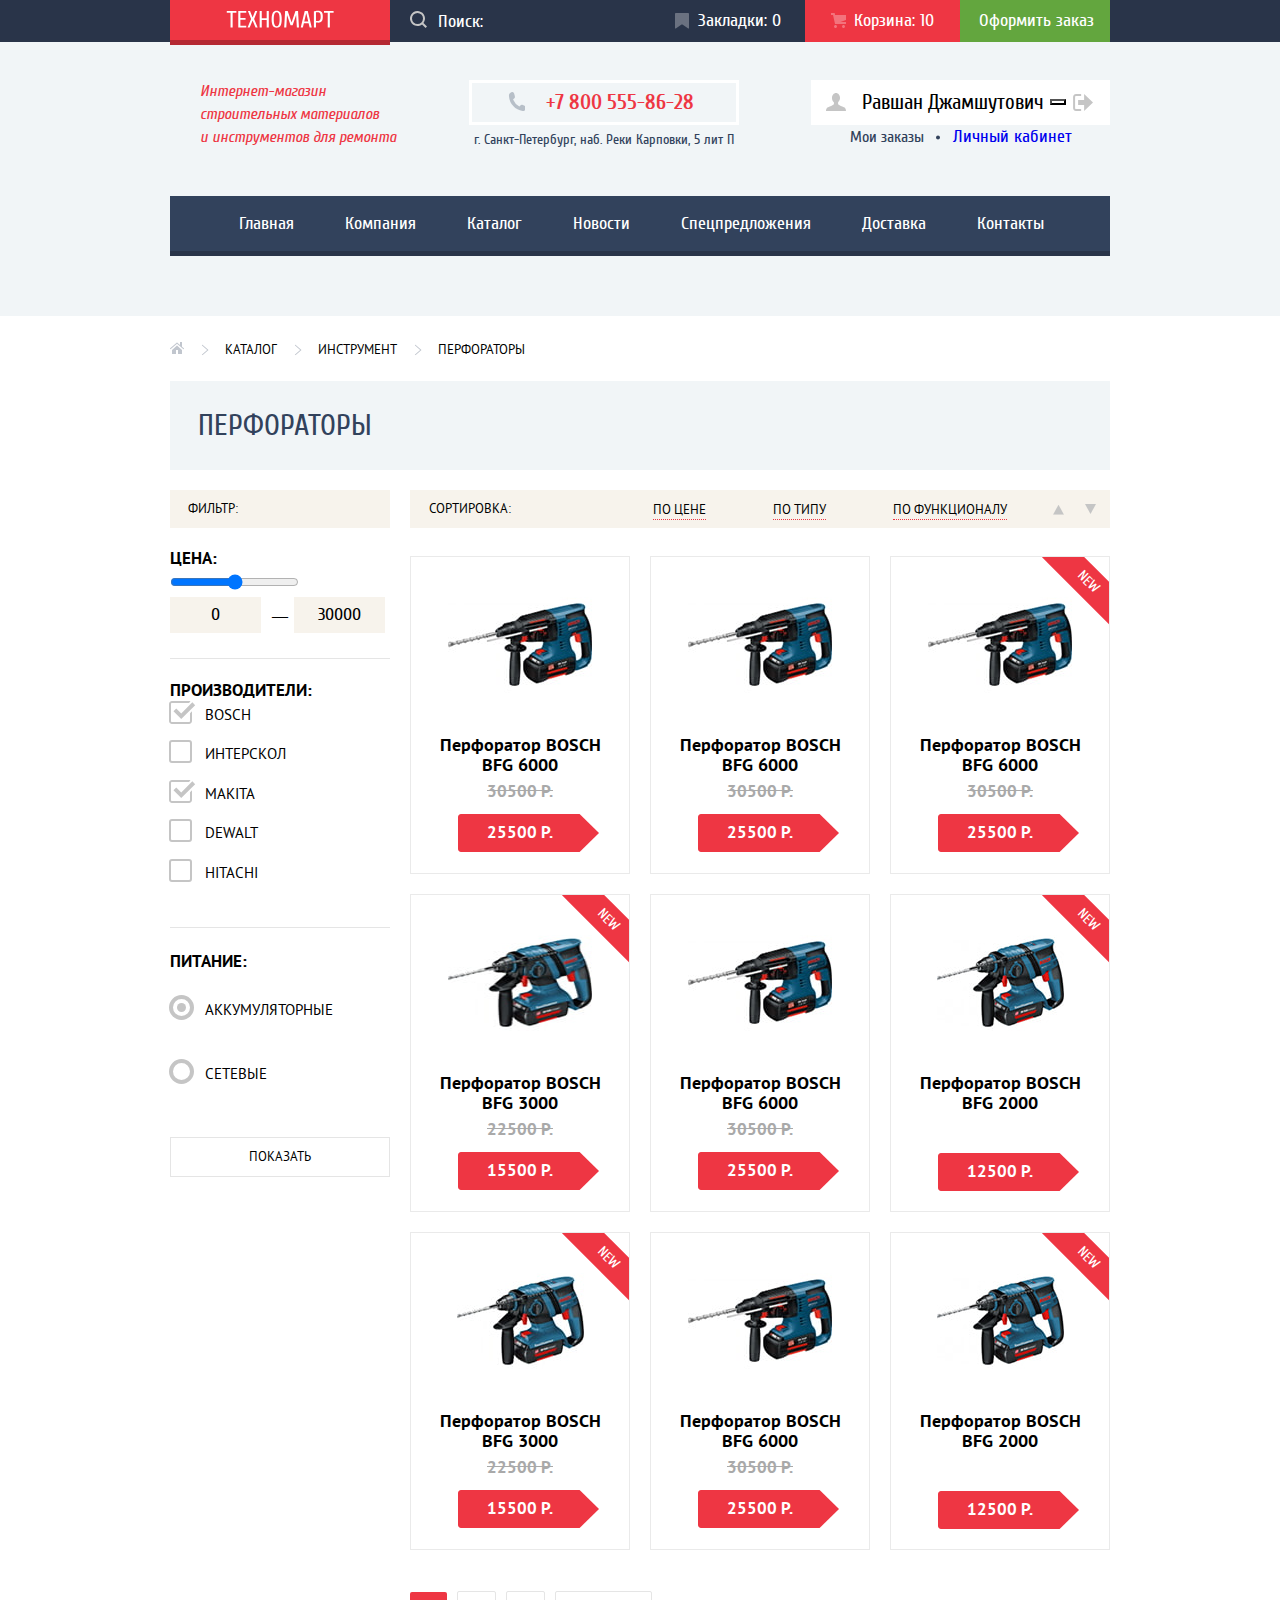
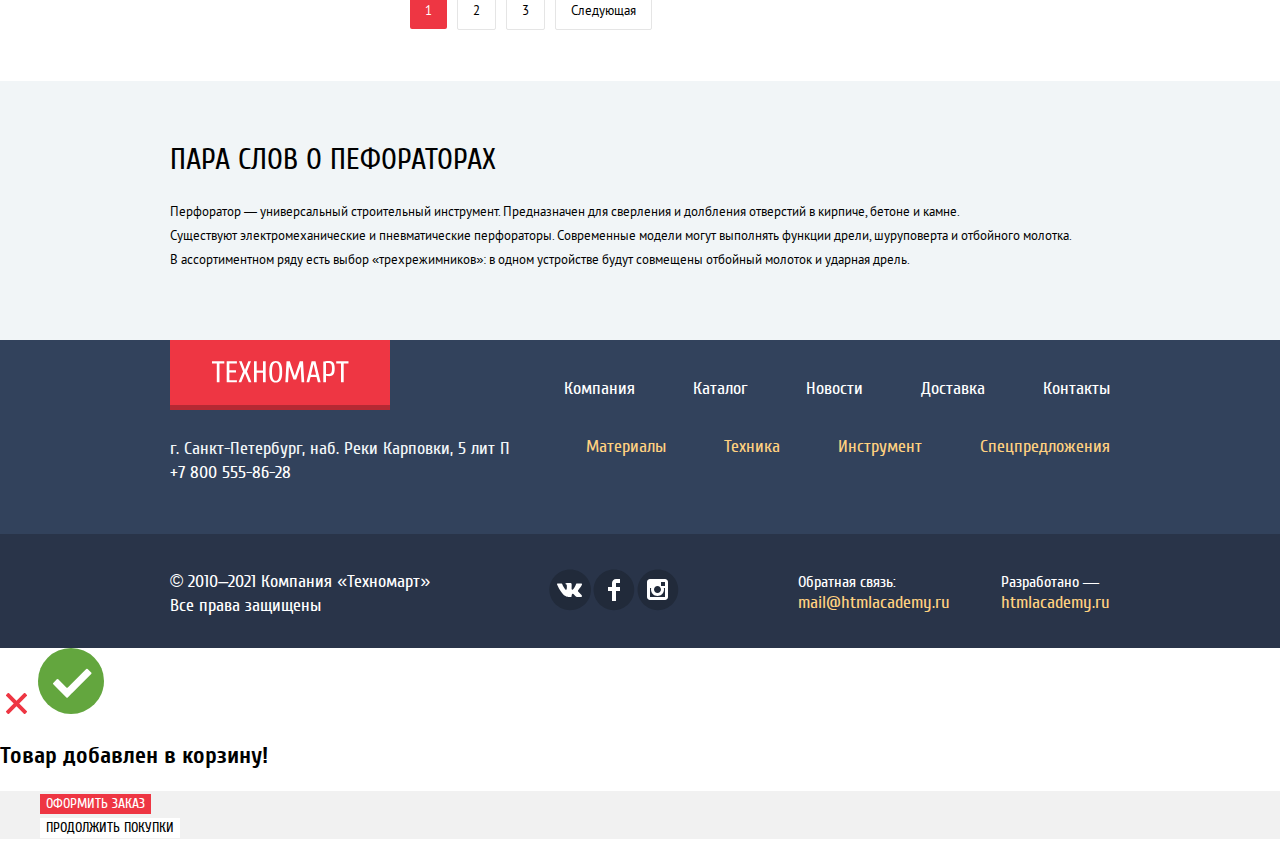
==== catalog.html @ 0d30df11 "Декоративные элементы index" ====
<!DOCTYPE html>
<html lang="ru">

<head>
  <meta charset="UTF-8">
  <meta http-equiv="X-UA-Compatible" content="IE=edge">
  <meta name="viewport" content="width=device-width, initial-scale=1.0">
  <link rel="stylesheet" href="css/style.css">
  <link rel="stylesheet" href="css/normalize.css">
  <link rel="icon" href="favicon.ico">
  <link rel="icon" href="favicon/icon.svg" type="image/svg+xml">
  <link rel="apple-touch-icon" href="favicon/180.png" type="image/svg+xml">
  <link rel="manifest" href="manifest.webmanifest">
  <title>Техномарт. Каталог</title>
</head>

<body class="page-body">
  <header class="page-header page-header-catalog">
    <div class="header-top-bar">
      <div class="header-top-wrapper container">
        <a href="index.html" class="logo">
          <svg xmlns="http://www.w3.org/2000/svg" width="108" height="18" viewBox="0 0 108 18" fill="none">
            <path fill-rule="evenodd" clip-rule="evenodd"
              d="M103.847 2.65852V17.4498H101.734V2.65852H97.9779V1.01504H107.604V2.65852H103.847ZM95.7123 11.3572C95.3444 11.819 94.8827 12.1477 94.3271 12.3433C93.7714 12.539 93.1101 12.6368 92.3431 12.6368C91.9831 12.6368 91.5762 12.6133 91.1223 12.5663C90.6684 12.5194 90.2927 12.4646 89.9953 12.402V17.4498H87.8823V1.24983C88.4771 1.07765 89.0758 0.956348 89.6784 0.885913C90.281 0.815478 90.9344 0.780261 91.6388 0.780261C92.5779 0.780261 93.3762 0.878087 94.0336 1.07374C94.691 1.26939 95.2231 1.59417 95.6301 2.04809C96.0371 2.502 96.3344 3.10461 96.5223 3.85591C96.7101 4.60722 96.804 5.53852 96.804 6.64983C96.804 7.79243 96.714 8.74722 96.534 9.51417C96.354 10.2811 96.0801 10.8955 95.7123 11.3572ZM94.5149 4.53678C94.3975 3.9733 94.2136 3.52722 93.9631 3.19852C93.7127 2.86983 93.3957 2.63896 93.0123 2.50591C92.6288 2.37287 92.171 2.30635 91.6388 2.30635H89.9953V10.9933H91.6388C92.171 10.9933 92.6288 10.9268 93.0123 10.7937C93.3957 10.6607 93.7127 10.4298 93.9631 10.1011C94.2136 9.77244 94.3975 9.32635 94.5149 8.76287C94.6323 8.19939 94.691 7.49504 94.691 6.64983C94.691 5.80461 94.6323 5.10026 94.5149 4.53678ZM82.5997 13.2237H77.904L76.8475 17.4498H74.7344L78.7257 1.01504H81.7779L85.7692 17.4498H83.6562L82.5997 13.2237ZM80.2988 3.36287H80.2049L78.2562 11.5803H82.2475L80.2988 3.36287ZM70.1562 5.24113H70.0388L66.6344 15.3368H64.5214L61.1171 5.24113H60.9997L60.2953 17.4498H58.1823L59.1214 1.01504H61.704L65.531 12.2846H65.6249L69.4518 1.01504H72.0344L72.9736 17.4498H70.8605L70.1562 5.24113ZM54.3788 15.9237C53.9405 16.5655 53.4123 17.0194 52.794 17.2855C52.1757 17.5516 51.4675 17.6846 50.6692 17.6846C49.871 17.6846 49.1627 17.5516 48.5444 17.2855C47.9262 17.0194 47.3979 16.5655 46.9597 15.9237C46.5214 15.282 46.1888 14.4172 45.9618 13.3294C45.7349 12.2416 45.6214 10.8759 45.6214 9.23244C45.6214 7.58896 45.7349 6.2233 45.9618 5.13548C46.1888 4.04765 46.5214 3.18287 46.9597 2.54113C47.3979 1.89939 47.9262 1.44548 48.5444 1.17939C49.1627 0.913305 49.871 0.780261 50.6692 0.780261C51.4675 0.780261 52.1757 0.913305 52.794 1.17939C53.4123 1.44548 53.9405 1.89939 54.3788 2.54113C54.8171 3.18287 55.1497 4.04765 55.3766 5.13548C55.6036 6.2233 55.7171 7.58896 55.7171 9.23244C55.7171 10.8759 55.6036 12.2416 55.3766 13.3294C55.1497 14.4172 54.8171 15.282 54.3788 15.9237ZM53.3575 5.75765C53.1931 4.84983 52.9779 4.12983 52.7118 3.59765C52.4457 3.06548 52.1327 2.69765 51.7727 2.49417C51.4127 2.2907 51.0449 2.18896 50.6692 2.18896C50.2936 2.18896 49.9257 2.2907 49.5657 2.49417C49.2057 2.69765 48.8927 3.06548 48.6266 3.59765C48.3605 4.12983 48.1453 4.84983 47.981 5.75765C47.8166 6.66548 47.7344 7.82374 47.7344 9.23244C47.7344 10.6411 47.8166 11.7994 47.981 12.7072C48.1453 13.615 48.3605 14.335 48.6266 14.8672C48.8927 15.3994 49.2057 15.7672 49.5657 15.9707C49.9257 16.1742 50.2936 16.2759 50.6692 16.2759C51.0449 16.2759 51.4127 16.1742 51.7727 15.9707C52.1327 15.7672 52.4457 15.3994 52.7118 14.8672C52.9779 14.335 53.1931 13.615 53.3575 12.7072C53.5218 11.7994 53.604 10.6411 53.604 9.23244C53.604 7.82374 53.5218 6.66548 53.3575 5.75765ZM40.691 9.93678H35.7605V17.4498H33.6475V1.01504H35.7605V8.2933H40.691V1.01504H42.804V17.4498H40.691V9.93678ZM29.5396 17.4498L26.6048 10.4063L23.67 17.4498H21.557L25.0787 8.99765L21.9091 1.01504H24.0222L26.6048 7.58896L29.1874 1.01504H31.3004L28.1309 8.99765L31.6526 17.4498H29.5396ZM12.283 1.01504H20.2657V2.65852H14.3961V8.05852H19.5613V9.702H14.3961V15.8063H20.2657V17.4498H12.283V1.01504ZM6.64827 17.4498H4.53522V2.65852H0.778702V1.01504H10.4048V2.65852H6.64827V17.4498Z"
              fill="white" />
          </svg>
        </a>
        <form class="search">
          <input type="search" id="search" placeholder="Поиск:" class="input-search">
          <svg width="17" height="17" xmlns="http://www.w3.org/2000/svg" class="icon-search">
            <path fill-rule="evenodd" clip-rule="evenodd"
              d="M13.46 12.04L17 15.6 15.59 17l-3.55-3.54a7.5 7.5 0 111.41-1.41zM7.5 2a5.5 5.5 0 10.01 11.01A5.5 5.5 0 007.5 2z" />
          </svg>
          <label for="search" class="visually-hidden">Форма поиска</label>
        </form>
        <ul class="nav-profile">
          <li class="nav-profile-item">
            <a href="#" class="bookmarks">
              Закладки: 0
            </a>
          </li>
          <li class="nav-profile-item">
            <a href="#" class="cart cart-catalog">
              Корзина: 10
            </a>
          </li>
          <li class="nav-profile-item">
            <a href="#" class="arrange">Оформить заказ</a>
          </li>
        </ul>
      </div>
    </div>
    <div class="container">
      <div class="header-bottom-catalog">
        <h1 class="desc">Интернет-магазин<br>строительных материалов<br>и инструментов для ремонта</h1>
        <div class="contacts-header">
          <div class="phone-header">
            <a href="tel:+78005558628" class="phone">
              +7 800 555-86-28
            </a>
          </div>
          <p class="address">г. Санкт-Петербург, наб. Реки Карповки, 5 лит П</p>
        </div>
        <div class="nav-profile-catalog">
          <div class="block-user">
            <button href="#" class="user-name">
              <svg width="20" height="18" xmlns="http://www.w3.org/2000/svg" class="icon-user">
                <path
                  d="M17.88 14.17c-2.14-.74-4.25-1.67-5.2-2.4-.66-.5-.78-1.61-.52-2.4a5.49 5.49 0 001.86-4.29C14.02 2.28 12.22 0 10 0 7.78 0 5.98 2.28 5.98 5.08c0 1.8.75 3.38 1.86 4.28.26.8.14 1.92-.51 2.42-.95.72-3.07 1.65-5.21 2.39C-.03 14.9 0 18 0 18h20s.02-3.1-2.12-3.83z" />
              </svg>
              Равшан Джамшутович
            </button>
            <button href="#" class="logout">
              <svg width="20" height="17" xmlns="http://www.w3.org/2000/svg" class="icon-logout">
                <path d="M20 8.5L11.12 0v6h-6v5h6v6L20 8.5z" />
                <path
                  d="M2.1 13.95V3.05c.02-.38.18-1.06 1.02-1.06h5.02V0H3.12C.94 0 .12 1.81.09 3.03v10.94C.1 15.2.94 17 3.12 17h5.02v-1.99H3.12c-.84 0-1-.68-1.01-1.06z" />
              </svg>
            </button>
          </div>
          <ul class="menu-profile">
            <li><a href="#" class="btn-profile">Мои заказы</a></li>
            <li><a href="#" class="btn-profile-current">Личный кабинет</a></li>
          </ul>
        </div>
      </div>
      <nav class="nav">
        <ul class="nav-list">
          <li><a href="index.html" class="nav-link">Главная</a></li>
          <li><a href="#" class="nav-link">Компания</a></li>
          <li><a class="nav-link">Каталог</a></li>
          <li><a class="nav-link" href="#">Новости</a></li>
          <li><a class="nav-link" href="#">Спецпредложения</a></li>
          <li><a class="nav-link" href="#">Доставка</a></li>
          <li><a class="nav-link" href="#">Контакты</a></li>
        </ul>
      </nav>
    </div>
  </header>
  <main>
    <section class="nav-catalog container">
      <h2 class="visually-hidden">Навигация по каталогу</h2>
      <ul class="breadcrumbs">
        <li>
          <a href="index.html">
            <svg width="14" height="12" fill="none" xmlns="http://www.w3.org/2000/svg">
              <path d="M2 8v4h4V8h2v4h4V8L7 3.52 2 8z" fill="#C1C6CE" />
              <path
                d="M13.83 6.37L12 4.75V0h-2v2.99L7.33.63 7.27.6a.47.47 0 00-.08-.05.55.55 0 00-.1-.02L7 .5l-.1.02a.46.46 0 00-.09.02L6.73.6l-.06.04-6.5 5.73a.5.5 0 00.66.75L7 1.67l6.17 5.44a.5.5 0 00.66-.75z"
                fill="#C1C6CE" />
            </svg>
          </a>
        </li>
        <li>
          <a href="#" class="breadcrumbs-link">Каталог</a>
        </li>
        <li><a href="#" class="breadcrumbs-link">Инструмент</a></li>
        <li class="breadcrumbs-current"><a class="breadcrumbs-link">Перфораторы</a></li>
      </ul>
      <div class="top-section-catalog">
        <h2 class="title">Перфораторы</h2>
      </div>
    </section>
    <div class="unification-catalog container">
      <section class="filter">
        <h2 class="filter-title">Фильтр:</h2>
        <form method="get" action="https://echo.htmlacademy.ru" class="filter-settings">
          <fieldset class="price-filter">
            <legend>Цена:</legend>
            <input type="range" min="0" max="30000" id="price" name="price" class="price-range">
            <label for="price" class="visually-hidden">Цена</label>
            <div class="filter-price">
              <input type="text" id="min-price" value="0" class="min-price">
              <label for="min-price"></label>
              <span class="dash">—</span>
              <input type="text" id="max-price" value="30000" class="max-price">
              <label for="max-price"></label>
            </div>
          </fieldset>
          <fieldset class="manufacturers-filter">
            <legend>Производители:</legend>
            <ul class="manufacturers-filter-list">
              <li class="filter-option filter-checkbox">
                <input type="checkbox" name="BOSCH" id="filter-bosch" class="visually-hidden filter-input-checkbox filter-input" checked>
                <label for="filter-bosch">BOSCH</label>
              </li>
              <li class="filter-option filter-checkbox">
                <input type="checkbox" name="interskol" id="filter-interskol" class="visually-hidden filter-input-checkbox filter-input">
                <label for="filter-interskol">Интерскол</label>
              </li>
              <li class="filter-option filter-checkbox">
                <input type="checkbox" name="makita" id="filter-makita" class="visually-hidden filter-input-checkbox filter-input" checked>
                <label for="filter-makita">Makita</label>
              </li>
              <li class="filter-option filter-checkbox">
                <input type="checkbox" name="dewalt" id="filter-dewalt" class="visually-hidden filter-input-checkbox filter-input">
                <label for="filter-dewalt">Dewalt</label>
              </li>
              <li class="filter-option filter-checkbox">
                <input type="checkbox" name="hittachi" id="filter-hittachi" class="visually-hidden filter-input-checkbox filter-input">
                <label for="filter-hittachi">Hitachi</label>
              </li>
            </ul>
          </fieldset>
          <fieldset class="charging-filter">
            <legend>Питание:</legend>
            <ul class="charging-filter-list">
              <li class="filter-option">
                <input type="radio" name="power-group" value="shaving" id="filter-battery" class="visually-hidden filter-input-radio" checked>
                <label for="filter-battery">Аккумуляторные</label>
              </li>
              <li class="filter-option">
                <input type="radio" name="power-group" value="hair-care" id="filter-network" class="visually-hidden filter-input-radio">
                <label for="filter-network">Сетевые</label>
              </li>
            </ul>
          </fieldset>
          <button type="submit" class="btn-show">Показать</button>
        </form>
      </section>
      <div>
        <section class="sorting">
          <h2>Сортировка:</h2>
          <div class="unification-sorting">
            <ul class="but-sort">
              <li class="by-price but-sort-active"><button type="button" class="but-sort-active">По цене</button></li>
              <li class="by-type"><button type="button">По типу</button></li>
              <li><button type="button">По функционалу</button></li>
            </ul>
            <ul class="but-up-down">
              <li>
                <button type="button" class="but-up">
                  <svg xmlns="http://www.w3.org/2000/svg" width="11" height="10" viewBox="0 0 11 10">
                    <path d="M5.5 10L0 0H11" />
                  </svg>
                </button>
              </li>
              <li>
                <button type="button" class="but-down">
                  <svg xmlns="http://www.w3.org/2000/svg" width="11" height="10" viewBox="0 0 11 10">
                    <path d="M5.5 10L0 0H11" />
                  </svg>
                </button>
              </li>
            </ul>
          </div>
        </section>
        <section>
          <h2 class="visually-hidden">Каталог</h2>
          <ul class="list-products-catalog">
            <li class="product">
              <ul class="buttons-catalog-item">
                <li>
                  <button type="button" class="button-buy">
                    Купить
                  </button>
                </li>
                <li><button type="button" class="button-bookmarks">В Закладки</button></li>
              </ul>
              <p class="product-image-wrapper">
                <img src="image/bfg6000.jpg" alt="Синий перфоратор Bosch BFG 6000 с коротким сверлом" width="144"
                  height="128">
              </p>
              <h3 class="name-product">Перфоратор BOSCH BFG 6000</h3>
              <span class="price">30500 Р.</span>
              <div class="disc-div">
                <p class="disc">25500 Р.</p>
                <svg width="141" height="38" viewBox="0 0 141 38" fill="none" xmlns="http://www.w3.org/2000/svg">
                  <path d="M121.632 0H3C1.35 0 0 1.35 0 3V35C0 36.65 1.35 38 3 38H121.632L141 19L121.632 0Z"
                    fill="#EE3643" />
                </svg>
              </div>
            </li>
            <li class="product">
              <ul class="buttons-catalog-item">
                <li>
                  <button type="button" class="button-buy">
                    Купить
                  </button>
                </li>
                <li><button type="button" class="button-bookmarks">В Закладки</button></li>
              </ul>
              <p class="product-image-wrapper">
                <img src="image/bfg6000.jpg" alt="Синий перфоратор Bosch BFG 6000 с коротким сверлом" width="144"
                  height="128">
              </p>
              <h3 class="name-product">Перфоратор BOSCH BFG 6000</h3>
              <span class="price">30500 Р.</span>
              <div class="disc-div">
                <p class="disc">25500 Р.</p>
                <svg width="141" height="38" viewBox="0 0 141 38" fill="none" xmlns="http://www.w3.org/2000/svg">
                  <path d="M121.632 0H3C1.35 0 0 1.35 0 3V35C0 36.65 1.35 38 3 38H121.632L141 19L121.632 0Z"
                    fill="#EE3643" />
                </svg>
              </div>
            </li>
            <li class="product">
              <ul class="buttons-catalog-item">
                <li>
                  <button type="button" class="button-buy">
                    Купить
                  </button>
                </li>
                <li><button type="button" class="button-bookmarks">В Закладки</button></li>
              </ul>
              <span class="new">NEW</span>
              <p class="product-image-wrapper">
                <img src="image/bfg6000.jpg" alt="Синий перфоратор Bosch BFG 6000 с коротким сверлом" width="144"
                  height="128">
              </p>
              <h3 class="name-product">Перфоратор BOSCH BFG 6000</h3>
              <span class="price">30500 Р.</span>
              <div class="disc-div">
                <p class="disc">25500 Р.</p>
                <svg width="141" height="38" viewBox="0 0 141 38" fill="none" xmlns="http://www.w3.org/2000/svg">
                  <path d="M121.632 0H3C1.35 0 0 1.35 0 3V35C0 36.65 1.35 38 3 38H121.632L141 19L121.632 0Z"
                    fill="#EE3643" />
                </svg>
              </div>
            </li>
            <li class="product">
              <span class="new">NEW</span>
              <ul class="buttons-catalog-item">
                <li>
                  <button type="button" class="button-buy">
                    Купить
                  </button>
                </li>
                <li><button type="button" class="button-bookmarks">В Закладки</button></li>
              </ul>
              <p class="product-image-wrapper">
                <img src="image/bfg3000.jpg" alt="Синий перфоратор Bosch BFG 3000 с коротким сверлом" width="144"
                  height="112">
              </p>
              <h3 class="name-product">Перфоратор BOSCH BFG 3000</h3>
              <span class="price">22500 Р.</span>
              <div class="disc-div">
                <p class="disc">15500 Р.</p>
                <svg width="141" height="38" viewBox="0 0 141 38" fill="none" xmlns="http://www.w3.org/2000/svg">
                  <path d="M121.632 0H3C1.35 0 0 1.35 0 3V35C0 36.65 1.35 38 3 38H121.632L141 19L121.632 0Z"
                    fill="#EE3643" />
                </svg>
              </div>
            </li>
            <li class="product">
              <ul class="buttons-catalog-item">
                <li>
                  <button type="button" class="button-buy">
                    Купить
                  </button>
                </li>
                <li><button type="button" class="button-bookmarks">В Закладки</button></li>
              </ul>
              <p class="product-image-wrapper">
                <img src="image/bfg6000.jpg" alt="Синий перфоратор Bosch BFG 6000 с коротким сверлом" width="144"
                  height="128">
              </p>
              <h3 class="name-product">Перфоратор BOSCH BFG 6000</h3>
              <span class="price">30500 Р.</span>
              <div class="disc-div">
                <p class="disc">25500 Р.</p>
                <svg width="141" height="38" viewBox="0 0 141 38" fill="none" xmlns="http://www.w3.org/2000/svg">
                  <path d="M121.632 0H3C1.35 0 0 1.35 0 3V35C0 36.65 1.35 38 3 38H121.632L141 19L121.632 0Z"
                    fill="#EE3643" />
                </svg>
              </div>
            </li>
            <li class="product">
              <span class="new">NEW</span>
              <ul class="buttons-catalog-item">
                <li>
                  <button type="button" class="button-buy">
                    Купить
                  </button>
                </li>
                <li><button type="button" class="button-bookmarks">В Закладки</button></li>
              </ul>
              <p class="product-image-wrapper">
                <img src="image/bfg2000.jpg" alt="Синий перфоратор Bosch BFG 3000 с коротким сверлом" width="127"
                  height="112">
              </p>
              <h3 class="name-product name-product-no-disc">Перфоратор BOSCH BFG 2000</h3>
              <div class="disc-div">
                <p class="disc">12500 Р.</p>
                <svg width="141" height="38" viewBox="0 0 141 38" fill="none" xmlns="http://www.w3.org/2000/svg">
                  <path d="M121.632 0H3C1.35 0 0 1.35 0 3V35C0 36.65 1.35 38 3 38H121.632L141 19L121.632 0Z"
                    fill="#EE3643" />
                </svg>
              </div>
            </li>
            <li class="product">
              <span class="new">NEW</span>
              <ul class="buttons-catalog-item">
                <li>
                  <button type="button" class="button-buy">
                    Купить
                  </button>
                </li>
                <li><button type="button" class="button-bookmarks">В Закладки</button></li>
              </ul>
              <p class="product-image-wrapper">
                <img src="image/bfg3000.jpg" alt="Синий перфоратор Bosch BFG 3000 с коротким сверлом" width="127"
                  height="112">
              </p>
              <h3 class="name-product">Перфоратор BOSCH BFG 3000</h3>
              <span class="price">22500 Р.</span>
              <div class="disc-div">
                <p class="disc">15500 Р.</p>
                <svg width="141" height="38" viewBox="0 0 141 38" fill="none" xmlns="http://www.w3.org/2000/svg">
                  <path d="M121.632 0H3C1.35 0 0 1.35 0 3V35C0 36.65 1.35 38 3 38H121.632L141 19L121.632 0Z"
                    fill="#EE3643" />
                </svg>
              </div>
            </li>
            <li class="product">
              <ul class="buttons-catalog-item">
                <li>
                  <button type="button" class="button-buy">

                    Купить
                  </button>
                </li>
                <li><button type="button" class="button-bookmarks">В Закладки</button></li>
              </ul>
              <p class="product-image-wrapper">
                <img src="image/bfg6000.jpg" alt="Синий перфоратор Bosch BFG 6000 с коротким сверлом" width="144"
                  height="128">
              </p>
              <h3 class="name-product">Перфоратор BOSCH BFG 6000</h3>
              <span class="price">30500 Р.</span>
              <div class="disc-div">
                <p class="disc">25500 Р.</p>
                <svg width="141" height="38" viewBox="0 0 141 38" fill="none" xmlns="http://www.w3.org/2000/svg">
                  <path d="M121.632 0H3C1.35 0 0 1.35 0 3V35C0 36.65 1.35 38 3 38H121.632L141 19L121.632 0Z"
                    fill="#EE3643" />
                </svg>
              </div>
            </li>
            <li class="product">
              <span class="new">NEW</span>
              <ul class="buttons-catalog-item">
                <li>
                  <button type="button" class="button-buy">

                    Купить
                  </button>
                </li>
                <li><button type="button" class="button-bookmarks">В Закладки</button></li>
              </ul>
              <p class="product-image-wrapper">
                <img src="image/bfg2000.jpg" alt="Синий перфоратор Bosch BFG 2000 с коротким сверлом" width="127"
                  height="112">
              </p>
              <h3 class="name-product name-product-no-disc">Перфоратор BOSCH BFG 2000</h3>
              <div class="disc-div">
                <p class="disc">12500 Р.</p>
                <svg width="141" height="38" viewBox="0 0 141 38" fill="none" xmlns="http://www.w3.org/2000/svg">
                  <path d="M121.632 0H3C1.35 0 0 1.35 0 3V35C0 36.65 1.35 38 3 38H121.632L141 19L121.632 0Z"
                    fill="#EE3643" />
                </svg>
              </div>
            </li>
          </ul>
          <ul class="page-nav">
            <li><a class="page-nav-link page-nav-active">1</a></li>
            <li><a class="page-nav-link" href="#">2</a></li>
            <li><a class="page-nav-link" href="#">3</a></li>
            <li><a class="page-nav-link" href="#">Следующая</a></li>
          </ul>
        </section>
      </div>
    </div>
    <section class="about-punchers">
      <div class="container">
        <h2 class="title-section-catalog">Пара слов о пефораторах</h2>
        <p class="promo-info">
          Перфоратор — универсальный строительный инструмент. Предназначен для
          сверления и долбления отверстий в кирпиче, бетоне и камне.
        </p>
        <p class="promo-info">Существуют электромеханические и пневматические перфораторы.
          Современные модели могут выполнять функции дрели, шуруповерта и
          отбойного молотка.
        </p>
        <p class="promo-info">В ассортиментном ряду есть выбор «трехрежимников»: в одном устройстве
          будут совмещены отбойный молоток и ударная дрель.
        </p>
      </div>
    </section>
    <footer class="page-footer">
      <div class="footer-top-bar">
        <section class="footer-top container">
          <h2 class="visually-hidden">Адрес и навигация</h2>
          <div class="footer-section-top">
            <a class="logo-footer">
              <svg xmlns="http://www.w3.org/2000/svg" width="138" height="23" viewBox="0 0 138 23" fill="none">
                <path fill-rule="evenodd" clip-rule="evenodd"
                  d="M132.694 3.39708V22.2971H129.994V3.39708H125.194V1.29708H137.494V3.39708H132.694ZM122.299 14.5121C121.829 15.1021 121.239 15.5221 120.529 15.7721C119.819 16.0221 118.974 16.1471 117.994 16.1471C117.534 16.1471 117.014 16.1171 116.434 16.0571C115.854 15.9971 115.374 15.9271 114.994 15.8471V22.2971H112.294V1.59707C113.054 1.37707 113.819 1.22207 114.589 1.13207C115.359 1.04207 116.194 0.99707 117.094 0.99707C118.294 0.99707 119.314 1.12207 120.154 1.37207C120.994 1.62207 121.674 2.03707 122.194 2.61707C122.714 3.19707 123.094 3.96707 123.334 4.92707C123.574 5.88707 123.694 7.07707 123.694 8.49707C123.694 9.95707 123.579 11.1771 123.349 12.1571C123.119 13.1371 122.769 13.9221 122.299 14.5121ZM120.769 5.79706C120.619 5.07706 120.384 4.50706 120.064 4.08706C119.744 3.66706 119.339 3.37206 118.849 3.20206C118.359 3.03206 117.774 2.94706 117.094 2.94706H114.994V14.0471H117.094C117.774 14.0471 118.359 13.9621 118.849 13.7921C119.339 13.6221 119.744 13.3271 120.064 12.9071C120.384 12.4871 120.619 11.9171 120.769 11.1971C120.919 10.4771 120.994 9.57706 120.994 8.49706C120.994 7.41706 120.919 6.51706 120.769 5.79706ZM105.544 16.8971H99.544L98.194 22.2971H95.494L100.594 1.29708H104.494L109.594 22.2971H106.894L105.544 16.8971ZM102.604 4.29706H102.484L99.994 14.7971H105.094L102.604 4.29706ZM89.644 6.69708H89.494L85.144 19.5971H82.444L78.094 6.69708H77.944L77.044 22.2971H74.344L75.544 1.29708H78.844L83.734 15.6971H83.854L88.744 1.29708H92.044L93.244 22.2971H90.544L89.644 6.69708ZM69.484 20.3471C68.924 21.1671 68.249 21.7471 67.459 22.0871C66.669 22.4271 65.764 22.5971 64.744 22.5971C63.724 22.5971 62.819 22.4271 62.029 22.0871C61.239 21.7471 60.564 21.1671 60.004 20.3471C59.444 19.5271 59.019 18.4221 58.729 17.0321C58.439 15.6421 58.294 13.8971 58.294 11.7971C58.294 9.69707 58.439 7.95207 58.729 6.56207C59.019 5.17207 59.444 4.06707 60.004 3.24707C60.564 2.42707 61.239 1.84707 62.029 1.50707C62.819 1.16707 63.724 0.99707 64.744 0.99707C65.764 0.99707 66.669 1.16707 67.459 1.50707C68.249 1.84707 68.924 2.42707 69.484 3.24707C70.044 4.06707 70.469 5.17207 70.759 6.56207C71.049 7.95207 71.194 9.69707 71.194 11.7971C71.194 13.8971 71.049 15.6421 70.759 17.0321C70.469 18.4221 70.044 19.5271 69.484 20.3471ZM68.179 7.35707C67.969 6.19707 67.694 5.27707 67.354 4.59707C67.014 3.91707 66.614 3.44707 66.154 3.18707C65.694 2.92707 65.224 2.79707 64.744 2.79707C64.264 2.79707 63.794 2.92707 63.334 3.18707C62.874 3.44707 62.474 3.91707 62.134 4.59707C61.794 5.27707 61.519 6.19707 61.309 7.35707C61.099 8.51707 60.994 9.99707 60.994 11.7971C60.994 13.5971 61.099 15.0771 61.309 16.2371C61.519 17.3971 61.794 18.3171 62.134 18.9971C62.474 19.6771 62.874 20.1471 63.334 20.4071C63.794 20.6671 64.264 20.7971 64.744 20.7971C65.224 20.7971 65.694 20.6671 66.154 20.4071C66.614 20.1471 67.014 19.6771 67.354 18.9971C67.694 18.3171 67.969 17.3971 68.179 16.2371C68.389 15.0771 68.494 13.5971 68.494 11.7971C68.494 9.99707 68.389 8.51707 68.179 7.35707ZM51.994 12.6971H45.694V22.2971H42.994V1.29708H45.694V10.5971H51.994V1.29708H54.694V22.2971H51.994V12.6971ZM37.745 22.2971L33.995 13.2971L30.245 22.2971H27.545L32.045 11.4971L27.995 1.29708H30.695L33.995 9.69708L37.295 1.29708H39.995L35.945 11.4971L40.445 22.2971H37.745ZM15.695 1.29708H25.895V3.39708H18.395V10.2971H24.995V12.3971H18.395V20.1971H25.895V22.2971H15.695V1.29708ZM8.495 22.2971H5.795V3.39708H0.994995V1.29708H13.295V3.39708H8.495V22.2971Z"
                  fill="white" />
              </svg>
            </a>
            <nav class="nav-footer">
              <ul class="nav-footer-list">
                <li><a href="index.html" class="nav-footer-link">Компания</a></li>
                <li><a class="nav-footer-link">Каталог</a></li>
                <li><a href="#" class="nav-footer-link">Новости</a></li>
                <li><a href="#" class="nav-footer-link">Доставка</a></li>
                <li><a href="#" class="nav-footer-link">Контакты</a></li>
              </ul>
            </nav>
          </div>
          <div class="footer-section-bottom">
            <div class="footer-address">
              <p>г. Санкт-Петербург, наб. Реки Карповки, 5 лит П</p>
              <a href="tel:+78005558628" class="phone-footer">+7 800 555-86-28</a>
            </div>
            <ul class="index-nav">
              <li><a href="#" class="index-nav-link">Материалы</a></li>
              <li><a href="#" class="index-nav-link">Техника</a></li>
              <li><a href="#" class="index-nav-link">Инструмент</a></li>
              <li><a href="#" class="index-nav-link">Спецпредложения</a></li>
            </ul>
          </div>
        </section>
      </div>
      <div class="footer-bottom-bar">
        <section class="footer-bottom container">
          <h2 class="visually-hidden">Контактная информация</h2>
          <div class="about-rights">
            <p>© 2010–2021 Компания «Техномарт»</p>
            <p>Все права защищены</p>
          </div>
          <ul class="footer-social">
            <li>
              <a href="#" class="btn-social">
                <svg width="44" height="44" viewBox="0 0 44 44" xmlns="http://www.w3.org/2000/svg">
                  <path fill-rule="evenodd" clip-rule="evenodd"
                    d="M22.1627 1.4839C33.6533 1.4839 42.9683 10.5873 42.9683 21.8169C42.9683 33.0461 33.6533 42.1494 22.1627 42.1494C10.6721 42.1494 1.35714 33.0461 1.35714 21.8169C1.35714 10.5873 10.6721 1.4839 22.1627 1.4839Z"
                    class="btn-social-circle" />
                  <path
                    d="M24.5403 25.7281C25.4609 25.4384 26.6395 27.6406 27.8943 28.4834C28.836 29.1219 29.5573 28.9841 29.5573 28.9841L32.9017 28.9372C32.9017 28.9372 34.6495 28.8322 33.8232 27.4803C33.7549 27.3678 33.3389 26.4781 31.334 24.6472C29.2376 22.7319 29.5217 23.0422 32.0456 19.7309C33.5835 17.7125 34.1988 16.4797 34.0062 15.9547C33.8213 15.4494 32.6918 15.5806 32.6918 15.5806L28.9237 15.6059C28.5568 15.6069 28.2458 15.7175 28.1042 16.0887C28.1013 16.0925 27.5062 17.6506 26.7127 18.9753C25.0362 21.7775 24.3669 21.9266 24.0896 21.7512C23.4531 21.3453 23.6139 20.1228 23.6139 19.2537C23.6139 16.5378 24.0299 15.4053 22.7992 15.1128C22.388 15.0153 22.0876 14.9516 21.0389 14.9422C19.6985 14.9225 18.5603 14.9422 17.9151 15.2506C17.4866 15.4597 17.1582 15.9181 17.3575 15.9444C17.6079 15.9772 18.1693 16.0944 18.4697 16.4937C18.8559 17.0112 18.8443 18.1709 18.8443 18.1709C18.8443 18.1709 19.0649 21.3687 18.3243 21.7653C17.8159 22.0372 17.1206 21.4822 15.6252 18.9378C14.8615 17.6366 14.2847 16.1984 14.2847 16.1984C14.2847 16.1984 14.173 15.9312 13.9708 15.785C13.73 15.6116 13.393 15.5562 13.393 15.5562L9.81656 15.5787C9.81656 15.5787 9.27923 15.5937 9.08182 15.8244C8.90656 16.0287 9.06738 16.4506 9.06738 16.4506C9.06738 16.4506 11.8686 22.9016 15.0406 26.1509C17.9488 29.1341 21.2537 28.9362 21.2537 28.9362H22.7511C22.7511 28.9362 23.2027 28.8856 23.4338 28.6437C23.6495 28.4187 23.6399 27.9959 23.6399 27.9959C23.6399 27.9959 23.61 26.0187 24.5403 25.7281Z"
                    fill="white" />
                </svg>
              </a>
            </li>
            <li>
              <a href="#" class="btn-social">
                <svg width="44" height="44" viewBox="0 0 44 44" fill="none" xmlns="http://www.w3.org/2000/svg">
                  <path fill-rule="evenodd" clip-rule="evenodd"
                    d="M21.8938 1.4839C33.1232 1.4839 42.2265 10.5873 42.2265 21.8169C42.2265 33.0461 33.1232 42.1494 21.8938 42.1494C10.6643 42.1494 1.56108 33.0461 1.56108 21.8169C1.56108 10.5873 10.6643 1.4839 21.8938 1.4839Z"
                    class="btn-social-circle" />
                  <path d="M28 15V11H24C21.7909 11 20 12.7909 20 15V19H16V23H20V33H24V23H28V19H24V15H28Z"
                    fill="white" />
                </svg>
              </a>
            </li>
            <li>
              <a href="#" class="btn-social">
                <svg width="44" height="44" viewBox="0 0 44 44" fill="none" xmlns="http://www.w3.org/2000/svg">
                  <path fill-rule="evenodd" clip-rule="evenodd"
                    d="M21.8938 1.4839C33.1233 1.4839 42.2265 10.5873 42.2265 21.8169C42.2265 33.0461 33.1233 42.1494 21.8938 42.1494C10.6643 42.1494 1.56112 33.0461 1.56112 21.8169C1.56112 10.5873 10.6643 1.4839 21.8938 1.4839Z"
                    class="btn-social-circle" />
                  <path fill-rule="evenodd" clip-rule="evenodd"
                    d="M14 11H29C30.65 11 32 12.35 32 14V29C32 30.65 30.65 32 29 32H14C12.35 32 11 30.65 11 29V14C11 12.35 12.35 11 14 11ZM25 21.5C25 19.57 23.43 18 21.5 18C19.57 18 18 19.57 18 21.5C18 23.43 19.57 25 21.5 25C23.43 25 25 23.43 25 21.5ZM14 29V20H15.181C15.0626 20.4913 15.0019 20.9947 15 21.5C15 25.0899 17.9101 28 21.5 28C25.0899 28 28 25.0899 28 21.5C27.9986 20.9946 27.9379 20.4912 27.819 20H29V29H14ZM25 18H29V14H25V18Z"
                    fill="white" />
                </svg>
              </a>
            </li>
          </ul>
          <ul class="contact-info">
            <li class="footer-mail">
              <p>Обратная связь:</p>
              <a href="mailto:mail@htmlacademy.ru">mail@htmlacademy.ru</a>
            </li>
            <li class="footer-copyright">
              <p>Разработано —</p>
              <a href="htmlacademy.ru">htmlacademy.ru</a>
            </li>
          </ul>
        </section>
      </div>
    </footer>
  </main>
  <section class="modal modal-cart">
    <button class="btn-close">
      <svg width="21" height="21" fill="none" xmlns="http://www.w3.org/2000/svg">
        <path
          d="M13.27 10.5l7.42-7.42a1 1 0 000-1.42L19.34.3a1 1 0 00-1.42 0L10.5 7.73 3.08.3a1 1 0 00-1.42 0L.3 1.66a1 1 0 000 1.42l7.43 7.42L.3 17.92a1 1 0 000 1.42l1.35 1.35a1 1 0 001.42 0l7.42-7.42 7.42 7.42a1 1 0 001.42 0l1.36-1.35a1 1 0 000-1.42l-7.43-7.42z"
          fill="#EE3643" />
      </svg>
    </button>
    <svg width="66" height="66" fill="none" xmlns="http://www.w3.org/2000/svg">
      <path d="M33 66a33 33 0 100-66 33 33 0 000 66z" fill="#63A63E" />
      <path
        d="M49.64 21.07a1 1 0 00-1.41 0L29.79 39.5a1 1 0 01-1.42 0l-8.14-8.14a1 1 0 00-1.41 0l-3.54 3.54a1 1 0 000 1.41l13.1 13.1a1 1 0 001.4 0l3.54-3.54 1.42-1.42 18.44-18.43a1 1 0 000-1.42l-3.54-3.53z"
        fill="#fff" />
    </svg>
    <h2 class="modal-cart-title">Товар добавлен в корзину!</h2>
    <ul class="modal-cart-list">
      <li><button type="button" class="button">Оформить заказ</button></li>
      <li><button type="button" class="continue-shop">Продолжить покупки</button></li>
    </ul>
  </section>
</body>

</html>
---- css/style.css ----
@font-face {
  font-family: "Cuprum";
  src: local("Cuprum Regular"), local("Cuprum-Regular"), url("../fonts/cuprum.woff") format("woff"), url("../fonts/cuprum.woff2") format("woff2");
  font-weight: normal;
  font-style: normal;
}

@font-face {
  font-family: "Cuprum";
  src: local("Cuprum Bold"), local("Cuprum-Bold"), url("../fonts/cuprumbold.woff") format("woff"), url("../fonts/cuprumbold.woff2") format("woff2");
  font-weight: bold;
  font-style: normal;
}

@font-face {
  font-family: "Cuprum";
  src: local("Cuprum Italic"), local("Cuprum-Italic"), url("../fonts/cuprumitalic.woff") format("woff"), url("../fonts/cuprumitalic.woff2") format("woff2");
  font-weight: normal;
  font-style: italic;
}

@font-face {
  font-family: "Cuprum";
  src: local("Cuprum Bold Italic"), local("Cuprum-BoldItalic"), url("../fonts/cuprumbolditalic.woff") format("woff"), url("../fonts/cuprumbolditalic.woff2") format("woff2");
  font-weight: bold;
  font-style: italic;
}

@font-face {
  font-family: "PTSans";
  src: local("PTSans Regular"), local("PTSans-Regular"), url("../fonts/ptsans.woff") format("woff"), url("../fonts/ptsans.woff2") format("woff2");
  font-weight: normal;
  font-style: normal;
}

@font-face {
  font-family: "PTSans";
  src: local("PTSans Bold"), local("PTSans-Bold"), url("../fonts/ptsansbold.woff") format("woff"), url("../fonts/ptsansbold.woff2") format("woff2");
  font-weight: bold;
  font-style: normal;
}

:root {
  --basic-red: #EE3643;
  --basic-green: #63a63e;
  --basic-icon: #c5c5c5;
  --basic-neutral: #e5e5e5;
  --basic-white: #ffffff;
  --basic-yellow: #ffbf47;
  --basic-blue: #3bbce3;
  --basic-pink: #dc91d8;
  --basic-light-green: #8ed78f;
  --basic-dark-blue: #32425c;
  --basic-background: #f1f5f7;
  --basic-black: #000;
  --basic-very-dark-blue: #293449;
  --basic-light-yellow: #f9f5f0;
  --basic-gray: #a9a9a9;
  --basic-yellow-footer: #ffd180;
  --basic-icon-blue: #3d546f;
  --basic-gray-light: #c5c5c5;
  --basic-gray-button: #f4f4f4;
  --basic-beige: #f7f3ec;

}



* {
  box-sizing: border-box;
}


body {
  min-width: 960px;
  margin: 0;
  padding: 0;
  font-family: "Cuprum", Arial, sans-serif;
  font-size: 18px;
  line-height: 24px;
  font-weight: 400;
  background-color: var(--basic-white);

  display: grid;
  min-height: 100%;
  grid-template-rows: min-content 1fr min-content;
  align-content: start;
}

.page {
  height: 100%;
}

.visually-hidden {
  position: absolute;
  width: 1px;
  height: 1px;
  margin: -1px;
  border: 0;
  padding: 0;
  white-space: nowrap;
  clip-path: inset(100%);
  clip: rect(0 0 0 0);
  overflow: hidden;
}

.page-header {
  background-color: var(--basic-background);
  margin-bottom: 59px;
  padding-bottom: 60px;
}

.header-top-bar {
  background-color: var(--basic-very-dark-blue);
}

.header-top-wrapper {
  display: flex;
  align-items: center;
  height: 42px;
  justify-content: space-between;
}

.header-bottom {
  display: flex;
  justify-content: space-between;
  align-items: flex-start;
  margin-top: 37.5px;
  margin-bottom: 44.5px;
  margin-left: 30px;
}

.header-bottom-catalog {
  display: flex;
  justify-content: space-between;
  align-items: flex-start;
  margin-top: 37.5px;
  margin-bottom: 44.5px;
  margin-left: 30px;
}

.logo {
  background: var(--basic-red);
  box-shadow: inset 0px -5px 0px rgba(0, 0, 0, 0.24);
  padding: 12px 56px;
  padding-bottom: 17px;
  display: flex;
}

.logo:active,
.logo-footer:active {
  background: #BA2732;
}

.search {
  border: 0px;
  height: 100%;
  display: flex;
  flex-direction: row-reverse;
  justify-content: flex-end;
  align-items: center;
  flex-grow: 1;
  position: relative;
}

.input-search {
  width: 100%;
  height: 100%;
  border: none;
  padding: 0;
  margin: 0;
  padding-left: 48px;
  background: var(--basic-very-dark-blue);
  outline: none;
}

.search:hover .icon-search {
  fill: var(--basic-white);
}



.input-search:focus+.icon-search {
  fill: var(--basic-red);
}

.input-search:focus {
  background: var(--basic-white);
}

.unification {
  display: grid;
  grid-template-columns: 460px 300px;
  gap: 180px;
}

.input-search::placeholder {
  color: var(--basic-white);
}

.icon-search {
  fill: var(--basic-icon);
  position: absolute;
  top: 11px;
  left: 20px;
}

.nav-profile {
  margin: 0;
  padding: 0;
  list-style-type: none;
  display: flex;
  height: 100%;
  align-items: center;
}

.nav-profile-item {
  height: 100%;
  display: flex;
  align-items: center;
}

.bookmarks {
  text-decoration: none;
  color: var(--basic-white);
  height: 100%;
  display: flex;
  align-items: center;
  position: relative;
  padding-left: 43px;
  padding-right: 24px;
}

.bookmarks::before {
  content: " ";
  position: absolute;
  width: 14px;
  height: 16px;
  background: url(../image/icon-bookmarks.svg) no-repeat;
  background-position: 0 0;
  top: 13px;
  left: 20px;
  opacity: 0.3;
}

.cart {
  text-decoration: none;
  color: var(--basic-white);
  display: flex;
  align-items: center;
  height: 100%;
  padding-left: 49px;
  padding-right: 26px;
  position: relative;
}

.cart::before {
  content: " ";
  position: absolute;
  width: 15px;
  height: 15px;
  background: url(../image/icon-cart.svg) no-repeat;
  background-position: 0 0;
  top: 13px;
  left: 26px;
  opacity: 0.3;
}


.icon-cart-catalog {
  fill: var(--basic-white);
  position: absolute;
  left: 26px;
  top: 13px;
}

.bookmarks:hover::before {
  opacity: 1;
}

.cart:hover::before {
  opacity: 1;
}

.bookmarks:active {
  background: #161D29;
  color: rgba(255, 255, 255, 0.5);
}

.cart:active {
  background: #161D29;
  color: rgba(255, 255, 255, 0.5);
}


.cart-catalog {
  background: var(--basic-red);
}

.arrange {
  background: var(--basic-green);
  text-decoration: none;
  color: var(--basic-white);
  padding-right: 16px;
  padding-left: 19px;
  display: flex;
  align-items: center;
  height: 100%;
}

.arrange:hover {
  background: #5FBB2D;
}

.arrange:active {
  color: rgba(255, 255, 255, 0.5);

}

.desc {
  font-style: italic;
  font-size: 16px;
  line-height: 23px;
  font-weight: normal;
  color: var(--basic-red);
  margin: 0;
  padding: 0;
  height: 71px;
}

.phone {
  color: var(--basic-red);
  text-decoration: none;
  font-family: Cuprum;
  font-weight: bold;
  font-size: 21px;
  line-height: 30px;
  display: flex;
  align-items: center;
  position: relative;
  flex-grow: 1;
  padding-left: 74px;
}

.phone::before {
  content: " ";
  background: url(../image/icon-phone.svg) no-repeat;
  background-position: 0 0;
  width: 17px;
  height: 19px;
  top: 5px;
  left: 36px;
  position: absolute;
}


.icon-phone {
  fill: var(--basic-icon);
  position: absolute;
  top: ;
  left: -35px;
}

.phone-header {
  width: 270px;
  height: 45px;
  border: 3px solid var(--basic-white);
  display: flex;
  justify-content: center;
  align-items: center;
}

.contacts-header {
  display: flex;
  flex-direction: column;
  align-items: center;
}

.address {
  font-size: 14px;
  color: var(--basic-dark-blue);
  margin: 0;
  padding: 0;
  margin-top: 3px;
}

.btn-user-list {
  display: flex;
  margin: 0;
  padding: 0;
  list-style-type: none;
}



.btn-user-link {
  display: block;
  color: var(--basic-black);
  background-color: var(--basic-white);
  text-decoration: none;
  padding: 12px 24px;
  font-family: Cuprum;
  font-style: normal;
  font-weight: normal;
  font-size: 21px;
  line-height: 21px;
}

.btn-user-link:hover {
  color: var(--basic-red);
}

.icon-enter {
  fill: #c5c5c5;
  position: absolute;
  top: 13px;
  left: 19px;
}

.btn-user-link:hover svg {
  fill: var(--basic-icon-blue);
}

.btn-user-link:active {
  color: var(--basic-icon);
}

.icon-login {
  fill: var(--basic-gray-light);
}

.btn-enter {
  margin-right: 10px;
  position: relative;
}

.btn-enter-link {
  padding: 12px 27px;
  padding-left: 45px;
}



.nav {
  background-color: var(--basic-dark-blue);
  color: var(--basic-white);
  box-shadow: inset 0px -5px 0px var(--basic-very-dark-blue);
}

.nav-list {
  display: flex;
  flex-wrap: wrap;
  padding: 0;
  margin: 0;
  justify-content: center;
  list-style-type: none;
  height: 100%;
}

.nav-link {
  display: block;
  color: var(--basic-white);
  text-decoration: none;
  height: 100%;
  padding: 16px 24px 20px 27px;
}

.nav-link-active {}

.nav-link:hover {
  background: var(--basic-very-dark-blue);
}

.nav-link:active {
  background: #1d2739;
  color: #fff;
  opacity: 50%;
}

.new {
  font-size: 14px;
  line-height: 18px;
  background-color: var(--basic-red);
  color: var(--basic-white);
  transform: rotate(45deg);
  text-transform: uppercase;
  width: 100px;
  height: 30px;
  display: flex;
  justify-content: center;
  align-items: center;
  position: absolute;
  right: -29px;
  top: 10px;
}

.container {
  width: 960px;
  margin: 0 auto;
  padding: 0 10px;
}

.menu {
  margin-bottom: 59px;
}

.menu-list {
  list-style-type: none;
  display: grid;
  grid-template-columns: 300px 300px 300px;
  grid-template-rows: 123px 123px 123px;
  gap: 20px;
  margin: 0;
  padding: 0;
}

.block-menu {
  position: relative;
  overflow: hidden;
  display: flex;
  flex-wrap: wrap;
  align-items: flex-start;
  flex-direction: column;
}

.materials {
  background-color: var(--basic-yellow);
  grid-column-start: 1;
  grid-column-end: 2;
  grid-row-start: 1;
  grid-row-end: 2;
}

.materials::after {
  content: " ";
  background: url(../image/materials.svg) no-repeat;
  background-position: 0 0;
  width: 44px;
  height: 65px;
  position: absolute;
  top: 31px;
  right: 43px;
}

.title-menu {
  font-weight: bold;
  font-size: 24px;
  line-height: 30px;
  color: var(--basic-white);
  margin: 0;
  padding: 0;
  margin-left: 23px;
  margin-top: 20px;
  margin-bottom: 14px;
}

.tools {
  background: var(--basic-blue);
  grid-column-start: 2;
  grid-column-end: 3;
  grid-row-start: 1;
  grid-row-end: 2;
}

.tools::after {
  content: " ";
  background: url(../image/tools.svg) no-repeat;
  background-position: 0 0;
  width: 75px;
  height: 61px;
  position: absolute;
  top: 34px;
  right: 31px;
}

.technic {
  background: var(--basic-pink);
  grid-column-start: 3;
  grid-column-end: 4;
  grid-row-start: 1;
  grid-row-end: 2;
}

.technic::after {
  content: " ";
  background: url(../image/technic.svg) no-repeat;
  background-position: 0 0;
  width: 78px;
  height: 62px;
  position: absolute;
  top: 31px;
  right: 31px;
}

.discounts {
  background: var(--basic-light-green);
  grid-column-start: 3;
  grid-column-end: 4;
  grid-row-start: 2;
  grid-row-end: 3;
}

.discounts::after {
  content: "";
  background: url(../image/discounts.svg) no-repeat;
  background-position: 0 0;
  width: 59px;
  height: 72px;
  position: absolute;
  top: 26px;
  right: 45px;
}

.delivery {
  background: var(--basic-yellow);
  grid-column-start: 3;
  grid-column-end: 4;
  grid-row-start: 3;
  grid-row-end: 4;
}

.delivery::after {
  content: " ";
  background: url(../image/delivery.svg) no-repeat;
  background-position: 0 0;
  width: 78px;
  height: 63px;
  position: absolute;
  top: 32px;
  right: 31px;
}

.slider {
  grid-column-start: 1;
  grid-column-end: 3;
  grid-row-start: 2;
  grid-row-end: 4;
  position: relative;
}

.btn-menu {
  background: rgba(255, 255, 255, 0.3);
  text-transform: uppercase;
  font-size: 14px;
  line-height: 18px;
  text-decoration: none;
  color: var(--basic-white);
  margin-left: 23px;
}

.materials>.btn-menu {
  padding: 10px 24px;
}

.tools>.btn-menu {
  padding: 10px 26px;
}

.technic>.btn-menu {
  padding: 10px 30px;
}

.discounts>.btn-menu {
  padding: 10px 23px;
}

.delivery>.btn-menu {
  padding: 10px 36px;
}

.btn-menu:hover {
  background: rgba(196, 196, 196, 0.3);
}

.btn-menu:active {
  background: rgba(169, 169, 169, 0.3);
}

.icon-menu {
  fill: var(--basic-white);
  position: relative;
  top: 30px;
  right: -84px;
}

.slide {
  height: 100%;
}

.slide-perforator {
  background: url(../image/slider-perforator.jpg) no-repeat center;
}

.btn-slider-left,
.btn-slider-right {
  border: none;
  background: none;
}

.pages-slider {
  list-style-type: none;
  height: 100%;
  margin: 0;
  padding: 0;
}

.slide {
  padding-top: 23px;
  padding-left: 24px;
}

.slider-title {
  text-transform: uppercase;
  color: var(--basic-white);
  margin: 0;
  padding: 0;
  margin-bottom: 5px;
  font-size: 36px;
  line-height: 36px;
}

.slider-desc {
  color: var(--basic-white);
  margin: 0;
  padding: 0;
  font-size: 18px;
  line-height: 24px;
  margin-bottom: 113px;
}

.pop-products {
  margin-bottom: 70px;
}

.button {
  outline: none;
  background: var(--basic-red);
  font-size: 14px;
  line-height: 18px;
  border: 0px;
  color: var(--basic-white);
  text-transform: uppercase;
  text-decoration: none;
}

.button-slider {
  padding: 10px 46px;
}

.button:hover {
  background: #ca2c37;
}

.button:active {
  background: #ba2732;
}

.top-section-button {
  text-decoration: none;
  margin-right: 14px;
  padding: 10px 24px;
}

.top-section-button-manufacturer {
  padding: 10px 38px;
}

.block-services {
  flex-grow: 1;
  list-style-type: none;
  margin: 0;
  padding: 0;
}

.block-service {
  flex-grow: 1;
}

.block-service-button {
  padding: 10px 42px;
  border-radius: 3px;
}

.more-detailed-button {
  padding: 10px 40px;
}

.contacts-button {
  padding: 10px 61px;
}

.list-products {
  list-style-type: none;
  padding: 0;
  margin: 0;
  display: grid;
  grid-template-columns: 220px 220px 220px 220px;
  grid-template-rows: 318px;
  gap: 20px;
}

.list-products-catalog {
  list-style-type: none;
  margin: 0;
  padding: 0;
  display: grid;
  grid-template-columns: 220px 220px 220px;
  grid-template-rows: 318px 318px 318px;
  gap: 20px;
}


.top-section {
  background: var(--basic-light-yellow);
  text-transform: uppercase;
  margin-bottom: 20px;
  display: flex;
  justify-content: space-between;
  align-items: center;
  height: 89px;


}

.title {
  font-family: Cuprum;
  font-style: normal;
  font-weight: normal;
  font-size: 30px;
  line-height: 30px;
  color: var(--basic-dark-blue);
  margin: 0;
  margin-left: 28px;

}

.service-title {
  font-weight: normal;
  font-size: 30px;
  line-height: 30px;
  color: var(--basic-dark-blue);
  text-transform: uppercase;
  margin: 0;
  padding: 0;
  margin-bottom: 30px;
}

.product {
  border: 1px solid #EAEAEA;
  display: flex;
  flex-direction: column;
  align-items: center;
  text-align: center;
  position: relative;
  overflow: hidden;
}

.product:hover .buttons-catalog-item {
  display: block;
}

.product:hover .product-image-wrapper {
  display: none;
}

.product:hover {
  box-shadow: 0px 4px 20px rgba(0, 0, 0, 0.15);
}

.product-image-wrapper {
  width: 184px;
  height: 164px;
  display: flex;
  justify-content: center;
  align-items: center;
  margin: 0;
  padding: 0;
  margin-top: 6px;
  margin-bottom: 8px;
}



.name-product {
  font-family: PTSans, Arial, sans-serif;
  font-weight: bold;
  font-size: 18px;
  line-height: 20px;
  color: var(--basic-black);
  width: 190px;
  margin: 0;
  padding: 0;
  margin-bottom: 7px;
}

.name-product-no-disc {
  margin-bottom: 49px;
}

.catalog-item-image {}

.price {
  font-family: PTSans, Arial, sans-serif;
  font-weight: bold;
  font-size: 17px;
  line-height: 18px;
  text-decoration: line-through;
  color: var(--basic-gray);
  margin-bottom: 23px;
}

.disc-div {
  position: relative;
  z-index: 0;
}

.disc-div svg {
  z-index: -1;
  position: absolute;
  right: -46px;
  top: -9px;
}

.disc {
  font-family: PTSans, Arial, sans-serif;
  font-weight: bold;
  font-size: 17px;
  line-height: 18px;
  color: var(--basic-white);
  margin: 0;
  padding: 0;
}



.buttons-catalog-item {
  display: none;
  list-style-type: none;
  margin: 0;
  padding: 0;
  margin-top: 38px;
  margin-bottom: 54px;
}

.button-buy {
  margin: 0;
  padding: 0;
  border: 0px;
  background: var(--basic-green);
  outline: none;
  box-shadow: inset 0px -3px 0px #367315;
  border-radius: 2px;
  color: var(--basic-white);
  text-transform: uppercase;
  font-size: 14px;
  line-height: 18px;
  padding: 10px 40px 10px 53px;
  margin-bottom: 10px;
  position: relative;
}

.button-buy::before {
  content: " ";
  background: url(../image/icon-cart.svg) no-repeat;
  background-position: 0 0;
  width: 15px;
  height: 15px;
  position: absolute;
  top: 10px;
  left: 30px;
  opacity: 0.3;
}

.button-buy:hover {
  background: #5fbb2d;
}

.button-buy:active {
  background: #518534;
}

.button-bookmarks {
  margin: 0;
  padding: 0;
  border: 3px solid var(--basic-green);
  border-radius: 2px;
  font-family: Cuprum;
  font-style: normal;
  font-weight: normal;
  font-size: 14px;
  line-height: 18px;
  text-transform: uppercase;
  color: var(--basic-dark-blue);
  background: none;
  padding: 8px 31px 6px 30px;
}

.button-bookmarks:hover {
  border: 3px solid var(--basic-dark-blue);
}

.button-bookmarks:active {
  border: 3px solid var(--basic-dark-blue);
  opacity: 0.5;
}

.pop-manufacturer {
  margin-bottom: 70px;
}



.manufacturer-list {
  list-style-type: none;
  display: grid;
  grid-template-columns: 220px 220px 220px 220px;
  grid-template-rows: 145px 145px;
  gap: 20px;
  margin: 0;
  padding: 0;
}

.manufacturer {
  border: 1px solid #EAEAEA;
  display: flex;
  justify-content: center;
  align-items: center;

}

.manufacturer:hover {
  box-shadow: 0px 4px 20px rgba(0, 0, 0, 0.15);
}

.manufacturer:active {
  opacity: 0.5;
  box-shadow: 0px 4px 20px rgba(0, 0, 0, 0.15);
}

.service {
  background: var(--basic-background);
  padding-bottom: 99px;
  padding-top: 64px;
}

.unification-service {
  display: flex;
  margin-top: 70px;
}

.title-section {
  font-family: Cuprum;
  font-weight: normal;
  font-size: 30px;
  line-height: 30px;
  text-transform: uppercase;
  color: var(--basic-black);
  margin: 0;
  padding: 0;
  margin-bottom: 24px;
}

.title-section-catalog {
  font-family: Cuprum;
  font-style: normal;
  font-weight: normal;
  font-size: 30px;
  line-height: 30px;
  text-transform: uppercase;
  color: var(--basic-black);
  margin: 0;
  padding: 0;
  padding-top: 64px;
  margin-bottom: 25px;
}

.service-desc {
  font-family: PTSans, Arial, sans-serif;
  font-size: 13px;
  line-height: 24px;
  color: var(--basic-black);
  margin: 0;
  padding: 0;
}

.button-service button {
  width: 240px;
  height: 61px;
  background: #32425C;
  color: var(--basic-white);
  border: 0px;
  font-family: Cuprum;
  font-style: normal;
  font-weight: bold;
  font-size: 21px;
  line-height: 30px;
  padding: 0;
  margin: 0;
  box-shadow: inset 0px 1px 0px #405069;
  box-shadow: inset 0px -1px 0px #293449;

}

.button-service button:focus {
  background: var(--basic-white);
  box-shadow: 0px 1px 0px var(--basic-white);
  font-weight: bold;
  font-size: 21px;
  line-height: 30px;
  color: var(--basic-dark-blue)
}

.buttons-services {
  list-style-type: none;
  margin: 0;
  padding: 0;
  margin-right: 80px;
  position: relative;
}

.buttons-services::after {
  content: " ";
  background: url(../image/shadow.png) no-repeat;
  background-position: 0 0;
  width: 10px;
  height: 279px;
  position: absolute;
  top: -47px;
  right: 0;
}

.button-service button:hover {
  background: #293449;
}

.button-service-active button {
  background: var(--basic-white);
  color: var(--basic-dark-blue);
}

.block-service-delivery {
  position: relative;
}

.block-service-delivery::after {
  content: " ";
  background: url(../image/btn-delivery.png) no-repeat;
  width: 468px;
  height: 261px;
  position: absolute;
  top: 21px;
  right: 0;
}

.block-service-gurantee {
  background: url(../image/btn-gurantee.png) no-repeat;
  background-position: 0 0;
}

.block-service-credit {
  background: url(../image/btn-credit.png) no-repeat;
  background-position: 0 0;

}

.services-desc {
  width: 283px;
}

.promo-info {
  font-family: PTSans, Arial, sans-serif;
  font-size: 13px;
  line-height: 24px;
  color: var(--basic-black);
  margin: 0;
}

.promo-info-1 {
  margin-bottom: 26px;
}

.transport-companies {
  font-family: Cuprum;
  font-style: normal;
  font-weight: normal;
  font-size: 18px;
  line-height: 24px;
  color: var(--basic-black);
  padding: 0;
  margin: 0;
  margin-bottom: 20px;
  list-style-type: none;
  padding-left: 0;
  margin-left: 37px;

}

.transport-companies li {
  position: relative;
}

.transport-companies li::before {
  position: absolute;
  margin-right: 12px;
  /* margin-bottom: 10px; */
  content: ' ';
  width: 25px;
  height: 2px;
  background: var(--basic-red);
  top: 10px;
  left: -35px;
}

.map {
  margin-bottom: 25px;
}

.section-contacts {
  margin-top: 70px;
}

.section-delivery {
  margin-top: 70px;
}

.office-map {
  font-family: PTSans, Arial, sans-serif;
  font-size: 13px;
  line-height: 24px;
  color: var(--basic-black);
}

.footer-top {
  padding-bottom: 54px;
}

.footer-top-bar {
  background: var(--basic-dark-blue);
}

.logo-footer {
  background: var(--basic-red);
  box-shadow: inset 0px -5px 0px rgba(0, 0, 0, 0.24);
  display: flex;
  padding: 20px 41px;
  padding-bottom: 25px;
}

.footer-section-top {
  display: flex;
  justify-content: space-between;
  height: 70px;
}

.footer-section-bottom {
  display: flex;
  justify-content: space-between;
  height: 70px;

}


.footer-address {
  color: #f3f7f9;
  font-family: Cuprum;
  font-style: normal;
  font-weight: normal;
  font-size: 18px;
  line-height: 24px;
  padding-top: 27px;
}

.footer-address p {
  margin: 0;
  padding: 0;
}

.phone-footer {
  text-decoration: none;
  color: var(--basic-white);
}

.nav-footer-link {
  text-decoration: none;
  color: var(--basic-white);
}

.nav-footer {
  margin-top: 37px;
  width: 546px;
  height: 24px;
}



.nav-footer-list {
  list-style-type: none;
  display: flex;
  justify-content: space-between;
  margin: 0;
  padding: 0;
}

.nav-footer-link:hover {
  text-decoration: underline;
}

.nav-footer-link:active {
  text-decoration: underline;
  opacity: 0.5;
}

.index-nav {
  list-style-type: none;
  display: flex;
  justify-content: space-between;
  margin: 0;
  padding: 0;
  width: 524px;
  height: 24px;
  margin-top: 25px;
}

.index-nav-link {
  text-decoration: none;
  color: var(--basic-yellow-footer);
}

.index-nav-link:hover {
  text-decoration: underline;
}

.index-nav-link:active {
  opacity: 0.5;
}

.footer-bottom {
  display: flex;
  justify-content: space-between;
  align-items: center;
  padding-top: 34px;
  padding-bottom: 29px;
}

.footer-bottom-bar {
  background: var(--basic-very-dark-blue);
}

.about-rights {
  color: var(--basic-white);
}

.about-rights p {
  margin: 0;
  padding: 0;
}

.footer-social {
  list-style-type: none;
  display: flex;
  padding: 0;
  margin: 0;
}

.footer-social a {
  margin: 0;
  padding: 0;
}


.contact-info {
  list-style-type: none;
  display: flex;
  margin: 0;
  padding: 0;
  justify-content: space-between;
}

.contact-info li:first-child {
  margin-right: 51px;
}

.contact-info p {
  font-family: Cuprum;
  font-style: normal;
  font-weight: normal;
  font-size: 16px;
  line-height: 18px;
  color: var(--basic-white);
  margin: 0;
  padding: 0;
}

.contact-info a {
  color: var(--basic-yellow-footer);
  text-decoration: none;
}

.contact-info a:hover {
  text-decoration: underline;
}

.contact-info a:active {
  text-decoration: none;
  color: var(--basic-red);
}

.footer-copyright {}

.btn-close {
  outline: none;
  border: 0;
  background: transparent;
}

.modal-feedback input {
  font-family: PTSans, Arial, sans-serif;
  font-style: normal;
  font-weight: normal;
  font-size: 13px;
  line-height: 24px;
  border: 2px solid var(--basic-gray-light);
  box-sizing: border-box;
  border-radius: 2px;
  background: var(--basic-white);
}

.form-modal {
  width: 620px;
  display: flex;
  flex-wrap: wrap;

}

.submit {
  font-family: Cuprum;
  font-style: normal;
  font-weight: normal;
  font-size: 14px;
  line-height: 18px;
  background: var(--basic-red);
  border: 0px;
  outline: none;
  color: var(--basic-white);
  width: 460px;
  height: 38px;
}

.modal-button {
  display: flex;
  justify-content: center;
  align-items: center;
  width: 620px;
  height: 112px;
  background: var(--basic-gray-button);
}

input[id='name'] {
  width: 220px;
  height: 38px;
}

input[id='email'] {
  width: 220px;
  height: 38px;
}

input[id="letter"] {
  width: 460px;
  height: 114px;
}

.block-user {
  background: var(--basic-white);
  width: 299px;
  height: 45px;
  display: flex;
  align-items: center;
  justify-content: center;
  position: relative;
}

.nav-profile-catalog {
  display: flex;
  flex-direction: column;
}

.nav-profile-catalog a {
  text-decoration: none;
}

.user-name:hover svg {
  fill: var(--basic-icon-blue);
}

.logout {
  background: none;
}

.logout:hover svg {
  fill: var(--basic-icon-blue);
}

.user-name:active {
  color: var(--basic-gray-light);
}

.icon-user {
  fill: var(--basic-icon);
  position: absolute;
  top: 13px;
  left: 15px;
}

.icon-logout {
  fill: var(--basic-icon);
  position: absolute;
  top: 14px;
  right: 17px;
}

.user-name {
  color: var(--basic-black);
  font-size: 21px;
  line-height: 21px;
  border: none;
  outline: none;
  background: none;
}

.menu-profile {
  list-style-type: none;
  display: flex;
  justify-content: center;
  margin: 0;
  padding: 0;
}

.btn-profile {
  color: var(--basic-dark-blue);
  font-size: 16px;
  line-height: 18px;
  margin-right: 29px;
  position: relative;
}

.btn-profile::after {
  content: " ";
  background: url(../image/circle.svg) no-repeat;
  background-position: 0 0;
  width: 6px;
  height: 7px;
  position: absolute;
  top: 7px;
  right: -18px;
}

.btn-profile-current {
  margin-right: 0;
}

.btn-profile-current::after {
  display: none;
}

.btn-profile:hover {
  color: var(--basic-red);
}

.btn-profile:active {
  color: var(--basic-gray-light);
}

.breadcrumbs {
  list-style-type: none;
  margin: 0;
  padding: 0;
  display: flex;
  margin-bottom: 20px;
}

.breadcrumbs li {
  position: relative;
  margin-right: 41px;
}

.breadcrumbs li::after {
  content: " ";
  width: 8px;
  height: 12px;
  background: url(../image/arrow.svg) no-repeat;
  position: absolute;
  top: 7px;
  right: -25px;
}

.breadcrumbs-current::after {
  display: none;
}

.breadcrumbs-link {
  font-family: PTSans, Arial, sans-serif;
  font-style: normal;
  font-weight: normal;
  font-size: 13px;
  line-height: 18px;
  color: var(--basic-black);
  text-decoration: none;
  text-transform: uppercase;
}

.page-nav {
  list-style-type: none;
  margin: 0;
  padding: 0;
  display: flex;
  margin-top: 48px;
  margin-bottom: 59px;
}

.page-main {
  margin-bottom: 70px;
}

.page-nav-link {
  background: var(--basic-white);
  border: 1px solid var(--basic-neutral);
  box-sizing: border-box;
  border-radius: 2px;
  font-family: PTSans, Arial, sans-serif;
  font-style: normal;
  font-weight: normal;
  font-size: 13px;
  line-height: 18px;
  color: var(--basic-black);
  text-decoration: none;
  padding: 10px 15px;

}

.page-nav-active {
  background: var(--basic-red);
  color: var(--basic-white);
  border: none;
}

.page-nav li {
  margin-right: 10px;
}

.page-nav li:last-child {
  margin-right: 0;
}

.page-nav-link:hover {
  border: 1px solid var(--basic-icon);
}

.page-nav-link:active {
  border: 1px solid var(--basic-red);
}


.about-punchers {
  background: var(--basic-background);
  padding-bottom: 68px;
}

.btn-show {
  background: var(--basic-white);
  border: 1px solid var(--basic-neutral);
  box-sizing: border-box;
  font-family: PTSans, Arial, sans-serif;
  font-style: normal;
  font-weight: normal;
  font-size: 13px;
  line-height: 18px;
  text-transform: uppercase;
  width: 100%;
  padding: 10px 0;
}

.modal-cart-title {
  font-weight: bold;
  font-size: 24px;
  line-height: 30px;
}

.modal-cart-list {
  list-style-type: none;
  background: #f1f1f1;
}

.continue-shop {
  border: 0;
  background: var(--basic-white);
  font-size: 14px;
  line-height: 18px;
  color: var(--basic-black);
  text-transform: uppercase;
}

.manufacturers-catalog {
  font-family: PTSans, Arial, sans-serif;
  font-style: normal;
  font-weight: normal;
  font-size: 15px;
  line-height: 19px;
  text-transform: uppercase;
  color: var(--basic-black);
}

.sorting {
  display: flex;
  background: var(--basic-beige);
  justify-content: space-between;
  align-items: center;
  padding: 10px 19px;
  padding-right: 14px;
  margin-bottom: 28px;
  height: 38px;
}

.sorting h2 {
  font-family: PTSans, Arial, sans-serif;
  font-style: normal;
  font-weight: normal;
  font-size: 13px;
  line-height: 18px;
  text-transform: uppercase;
  margin: 0;
  padding: 0;
}

.but-up-down {
  list-style-type: none;
  margin: 0;
  padding: 0;
  display: flex;
  width: 43px;
  justify-content: space-between;
}

.unification-sorting {
  display: flex;
  align-items: center;
}

.but-up-down button {
  border: 0px;
  background: none;
  fill: var(--basic-icon);
  padding: 0;
  margin: 0;
}

.but-up-down button:hover {
  fill: var(--basic-black);
}

.but-up-down button:focus {
  fill: var(--basic-red);
}

.but-sort {
  list-style-type: none;
  margin: 0;
  padding: 0;
  display: flex;
  width: 354px;
  justify-content: space-between;
  margin-right: 46px;
}

.but-sort button {
  font-family: PTSans, Arial, sans-serif;
  font-style: normal;
  font-weight: normal;
  font-size: 13px;
  line-height: 18px;
  text-transform: uppercase;
  margin: 0;
  padding: 0;
  box-sizing: border-box;
}

.but-sort button {
  border: 0px;
  border-bottom: 1px dotted var(--basic-red);
  background: none;

}


.but-sort button:hover {
  color: var(--basic-black);
  border-bottom: 1px solid var(--basic-red);
}

.but-sort button:focus {
  border: 0px;
  color: var(--basic-red);
}

.but-up {
  transform: rotate(-180deg);
}

.btn-social-circle {
  fill: #212A3A;
}

.btn-social:hover .btn-social-circle {
  fill: var(--basic-red);
}

.top-section-catalog {
  background: var(--basic-background);
  text-transform: uppercase;
  margin-bottom: 20px;
  display: flex;

  align-items: center;
  height: 89px;
}

.unification-catalog {
  display: grid;
  grid-template-columns: 220px 700px;
  gap: 20px;
}

.filter-title {
  font-family: PTSans, Arial, sans-serif;
  font-style: normal;
  font-weight: normal;
  font-size: 13px;
  line-height: 18px;
  text-transform: uppercase;
  margin: 0;
  padding: 10px 18px;
  padding-right: 0;
  background: var(--basic-beige);
  margin-bottom: 14.5px;
}

.price-filter {
  border: none;
  margin: 0;
  padding: 0;
  padding-bottom: 25px;
  margin-bottom: 16px;
  border-bottom: 1px solid rgba(0, 0, 0, 0.1);
}

.manufacturers-filter {
  border: none;
  margin: 0;
  padding: 0;
  padding-bottom: 25px;
  margin-bottom: 18px;
  border-bottom: 1px solid rgba(0, 0, 0, 0.1);
}


.charging-filter {
  border: none;
  margin: 0;
  padding: 0;
  margin-bottom: 34.15px;
}

.manufacturers-filter-list {
  list-style-type: none;
  margin: 0;
  padding: 0;
}

.charging-filter-list {
  list-style-type: none;
  margin: 0;
  padding: 0;
}

.dash {
  font-family: PTSans;
  font-style: normal;
  font-weight: normal;
  font-size: 16px;
  line-height: 18px;
  margin: 0;
}

.min-price {
  width: 91px;
  height: 36px;
  border: none;
  background: var(--basic-beige);
  text-align: center;
  outline: none;
}

.max-price {
  width: 91px;
  height: 36px;
  border: none;
  background: var(--basic-beige);
  text-align: center;
  outline: none;
}

.filter-settings legend {
  font-family: PTSans;
  font-style: normal;
  font-weight: bold;
  font-size: 17px;
  line-height: 30px;
  text-transform: uppercase;
}

.filter-option {
  margin-left: 35px;
  margin-bottom: 20.5px;
}

.filter-option label {
  position: relative;
  display: block;
  cursor: pointer;
  user-select: none;
  font-family: PTSans;
  font-style: normal;
  font-weight: normal;
  font-size: 15px;
  line-height: 19px;
  text-transform: uppercase;
}

.filter-input-checkbox+label::before {
  content: "";
  position: absolute;
  top: -4px;
  left: -36px;
  width: 19px;
  height: 19px;
  border: 2px solid var(--basic-icon);
  border-radius: 3px;
}

.filter-input-checkbox:checked+label::after {
  content: "";
  background: url(../image/checkbox-on.svg) no-repeat;
  width: 27px;
  height: 23px;
  position: absolute;
  top: -4px;
  left: -36px;
}

.filter-input-checkbox:checked+label::before {
  display: none;
}

.page-header-catalog {
  margin-bottom: 21px;
}

.filter-price {
  display: flex;
  justify-content: space-between;
  align-items: center;
}

.filter-input-radio {
  position: relative;
}

.filter-input-radio+label::before {
  content: "";
  position: absolute;
  left: 0;
  top: 0;
  width: 17px;
  height: 17px;
  border: 4px solid var(--basic-icon);
  border-radius: 50%;
  top: -5px;
  left: -36px;
}

.filter-input-radio:checked+label::after {
  content: "";
  position: absolute;
  left: 0;
  top: 0;
  width: 9px;
  height: 9px;
  border-radius: 50%;
  background: var(--basic-icon);
  top: 3px;
  left: -28px;
}
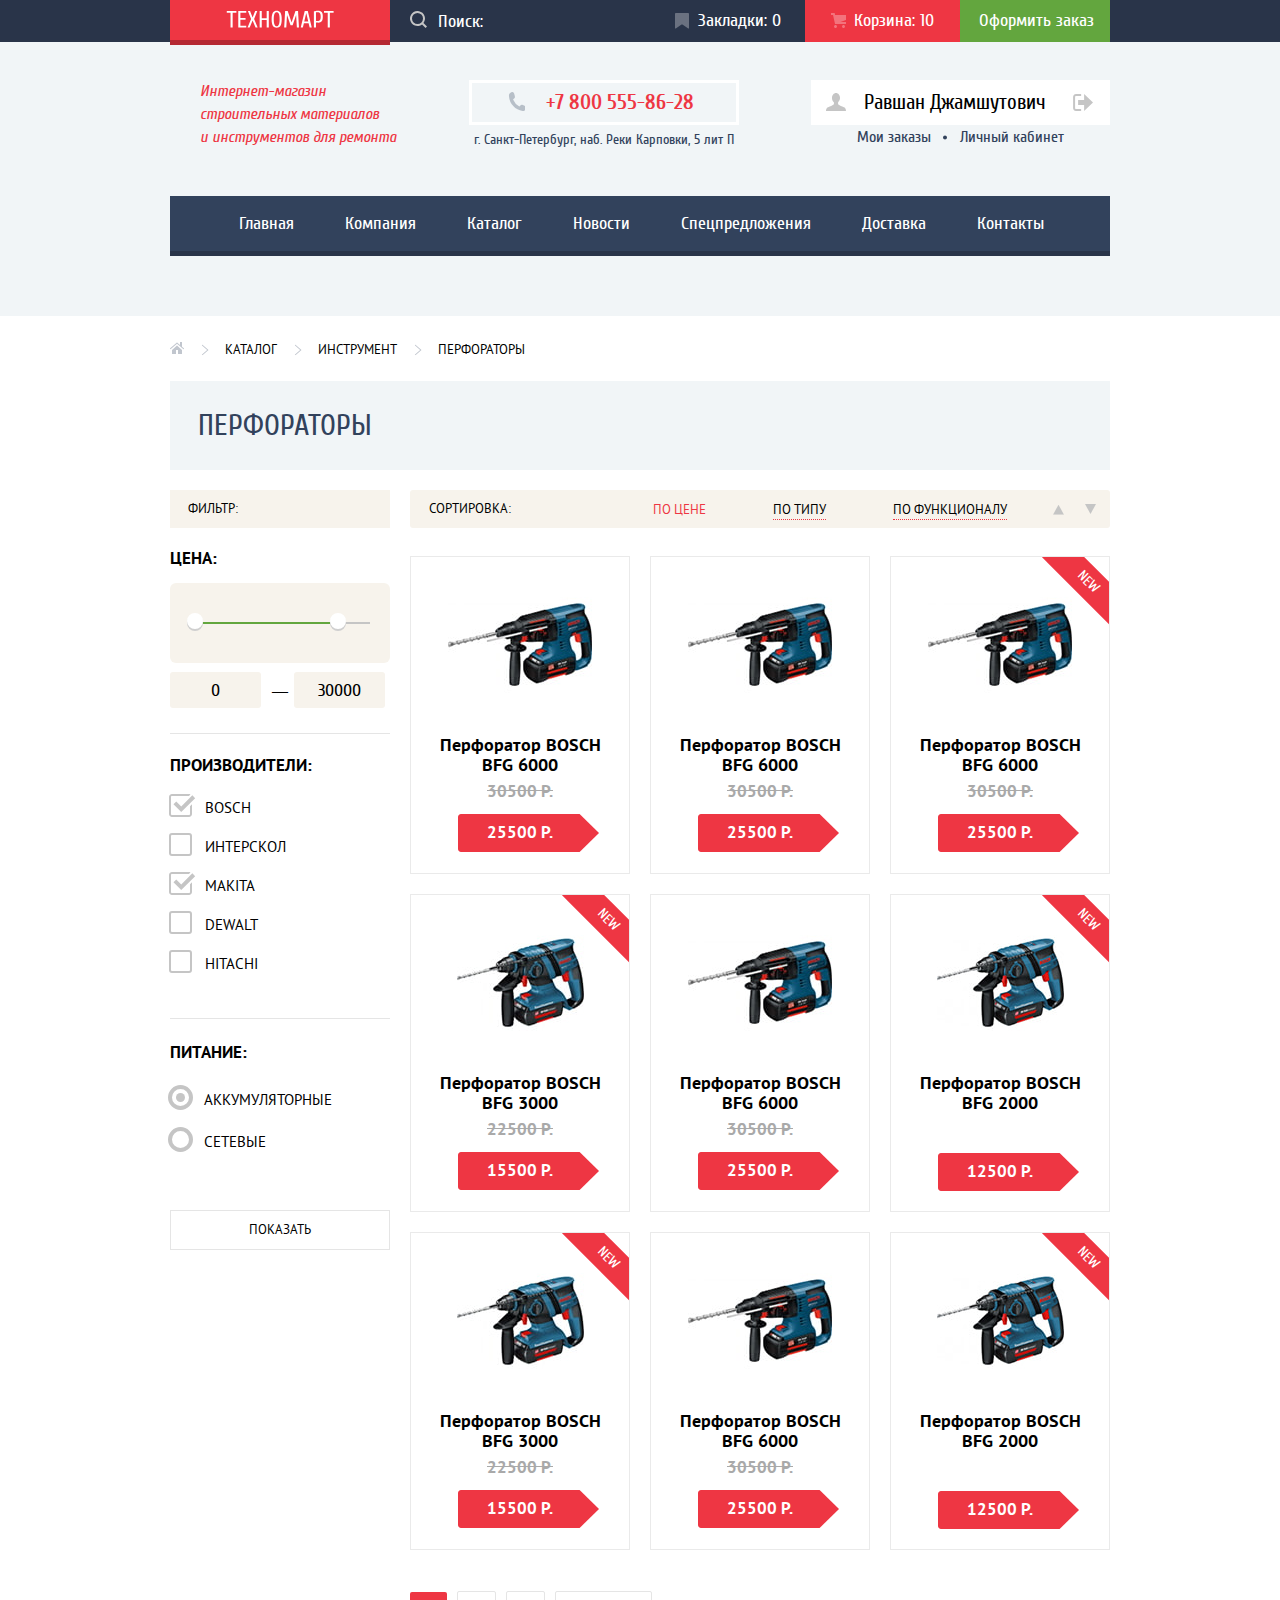
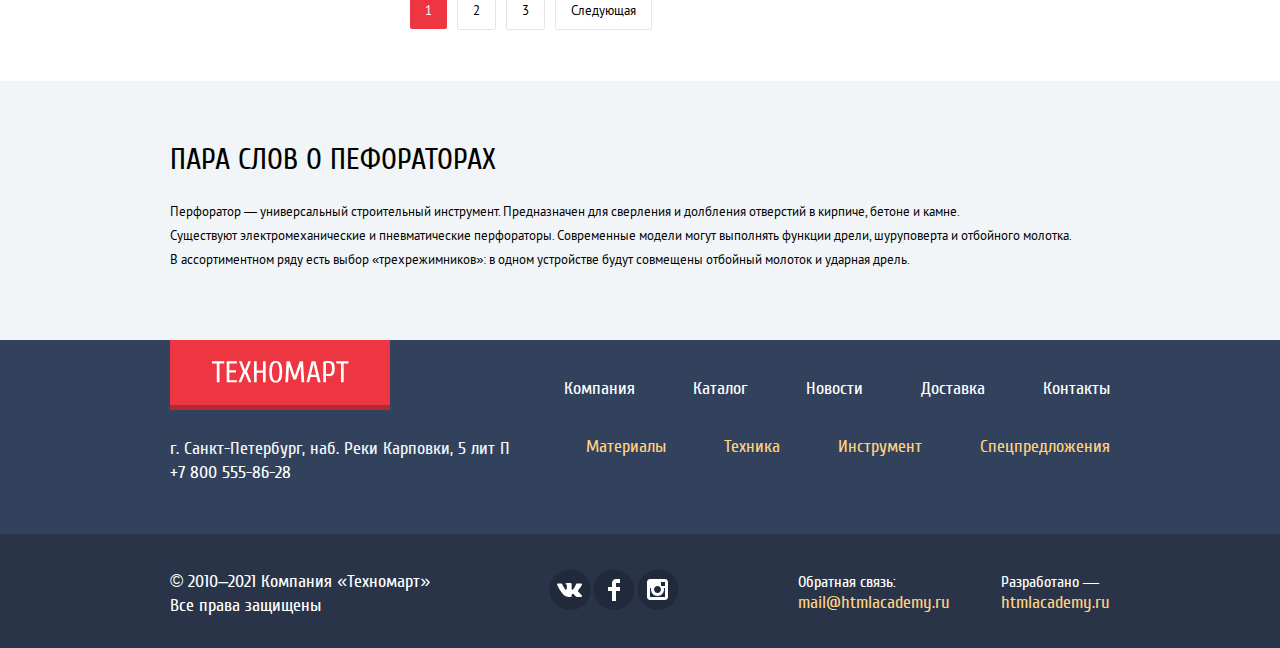
==== commit d6c37f9c: "Модальные окна + Доступность" ====
--- a/catalog.html
+++ b/catalog.html
@@ -19,7 +19,7 @@
     <div class="header-top-bar">
       <div class="header-top-wrapper container">
         <a href="index.html" class="logo">
-          <svg xmlns="http://www.w3.org/2000/svg" width="108" height="18" viewBox="0 0 108 18" fill="none">
+          <svg xmlns="http://www.w3.org/2000/svg" width="108" height="18" viewBox="0 0 108 18" fill="none" aria-hidden="true" focusable="false">
             <path fill-rule="evenodd" clip-rule="evenodd"
               d="M103.847 2.65852V17.4498H101.734V2.65852H97.9779V1.01504H107.604V2.65852H103.847ZM95.7123 11.3572C95.3444 11.819 94.8827 12.1477 94.3271 12.3433C93.7714 12.539 93.1101 12.6368 92.3431 12.6368C91.9831 12.6368 91.5762 12.6133 91.1223 12.5663C90.6684 12.5194 90.2927 12.4646 89.9953 12.402V17.4498H87.8823V1.24983C88.4771 1.07765 89.0758 0.956348 89.6784 0.885913C90.281 0.815478 90.9344 0.780261 91.6388 0.780261C92.5779 0.780261 93.3762 0.878087 94.0336 1.07374C94.691 1.26939 95.2231 1.59417 95.6301 2.04809C96.0371 2.502 96.3344 3.10461 96.5223 3.85591C96.7101 4.60722 96.804 5.53852 96.804 6.64983C96.804 7.79243 96.714 8.74722 96.534 9.51417C96.354 10.2811 96.0801 10.8955 95.7123 11.3572ZM94.5149 4.53678C94.3975 3.9733 94.2136 3.52722 93.9631 3.19852C93.7127 2.86983 93.3957 2.63896 93.0123 2.50591C92.6288 2.37287 92.171 2.30635 91.6388 2.30635H89.9953V10.9933H91.6388C92.171 10.9933 92.6288 10.9268 93.0123 10.7937C93.3957 10.6607 93.7127 10.4298 93.9631 10.1011C94.2136 9.77244 94.3975 9.32635 94.5149 8.76287C94.6323 8.19939 94.691 7.49504 94.691 6.64983C94.691 5.80461 94.6323 5.10026 94.5149 4.53678ZM82.5997 13.2237H77.904L76.8475 17.4498H74.7344L78.7257 1.01504H81.7779L85.7692 17.4498H83.6562L82.5997 13.2237ZM80.2988 3.36287H80.2049L78.2562 11.5803H82.2475L80.2988 3.36287ZM70.1562 5.24113H70.0388L66.6344 15.3368H64.5214L61.1171 5.24113H60.9997L60.2953 17.4498H58.1823L59.1214 1.01504H61.704L65.531 12.2846H65.6249L69.4518 1.01504H72.0344L72.9736 17.4498H70.8605L70.1562 5.24113ZM54.3788 15.9237C53.9405 16.5655 53.4123 17.0194 52.794 17.2855C52.1757 17.5516 51.4675 17.6846 50.6692 17.6846C49.871 17.6846 49.1627 17.5516 48.5444 17.2855C47.9262 17.0194 47.3979 16.5655 46.9597 15.9237C46.5214 15.282 46.1888 14.4172 45.9618 13.3294C45.7349 12.2416 45.6214 10.8759 45.6214 9.23244C45.6214 7.58896 45.7349 6.2233 45.9618 5.13548C46.1888 4.04765 46.5214 3.18287 46.9597 2.54113C47.3979 1.89939 47.9262 1.44548 48.5444 1.17939C49.1627 0.913305 49.871 0.780261 50.6692 0.780261C51.4675 0.780261 52.1757 0.913305 52.794 1.17939C53.4123 1.44548 53.9405 1.89939 54.3788 2.54113C54.8171 3.18287 55.1497 4.04765 55.3766 5.13548C55.6036 6.2233 55.7171 7.58896 55.7171 9.23244C55.7171 10.8759 55.6036 12.2416 55.3766 13.3294C55.1497 14.4172 54.8171 15.282 54.3788 15.9237ZM53.3575 5.75765C53.1931 4.84983 52.9779 4.12983 52.7118 3.59765C52.4457 3.06548 52.1327 2.69765 51.7727 2.49417C51.4127 2.2907 51.0449 2.18896 50.6692 2.18896C50.2936 2.18896 49.9257 2.2907 49.5657 2.49417C49.2057 2.69765 48.8927 3.06548 48.6266 3.59765C48.3605 4.12983 48.1453 4.84983 47.981 5.75765C47.8166 6.66548 47.7344 7.82374 47.7344 9.23244C47.7344 10.6411 47.8166 11.7994 47.981 12.7072C48.1453 13.615 48.3605 14.335 48.6266 14.8672C48.8927 15.3994 49.2057 15.7672 49.5657 15.9707C49.9257 16.1742 50.2936 16.2759 50.6692 16.2759C51.0449 16.2759 51.4127 16.1742 51.7727 15.9707C52.1327 15.7672 52.4457 15.3994 52.7118 14.8672C52.9779 14.335 53.1931 13.615 53.3575 12.7072C53.5218 11.7994 53.604 10.6411 53.604 9.23244C53.604 7.82374 53.5218 6.66548 53.3575 5.75765ZM40.691 9.93678H35.7605V17.4498H33.6475V1.01504H35.7605V8.2933H40.691V1.01504H42.804V17.4498H40.691V9.93678ZM29.5396 17.4498L26.6048 10.4063L23.67 17.4498H21.557L25.0787 8.99765L21.9091 1.01504H24.0222L26.6048 7.58896L29.1874 1.01504H31.3004L28.1309 8.99765L31.6526 17.4498H29.5396ZM12.283 1.01504H20.2657V2.65852H14.3961V8.05852H19.5613V9.702H14.3961V15.8063H20.2657V17.4498H12.283V1.01504ZM6.64827 17.4498H4.53522V2.65852H0.778702V1.01504H10.4048V2.65852H6.64827V17.4498Z"
               fill="white" />
@@ -27,7 +27,7 @@
         </a>
         <form class="search">
           <input type="search" id="search" placeholder="Поиск:" class="input-search">
-          <svg width="17" height="17" xmlns="http://www.w3.org/2000/svg" class="icon-search">
+          <svg width="17" height="17" xmlns="http://www.w3.org/2000/svg" class="icon-search" aria-hidden="true" focusable="false">
             <path fill-rule="evenodd" clip-rule="evenodd"
               d="M13.46 12.04L17 15.6 15.59 17l-3.55-3.54a7.5 7.5 0 111.41-1.41zM7.5 2a5.5 5.5 0 10.01 11.01A5.5 5.5 0 007.5 2z" />
           </svg>
@@ -64,14 +64,14 @@
         <div class="nav-profile-catalog">
           <div class="block-user">
             <button href="#" class="user-name">
-              <svg width="20" height="18" xmlns="http://www.w3.org/2000/svg" class="icon-user">
+              <svg width="20" height="18" xmlns="http://www.w3.org/2000/svg" class="icon-user" aria-hidden="true" focusable="false">
                 <path
                   d="M17.88 14.17c-2.14-.74-4.25-1.67-5.2-2.4-.66-.5-.78-1.61-.52-2.4a5.49 5.49 0 001.86-4.29C14.02 2.28 12.22 0 10 0 7.78 0 5.98 2.28 5.98 5.08c0 1.8.75 3.38 1.86 4.28.26.8.14 1.92-.51 2.42-.95.72-3.07 1.65-5.21 2.39C-.03 14.9 0 18 0 18h20s.02-3.1-2.12-3.83z" />
               </svg>
               Равшан Джамшутович
             </button>
-            <button href="#" class="logout">
-              <svg width="20" height="17" xmlns="http://www.w3.org/2000/svg" class="icon-logout">
+            <button href="#" class="logout" aria-label="Выйти из личного кабинета">
+              <svg width="20" height="17" xmlns="http://www.w3.org/2000/svg" class="icon-logout" aria-hidden="true" focusable="false">
                 <path d="M20 8.5L11.12 0v6h-6v5h6v6L20 8.5z" />
                 <path
                   d="M2.1 13.95V3.05c.02-.38.18-1.06 1.02-1.06h5.02V0H3.12C.94 0 .12 1.81.09 3.03v10.94C.1 15.2.94 17 3.12 17h5.02v-1.99H3.12c-.84 0-1-.68-1.01-1.06z" />
@@ -79,8 +79,8 @@
             </button>
           </div>
           <ul class="menu-profile">
-            <li><a href="#" class="btn-profile">Мои заказы</a></li>
-            <li><a href="#" class="btn-profile-current">Личный кабинет</a></li>
+            <li><a href="#" class="btn-profile" aria-label="Перейти к моим заказам">Мои заказы</a></li>
+            <li><a href="#" class="btn-profile btn-profile-last" aria-label="Перейти в личный кабинет">Личный кабинет</a></li>
           </ul>
         </div>
       </div>
@@ -102,8 +102,8 @@
       <h2 class="visually-hidden">Навигация по каталогу</h2>
       <ul class="breadcrumbs">
         <li>
-          <a href="index.html">
-            <svg width="14" height="12" fill="none" xmlns="http://www.w3.org/2000/svg">
+          <a href="index.html" aria-label="Вернуться на главную">
+            <svg width="14" height="12" fill="none" xmlns="http://www.w3.org/2000/svg" aria-hidden="true" focusable="false">
               <path d="M2 8v4h4V8h2v4h4V8L7 3.52 2 8z" fill="#C1C6CE" />
               <path
                 d="M13.83 6.37L12 4.75V0h-2v2.99L7.33.63 7.27.6a.47.47 0 00-.08-.05.55.55 0 00-.1-.02L7 .5l-.1.02a.46.46 0 00-.09.02L6.73.6l-.06.04-6.5 5.73a.5.5 0 00.66.75L7 1.67l6.17 5.44a.5.5 0 00.66-.75z"
@@ -112,9 +112,9 @@
           </a>
         </li>
         <li>
-          <a href="#" class="breadcrumbs-link">Каталог</a>
+          <a href="#" class="breadcrumbs-link" aria-label="Вернуться в каталог">Каталог</a>
         </li>
-        <li><a href="#" class="breadcrumbs-link">Инструмент</a></li>
+        <li><a href="#" class="breadcrumbs-link" aria-label="Вернуться к инструментам">Инструмент</a></li>
         <li class="breadcrumbs-current"><a class="breadcrumbs-link">Перфораторы</a></li>
       </ul>
       <div class="top-section-catalog">
@@ -126,9 +126,14 @@
         <h2 class="filter-title">Фильтр:</h2>
         <form method="get" action="https://echo.htmlacademy.ru" class="filter-settings">
           <fieldset class="price-filter">
-            <legend>Цена:</legend>
-            <input type="range" min="0" max="30000" id="price" name="price" class="price-range">
-            <label for="price" class="visually-hidden">Цена</label>
+            <legend class="legend-price">Цена:</legend>
+            <div class="range-controls">
+              <div class="scale">
+                <div class="bar"></div>
+                <div class="toggle toggle-min"></div>
+                <div class="toggle toggle-max"></div>
+              </div>
+            </div>
             <div class="filter-price">
               <input type="text" id="min-price" value="0" class="min-price">
               <label for="min-price"></label>
@@ -138,7 +143,7 @@
             </div>
           </fieldset>
           <fieldset class="manufacturers-filter">
-            <legend>Производители:</legend>
+            <legend class="legend-manufacturers">Производители:</legend>
             <ul class="manufacturers-filter-list">
               <li class="filter-option filter-checkbox">
                 <input type="checkbox" name="BOSCH" id="filter-bosch" class="visually-hidden filter-input-checkbox filter-input" checked>
@@ -163,14 +168,14 @@
             </ul>
           </fieldset>
           <fieldset class="charging-filter">
-            <legend>Питание:</legend>
+            <legend class="legend-charging">Питание:</legend>
             <ul class="charging-filter-list">
-              <li class="filter-option">
-                <input type="radio" name="power-group" value="shaving" id="filter-battery" class="visually-hidden filter-input-radio" checked>
+              <li class="filter-option filter-option-radio">
+                <input type="radio" name="power-group" value="battery" id="filter-battery" class="visually-hidden filter-input-radio" checked>
                 <label for="filter-battery">Аккумуляторные</label>
               </li>
-              <li class="filter-option">
-                <input type="radio" name="power-group" value="hair-care" id="filter-network" class="visually-hidden filter-input-radio">
+              <li class="filter-option filter-option-radio">
+                <input type="radio" name="power-group" value="network" id="filter-network" class="visually-hidden filter-input-radio">
                 <label for="filter-network">Сетевые</label>
               </li>
             </ul>
@@ -182,22 +187,22 @@
         <section class="sorting">
           <h2>Сортировка:</h2>
           <div class="unification-sorting">
-            <ul class="but-sort">
-              <li class="by-price but-sort-active"><button type="button" class="but-sort-active">По цене</button></li>
-              <li class="by-type"><button type="button">По типу</button></li>
-              <li><button type="button">По функционалу</button></li>
+            <ul class="but-sort-list">
+              <li class="by-price"><button type="button" class="but-sort-active but-sort" aria-label="Сортировать по цене">По цене</button></li>
+              <li class="by-type"><button type="button" class="but-sort" aria-label="Сортировать по типу">По типу</button></li>
+              <li class="by-function"><button type="button" class="but-sort" aria-label="Сортировать по функционалу">По функционалу</button></li>
             </ul>
             <ul class="but-up-down">
               <li>
-                <button type="button" class="but-up">
-                  <svg xmlns="http://www.w3.org/2000/svg" width="11" height="10" viewBox="0 0 11 10">
+                <button type="button" class="but-up but-up-down-active">
+                  <svg xmlns="http://www.w3.org/2000/svg" width="11" height="10" viewBox="0 0 11 10" aria-hidden="true" focusable="false">
                     <path d="M5.5 10L0 0H11" />
                   </svg>
                 </button>
               </li>
               <li>
                 <button type="button" class="but-down">
-                  <svg xmlns="http://www.w3.org/2000/svg" width="11" height="10" viewBox="0 0 11 10">
+                  <svg xmlns="http://www.w3.org/2000/svg" width="11" height="10" viewBox="0 0 11 10" aria-hidden="true" focusable="false">
                     <path d="M5.5 10L0 0H11" />
                   </svg>
                 </button>
@@ -211,11 +216,11 @@
             <li class="product">
               <ul class="buttons-catalog-item">
                 <li>
-                  <button type="button" class="button-buy">
-                    Купить
-                  </button>
-                </li>
-                <li><button type="button" class="button-bookmarks">В Закладки</button></li>
+                  <button type="button" class="button-buy" aria-label="Добавить товар в коризну">
+                    Купить
+                  </button>
+                </li>
+                <li><button type="button" class="button-bookmarks" aria-label="Добавить товар в закладки">В Закладки</button></li>
               </ul>
               <p class="product-image-wrapper">
                 <img src="image/bfg6000.jpg" alt="Синий перфоратор Bosch BFG 6000 с коротким сверлом" width="144"
@@ -225,20 +230,20 @@
               <span class="price">30500 Р.</span>
               <div class="disc-div">
                 <p class="disc">25500 Р.</p>
-                <svg width="141" height="38" viewBox="0 0 141 38" fill="none" xmlns="http://www.w3.org/2000/svg">
-                  <path d="M121.632 0H3C1.35 0 0 1.35 0 3V35C0 36.65 1.35 38 3 38H121.632L141 19L121.632 0Z"
-                    fill="#EE3643" />
-                </svg>
-              </div>
-            </li>
-            <li class="product">
-              <ul class="buttons-catalog-item">
-                <li>
-                  <button type="button" class="button-buy">
-                    Купить
-                  </button>
-                </li>
-                <li><button type="button" class="button-bookmarks">В Закладки</button></li>
+                <svg width="141" height="38" viewBox="0 0 141 38" fill="none" xmlns="http://www.w3.org/2000/svg" aria-hidden="true" focusable="false">
+                  <path d="M121.632 0H3C1.35 0 0 1.35 0 3V35C0 36.65 1.35 38 3 38H121.632L141 19L121.632 0Z"
+                    fill="#EE3643" />
+                </svg>
+              </div>
+            </li>
+            <li class="product">
+              <ul class="buttons-catalog-item">
+                <li>
+                  <button type="button" class="button-buy" aria-label="Добавить товар в коризну">
+                    Купить
+                  </button>
+                </li>
+                <li><button type="button" class="button-bookmarks" aria-label="Добавить товар в закладки">В Закладки</button></li>
               </ul>
               <p class="product-image-wrapper">
                 <img src="image/bfg6000.jpg" alt="Синий перфоратор Bosch BFG 6000 с коротким сверлом" width="144"
@@ -248,20 +253,20 @@
               <span class="price">30500 Р.</span>
               <div class="disc-div">
                 <p class="disc">25500 Р.</p>
-                <svg width="141" height="38" viewBox="0 0 141 38" fill="none" xmlns="http://www.w3.org/2000/svg">
-                  <path d="M121.632 0H3C1.35 0 0 1.35 0 3V35C0 36.65 1.35 38 3 38H121.632L141 19L121.632 0Z"
-                    fill="#EE3643" />
-                </svg>
-              </div>
-            </li>
-            <li class="product">
-              <ul class="buttons-catalog-item">
-                <li>
-                  <button type="button" class="button-buy">
-                    Купить
-                  </button>
-                </li>
-                <li><button type="button" class="button-bookmarks">В Закладки</button></li>
+                <svg width="141" height="38" viewBox="0 0 141 38" fill="none" xmlns="http://www.w3.org/2000/svg" aria-hidden="true" focusable="false">
+                  <path d="M121.632 0H3C1.35 0 0 1.35 0 3V35C0 36.65 1.35 38 3 38H121.632L141 19L121.632 0Z"
+                    fill="#EE3643" />
+                </svg>
+              </div>
+            </li>
+            <li class="product">
+              <ul class="buttons-catalog-item">
+                <li>
+                  <button type="button" class="button-buy" aria-label="Добавить товар в коризну">
+                    Купить
+                  </button>
+                </li>
+                <li><button type="button" class="button-bookmarks" aria-label="Добавить товар в закладки">В Закладки</button></li>
               </ul>
               <span class="new">NEW</span>
               <p class="product-image-wrapper">
@@ -272,7 +277,7 @@
               <span class="price">30500 Р.</span>
               <div class="disc-div">
                 <p class="disc">25500 Р.</p>
-                <svg width="141" height="38" viewBox="0 0 141 38" fill="none" xmlns="http://www.w3.org/2000/svg">
+                <svg width="141" height="38" viewBox="0 0 141 38" fill="none" xmlns="http://www.w3.org/2000/svg" aria-hidden="true" focusable="false">
                   <path d="M121.632 0H3C1.35 0 0 1.35 0 3V35C0 36.65 1.35 38 3 38H121.632L141 19L121.632 0Z"
                     fill="#EE3643" />
                 </svg>
@@ -282,11 +287,11 @@
               <span class="new">NEW</span>
               <ul class="buttons-catalog-item">
                 <li>
-                  <button type="button" class="button-buy">
-                    Купить
-                  </button>
-                </li>
-                <li><button type="button" class="button-bookmarks">В Закладки</button></li>
+                  <button type="button" class="button-buy" aria-label="Добавить товар в коризну">
+                    Купить
+                  </button>
+                </li>
+                <li><button type="button" class="button-bookmarks" aria-label="Добавить товар в закладки">В Закладки</button></li>
               </ul>
               <p class="product-image-wrapper">
                 <img src="image/bfg3000.jpg" alt="Синий перфоратор Bosch BFG 3000 с коротким сверлом" width="144"
@@ -296,20 +301,20 @@
               <span class="price">22500 Р.</span>
               <div class="disc-div">
                 <p class="disc">15500 Р.</p>
-                <svg width="141" height="38" viewBox="0 0 141 38" fill="none" xmlns="http://www.w3.org/2000/svg">
-                  <path d="M121.632 0H3C1.35 0 0 1.35 0 3V35C0 36.65 1.35 38 3 38H121.632L141 19L121.632 0Z"
-                    fill="#EE3643" />
-                </svg>
-              </div>
-            </li>
-            <li class="product">
-              <ul class="buttons-catalog-item">
-                <li>
-                  <button type="button" class="button-buy">
-                    Купить
-                  </button>
-                </li>
-                <li><button type="button" class="button-bookmarks">В Закладки</button></li>
+                <svg width="141" height="38" viewBox="0 0 141 38" fill="none" xmlns="http://www.w3.org/2000/svg" aria-hidden="true" focusable="false">
+                  <path d="M121.632 0H3C1.35 0 0 1.35 0 3V35C0 36.65 1.35 38 3 38H121.632L141 19L121.632 0Z"
+                    fill="#EE3643" />
+                </svg>
+              </div>
+            </li>
+            <li class="product">
+              <ul class="buttons-catalog-item">
+                <li>
+                  <button type="button" class="button-buy" aria-label="Добавить товар в коризну">
+                    Купить
+                  </button>
+                </li>
+                <li><button type="button" class="button-bookmarks" aria-label="Добавить товар в закладки">В Закладки</button></li>
               </ul>
               <p class="product-image-wrapper">
                 <img src="image/bfg6000.jpg" alt="Синий перфоратор Bosch BFG 6000 с коротким сверлом" width="144"
@@ -319,7 +324,7 @@
               <span class="price">30500 Р.</span>
               <div class="disc-div">
                 <p class="disc">25500 Р.</p>
-                <svg width="141" height="38" viewBox="0 0 141 38" fill="none" xmlns="http://www.w3.org/2000/svg">
+                <svg width="141" height="38" viewBox="0 0 141 38" fill="none" xmlns="http://www.w3.org/2000/svg" aria-hidden="true" focusable="false">
                   <path d="M121.632 0H3C1.35 0 0 1.35 0 3V35C0 36.65 1.35 38 3 38H121.632L141 19L121.632 0Z"
                     fill="#EE3643" />
                 </svg>
@@ -329,11 +334,11 @@
               <span class="new">NEW</span>
               <ul class="buttons-catalog-item">
                 <li>
-                  <button type="button" class="button-buy">
-                    Купить
-                  </button>
-                </li>
-                <li><button type="button" class="button-bookmarks">В Закладки</button></li>
+                  <button type="button" class="button-buy" aria-label="Добавить товар в коризну">
+                    Купить
+                  </button>
+                </li>
+                <li><button type="button" class="button-bookmarks" aria-label="Добавить товар в закладки">В Закладки</button></li>
               </ul>
               <p class="product-image-wrapper">
                 <img src="image/bfg2000.jpg" alt="Синий перфоратор Bosch BFG 3000 с коротким сверлом" width="127"
@@ -342,7 +347,7 @@
               <h3 class="name-product name-product-no-disc">Перфоратор BOSCH BFG 2000</h3>
               <div class="disc-div">
                 <p class="disc">12500 Р.</p>
-                <svg width="141" height="38" viewBox="0 0 141 38" fill="none" xmlns="http://www.w3.org/2000/svg">
+                <svg width="141" height="38" viewBox="0 0 141 38" fill="none" xmlns="http://www.w3.org/2000/svg" aria-hidden="true" focusable="false">
                   <path d="M121.632 0H3C1.35 0 0 1.35 0 3V35C0 36.65 1.35 38 3 38H121.632L141 19L121.632 0Z"
                     fill="#EE3643" />
                 </svg>
@@ -352,11 +357,11 @@
               <span class="new">NEW</span>
               <ul class="buttons-catalog-item">
                 <li>
-                  <button type="button" class="button-buy">
-                    Купить
-                  </button>
-                </li>
-                <li><button type="button" class="button-bookmarks">В Закладки</button></li>
+                  <button type="button" class="button-buy" aria-label="Добавить товар в коризну">
+                    Купить
+                  </button>
+                </li>
+                <li><button type="button" class="button-bookmarks" aria-label="Добавить товар в закладки">В Закладки</button></li>
               </ul>
               <p class="product-image-wrapper">
                 <img src="image/bfg3000.jpg" alt="Синий перфоратор Bosch BFG 3000 с коротким сверлом" width="127"
@@ -366,21 +371,21 @@
               <span class="price">22500 Р.</span>
               <div class="disc-div">
                 <p class="disc">15500 Р.</p>
-                <svg width="141" height="38" viewBox="0 0 141 38" fill="none" xmlns="http://www.w3.org/2000/svg">
-                  <path d="M121.632 0H3C1.35 0 0 1.35 0 3V35C0 36.65 1.35 38 3 38H121.632L141 19L121.632 0Z"
-                    fill="#EE3643" />
-                </svg>
-              </div>
-            </li>
-            <li class="product">
-              <ul class="buttons-catalog-item">
-                <li>
-                  <button type="button" class="button-buy">
+                <svg width="141" height="38" viewBox="0 0 141 38" fill="none" xmlns="http://www.w3.org/2000/svg" aria-hidden="true" focusable="false">
+                  <path d="M121.632 0H3C1.35 0 0 1.35 0 3V35C0 36.65 1.35 38 3 38H121.632L141 19L121.632 0Z"
+                    fill="#EE3643" />
+                </svg>
+              </div>
+            </li>
+            <li class="product">
+              <ul class="buttons-catalog-item">
+                <li>
+                  <button type="button" class="button-buy" aria-label="Добавить товар в коризну">
 
                     Купить
                   </button>
                 </li>
-                <li><button type="button" class="button-bookmarks">В Закладки</button></li>
+                <li><button type="button" class="button-bookmarks" aria-label="Добавить товар в закладки">В Закладки</button></li>
               </ul>
               <p class="product-image-wrapper">
                 <img src="image/bfg6000.jpg" alt="Синий перфоратор Bosch BFG 6000 с коротким сверлом" width="144"
@@ -390,7 +395,7 @@
               <span class="price">30500 Р.</span>
               <div class="disc-div">
                 <p class="disc">25500 Р.</p>
-                <svg width="141" height="38" viewBox="0 0 141 38" fill="none" xmlns="http://www.w3.org/2000/svg">
+                <svg width="141" height="38" viewBox="0 0 141 38" fill="none" xmlns="http://www.w3.org/2000/svg" aria-hidden="true" focusable="false">
                   <path d="M121.632 0H3C1.35 0 0 1.35 0 3V35C0 36.65 1.35 38 3 38H121.632L141 19L121.632 0Z"
                     fill="#EE3643" />
                 </svg>
@@ -400,12 +405,11 @@
               <span class="new">NEW</span>
               <ul class="buttons-catalog-item">
                 <li>
-                  <button type="button" class="button-buy">
-
-                    Купить
-                  </button>
-                </li>
-                <li><button type="button" class="button-bookmarks">В Закладки</button></li>
+                  <button type="button" class="button-buy" aria-label="Добавить товар в коризну">
+                    Купить
+                  </button>
+                </li>
+                <li><button type="button" class="button-bookmarks" aria-label="Добавить товар в закладки">В Закладки</button></li>
               </ul>
               <p class="product-image-wrapper">
                 <img src="image/bfg2000.jpg" alt="Синий перфоратор Bosch BFG 2000 с коротким сверлом" width="127"
@@ -414,7 +418,7 @@
               <h3 class="name-product name-product-no-disc">Перфоратор BOSCH BFG 2000</h3>
               <div class="disc-div">
                 <p class="disc">12500 Р.</p>
-                <svg width="141" height="38" viewBox="0 0 141 38" fill="none" xmlns="http://www.w3.org/2000/svg">
+                <svg width="141" height="38" viewBox="0 0 141 38" fill="none" xmlns="http://www.w3.org/2000/svg" aria-hidden="true" focusable="false">
                   <path d="M121.632 0H3C1.35 0 0 1.35 0 3V35C0 36.65 1.35 38 3 38H121.632L141 19L121.632 0Z"
                     fill="#EE3643" />
                 </svg>
@@ -423,9 +427,9 @@
           </ul>
           <ul class="page-nav">
             <li><a class="page-nav-link page-nav-active">1</a></li>
-            <li><a class="page-nav-link" href="#">2</a></li>
-            <li><a class="page-nav-link" href="#">3</a></li>
-            <li><a class="page-nav-link" href="#">Следующая</a></li>
+            <li><a class="page-nav-link" href="#" aria-label="Перейти на вторую страницу каталога">2</a></li>
+            <li><a class="page-nav-link" href="#" aria-label="Перейти на третью страницу каталога">3</a></li>
+            <li><a class="page-nav-link" href="#" aria-label="Перейти на следующую страницу каталога">Следующая</a></li>
           </ul>
         </section>
       </div>
@@ -452,7 +456,7 @@
           <h2 class="visually-hidden">Адрес и навигация</h2>
           <div class="footer-section-top">
             <a class="logo-footer">
-              <svg xmlns="http://www.w3.org/2000/svg" width="138" height="23" viewBox="0 0 138 23" fill="none">
+              <svg xmlns="http://www.w3.org/2000/svg" width="138" height="23" viewBox="0 0 138 23" fill="none" aria-hidden="true" focusable="false">
                 <path fill-rule="evenodd" clip-rule="evenodd"
                   d="M132.694 3.39708V22.2971H129.994V3.39708H125.194V1.29708H137.494V3.39708H132.694ZM122.299 14.5121C121.829 15.1021 121.239 15.5221 120.529 15.7721C119.819 16.0221 118.974 16.1471 117.994 16.1471C117.534 16.1471 117.014 16.1171 116.434 16.0571C115.854 15.9971 115.374 15.9271 114.994 15.8471V22.2971H112.294V1.59707C113.054 1.37707 113.819 1.22207 114.589 1.13207C115.359 1.04207 116.194 0.99707 117.094 0.99707C118.294 0.99707 119.314 1.12207 120.154 1.37207C120.994 1.62207 121.674 2.03707 122.194 2.61707C122.714 3.19707 123.094 3.96707 123.334 4.92707C123.574 5.88707 123.694 7.07707 123.694 8.49707C123.694 9.95707 123.579 11.1771 123.349 12.1571C123.119 13.1371 122.769 13.9221 122.299 14.5121ZM120.769 5.79706C120.619 5.07706 120.384 4.50706 120.064 4.08706C119.744 3.66706 119.339 3.37206 118.849 3.20206C118.359 3.03206 117.774 2.94706 117.094 2.94706H114.994V14.0471H117.094C117.774 14.0471 118.359 13.9621 118.849 13.7921C119.339 13.6221 119.744 13.3271 120.064 12.9071C120.384 12.4871 120.619 11.9171 120.769 11.1971C120.919 10.4771 120.994 9.57706 120.994 8.49706C120.994 7.41706 120.919 6.51706 120.769 5.79706ZM105.544 16.8971H99.544L98.194 22.2971H95.494L100.594 1.29708H104.494L109.594 22.2971H106.894L105.544 16.8971ZM102.604 4.29706H102.484L99.994 14.7971H105.094L102.604 4.29706ZM89.644 6.69708H89.494L85.144 19.5971H82.444L78.094 6.69708H77.944L77.044 22.2971H74.344L75.544 1.29708H78.844L83.734 15.6971H83.854L88.744 1.29708H92.044L93.244 22.2971H90.544L89.644 6.69708ZM69.484 20.3471C68.924 21.1671 68.249 21.7471 67.459 22.0871C66.669 22.4271 65.764 22.5971 64.744 22.5971C63.724 22.5971 62.819 22.4271 62.029 22.0871C61.239 21.7471 60.564 21.1671 60.004 20.3471C59.444 19.5271 59.019 18.4221 58.729 17.0321C58.439 15.6421 58.294 13.8971 58.294 11.7971C58.294 9.69707 58.439 7.95207 58.729 6.56207C59.019 5.17207 59.444 4.06707 60.004 3.24707C60.564 2.42707 61.239 1.84707 62.029 1.50707C62.819 1.16707 63.724 0.99707 64.744 0.99707C65.764 0.99707 66.669 1.16707 67.459 1.50707C68.249 1.84707 68.924 2.42707 69.484 3.24707C70.044 4.06707 70.469 5.17207 70.759 6.56207C71.049 7.95207 71.194 9.69707 71.194 11.7971C71.194 13.8971 71.049 15.6421 70.759 17.0321C70.469 18.4221 70.044 19.5271 69.484 20.3471ZM68.179 7.35707C67.969 6.19707 67.694 5.27707 67.354 4.59707C67.014 3.91707 66.614 3.44707 66.154 3.18707C65.694 2.92707 65.224 2.79707 64.744 2.79707C64.264 2.79707 63.794 2.92707 63.334 3.18707C62.874 3.44707 62.474 3.91707 62.134 4.59707C61.794 5.27707 61.519 6.19707 61.309 7.35707C61.099 8.51707 60.994 9.99707 60.994 11.7971C60.994 13.5971 61.099 15.0771 61.309 16.2371C61.519 17.3971 61.794 18.3171 62.134 18.9971C62.474 19.6771 62.874 20.1471 63.334 20.4071C63.794 20.6671 64.264 20.7971 64.744 20.7971C65.224 20.7971 65.694 20.6671 66.154 20.4071C66.614 20.1471 67.014 19.6771 67.354 18.9971C67.694 18.3171 67.969 17.3971 68.179 16.2371C68.389 15.0771 68.494 13.5971 68.494 11.7971C68.494 9.99707 68.389 8.51707 68.179 7.35707ZM51.994 12.6971H45.694V22.2971H42.994V1.29708H45.694V10.5971H51.994V1.29708H54.694V22.2971H51.994V12.6971ZM37.745 22.2971L33.995 13.2971L30.245 22.2971H27.545L32.045 11.4971L27.995 1.29708H30.695L33.995 9.69708L37.295 1.29708H39.995L35.945 11.4971L40.445 22.2971H37.745ZM15.695 1.29708H25.895V3.39708H18.395V10.2971H24.995V12.3971H18.395V20.1971H25.895V22.2971H15.695V1.29708ZM8.495 22.2971H5.795V3.39708H0.994995V1.29708H13.295V3.39708H8.495V22.2971Z"
                   fill="white" />
@@ -474,10 +478,10 @@
               <a href="tel:+78005558628" class="phone-footer">+7 800 555-86-28</a>
             </div>
             <ul class="index-nav">
-              <li><a href="#" class="index-nav-link">Материалы</a></li>
-              <li><a href="#" class="index-nav-link">Техника</a></li>
-              <li><a href="#" class="index-nav-link">Инструмент</a></li>
-              <li><a href="#" class="index-nav-link">Спецпредложения</a></li>
+              <li><a href="#" class="index-nav-link" aria-label="Перейти на страницу каталога материалов">Материалы</a></li>
+              <li><a href="#" class="index-nav-link" aria-label="Перейти на страницу каталога техники">Техника</a></li>
+              <li><a href="#" class="index-nav-link" aria-label="Перейти на страницу каталога инструментов">Инструмент</a></li>
+              <li><a href="#" class="index-nav-link" aria-label="Перейти на страницу спецпредложений">Спецпредложения</a></li>
             </ul>
           </div>
         </section>
@@ -492,7 +496,9 @@
           <ul class="footer-social">
             <li>
               <a href="#" class="btn-social">
-                <svg width="44" height="44" viewBox="0 0 44 44" xmlns="http://www.w3.org/2000/svg">
+                <span class="visually-hidden">ВКонтакте</span>
+                <svg width="44" height="44" viewBox="0 0 44 44" xmlns="http://www.w3.org/2000/svg" aria-hidden="true"
+                  focusable="false">
                   <path fill-rule="evenodd" clip-rule="evenodd"
                     d="M22.1627 1.4839C33.6533 1.4839 42.9683 10.5873 42.9683 21.8169C42.9683 33.0461 33.6533 42.1494 22.1627 42.1494C10.6721 42.1494 1.35714 33.0461 1.35714 21.8169C1.35714 10.5873 10.6721 1.4839 22.1627 1.4839Z"
                     class="btn-social-circle" />
@@ -504,18 +510,21 @@
             </li>
             <li>
               <a href="#" class="btn-social">
-                <svg width="44" height="44" viewBox="0 0 44 44" fill="none" xmlns="http://www.w3.org/2000/svg">
+                <span class="visually-hidden">Фейсбук</span>
+                <svg width="44" height="44" viewBox="0 0 44 44" fill="none" xmlns="http://www.w3.org/2000/svg"
+                  aria-hidden="true" focusable="false">
                   <path fill-rule="evenodd" clip-rule="evenodd"
                     d="M21.8938 1.4839C33.1232 1.4839 42.2265 10.5873 42.2265 21.8169C42.2265 33.0461 33.1232 42.1494 21.8938 42.1494C10.6643 42.1494 1.56108 33.0461 1.56108 21.8169C1.56108 10.5873 10.6643 1.4839 21.8938 1.4839Z"
                     class="btn-social-circle" />
-                  <path d="M28 15V11H24C21.7909 11 20 12.7909 20 15V19H16V23H20V33H24V23H28V19H24V15H28Z"
-                    fill="white" />
+                  <path d="M28 15V11H24C21.7909 11 20 12.7909 20 15V19H16V23H20V33H24V23H28V19H24V15H28Z" fill="white" />
                 </svg>
               </a>
             </li>
             <li>
               <a href="#" class="btn-social">
-                <svg width="44" height="44" viewBox="0 0 44 44" fill="none" xmlns="http://www.w3.org/2000/svg">
+                <span class="visually-hidden">Инстаграм</span>
+                <svg width="44" height="44" viewBox="0 0 44 44" fill="none" xmlns="http://www.w3.org/2000/svg"
+                  aria-hidden="true" focusable="false">
                   <path fill-rule="evenodd" clip-rule="evenodd"
                     d="M21.8938 1.4839C33.1233 1.4839 42.2265 10.5873 42.2265 21.8169C42.2265 33.0461 33.1233 42.1494 21.8938 42.1494C10.6643 42.1494 1.56112 33.0461 1.56112 21.8169C1.56112 10.5873 10.6643 1.4839 21.8938 1.4839Z"
                     class="btn-social-circle" />
@@ -541,23 +550,17 @@
     </footer>
   </main>
   <section class="modal modal-cart">
-    <button class="btn-close">
-      <svg width="21" height="21" fill="none" xmlns="http://www.w3.org/2000/svg">
+    <button class="btn-close" aria-label="Закрыть">
+      <svg width="21" height="21" fill="none" xmlns="http://www.w3.org/2000/svg" aria-hidden="true" focusable="false">
         <path
           d="M13.27 10.5l7.42-7.42a1 1 0 000-1.42L19.34.3a1 1 0 00-1.42 0L10.5 7.73 3.08.3a1 1 0 00-1.42 0L.3 1.66a1 1 0 000 1.42l7.43 7.42L.3 17.92a1 1 0 000 1.42l1.35 1.35a1 1 0 001.42 0l7.42-7.42 7.42 7.42a1 1 0 001.42 0l1.36-1.35a1 1 0 000-1.42l-7.43-7.42z"
           fill="#EE3643" />
       </svg>
     </button>
-    <svg width="66" height="66" fill="none" xmlns="http://www.w3.org/2000/svg">
-      <path d="M33 66a33 33 0 100-66 33 33 0 000 66z" fill="#63A63E" />
-      <path
-        d="M49.64 21.07a1 1 0 00-1.41 0L29.79 39.5a1 1 0 01-1.42 0l-8.14-8.14a1 1 0 00-1.41 0l-3.54 3.54a1 1 0 000 1.41l13.1 13.1a1 1 0 001.4 0l3.54-3.54 1.42-1.42 18.44-18.43a1 1 0 000-1.42l-3.54-3.53z"
-        fill="#fff" />
-    </svg>
     <h2 class="modal-cart-title">Товар добавлен в корзину!</h2>
     <ul class="modal-cart-list">
-      <li><button type="button" class="button">Оформить заказ</button></li>
-      <li><button type="button" class="continue-shop">Продолжить покупки</button></li>
+      <li><button type="button" class="button modal-button-arrange" aria-label="Перейти к оформлению заказа">Оформить заказ</button></li>
+      <li><button type="button" class="button-continue-shop">Продолжить покупки</button></li>
     </ul>
   </section>
 </body>
--- a/css/style.css
+++ b/css/style.css
@@ -357,7 +357,6 @@
 .icon-phone {
   fill: var(--basic-icon);
   position: absolute;
-  top: ;
   left: -35px;
 }
 
@@ -685,16 +684,37 @@
 
 .slide {
   height: 100%;
+  display: none;
+}
+
+.slide-current {
+  display: block;
 }
 
 .slide-perforator {
   background: url(../image/slider-perforator.jpg) no-repeat center;
+}
+
+.slide-drill {
+  background: url(../image/slider-drill.jpg) no-repeat center;
 }
 
 .btn-slider-left,
 .btn-slider-right {
   border: none;
   background: none;
+  position: absolute;
+  cursor: pointer;
+}
+
+.btn-slider-left {
+  top: 122px;
+  left: 24px;
+}
+
+.btn-slider-right {
+  top: 122px;
+  right: 21px;
 }
 
 .pages-slider {
@@ -728,12 +748,40 @@
   margin-bottom: 113px;
 }
 
+.slider-controls {
+  position: absolute;
+  bottom: 36px;
+  left: 295px;
+  z-index: 20;
+  display: flex;
+  width: 30px;
+  justify-content: space-between;
+}
+
+.button-slider-controls {
+  outline: none;
+  padding: 0;
+  width: 10px;
+  height: 10px;
+  background: var(--basic-white);
+  border-radius: 50%;
+  border: none;
+  cursor: pointer;
+}
+
+.slider-controls-current {
+  width: 10px;
+  height: 10px;
+  background: var(--basic-red);
+  border-radius: 50%;
+  border: 3px solid var(--basic-white);
+}
+
 .pop-products {
   margin-bottom: 70px;
 }
 
 .button {
-  outline: none;
   background: var(--basic-red);
   font-size: 14px;
   line-height: 18px;
@@ -877,6 +925,10 @@
   padding: 0;
   margin-top: 6px;
   margin-bottom: 8px;
+}
+
+.product-image-wrapper img {
+  object-fit: contain;
 }
 
 
@@ -929,6 +981,7 @@
   color: var(--basic-white);
   margin: 0;
   padding: 0;
+  margin-bottom: 31px;
 }
 
 
@@ -957,6 +1010,7 @@
   padding: 10px 40px 10px 53px;
   margin-bottom: 10px;
   position: relative;
+  cursor: pointer;
 }
 
 .button-buy::before {
@@ -993,6 +1047,7 @@
   color: var(--basic-dark-blue);
   background: none;
   padding: 8px 31px 6px 30px;
+  cursor: pointer;
 }
 
 .button-bookmarks:hover {
@@ -1014,7 +1069,7 @@
   list-style-type: none;
   display: grid;
   grid-template-columns: 220px 220px 220px 220px;
-  grid-template-rows: 145px 145px;
+  grid-template-rows: 145px;
   gap: 20px;
   margin: 0;
   padding: 0;
@@ -1025,7 +1080,14 @@
   display: flex;
   justify-content: center;
   align-items: center;
-
+  width: 220px;
+  height: 145px;
+}
+
+.manufacturer img {
+  max-width: 220px;
+  max-height: 145px;
+  object-fit: contain;
 }
 
 .manufacturer:hover {
@@ -1098,6 +1160,7 @@
   margin: 0;
   box-shadow: inset 0px 1px 0px #405069;
   box-shadow: inset 0px -1px 0px #293449;
+  cursor: pointer;
 
 }
 
@@ -1145,6 +1208,7 @@
 .block-service-delivery::after {
   content: " ";
   background: url(../image/btn-delivery.png) no-repeat;
+  z-index: 0;
   width: 468px;
   height: 261px;
   position: absolute;
@@ -1165,6 +1229,7 @@
 
 .services-desc {
   width: 283px;
+  z-index: 1;
 }
 
 .promo-info {
@@ -1287,19 +1352,20 @@
 
 .nav-footer {
   margin-top: 37px;
+}
+
+
+
+.nav-footer-list {
+  list-style-type: none;
+  display: flex;
+  margin: 0;
+  padding: 0;
   width: 546px;
-  height: 24px;
-}
-
-
-
-.nav-footer-list {
-  list-style-type: none;
-  display: flex;
   justify-content: space-between;
-  margin: 0;
-  padding: 0;
-}
+  flex-wrap: wrap;
+}
+
 
 .nav-footer-link:hover {
   text-decoration: underline;
@@ -1408,9 +1474,120 @@
 .footer-copyright {}
 
 .btn-close {
-  outline: none;
-  border: 0;
-  background: transparent;
+  position: absolute;
+  border: none;
+  background: none;
+  cursor: pointer;
+}
+
+.modal-cart>.btn-close {
+  top: 11px;
+  right: 11px;
+}
+
+.modal-feedback>.btn-close {
+  top: 14px;
+  right: 11px;
+}
+
+.modal-map>.btn-close {
+  top: 10px;
+  right: 6px;
+}
+
+.modal {
+  position: fixed;
+  top: 0;
+  right: 0;
+  bottom: 0;
+  left: 0;
+  margin: auto;
+  box-shadow: 0px 4px 20px rgba(0, 0, 0, 0.15);
+  z-index: 100;
+  border-top: 7px solid var(--basic-red);
+}
+
+.modal-cart {
+  background: var(--basic-white);
+  width: 620px;
+  top: 655px;
+  bottom: auto;
+  display: none;
+}
+
+.modal-cart-title {
+  font-weight: bold;
+  font-size: 24px;
+  line-height: 30px;
+  display: flex;
+  justify-content: center;
+  margin-top: 66px;
+  margin-bottom: 67px;
+}
+
+.modal-cart-title::before {
+  content: "";
+  background: url(../image/icon-mark.svg) no-repeat;
+  background-position: 0 0;
+  width: 66px;
+  height: 66px;
+  position: absolute;
+  top: 48px;
+  left: 81px;
+
+}
+
+.modal-cart-list {
+  margin: 0;
+  padding: 0;
+  display: flex;
+  justify-content: center;
+  list-style-type: none;
+  background: #f1f1f1;
+  padding-bottom: 37px;
+  padding-top: 37px;
+}
+
+.modal-button-arrange {
+  padding: 10px 46px;
+  margin-right: 10px;
+  cursor: pointer;
+}
+
+.modal-group {
+  width: 220px;
+  margin-top: 39px;
+}
+
+.modal-group-left {
+  margin-right: 20px;
+  margin-bottom: 13px;
+}
+
+.modal-letter {
+  width: 460px;
+  margin-bottom: 37px;
+}
+
+
+.modal-feedback {
+  top: auto;
+  width: 620px;
+  bottom: 352px;
+  padding-top: 39px;
+  display: flex;
+  flex-direction: column;
+  align-items: center;
+  padding: 0 80px;
+  background: var(--basic-white);
+
+}
+
+.modal-map {
+  top: auto;
+  bottom: 110px;
+  width: 943px;
+  display: none;
 }
 
 .modal-feedback input {
@@ -1420,16 +1597,43 @@
   font-size: 13px;
   line-height: 24px;
   border: 2px solid var(--basic-gray-light);
-  box-sizing: border-box;
   border-radius: 2px;
   background: var(--basic-white);
 }
 
+.modal-feedback input::placeholder {
+  font-family: PTSans;
+  font-style: normal;
+  font-weight: normal;
+  font-size: 13px;
+  line-height: 24px;
+}
+
+.input-name {
+  width: 220px;
+  height: 38px;
+  padding-top: 5px;
+  padding-left: 12px;
+}
+
+.input-email {
+  width: 220px;
+  height: 38px;
+  padding-top: 5px;
+  padding-left: 12px;
+}
+
+.input-letter {
+  width: 460px;
+  height: 114px;
+  padding-bottom: 83px;
+  padding-left: 12px;
+}
+
 .form-modal {
-  width: 620px;
+  width: 460px;
   display: flex;
   flex-wrap: wrap;
-
 }
 
 .submit {
@@ -1442,8 +1646,8 @@
   border: 0px;
   outline: none;
   color: var(--basic-white);
-  width: 460px;
-  height: 38px;
+  padding: 10px 199px;
+  cursor: pointer;
 }
 
 .modal-button {
@@ -1455,20 +1659,7 @@
   background: var(--basic-gray-button);
 }
 
-input[id='name'] {
-  width: 220px;
-  height: 38px;
-}
-
-input[id='email'] {
-  width: 220px;
-  height: 38px;
-}
-
-input[id="letter"] {
-  width: 460px;
-  height: 114px;
-}
+
 
 .block-user {
   background: var(--basic-white);
@@ -1495,6 +1686,7 @@
 
 .logout {
   background: none;
+  border: none;
 }
 
 .logout:hover svg {
@@ -1555,11 +1747,11 @@
   right: -18px;
 }
 
-.btn-profile-current {
+.btn-profile-last {
   margin-right: 0;
 }
 
-.btn-profile-current::after {
+.btn-profile-last::after {
   display: none;
 }
 
@@ -1680,24 +1872,15 @@
   padding: 10px 0;
 }
 
-.modal-cart-title {
-  font-weight: bold;
-  font-size: 24px;
-  line-height: 30px;
-}
-
-.modal-cart-list {
-  list-style-type: none;
-  background: #f1f1f1;
-}
-
-.continue-shop {
+.button-continue-shop {
   border: 0;
   background: var(--basic-white);
   font-size: 14px;
   line-height: 18px;
   color: var(--basic-black);
   text-transform: uppercase;
+  padding: 10px 31px;
+  cursor: pointer;
 }
 
 .manufacturers-catalog {
@@ -1719,6 +1902,7 @@
   padding-right: 14px;
   margin-bottom: 28px;
   height: 38px;
+  border-radius: 3px;
 }
 
 .sorting h2 {
@@ -1741,12 +1925,17 @@
   justify-content: space-between;
 }
 
+.but-up-down-active {
+  fill: var(--basic-red);
+}
+
 .unification-sorting {
   display: flex;
   align-items: center;
 }
 
-.but-up-down button {
+.but-up,
+.but-down {
   border: 0px;
   background: none;
   fill: var(--basic-icon);
@@ -1754,15 +1943,17 @@
   margin: 0;
 }
 
-.but-up-down button:hover {
+.but-up:hover,
+.but-down:hover {
   fill: var(--basic-black);
 }
 
-.but-up-down button:focus {
+.but-up:focus,
+.but-down:focus {
   fill: var(--basic-red);
 }
 
-.but-sort {
+.but-sort-list {
   list-style-type: none;
   margin: 0;
   padding: 0;
@@ -1772,7 +1963,7 @@
   margin-right: 46px;
 }
 
-.but-sort button {
+.but-sort {
   font-family: PTSans, Arial, sans-serif;
   font-style: normal;
   font-weight: normal;
@@ -1781,14 +1972,17 @@
   text-transform: uppercase;
   margin: 0;
   padding: 0;
-  box-sizing: border-box;
-}
-
-.but-sort button {
+}
+
+.but-sort {
   border: 0px;
   border-bottom: 1px dotted var(--basic-red);
   background: none;
-
+}
+
+.but-sort-active {
+  border: 0px;
+  color: var(--basic-red);
 }
 
 
@@ -1842,6 +2036,7 @@
   padding-right: 0;
   background: var(--basic-beige);
   margin-bottom: 14.5px;
+
 }
 
 .price-filter {
@@ -1853,6 +2048,48 @@
   border-bottom: 1px solid rgba(0, 0, 0, 0.1);
 }
 
+.range-controls {
+  height: 80px;
+  background: var(--basic-beige);
+  margin-bottom: 9px;
+  border-radius: 6px;
+  padding: 39px 20px;
+  position: relative;
+}
+
+.range-controls .scale {
+  height: 2px;
+  background: var(--basic-gray-light);
+}
+
+.range-controls .bar {
+  width: 84%;
+  height: 2px;
+  background: var(--basic-green);
+}
+
+.toggle {
+  cursor: pointer;
+  position: absolute;
+  top: 30px;
+  left: 0;
+  width: 4px;
+  height: 4px;
+  padding: 0;
+  background: #ababab;
+  border: 8px solid var(--basic-white);
+  border-radius: 50%;
+  box-shadow: 0 2px 0px 0 #cfcfcf;
+}
+
+.toggle-min {
+  left: 17px;
+}
+
+.toggle-max {
+  left: 160px;
+}
+
 .manufacturers-filter {
   border: none;
   margin: 0;
@@ -1867,7 +2104,7 @@
   border: none;
   margin: 0;
   padding: 0;
-  margin-bottom: 34.15px;
+  margin-bottom: 37.15px;
 }
 
 .manufacturers-filter-list {
@@ -1898,6 +2135,7 @@
   background: var(--basic-beige);
   text-align: center;
   outline: none;
+  border-radius: 3px;
 }
 
 .max-price {
@@ -1907,6 +2145,7 @@
   background: var(--basic-beige);
   text-align: center;
   outline: none;
+  border-radius: 3px;
 }
 
 .filter-settings legend {
@@ -1918,9 +2157,26 @@
   text-transform: uppercase;
 }
 
+.legend-price {
+  margin-bottom: 10.85px;
+}
+
+.legend-manufacturers {
+  margin-bottom: 17.5px;
+}
+
+.legend-charging {
+  margin-bottom: 23.35px;
+}
+
 .filter-option {
   margin-left: 35px;
-  margin-bottom: 20.5px;
+  margin-bottom: 20px;
+}
+
+.filter-option-radio {
+  margin-bottom: 22.5px;
+  display: flex;
 }
 
 .filter-option label {
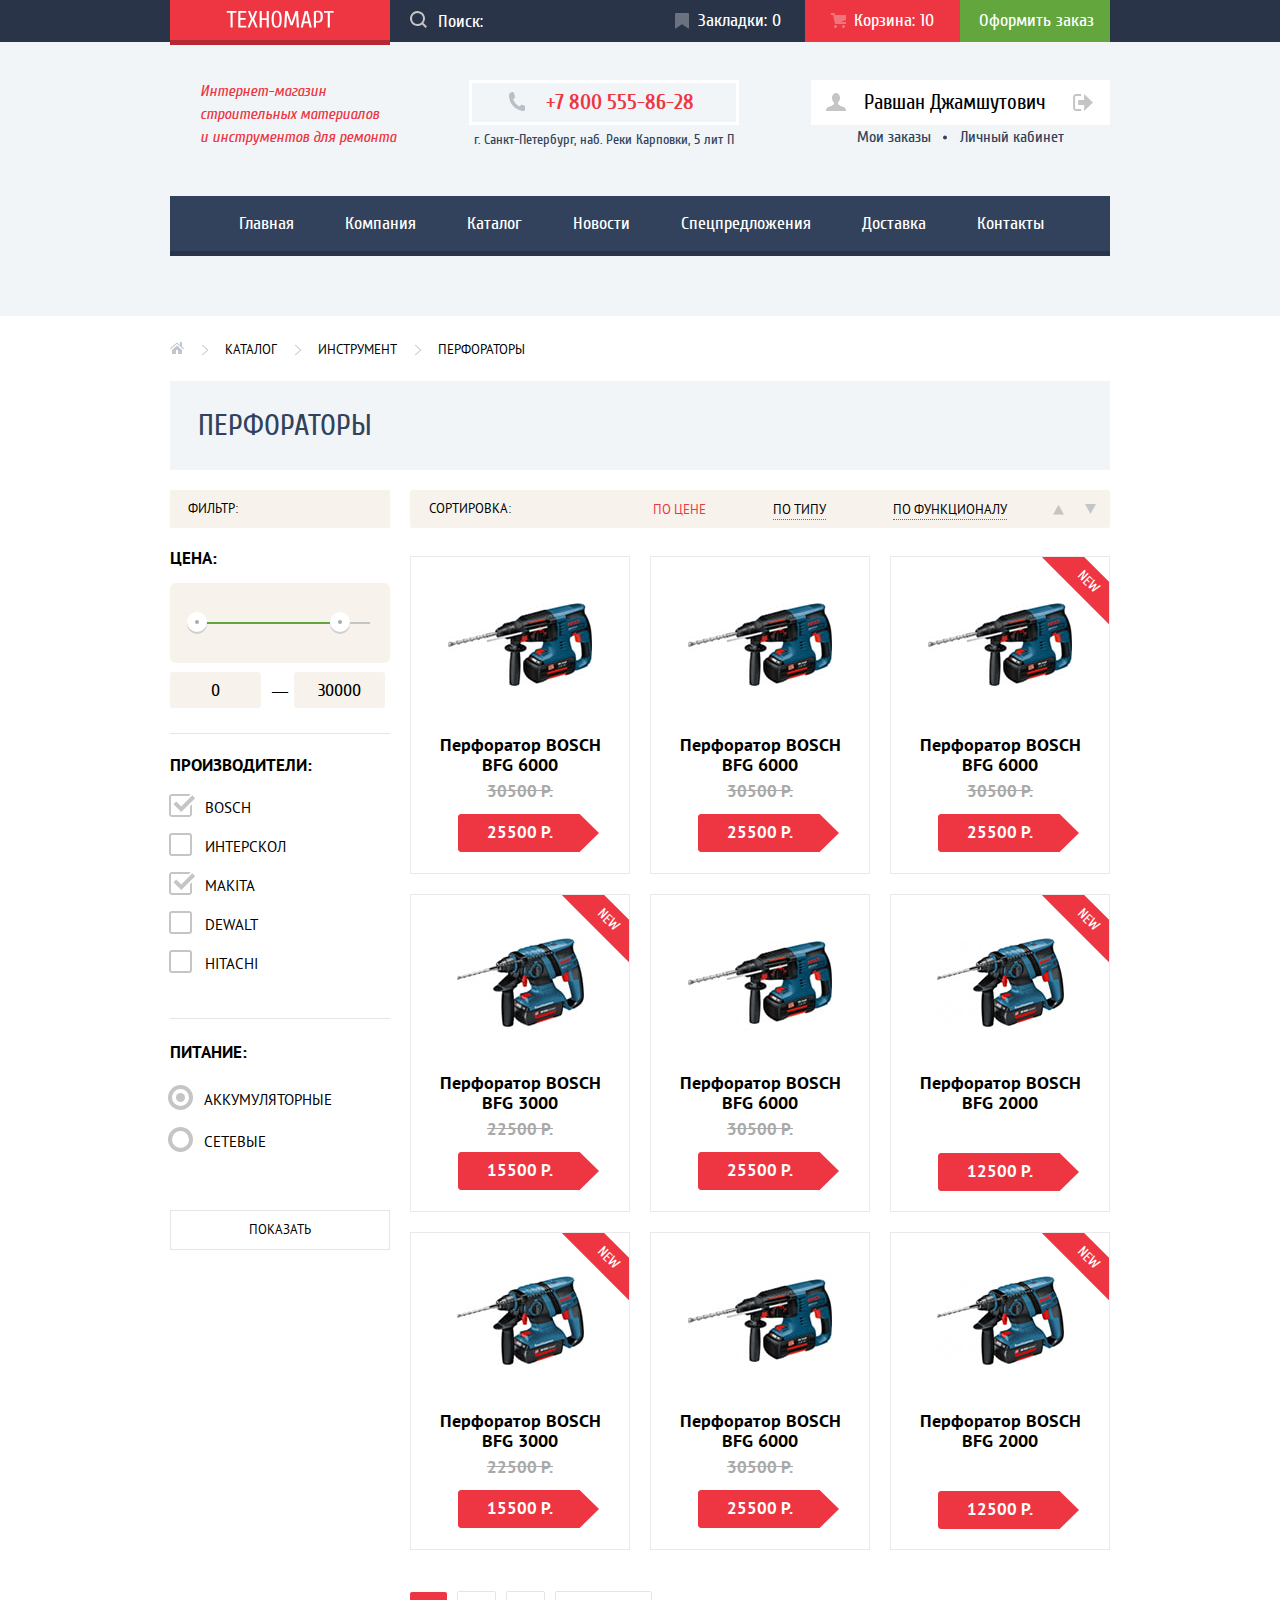
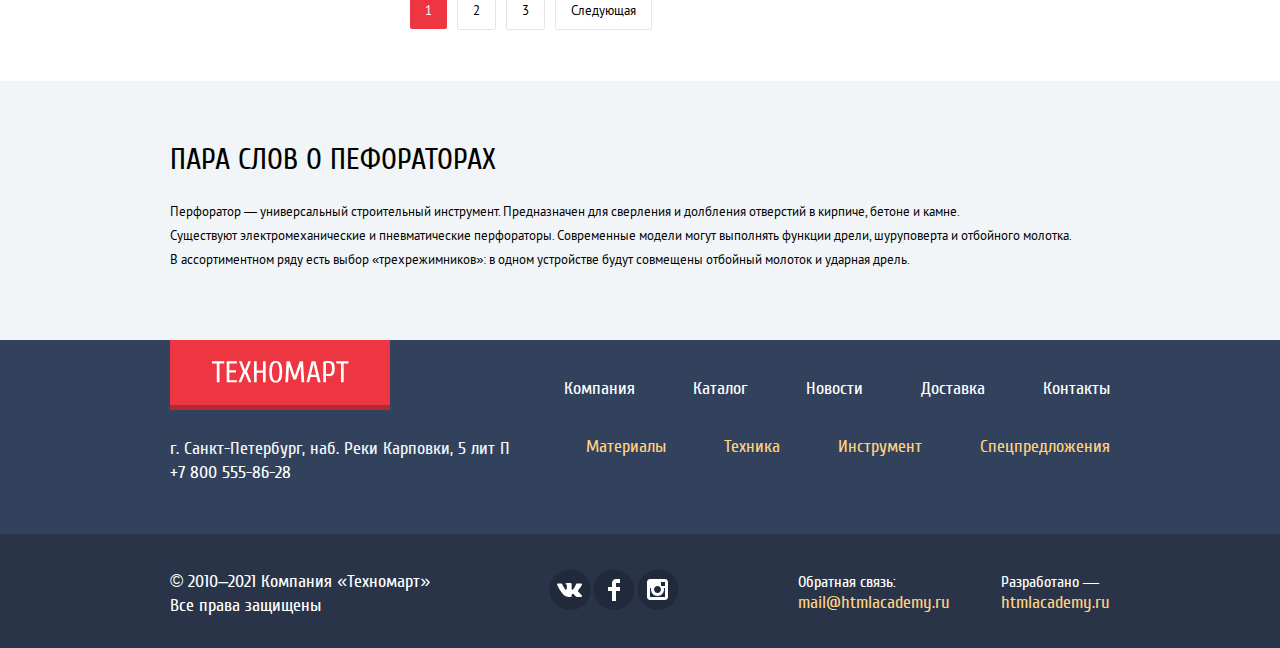
==== commit 291db5f5: "js + Доработки в каталоге" ====
--- a/catalog.html
+++ b/catalog.html
@@ -19,7 +19,8 @@
     <div class="header-top-bar">
       <div class="header-top-wrapper container">
         <a href="index.html" class="logo">
-          <svg xmlns="http://www.w3.org/2000/svg" width="108" height="18" viewBox="0 0 108 18" fill="none" aria-hidden="true" focusable="false">
+          <svg xmlns="http://www.w3.org/2000/svg" width="108" height="18" viewBox="0 0 108 18" fill="none"
+            aria-hidden="true" focusable="false">
             <path fill-rule="evenodd" clip-rule="evenodd"
               d="M103.847 2.65852V17.4498H101.734V2.65852H97.9779V1.01504H107.604V2.65852H103.847ZM95.7123 11.3572C95.3444 11.819 94.8827 12.1477 94.3271 12.3433C93.7714 12.539 93.1101 12.6368 92.3431 12.6368C91.9831 12.6368 91.5762 12.6133 91.1223 12.5663C90.6684 12.5194 90.2927 12.4646 89.9953 12.402V17.4498H87.8823V1.24983C88.4771 1.07765 89.0758 0.956348 89.6784 0.885913C90.281 0.815478 90.9344 0.780261 91.6388 0.780261C92.5779 0.780261 93.3762 0.878087 94.0336 1.07374C94.691 1.26939 95.2231 1.59417 95.6301 2.04809C96.0371 2.502 96.3344 3.10461 96.5223 3.85591C96.7101 4.60722 96.804 5.53852 96.804 6.64983C96.804 7.79243 96.714 8.74722 96.534 9.51417C96.354 10.2811 96.0801 10.8955 95.7123 11.3572ZM94.5149 4.53678C94.3975 3.9733 94.2136 3.52722 93.9631 3.19852C93.7127 2.86983 93.3957 2.63896 93.0123 2.50591C92.6288 2.37287 92.171 2.30635 91.6388 2.30635H89.9953V10.9933H91.6388C92.171 10.9933 92.6288 10.9268 93.0123 10.7937C93.3957 10.6607 93.7127 10.4298 93.9631 10.1011C94.2136 9.77244 94.3975 9.32635 94.5149 8.76287C94.6323 8.19939 94.691 7.49504 94.691 6.64983C94.691 5.80461 94.6323 5.10026 94.5149 4.53678ZM82.5997 13.2237H77.904L76.8475 17.4498H74.7344L78.7257 1.01504H81.7779L85.7692 17.4498H83.6562L82.5997 13.2237ZM80.2988 3.36287H80.2049L78.2562 11.5803H82.2475L80.2988 3.36287ZM70.1562 5.24113H70.0388L66.6344 15.3368H64.5214L61.1171 5.24113H60.9997L60.2953 17.4498H58.1823L59.1214 1.01504H61.704L65.531 12.2846H65.6249L69.4518 1.01504H72.0344L72.9736 17.4498H70.8605L70.1562 5.24113ZM54.3788 15.9237C53.9405 16.5655 53.4123 17.0194 52.794 17.2855C52.1757 17.5516 51.4675 17.6846 50.6692 17.6846C49.871 17.6846 49.1627 17.5516 48.5444 17.2855C47.9262 17.0194 47.3979 16.5655 46.9597 15.9237C46.5214 15.282 46.1888 14.4172 45.9618 13.3294C45.7349 12.2416 45.6214 10.8759 45.6214 9.23244C45.6214 7.58896 45.7349 6.2233 45.9618 5.13548C46.1888 4.04765 46.5214 3.18287 46.9597 2.54113C47.3979 1.89939 47.9262 1.44548 48.5444 1.17939C49.1627 0.913305 49.871 0.780261 50.6692 0.780261C51.4675 0.780261 52.1757 0.913305 52.794 1.17939C53.4123 1.44548 53.9405 1.89939 54.3788 2.54113C54.8171 3.18287 55.1497 4.04765 55.3766 5.13548C55.6036 6.2233 55.7171 7.58896 55.7171 9.23244C55.7171 10.8759 55.6036 12.2416 55.3766 13.3294C55.1497 14.4172 54.8171 15.282 54.3788 15.9237ZM53.3575 5.75765C53.1931 4.84983 52.9779 4.12983 52.7118 3.59765C52.4457 3.06548 52.1327 2.69765 51.7727 2.49417C51.4127 2.2907 51.0449 2.18896 50.6692 2.18896C50.2936 2.18896 49.9257 2.2907 49.5657 2.49417C49.2057 2.69765 48.8927 3.06548 48.6266 3.59765C48.3605 4.12983 48.1453 4.84983 47.981 5.75765C47.8166 6.66548 47.7344 7.82374 47.7344 9.23244C47.7344 10.6411 47.8166 11.7994 47.981 12.7072C48.1453 13.615 48.3605 14.335 48.6266 14.8672C48.8927 15.3994 49.2057 15.7672 49.5657 15.9707C49.9257 16.1742 50.2936 16.2759 50.6692 16.2759C51.0449 16.2759 51.4127 16.1742 51.7727 15.9707C52.1327 15.7672 52.4457 15.3994 52.7118 14.8672C52.9779 14.335 53.1931 13.615 53.3575 12.7072C53.5218 11.7994 53.604 10.6411 53.604 9.23244C53.604 7.82374 53.5218 6.66548 53.3575 5.75765ZM40.691 9.93678H35.7605V17.4498H33.6475V1.01504H35.7605V8.2933H40.691V1.01504H42.804V17.4498H40.691V9.93678ZM29.5396 17.4498L26.6048 10.4063L23.67 17.4498H21.557L25.0787 8.99765L21.9091 1.01504H24.0222L26.6048 7.58896L29.1874 1.01504H31.3004L28.1309 8.99765L31.6526 17.4498H29.5396ZM12.283 1.01504H20.2657V2.65852H14.3961V8.05852H19.5613V9.702H14.3961V15.8063H20.2657V17.4498H12.283V1.01504ZM6.64827 17.4498H4.53522V2.65852H0.778702V1.01504H10.4048V2.65852H6.64827V17.4498Z"
               fill="white" />
@@ -27,7 +28,8 @@
         </a>
         <form class="search">
           <input type="search" id="search" placeholder="Поиск:" class="input-search">
-          <svg width="17" height="17" xmlns="http://www.w3.org/2000/svg" class="icon-search" aria-hidden="true" focusable="false">
+          <svg width="17" height="17" xmlns="http://www.w3.org/2000/svg" class="icon-search" aria-hidden="true"
+            focusable="false">
             <path fill-rule="evenodd" clip-rule="evenodd"
               d="M13.46 12.04L17 15.6 15.59 17l-3.55-3.54a7.5 7.5 0 111.41-1.41zM7.5 2a5.5 5.5 0 10.01 11.01A5.5 5.5 0 007.5 2z" />
           </svg>
@@ -64,14 +66,16 @@
         <div class="nav-profile-catalog">
           <div class="block-user">
             <button href="#" class="user-name">
-              <svg width="20" height="18" xmlns="http://www.w3.org/2000/svg" class="icon-user" aria-hidden="true" focusable="false">
+              <svg width="20" height="18" xmlns="http://www.w3.org/2000/svg" class="icon-user" aria-hidden="true"
+                focusable="false">
                 <path
                   d="M17.88 14.17c-2.14-.74-4.25-1.67-5.2-2.4-.66-.5-.78-1.61-.52-2.4a5.49 5.49 0 001.86-4.29C14.02 2.28 12.22 0 10 0 7.78 0 5.98 2.28 5.98 5.08c0 1.8.75 3.38 1.86 4.28.26.8.14 1.92-.51 2.42-.95.72-3.07 1.65-5.21 2.39C-.03 14.9 0 18 0 18h20s.02-3.1-2.12-3.83z" />
               </svg>
               Равшан Джамшутович
             </button>
             <button href="#" class="logout" aria-label="Выйти из личного кабинета">
-              <svg width="20" height="17" xmlns="http://www.w3.org/2000/svg" class="icon-logout" aria-hidden="true" focusable="false">
+              <svg width="20" height="17" xmlns="http://www.w3.org/2000/svg" class="icon-logout" aria-hidden="true"
+                focusable="false">
                 <path d="M20 8.5L11.12 0v6h-6v5h6v6L20 8.5z" />
                 <path
                   d="M2.1 13.95V3.05c.02-.38.18-1.06 1.02-1.06h5.02V0H3.12C.94 0 .12 1.81.09 3.03v10.94C.1 15.2.94 17 3.12 17h5.02v-1.99H3.12c-.84 0-1-.68-1.01-1.06z" />
@@ -80,7 +84,8 @@
           </div>
           <ul class="menu-profile">
             <li><a href="#" class="btn-profile" aria-label="Перейти к моим заказам">Мои заказы</a></li>
-            <li><a href="#" class="btn-profile btn-profile-last" aria-label="Перейти в личный кабинет">Личный кабинет</a></li>
+            <li><a href="#" class="btn-profile btn-profile-last" aria-label="Перейти в личный кабинет">Личный
+                кабинет</a></li>
           </ul>
         </div>
       </div>
@@ -103,7 +108,8 @@
       <ul class="breadcrumbs">
         <li>
           <a href="index.html" aria-label="Вернуться на главную">
-            <svg width="14" height="12" fill="none" xmlns="http://www.w3.org/2000/svg" aria-hidden="true" focusable="false">
+            <svg width="14" height="12" fill="none" xmlns="http://www.w3.org/2000/svg" aria-hidden="true"
+              focusable="false">
               <path d="M2 8v4h4V8h2v4h4V8L7 3.52 2 8z" fill="#C1C6CE" />
               <path
                 d="M13.83 6.37L12 4.75V0h-2v2.99L7.33.63 7.27.6a.47.47 0 00-.08-.05.55.55 0 00-.1-.02L7 .5l-.1.02a.46.46 0 00-.09.02L6.73.6l-.06.04-6.5 5.73a.5.5 0 00.66.75L7 1.67l6.17 5.44a.5.5 0 00.66-.75z"
@@ -146,23 +152,28 @@
             <legend class="legend-manufacturers">Производители:</legend>
             <ul class="manufacturers-filter-list">
               <li class="filter-option filter-checkbox">
-                <input type="checkbox" name="BOSCH" id="filter-bosch" class="visually-hidden filter-input-checkbox filter-input" checked>
+                <input type="checkbox" name="BOSCH" id="filter-bosch"
+                  class="visually-hidden filter-input-checkbox filter-input" checked>
                 <label for="filter-bosch">BOSCH</label>
               </li>
               <li class="filter-option filter-checkbox">
-                <input type="checkbox" name="interskol" id="filter-interskol" class="visually-hidden filter-input-checkbox filter-input">
+                <input type="checkbox" name="interskol" id="filter-interskol"
+                  class="visually-hidden filter-input-checkbox filter-input">
                 <label for="filter-interskol">Интерскол</label>
               </li>
               <li class="filter-option filter-checkbox">
-                <input type="checkbox" name="makita" id="filter-makita" class="visually-hidden filter-input-checkbox filter-input" checked>
+                <input type="checkbox" name="makita" id="filter-makita"
+                  class="visually-hidden filter-input-checkbox filter-input" checked>
                 <label for="filter-makita">Makita</label>
               </li>
               <li class="filter-option filter-checkbox">
-                <input type="checkbox" name="dewalt" id="filter-dewalt" class="visually-hidden filter-input-checkbox filter-input">
+                <input type="checkbox" name="dewalt" id="filter-dewalt"
+                  class="visually-hidden filter-input-checkbox filter-input">
                 <label for="filter-dewalt">Dewalt</label>
               </li>
               <li class="filter-option filter-checkbox">
-                <input type="checkbox" name="hittachi" id="filter-hittachi" class="visually-hidden filter-input-checkbox filter-input">
+                <input type="checkbox" name="hittachi" id="filter-hittachi"
+                  class="visually-hidden filter-input-checkbox filter-input">
                 <label for="filter-hittachi">Hitachi</label>
               </li>
             </ul>
@@ -171,11 +182,13 @@
             <legend class="legend-charging">Питание:</legend>
             <ul class="charging-filter-list">
               <li class="filter-option filter-option-radio">
-                <input type="radio" name="power-group" value="battery" id="filter-battery" class="visually-hidden filter-input-radio" checked>
+                <input type="radio" name="power-group" value="battery" id="filter-battery"
+                  class="visually-hidden filter-input-radio" checked>
                 <label for="filter-battery">Аккумуляторные</label>
               </li>
               <li class="filter-option filter-option-radio">
-                <input type="radio" name="power-group" value="network" id="filter-network" class="visually-hidden filter-input-radio">
+                <input type="radio" name="power-group" value="network" id="filter-network"
+                  class="visually-hidden filter-input-radio">
                 <label for="filter-network">Сетевые</label>
               </li>
             </ul>
@@ -188,21 +201,26 @@
           <h2>Сортировка:</h2>
           <div class="unification-sorting">
             <ul class="but-sort-list">
-              <li class="by-price"><button type="button" class="but-sort-active but-sort" aria-label="Сортировать по цене">По цене</button></li>
-              <li class="by-type"><button type="button" class="but-sort" aria-label="Сортировать по типу">По типу</button></li>
-              <li class="by-function"><button type="button" class="but-sort" aria-label="Сортировать по функционалу">По функционалу</button></li>
+              <li class="by-price"><button type="button" class="but-sort-active but-sort"
+                  aria-label="Сортировать по цене">По цене</button></li>
+              <li class="by-type"><button type="button" class="but-sort" aria-label="Сортировать по типу">По
+                  типу</button></li>
+              <li class="by-function"><button type="button" class="but-sort" aria-label="Сортировать по функционалу">По
+                  функционалу</button></li>
             </ul>
             <ul class="but-up-down">
               <li>
                 <button type="button" class="but-up but-up-down-active">
-                  <svg xmlns="http://www.w3.org/2000/svg" width="11" height="10" viewBox="0 0 11 10" aria-hidden="true" focusable="false">
+                  <svg xmlns="http://www.w3.org/2000/svg" width="11" height="10" viewBox="0 0 11 10" aria-hidden="true"
+                    focusable="false">
                     <path d="M5.5 10L0 0H11" />
                   </svg>
                 </button>
               </li>
               <li>
                 <button type="button" class="but-down">
-                  <svg xmlns="http://www.w3.org/2000/svg" width="11" height="10" viewBox="0 0 11 10" aria-hidden="true" focusable="false">
+                  <svg xmlns="http://www.w3.org/2000/svg" width="11" height="10" viewBox="0 0 11 10" aria-hidden="true"
+                    focusable="false">
                     <path d="M5.5 10L0 0H11" />
                   </svg>
                 </button>
@@ -220,7 +238,8 @@
                     Купить
                   </button>
                 </li>
-                <li><button type="button" class="button-bookmarks" aria-label="Добавить товар в закладки">В Закладки</button></li>
+                <li><button type="button" class="button-bookmarks" aria-label="Добавить товар в закладки">В
+                    Закладки</button></li>
               </ul>
               <p class="product-image-wrapper">
                 <img src="image/bfg6000.jpg" alt="Синий перфоратор Bosch BFG 6000 с коротким сверлом" width="144"
@@ -230,20 +249,22 @@
               <span class="price">30500 Р.</span>
               <div class="disc-div">
                 <p class="disc">25500 Р.</p>
-                <svg width="141" height="38" viewBox="0 0 141 38" fill="none" xmlns="http://www.w3.org/2000/svg" aria-hidden="true" focusable="false">
-                  <path d="M121.632 0H3C1.35 0 0 1.35 0 3V35C0 36.65 1.35 38 3 38H121.632L141 19L121.632 0Z"
-                    fill="#EE3643" />
-                </svg>
-              </div>
-            </li>
-            <li class="product">
-              <ul class="buttons-catalog-item">
-                <li>
-                  <button type="button" class="button-buy" aria-label="Добавить товар в коризну">
-                    Купить
-                  </button>
-                </li>
-                <li><button type="button" class="button-bookmarks" aria-label="Добавить товар в закладки">В Закладки</button></li>
+                <svg width="141" height="38" viewBox="0 0 141 38" fill="none" xmlns="http://www.w3.org/2000/svg"
+                  aria-hidden="true" focusable="false">
+                  <path d="M121.632 0H3C1.35 0 0 1.35 0 3V35C0 36.65 1.35 38 3 38H121.632L141 19L121.632 0Z"
+                    fill="#EE3643" />
+                </svg>
+              </div>
+            </li>
+            <li class="product">
+              <ul class="buttons-catalog-item">
+                <li>
+                  <button type="button" class="button-buy" aria-label="Добавить товар в коризну">
+                    Купить
+                  </button>
+                </li>
+                <li><button type="button" class="button-bookmarks" aria-label="Добавить товар в закладки">В
+                    Закладки</button></li>
               </ul>
               <p class="product-image-wrapper">
                 <img src="image/bfg6000.jpg" alt="Синий перфоратор Bosch BFG 6000 с коротким сверлом" width="144"
@@ -253,20 +274,22 @@
               <span class="price">30500 Р.</span>
               <div class="disc-div">
                 <p class="disc">25500 Р.</p>
-                <svg width="141" height="38" viewBox="0 0 141 38" fill="none" xmlns="http://www.w3.org/2000/svg" aria-hidden="true" focusable="false">
-                  <path d="M121.632 0H3C1.35 0 0 1.35 0 3V35C0 36.65 1.35 38 3 38H121.632L141 19L121.632 0Z"
-                    fill="#EE3643" />
-                </svg>
-              </div>
-            </li>
-            <li class="product">
-              <ul class="buttons-catalog-item">
-                <li>
-                  <button type="button" class="button-buy" aria-label="Добавить товар в коризну">
-                    Купить
-                  </button>
-                </li>
-                <li><button type="button" class="button-bookmarks" aria-label="Добавить товар в закладки">В Закладки</button></li>
+                <svg width="141" height="38" viewBox="0 0 141 38" fill="none" xmlns="http://www.w3.org/2000/svg"
+                  aria-hidden="true" focusable="false">
+                  <path d="M121.632 0H3C1.35 0 0 1.35 0 3V35C0 36.65 1.35 38 3 38H121.632L141 19L121.632 0Z"
+                    fill="#EE3643" />
+                </svg>
+              </div>
+            </li>
+            <li class="product">
+              <ul class="buttons-catalog-item">
+                <li>
+                  <button type="button" class="button-buy" aria-label="Добавить товар в коризну">
+                    Купить
+                  </button>
+                </li>
+                <li><button type="button" class="button-bookmarks" aria-label="Добавить товар в закладки">В
+                    Закладки</button></li>
               </ul>
               <span class="new">NEW</span>
               <p class="product-image-wrapper">
@@ -277,7 +300,8 @@
               <span class="price">30500 Р.</span>
               <div class="disc-div">
                 <p class="disc">25500 Р.</p>
-                <svg width="141" height="38" viewBox="0 0 141 38" fill="none" xmlns="http://www.w3.org/2000/svg" aria-hidden="true" focusable="false">
+                <svg width="141" height="38" viewBox="0 0 141 38" fill="none" xmlns="http://www.w3.org/2000/svg"
+                  aria-hidden="true" focusable="false">
                   <path d="M121.632 0H3C1.35 0 0 1.35 0 3V35C0 36.65 1.35 38 3 38H121.632L141 19L121.632 0Z"
                     fill="#EE3643" />
                 </svg>
@@ -291,7 +315,8 @@
                     Купить
                   </button>
                 </li>
-                <li><button type="button" class="button-bookmarks" aria-label="Добавить товар в закладки">В Закладки</button></li>
+                <li><button type="button" class="button-bookmarks" aria-label="Добавить товар в закладки">В
+                    Закладки</button></li>
               </ul>
               <p class="product-image-wrapper">
                 <img src="image/bfg3000.jpg" alt="Синий перфоратор Bosch BFG 3000 с коротким сверлом" width="144"
@@ -301,20 +326,22 @@
               <span class="price">22500 Р.</span>
               <div class="disc-div">
                 <p class="disc">15500 Р.</p>
-                <svg width="141" height="38" viewBox="0 0 141 38" fill="none" xmlns="http://www.w3.org/2000/svg" aria-hidden="true" focusable="false">
-                  <path d="M121.632 0H3C1.35 0 0 1.35 0 3V35C0 36.65 1.35 38 3 38H121.632L141 19L121.632 0Z"
-                    fill="#EE3643" />
-                </svg>
-              </div>
-            </li>
-            <li class="product">
-              <ul class="buttons-catalog-item">
-                <li>
-                  <button type="button" class="button-buy" aria-label="Добавить товар в коризну">
-                    Купить
-                  </button>
-                </li>
-                <li><button type="button" class="button-bookmarks" aria-label="Добавить товар в закладки">В Закладки</button></li>
+                <svg width="141" height="38" viewBox="0 0 141 38" fill="none" xmlns="http://www.w3.org/2000/svg"
+                  aria-hidden="true" focusable="false">
+                  <path d="M121.632 0H3C1.35 0 0 1.35 0 3V35C0 36.65 1.35 38 3 38H121.632L141 19L121.632 0Z"
+                    fill="#EE3643" />
+                </svg>
+              </div>
+            </li>
+            <li class="product">
+              <ul class="buttons-catalog-item">
+                <li>
+                  <button type="button" class="button-buy" aria-label="Добавить товар в коризну">
+                    Купить
+                  </button>
+                </li>
+                <li><button type="button" class="button-bookmarks" aria-label="Добавить товар в закладки">В
+                    Закладки</button></li>
               </ul>
               <p class="product-image-wrapper">
                 <img src="image/bfg6000.jpg" alt="Синий перфоратор Bosch BFG 6000 с коротким сверлом" width="144"
@@ -324,7 +351,8 @@
               <span class="price">30500 Р.</span>
               <div class="disc-div">
                 <p class="disc">25500 Р.</p>
-                <svg width="141" height="38" viewBox="0 0 141 38" fill="none" xmlns="http://www.w3.org/2000/svg" aria-hidden="true" focusable="false">
+                <svg width="141" height="38" viewBox="0 0 141 38" fill="none" xmlns="http://www.w3.org/2000/svg"
+                  aria-hidden="true" focusable="false">
                   <path d="M121.632 0H3C1.35 0 0 1.35 0 3V35C0 36.65 1.35 38 3 38H121.632L141 19L121.632 0Z"
                     fill="#EE3643" />
                 </svg>
@@ -338,7 +366,8 @@
                     Купить
                   </button>
                 </li>
-                <li><button type="button" class="button-bookmarks" aria-label="Добавить товар в закладки">В Закладки</button></li>
+                <li><button type="button" class="button-bookmarks" aria-label="Добавить товар в закладки">В
+                    Закладки</button></li>
               </ul>
               <p class="product-image-wrapper">
                 <img src="image/bfg2000.jpg" alt="Синий перфоратор Bosch BFG 3000 с коротким сверлом" width="127"
@@ -347,7 +376,8 @@
               <h3 class="name-product name-product-no-disc">Перфоратор BOSCH BFG 2000</h3>
               <div class="disc-div">
                 <p class="disc">12500 Р.</p>
-                <svg width="141" height="38" viewBox="0 0 141 38" fill="none" xmlns="http://www.w3.org/2000/svg" aria-hidden="true" focusable="false">
+                <svg width="141" height="38" viewBox="0 0 141 38" fill="none" xmlns="http://www.w3.org/2000/svg"
+                  aria-hidden="true" focusable="false">
                   <path d="M121.632 0H3C1.35 0 0 1.35 0 3V35C0 36.65 1.35 38 3 38H121.632L141 19L121.632 0Z"
                     fill="#EE3643" />
                 </svg>
@@ -361,7 +391,8 @@
                     Купить
                   </button>
                 </li>
-                <li><button type="button" class="button-bookmarks" aria-label="Добавить товар в закладки">В Закладки</button></li>
+                <li><button type="button" class="button-bookmarks" aria-label="Добавить товар в закладки">В
+                    Закладки</button></li>
               </ul>
               <p class="product-image-wrapper">
                 <img src="image/bfg3000.jpg" alt="Синий перфоратор Bosch BFG 3000 с коротким сверлом" width="127"
@@ -371,7 +402,8 @@
               <span class="price">22500 Р.</span>
               <div class="disc-div">
                 <p class="disc">15500 Р.</p>
-                <svg width="141" height="38" viewBox="0 0 141 38" fill="none" xmlns="http://www.w3.org/2000/svg" aria-hidden="true" focusable="false">
+                <svg width="141" height="38" viewBox="0 0 141 38" fill="none" xmlns="http://www.w3.org/2000/svg"
+                  aria-hidden="true" focusable="false">
                   <path d="M121.632 0H3C1.35 0 0 1.35 0 3V35C0 36.65 1.35 38 3 38H121.632L141 19L121.632 0Z"
                     fill="#EE3643" />
                 </svg>
@@ -385,7 +417,8 @@
                     Купить
                   </button>
                 </li>
-                <li><button type="button" class="button-bookmarks" aria-label="Добавить товар в закладки">В Закладки</button></li>
+                <li><button type="button" class="button-bookmarks" aria-label="Добавить товар в закладки">В
+                    Закладки</button></li>
               </ul>
               <p class="product-image-wrapper">
                 <img src="image/bfg6000.jpg" alt="Синий перфоратор Bosch BFG 6000 с коротким сверлом" width="144"
@@ -395,7 +428,8 @@
               <span class="price">30500 Р.</span>
               <div class="disc-div">
                 <p class="disc">25500 Р.</p>
-                <svg width="141" height="38" viewBox="0 0 141 38" fill="none" xmlns="http://www.w3.org/2000/svg" aria-hidden="true" focusable="false">
+                <svg width="141" height="38" viewBox="0 0 141 38" fill="none" xmlns="http://www.w3.org/2000/svg"
+                  aria-hidden="true" focusable="false">
                   <path d="M121.632 0H3C1.35 0 0 1.35 0 3V35C0 36.65 1.35 38 3 38H121.632L141 19L121.632 0Z"
                     fill="#EE3643" />
                 </svg>
@@ -409,7 +443,8 @@
                     Купить
                   </button>
                 </li>
-                <li><button type="button" class="button-bookmarks" aria-label="Добавить товар в закладки">В Закладки</button></li>
+                <li><button type="button" class="button-bookmarks" aria-label="Добавить товар в закладки">В
+                    Закладки</button></li>
               </ul>
               <p class="product-image-wrapper">
                 <img src="image/bfg2000.jpg" alt="Синий перфоратор Bosch BFG 2000 с коротким сверлом" width="127"
@@ -418,7 +453,8 @@
               <h3 class="name-product name-product-no-disc">Перфоратор BOSCH BFG 2000</h3>
               <div class="disc-div">
                 <p class="disc">12500 Р.</p>
-                <svg width="141" height="38" viewBox="0 0 141 38" fill="none" xmlns="http://www.w3.org/2000/svg" aria-hidden="true" focusable="false">
+                <svg width="141" height="38" viewBox="0 0 141 38" fill="none" xmlns="http://www.w3.org/2000/svg"
+                  aria-hidden="true" focusable="false">
                   <path d="M121.632 0H3C1.35 0 0 1.35 0 3V35C0 36.65 1.35 38 3 38H121.632L141 19L121.632 0Z"
                     fill="#EE3643" />
                 </svg>
@@ -455,8 +491,9 @@
         <section class="footer-top container">
           <h2 class="visually-hidden">Адрес и навигация</h2>
           <div class="footer-section-top">
-            <a class="logo-footer">
-              <svg xmlns="http://www.w3.org/2000/svg" width="138" height="23" viewBox="0 0 138 23" fill="none" aria-hidden="true" focusable="false">
+            <a class="logo-footer" href="index.html">
+              <svg xmlns="http://www.w3.org/2000/svg" width="138" height="23" viewBox="0 0 138 23" fill="none"
+                aria-hidden="true" focusable="false">
                 <path fill-rule="evenodd" clip-rule="evenodd"
                   d="M132.694 3.39708V22.2971H129.994V3.39708H125.194V1.29708H137.494V3.39708H132.694ZM122.299 14.5121C121.829 15.1021 121.239 15.5221 120.529 15.7721C119.819 16.0221 118.974 16.1471 117.994 16.1471C117.534 16.1471 117.014 16.1171 116.434 16.0571C115.854 15.9971 115.374 15.9271 114.994 15.8471V22.2971H112.294V1.59707C113.054 1.37707 113.819 1.22207 114.589 1.13207C115.359 1.04207 116.194 0.99707 117.094 0.99707C118.294 0.99707 119.314 1.12207 120.154 1.37207C120.994 1.62207 121.674 2.03707 122.194 2.61707C122.714 3.19707 123.094 3.96707 123.334 4.92707C123.574 5.88707 123.694 7.07707 123.694 8.49707C123.694 9.95707 123.579 11.1771 123.349 12.1571C123.119 13.1371 122.769 13.9221 122.299 14.5121ZM120.769 5.79706C120.619 5.07706 120.384 4.50706 120.064 4.08706C119.744 3.66706 119.339 3.37206 118.849 3.20206C118.359 3.03206 117.774 2.94706 117.094 2.94706H114.994V14.0471H117.094C117.774 14.0471 118.359 13.9621 118.849 13.7921C119.339 13.6221 119.744 13.3271 120.064 12.9071C120.384 12.4871 120.619 11.9171 120.769 11.1971C120.919 10.4771 120.994 9.57706 120.994 8.49706C120.994 7.41706 120.919 6.51706 120.769 5.79706ZM105.544 16.8971H99.544L98.194 22.2971H95.494L100.594 1.29708H104.494L109.594 22.2971H106.894L105.544 16.8971ZM102.604 4.29706H102.484L99.994 14.7971H105.094L102.604 4.29706ZM89.644 6.69708H89.494L85.144 19.5971H82.444L78.094 6.69708H77.944L77.044 22.2971H74.344L75.544 1.29708H78.844L83.734 15.6971H83.854L88.744 1.29708H92.044L93.244 22.2971H90.544L89.644 6.69708ZM69.484 20.3471C68.924 21.1671 68.249 21.7471 67.459 22.0871C66.669 22.4271 65.764 22.5971 64.744 22.5971C63.724 22.5971 62.819 22.4271 62.029 22.0871C61.239 21.7471 60.564 21.1671 60.004 20.3471C59.444 19.5271 59.019 18.4221 58.729 17.0321C58.439 15.6421 58.294 13.8971 58.294 11.7971C58.294 9.69707 58.439 7.95207 58.729 6.56207C59.019 5.17207 59.444 4.06707 60.004 3.24707C60.564 2.42707 61.239 1.84707 62.029 1.50707C62.819 1.16707 63.724 0.99707 64.744 0.99707C65.764 0.99707 66.669 1.16707 67.459 1.50707C68.249 1.84707 68.924 2.42707 69.484 3.24707C70.044 4.06707 70.469 5.17207 70.759 6.56207C71.049 7.95207 71.194 9.69707 71.194 11.7971C71.194 13.8971 71.049 15.6421 70.759 17.0321C70.469 18.4221 70.044 19.5271 69.484 20.3471ZM68.179 7.35707C67.969 6.19707 67.694 5.27707 67.354 4.59707C67.014 3.91707 66.614 3.44707 66.154 3.18707C65.694 2.92707 65.224 2.79707 64.744 2.79707C64.264 2.79707 63.794 2.92707 63.334 3.18707C62.874 3.44707 62.474 3.91707 62.134 4.59707C61.794 5.27707 61.519 6.19707 61.309 7.35707C61.099 8.51707 60.994 9.99707 60.994 11.7971C60.994 13.5971 61.099 15.0771 61.309 16.2371C61.519 17.3971 61.794 18.3171 62.134 18.9971C62.474 19.6771 62.874 20.1471 63.334 20.4071C63.794 20.6671 64.264 20.7971 64.744 20.7971C65.224 20.7971 65.694 20.6671 66.154 20.4071C66.614 20.1471 67.014 19.6771 67.354 18.9971C67.694 18.3171 67.969 17.3971 68.179 16.2371C68.389 15.0771 68.494 13.5971 68.494 11.7971C68.494 9.99707 68.389 8.51707 68.179 7.35707ZM51.994 12.6971H45.694V22.2971H42.994V1.29708H45.694V10.5971H51.994V1.29708H54.694V22.2971H51.994V12.6971ZM37.745 22.2971L33.995 13.2971L30.245 22.2971H27.545L32.045 11.4971L27.995 1.29708H30.695L33.995 9.69708L37.295 1.29708H39.995L35.945 11.4971L40.445 22.2971H37.745ZM15.695 1.29708H25.895V3.39708H18.395V10.2971H24.995V12.3971H18.395V20.1971H25.895V22.2971H15.695V1.29708ZM8.495 22.2971H5.795V3.39708H0.994995V1.29708H13.295V3.39708H8.495V22.2971Z"
                   fill="white" />
@@ -478,10 +515,13 @@
               <a href="tel:+78005558628" class="phone-footer">+7 800 555-86-28</a>
             </div>
             <ul class="index-nav">
-              <li><a href="#" class="index-nav-link" aria-label="Перейти на страницу каталога материалов">Материалы</a></li>
+              <li><a href="#" class="index-nav-link" aria-label="Перейти на страницу каталога материалов">Материалы</a>
+              </li>
               <li><a href="#" class="index-nav-link" aria-label="Перейти на страницу каталога техники">Техника</a></li>
-              <li><a href="#" class="index-nav-link" aria-label="Перейти на страницу каталога инструментов">Инструмент</a></li>
-              <li><a href="#" class="index-nav-link" aria-label="Перейти на страницу спецпредложений">Спецпредложения</a></li>
+              <li><a href="#" class="index-nav-link"
+                  aria-label="Перейти на страницу каталога инструментов">Инструмент</a></li>
+              <li><a href="#" class="index-nav-link"
+                  aria-label="Перейти на страницу спецпредложений">Спецпредложения</a></li>
             </ul>
           </div>
         </section>
@@ -516,7 +556,8 @@
                   <path fill-rule="evenodd" clip-rule="evenodd"
                     d="M21.8938 1.4839C33.1232 1.4839 42.2265 10.5873 42.2265 21.8169C42.2265 33.0461 33.1232 42.1494 21.8938 42.1494C10.6643 42.1494 1.56108 33.0461 1.56108 21.8169C1.56108 10.5873 10.6643 1.4839 21.8938 1.4839Z"
                     class="btn-social-circle" />
-                  <path d="M28 15V11H24C21.7909 11 20 12.7909 20 15V19H16V23H20V33H24V23H28V19H24V15H28Z" fill="white" />
+                  <path d="M28 15V11H24C21.7909 11 20 12.7909 20 15V19H16V23H20V33H24V23H28V19H24V15H28Z"
+                    fill="white" />
                 </svg>
               </a>
             </li>
@@ -550,7 +591,7 @@
     </footer>
   </main>
   <section class="modal modal-cart">
-    <button class="btn-close" aria-label="Закрыть">
+    <button class="modal-close" aria-label="Закрыть">
       <svg width="21" height="21" fill="none" xmlns="http://www.w3.org/2000/svg" aria-hidden="true" focusable="false">
         <path
           d="M13.27 10.5l7.42-7.42a1 1 0 000-1.42L19.34.3a1 1 0 00-1.42 0L10.5 7.73 3.08.3a1 1 0 00-1.42 0L.3 1.66a1 1 0 000 1.42l7.43 7.42L.3 17.92a1 1 0 000 1.42l1.35 1.35a1 1 0 001.42 0l7.42-7.42 7.42 7.42a1 1 0 001.42 0l1.36-1.35a1 1 0 000-1.42l-7.43-7.42z"
@@ -559,10 +600,12 @@
     </button>
     <h2 class="modal-cart-title">Товар добавлен в корзину!</h2>
     <ul class="modal-cart-list">
-      <li><button type="button" class="button modal-button-arrange" aria-label="Перейти к оформлению заказа">Оформить заказ</button></li>
+      <li><button type="button" class="button modal-button-arrange" aria-label="Перейти к оформлению заказа">Оформить
+          заказ</button></li>
       <li><button type="button" class="button-continue-shop">Продолжить покупки</button></li>
     </ul>
   </section>
+  <script src="js/cart.js"></script>
 </body>
 
 </html>
--- a/css/style.css
+++ b/css/style.css
@@ -833,8 +833,9 @@
   padding: 10px 40px;
 }
 
-.contacts-button {
+.feedback-button {
   padding: 10px 61px;
+  cursor: pointer;
 }
 
 .list-products {
@@ -1145,7 +1146,7 @@
   padding: 0;
 }
 
-.button-service button {
+.button-service {
   width: 240px;
   height: 61px;
   background: #32425C;
@@ -1161,10 +1162,9 @@
   box-shadow: inset 0px 1px 0px #405069;
   box-shadow: inset 0px -1px 0px #293449;
   cursor: pointer;
-
-}
-
-.button-service button:focus {
+}
+
+.button-service:focus {
   background: var(--basic-white);
   box-shadow: 0px 1px 0px var(--basic-white);
   font-weight: bold;
@@ -1192,17 +1192,29 @@
   right: 0;
 }
 
-.button-service button:hover {
+.button-service:hover {
   background: #293449;
 }
 
-.button-service-active button {
+.button-service-current {
   background: var(--basic-white);
   color: var(--basic-dark-blue);
+  width: 240px;
+  height: 61px;
+  border: 0px;
+  font-family: Cuprum;
+  font-style: normal;
+  font-weight: bold;
+  font-size: 21px;
+  line-height: 30px;
+  box-shadow: inset 0px 1px 0px #405069;
+  box-shadow: inset 0px -1px 0px #293449;
+  cursor: pointer;
 }
 
 .block-service-delivery {
   position: relative;
+  display: none;
 }
 
 .block-service-delivery::after {
@@ -1217,14 +1229,29 @@
 }
 
 .block-service-gurantee {
+  position: relative;
+  display: none;
+}
+
+.block-service-gurantee::after {
+  content: " ";
   background: url(../image/btn-gurantee.png) no-repeat;
-  background-position: 0 0;
+  z-index: 0;
+  width: 389px;
+  height: 283px;
+  position: absolute;
+  top: 0;
+  left: 0;
 }
 
 .block-service-credit {
   background: url(../image/btn-credit.png) no-repeat;
   background-position: 0 0;
-
+  display: none;
+}
+
+.block-serivce-current {
+  display: block;
 }
 
 .services-desc {
@@ -1278,6 +1305,11 @@
 
 .map {
   margin-bottom: 25px;
+  border: none;
+  background: url(../image/map.jpg) no-repeat;
+  width: 300px;
+  height: 158px;
+  cursor: pointer;
 }
 
 .section-contacts {
@@ -1473,24 +1505,24 @@
 
 .footer-copyright {}
 
-.btn-close {
+.modal-close {
   position: absolute;
   border: none;
   background: none;
   cursor: pointer;
 }
 
-.modal-cart>.btn-close {
+.modal-cart>.modal-close {
   top: 11px;
   right: 11px;
 }
 
-.modal-feedback>.btn-close {
+.modal-feedback>.modal-close {
   top: 14px;
   right: 11px;
 }
 
-.modal-map>.btn-close {
+.modal-map>.modal-close {
   top: 10px;
   right: 6px;
 }
@@ -1505,6 +1537,7 @@
   box-shadow: 0px 4px 20px rgba(0, 0, 0, 0.15);
   z-index: 100;
   border-top: 7px solid var(--basic-red);
+  display: none;
 }
 
 .modal-cart {
@@ -1534,7 +1567,6 @@
   position: absolute;
   top: 48px;
   left: 81px;
-
 }
 
 .modal-cart-list {
@@ -1575,19 +1607,28 @@
   width: 620px;
   bottom: 352px;
   padding-top: 39px;
-  display: flex;
   flex-direction: column;
   align-items: center;
   padding: 0 80px;
   background: var(--basic-white);
-
 }
 
 .modal-map {
   top: auto;
   bottom: 110px;
   width: 943px;
+
   display: none;
+}
+
+.modal-show {
+  display: flex;
+  animation: bounce 0.6s;
+}
+
+.modal-show-block {
+  display: block;
+  animation: bounce 0.6s;
 }
 
 .modal-feedback input {
@@ -1630,7 +1671,7 @@
   padding-left: 12px;
 }
 
-.form-modal {
+.form-feedback {
   width: 460px;
   display: flex;
   flex-wrap: wrap;
@@ -1659,7 +1700,50 @@
   background: var(--basic-gray-button);
 }
 
-
+.modal-error {
+  animation: shake 0.6s;
+}
+
+@keyframes bounce {
+  0% {
+    transform: translateY(-2000px);
+  }
+
+  70% {
+    transform: translateY(30px);
+  }
+
+  90% {
+    transform: translateY(-10px);
+  }
+
+  100% {
+    transform: translateY(0);
+  }
+}
+
+@keyframes shake {
+
+  0%,
+  100% {
+    transform: translateX(0);
+  }
+
+  10%,
+  30%,
+  50%,
+  70%,
+  90% {
+    transform: translateX(-10px);
+  }
+
+  20%,
+  40%,
+  60%,
+  80% {
+    transform: translateX(10px);
+  }
+}
 
 .block-user {
   background: var(--basic-white);
@@ -1870,6 +1954,7 @@
   text-transform: uppercase;
   width: 100%;
   padding: 10px 0;
+  cursor: pointer;
 }
 
 .button-continue-shop {
@@ -1941,6 +2026,7 @@
   fill: var(--basic-icon);
   padding: 0;
   margin: 0;
+  cursor: pointer;
 }
 
 .but-up:hover,
@@ -1972,6 +2058,7 @@
   text-transform: uppercase;
   margin: 0;
   padding: 0;
+  cursor: pointer;
 }
 
 .but-sort {
@@ -2071,10 +2158,10 @@
 .toggle {
   cursor: pointer;
   position: absolute;
-  top: 30px;
+  top: 29px;
   left: 0;
-  width: 4px;
-  height: 4px;
+  width: 20px;
+  height: 20px;
   padding: 0;
   background: #ababab;
   border: 8px solid var(--basic-white);
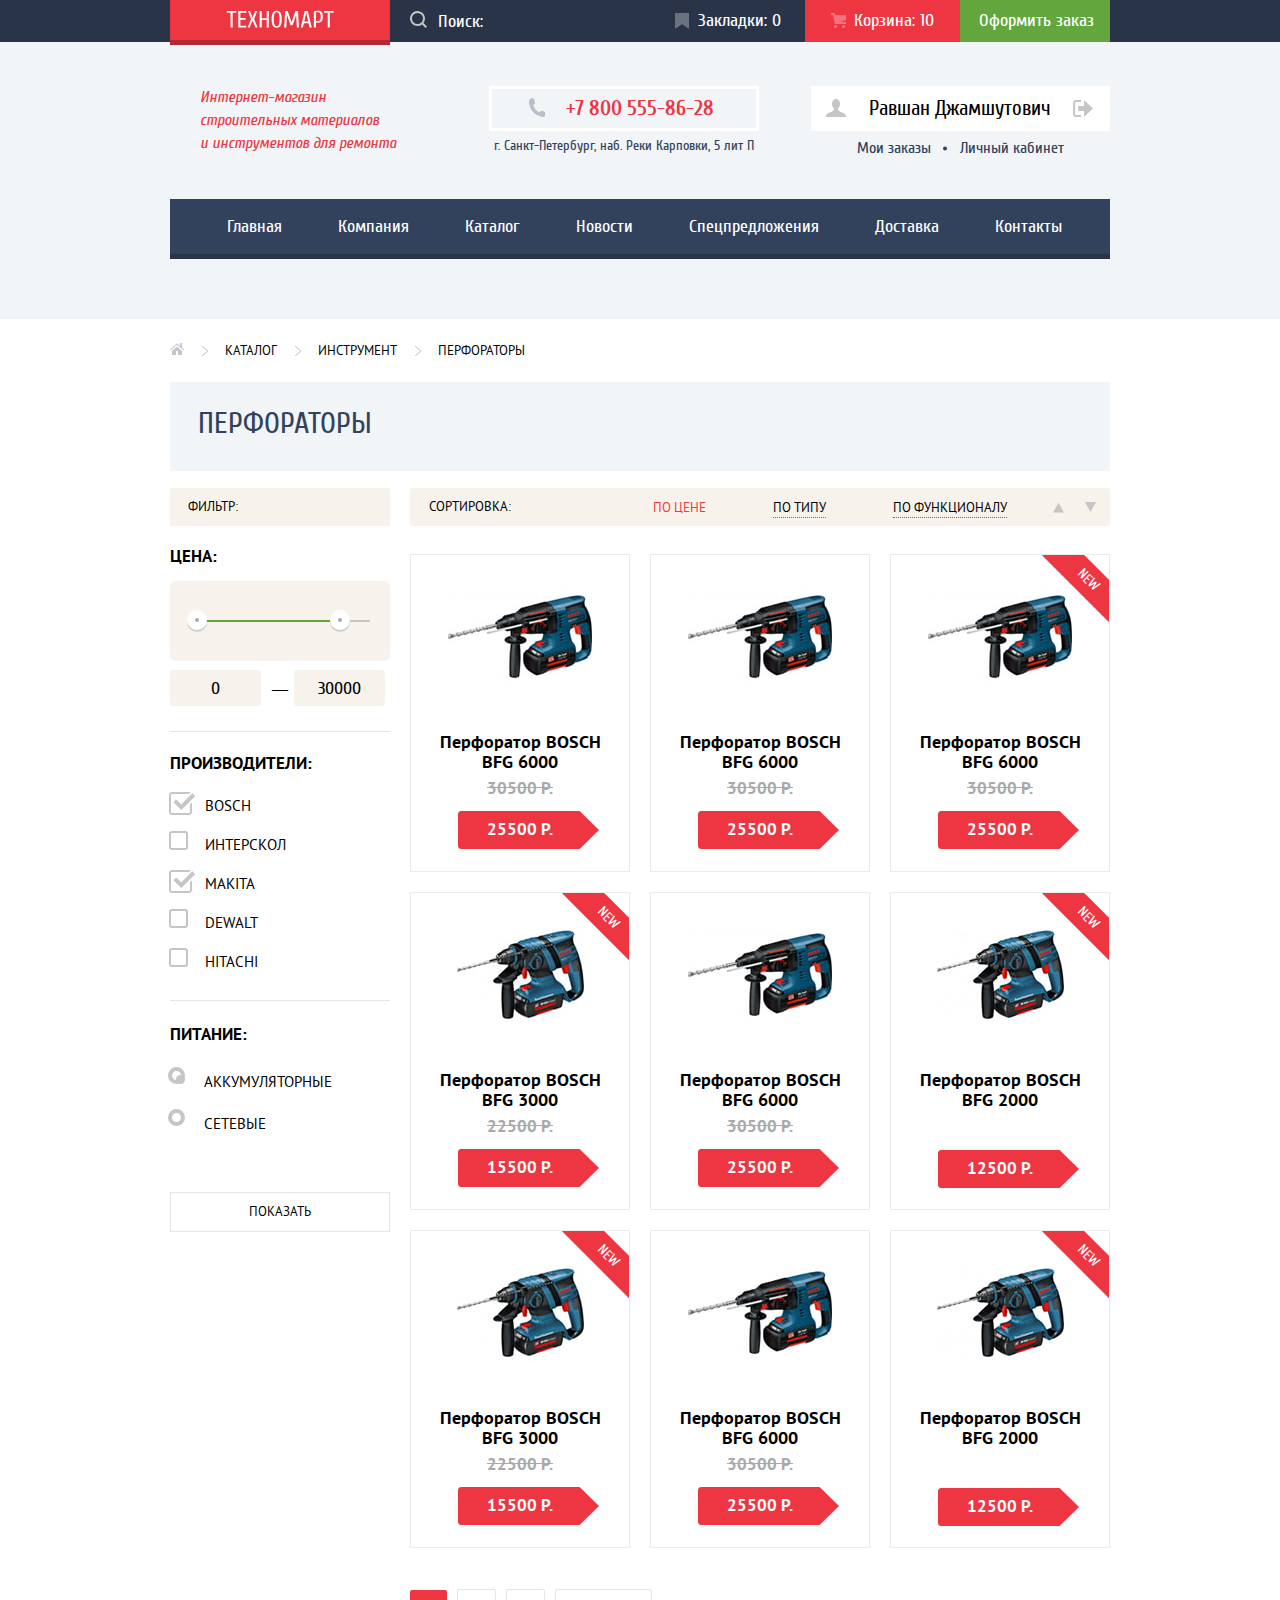
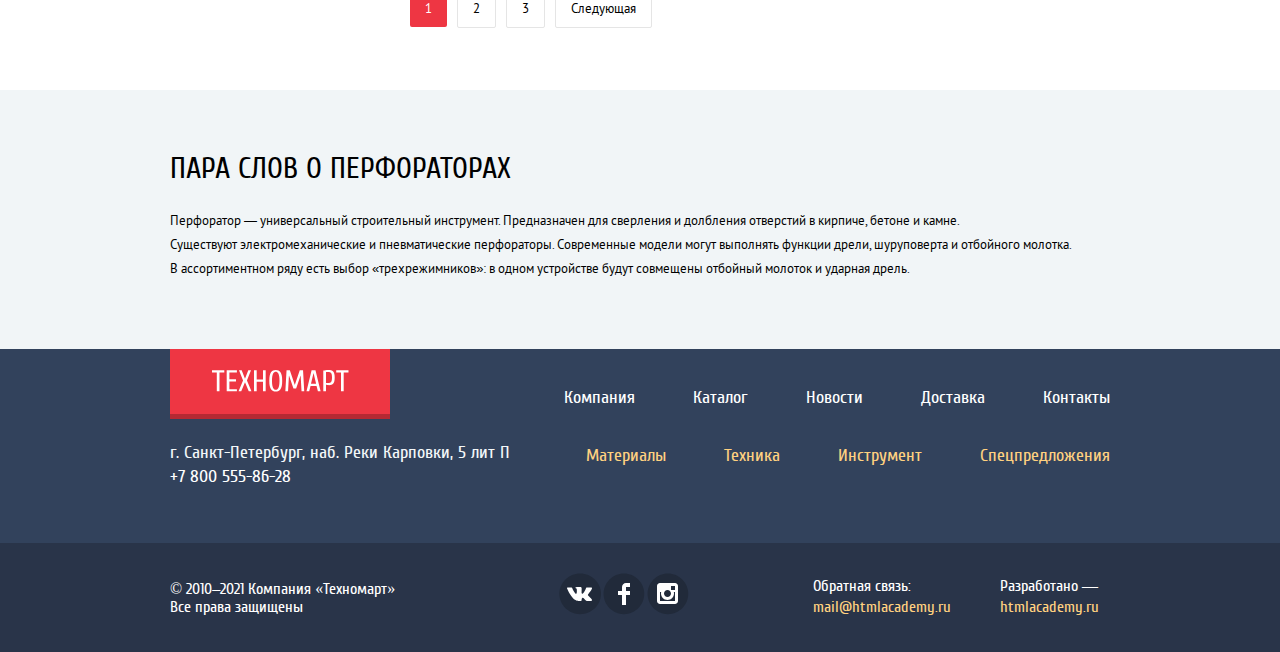
==== commit 639da0b5: "Update" ====
--- a/catalog.html
+++ b/catalog.html
@@ -5,7 +5,7 @@
   <meta charset="UTF-8">
   <meta http-equiv="X-UA-Compatible" content="IE=edge">
   <meta name="viewport" content="width=device-width, initial-scale=1.0">
-  <link rel="stylesheet" href="css/style.css">
+  <link rel="stylesheet" href="css/min-style.css">
   <link rel="stylesheet" href="css/normalize.css">
   <link rel="icon" href="favicon.ico">
   <link rel="icon" href="favicon/icon.svg" type="image/svg+xml">
@@ -54,7 +54,7 @@
     </div>
     <div class="container">
       <div class="header-bottom-catalog">
-        <h1 class="desc">Интернет-магазин<br>строительных материалов<br>и инструментов для ремонта</h1>
+        <h1 class="desc desc-catalog">Интернет-магазин<br>строительных материалов<br>и инструментов для ремонта</h1>
         <div class="contacts-header">
           <div class="phone-header">
             <a href="tel:+78005558628" class="phone">
@@ -65,15 +65,15 @@
         </div>
         <div class="nav-profile-catalog">
           <div class="block-user">
-            <button href="#" class="user-name">
+            <a href="#" class="user-name">
               <svg width="20" height="18" xmlns="http://www.w3.org/2000/svg" class="icon-user" aria-hidden="true"
                 focusable="false">
                 <path
                   d="M17.88 14.17c-2.14-.74-4.25-1.67-5.2-2.4-.66-.5-.78-1.61-.52-2.4a5.49 5.49 0 001.86-4.29C14.02 2.28 12.22 0 10 0 7.78 0 5.98 2.28 5.98 5.08c0 1.8.75 3.38 1.86 4.28.26.8.14 1.92-.51 2.42-.95.72-3.07 1.65-5.21 2.39C-.03 14.9 0 18 0 18h20s.02-3.1-2.12-3.83z" />
               </svg>
               Равшан Джамшутович
-            </button>
-            <button href="#" class="logout" aria-label="Выйти из личного кабинета">
+            </a>
+            <button class="logout" aria-label="Выйти из личного кабинета">
               <svg width="20" height="17" xmlns="http://www.w3.org/2000/svg" class="icon-logout" aria-hidden="true"
                 focusable="false">
                 <path d="M20 8.5L11.12 0v6h-6v5h6v6L20 8.5z" />
@@ -242,7 +242,7 @@
                     Закладки</button></li>
               </ul>
               <p class="product-image-wrapper">
-                <img src="image/bfg6000.jpg" alt="Синий перфоратор Bosch BFG 6000 с коротким сверлом" width="144"
+                <img src="img/bfg6000.jpg" alt="Синий перфоратор Bosch BFG 6000 с коротким сверлом" width="144"
                   height="128">
               </p>
               <h3 class="name-product">Перфоратор BOSCH BFG 6000</h3>
@@ -267,7 +267,7 @@
                     Закладки</button></li>
               </ul>
               <p class="product-image-wrapper">
-                <img src="image/bfg6000.jpg" alt="Синий перфоратор Bosch BFG 6000 с коротким сверлом" width="144"
+                <img src="img/bfg6000.jpg" alt="Синий перфоратор Bosch BFG 6000 с коротким сверлом" width="144"
                   height="128">
               </p>
               <h3 class="name-product">Перфоратор BOSCH BFG 6000</h3>
@@ -293,7 +293,7 @@
               </ul>
               <span class="new">NEW</span>
               <p class="product-image-wrapper">
-                <img src="image/bfg6000.jpg" alt="Синий перфоратор Bosch BFG 6000 с коротким сверлом" width="144"
+                <img src="img/bfg6000.jpg" alt="Синий перфоратор Bosch BFG 6000 с коротким сверлом" width="144"
                   height="128">
               </p>
               <h3 class="name-product">Перфоратор BOSCH BFG 6000</h3>
@@ -319,7 +319,7 @@
                     Закладки</button></li>
               </ul>
               <p class="product-image-wrapper">
-                <img src="image/bfg3000.jpg" alt="Синий перфоратор Bosch BFG 3000 с коротким сверлом" width="144"
+                <img src="img/bfg3000.jpg" alt="Синий перфоратор Bosch BFG 3000 с коротким сверлом" width="144"
                   height="112">
               </p>
               <h3 class="name-product">Перфоратор BOSCH BFG 3000</h3>
@@ -344,7 +344,7 @@
                     Закладки</button></li>
               </ul>
               <p class="product-image-wrapper">
-                <img src="image/bfg6000.jpg" alt="Синий перфоратор Bosch BFG 6000 с коротким сверлом" width="144"
+                <img src="img/bfg6000.jpg" alt="Синий перфоратор Bosch BFG 6000 с коротким сверлом" width="144"
                   height="128">
               </p>
               <h3 class="name-product">Перфоратор BOSCH BFG 6000</h3>
@@ -370,7 +370,7 @@
                     Закладки</button></li>
               </ul>
               <p class="product-image-wrapper">
-                <img src="image/bfg2000.jpg" alt="Синий перфоратор Bosch BFG 3000 с коротким сверлом" width="127"
+                <img src="img/bfg2000.jpg" alt="Синий перфоратор Bosch BFG 3000 с коротким сверлом" width="127"
                   height="112">
               </p>
               <h3 class="name-product name-product-no-disc">Перфоратор BOSCH BFG 2000</h3>
@@ -395,7 +395,7 @@
                     Закладки</button></li>
               </ul>
               <p class="product-image-wrapper">
-                <img src="image/bfg3000.jpg" alt="Синий перфоратор Bosch BFG 3000 с коротким сверлом" width="127"
+                <img src="img/bfg3000.jpg" alt="Синий перфоратор Bosch BFG 3000 с коротким сверлом" width="127"
                   height="112">
               </p>
               <h3 class="name-product">Перфоратор BOSCH BFG 3000</h3>
@@ -421,7 +421,7 @@
                     Закладки</button></li>
               </ul>
               <p class="product-image-wrapper">
-                <img src="image/bfg6000.jpg" alt="Синий перфоратор Bosch BFG 6000 с коротким сверлом" width="144"
+                <img src="img/bfg6000.jpg" alt="Синий перфоратор Bosch BFG 6000 с коротким сверлом" width="144"
                   height="128">
               </p>
               <h3 class="name-product">Перфоратор BOSCH BFG 6000</h3>
@@ -447,7 +447,7 @@
                     Закладки</button></li>
               </ul>
               <p class="product-image-wrapper">
-                <img src="image/bfg2000.jpg" alt="Синий перфоратор Bosch BFG 2000 с коротким сверлом" width="127"
+                <img src="img/bfg2000.jpg" alt="Синий перфоратор Bosch BFG 2000 с коротким сверлом" width="127"
                   height="112">
               </p>
               <h3 class="name-product name-product-no-disc">Перфоратор BOSCH BFG 2000</h3>
@@ -472,7 +472,7 @@
     </div>
     <section class="about-punchers">
       <div class="container">
-        <h2 class="title-section-catalog">Пара слов о пефораторах</h2>
+        <h2 class="title-section-catalog">Пара слов о перфораторах</h2>
         <p class="promo-info">
           Перфоратор — универсальный строительный инструмент. Предназначен для
           сверления и долбления отверстий в кирпиче, бетоне и камне.
@@ -605,7 +605,7 @@
       <li><button type="button" class="button-continue-shop">Продолжить покупки</button></li>
     </ul>
   </section>
-  <script src="js/cart.js"></script>
+  <script src="js/min-cart.js"></script>
 </body>
 
 </html>
--- a/css/min-style.css
+++ b/css/min-style.css
@@ -0,0 +1 @@
+@font-face{font-family:"Cuprum";src:local("Cuprum Regular"),local("Cuprum-Regular"),url("../fonts/cuprum.woff") format("woff"),url("../fonts/cuprum.woff2") format("woff2");font-weight:normal;font-style:normal}@font-face{font-family:"Cuprum";src:local("Cuprum Bold"),local("Cuprum-Bold"),url("../fonts/cuprumbold.woff") format("woff"),url("../fonts/cuprumbold.woff2") format("woff2");font-weight:bold;font-style:normal}@font-face{font-family:"Cuprum";src:local("Cuprum Italic"),local("Cuprum-Italic"),url("../fonts/cuprumitalic.woff") format("woff"),url("../fonts/cuprumitalic.woff2") format("woff2");font-weight:normal;font-style:italic}@font-face{font-family:"Cuprum";src:local("Cuprum Bold Italic"),local("Cuprum-BoldItalic"),url("../fonts/cuprumbolditalic.woff") format("woff"),url("../fonts/cuprumbolditalic.woff2") format("woff2");font-weight:bold;font-style:italic}@font-face{font-family:"PTSans";src:local("PTSans Regular"),local("PTSans-Regular"),url("../fonts/ptsans.woff") format("woff"),url("../fonts/ptsans.woff2") format("woff2");font-weight:normal;font-style:normal}@font-face{font-family:"PTSans";src:local("PTSans Bold"),local("PTSans-Bold"),url("../fonts/ptsansbold.woff") format("woff"),url("../fonts/ptsansbold.woff2") format("woff2");font-weight:bold;font-style:normal}:root{--basic-red:#EE3643;--basic-green:#63a63e;--basic-icon:#c5c5c5;--basic-neutral:#e5e5e5;--basic-white:#ffffff;--basic-yellow:#ffbf47;--basic-blue:#3bbce3;--basic-pink:#dc91d8;--basic-light-green:#8ed78f;--basic-dark-blue:#32425c;--basic-background:#f1f5f7;--basic-black:#000;--basic-very-dark-blue:#293449;--basic-light-yellow:#f9f5f0;--basic-gray:#a9a9a9;--basic-yellow-footer:#ffd180;--basic-icon-blue:#3d546f;--basic-gray-light:#c5c5c5;--basic-gray-button:#f4f4f4;--basic-beige:#f7f3ec}*,*::before,*::after{box-sizing:border-box}body{min-width:960px;margin:0;padding:0;font-family:"Cuprum",Arial,sans-serif;font-size:18px;line-height:24px;font-weight:400;background-color:var(--basic-white);display:grid;min-height:100%;grid-template-rows:min-content 1fr min-content;align-content:start}img{max-width:100%}.page{height:100%}.visually-hidden{position:absolute;width:1px;height:1px;margin:-1px;border:0;padding:0;white-space:nowrap;clip-path:inset(100%);clip:rect(0 0 0 0);overflow:hidden}.page-header{background-color:var(--basic-background);margin-bottom:59px;padding-bottom:60px}.header-top-bar{background-color:var(--basic-very-dark-blue)}.header-top-wrapper{display:flex;align-items:center;height:42px;justify-content:space-between}.header-bottom{display:flex;justify-content:space-between;align-items:flex-start;margin-top:42.5px;margin-bottom:42.5px;margin-left:30px}.header-bottom-catalog{display:flex;justify-content:space-between;align-items:flex-start;margin-top:43.5px;margin-bottom:39.5px;margin-left:30px}.logo{background:var(--basic-red);box-shadow:inset 0 -5px 0 rgba(0,0,0,0.24);padding:12px 56px;padding-bottom:17px;display:flex}.logo:active,.logo-footer:active{background:#BA2732}.search{border:0;height:100%;display:flex;flex-direction:row-reverse;justify-content:flex-end;align-items:center;flex-grow:1;position:relative}.input-search{width:100%;height:100%;border:none;padding:0;margin:0;padding-left:48px;background:var(--basic-very-dark-blue);outline:none}.search:hover .icon-search{fill:var(--basic-white)}.input-search:focus+.icon-search{fill:var(--basic-red)}.input-search:focus{background:var(--basic-white)}.unification{display:grid;grid-template-columns:460px 300px;gap:180px}.input-search::placeholder{color:var(--basic-white)}.icon-search{fill:var(--basic-icon);position:absolute;top:11px;left:20px}.nav-profile{margin:0;padding:0;list-style-type:none;display:flex;height:100%;align-items:center}.nav-profile-item{height:100%;display:flex;align-items:center}.bookmarks{text-decoration:none;color:var(--basic-white);height:100%;display:flex;align-items:center;position:relative;padding-left:43px;padding-right:24px}.bookmarks::before{content:"";position:absolute;width:14px;height:16px;background:url(../img/icon-bookmarks.svg) no-repeat;background-position:0 0;top:13px;left:20px;opacity:0.3}.cart{text-decoration:none;color:var(--basic-white);display:flex;align-items:center;height:100%;padding-left:49px;padding-right:26px;position:relative}.cart::before{content:"";position:absolute;width:15px;height:15px;background:url(../img/icon-cart.svg) no-repeat;background-position:0 0;top:13px;left:26px;opacity:0.3}.icon-cart-catalog{fill:var(--basic-white);position:absolute;left:26px;top:13px}.bookmarks:hover::before{opacity:1}.cart:hover::before{opacity:1}.bookmarks:active{background:#161D29;color:rgba(255,255,255,0.5)}.cart:active{background:#161D29;color:rgba(255,255,255,0.5)}.cart-catalog{background:var(--basic-red)}.arrange{background:var(--basic-green);text-decoration:none;color:var(--basic-white);padding-right:16px;padding-left:19px;display:flex;align-items:center;height:100%}.arrange:hover{background:#5FBB2D}.arrange:active{color:rgba(255,255,255,0.5)}.desc{font-style:italic;font-size:16px;line-height:23px;font-weight:normal;color:var(--basic-red);margin:0;padding:0;height:71px;margin-right:22px}.desc-catalog{margin-right:40px}.phone{color:var(--basic-red);text-decoration:none;font-family:Cuprum;font-weight:bold;font-size:21px;line-height:30px;display:flex;align-items:center;position:relative;flex-grow:1;padding-left:74px}.phone::before{content:"";background:url(../img/icon-phone.svg) no-repeat;background-position:0 0;width:17px;height:19px;top:5px;left:36px;position:absolute}.icon-phone{fill:var(--basic-icon);position:absolute;left:-35px}.phone-header{width:270px;height:45px;border:3px solid var(--basic-white);display:flex;justify-content:center;align-items:center}.contacts-header{display:flex;flex-direction:column;align-items:center}.address{font-size:14px;color:var(--basic-dark-blue);margin:0;padding:0;margin-top:3px}.btn-user-list{display:flex;margin:0;padding:0;list-style-type:none}.btn-user-link{display:block;color:var(--basic-black);background-color:var(--basic-white);text-decoration:none;padding:12px 24px;font-family:Cuprum;font-style:normal;font-weight:normal;font-size:21px;line-height:21px}.btn-user-link:hover{color:var(--basic-red)}.icon-enter{fill:#c5c5c5;position:absolute;top:13px;left:19px}.btn-user-link:hover svg{fill:var(--basic-icon-blue)}.btn-user-link:active{color:var(--basic-icon)}.icon-login{fill:var(--basic-gray-light)}.btn-enter{margin-right:10px;position:relative}.btn-enter-link{padding:12px 27px;padding-left:45px}.nav{background-color:var(--basic-dark-blue);color:var(--basic-white);box-shadow:inset 0 -5px 0 var(--basic-very-dark-blue)}.nav-list{display:flex;flex-wrap:wrap;padding:0;margin:0;justify-content:center;list-style-type:none;height:100%}.nav-link{display:block;color:var(--basic-white);text-decoration:none;height:100%;padding:16px 24px 20px 32px}.nav-link-active{}.nav-link:hover{background:var(--basic-very-dark-blue)}.nav-link:active{background:#1d2739;color:#fff;opacity:50%}.new{font-size:14px;line-height:18px;background-color:var(--basic-red);color:var(--basic-white);transform:rotate(45deg);text-transform:uppercase;width:100px;height:30px;display:flex;justify-content:center;align-items:center;position:absolute;right:-29px;top:10px}.container{width:960px;margin:0 auto;padding:0 10px}.menu{margin-bottom:59px}.menu-list{list-style-type:none;display:grid;grid-template-columns:300px 300px 300px;grid-template-rows:123px 123px 123px;gap:20px;margin:0;padding:0}.block-menu{position:relative;overflow:hidden;display:flex;flex-wrap:wrap;align-items:flex-start;flex-direction:column}.materials{background-color:var(--basic-yellow);grid-column-start:1;grid-column-end:2;grid-row-start:1;grid-row-end:2}.materials::after{content:"";background:url(../img/materials.svg) no-repeat;background-position:0 0;width:44px;height:65px;position:absolute;top:31px;right:43px}.title-menu{font-weight:bold;font-size:24px;line-height:30px;color:var(--basic-white);margin:0;padding:0;margin-left:23px;margin-top:20px;margin-bottom:14px}.tools{background:var(--basic-blue);grid-column-start:2;grid-column-end:3;grid-row-start:1;grid-row-end:2}.tools::after{content:"";background:url(../img/tools.svg) no-repeat;background-position:0 0;width:75px;height:61px;position:absolute;top:34px;right:31px}.technic{background:var(--basic-pink);grid-column-start:3;grid-column-end:4;grid-row-start:1;grid-row-end:2}.technic::after{content:"";background:url(../img/technic.svg) no-repeat;background-position:0 0;width:78px;height:62px;position:absolute;top:31px;right:31px}.discounts{background:var(--basic-light-green);grid-column-start:3;grid-column-end:4;grid-row-start:2;grid-row-end:3}.discounts::after{content:"";background:url(../img/discounts.svg) no-repeat;background-position:0 0;width:59px;height:72px;position:absolute;top:26px;right:45px}.delivery{background:var(--basic-yellow);grid-column-start:3;grid-column-end:4;grid-row-start:3;grid-row-end:4}.delivery::after{content:"";background:url(../img/delivery.svg) no-repeat;background-position:0 0;width:78px;height:63px;position:absolute;top:32px;right:31px}.slider{grid-column-start:1;grid-column-end:3;grid-row-start:2;grid-row-end:4;position:relative}.btn-menu{background:rgba(255,255,255,0.3);text-transform:uppercase;font-size:14px;line-height:18px;text-decoration:none;color:var(--basic-white);margin-left:23px}.materials>.btn-menu{padding:10px 24px}.tools>.btn-menu{padding:10px 26px}.technic>.btn-menu{padding:10px 30px}.discounts>.btn-menu{padding:10px 23px}.delivery>.btn-menu{padding:10px 36px}.btn-menu:hover{background:rgba(196,196,196,0.3)}.btn-menu:active{background:rgba(169,169,169,0.3)}.icon-menu{fill:var(--basic-white);position:relative;top:30px;right:-84px}.slide{height:100%;display:none}.slide-current{display:block}.slide-perforator{background:url(../img/slider-perforator.jpg) no-repeat center}.slide-drill{background:url(../img/slider-drill.jpg) no-repeat center}.btn-slider-left,.btn-slider-right{border:none;background:none;position:absolute;cursor:pointer}.btn-slider-left{top:120px;left:18px}.btn-slider-right{top:120px;right:14px}.pages-slider{list-style-type:none;height:100%;margin:0;padding:0}.slide{padding-top:23px;padding-left:24px}.slider-title{text-transform:uppercase;color:var(--basic-white);margin:0;padding:0;margin-bottom:5px;font-size:36px;line-height:36px}.slider-desc{color:var(--basic-white);margin:0;padding:0;font-size:18px;line-height:24px;margin-bottom:118px}.slider-controls{position:absolute;bottom:36px;left:295px;z-index:20;display:flex;width:30px;justify-content:space-between}.button-slider-controls{outline:none;padding:0;width:10px;height:10px;background:var(--basic-white);border-radius:50%;border:none;cursor:pointer}.slider-controls-current{width:10px;height:10px;background:var(--basic-red);border-radius:50%;border:3px solid var(--basic-white)}.pop-products{margin-bottom:74px}.button{background:var(--basic-red);font-size:14px;line-height:18px;border:0;color:var(--basic-white);text-transform:uppercase;text-decoration:none}.button-slider{padding:10px 46px}.button:hover{background:#ca2c37}.button:active{background:#ba2732}.top-section-button{text-decoration:none;margin-right:14px;padding:10px 24px}.top-section-button-manufacturer{padding:10px 38px}.block-services{flex-grow:1;list-style-type:none;margin:0;padding:0}.block-service{flex-grow:1}.block-service-button{padding:10px 42px;border-radius:3px}.more-detailed-button{padding:10px 40px}.feedback-button{padding:10px 61px;cursor:pointer}.list-products{list-style-type:none;padding:0;margin:0;display:grid;grid-template-columns:220px 220px 220px 220px;grid-template-rows:318px;gap:20px}.list-products-catalog{list-style-type:none;margin:0;padding:0;display:grid;grid-template-columns:220px 220px 220px;grid-template-rows:318px 318px 318px;gap:20px}.top-section{background:var(--basic-light-yellow);text-transform:uppercase;margin-bottom:20px;display:flex;justify-content:space-between;align-items:center;height:89px}.title{font-family:Cuprum;font-style:normal;font-weight:normal;font-size:30px;line-height:30px;color:var(--basic-dark-blue);margin:0;margin-left:28px;margin-bottom:5px}.service-title{font-weight:normal;font-size:30px;line-height:30px;color:var(--basic-dark-blue);text-transform:uppercase;margin:0;padding:0;margin-bottom:30px}.product{border:1px solid #EAEAEA;display:flex;flex-direction:column;align-items:center;text-align:center;position:relative;overflow:hidden}.product:hover .buttons-catalog-item{display:block}.product:hover .product-image-wrapper{display:none}.product:hover{box-shadow:0 4px 20px rgba(0,0,0,0.15)}.product-image-wrapper{width:184px;height:164px;display:flex;justify-content:center;align-items:center;margin:0;padding:0;margin-bottom:13px}.product-image-wrapper img{object-fit:contain}.name-product{font-family:PTSans,Arial,sans-serif;font-weight:bold;font-size:18px;line-height:20px;color:var(--basic-black);width:190px;margin:0;padding:0;margin-bottom:7px}.name-product-no-disc{margin-bottom:49px}.catalog-item-image{}.price{font-family:PTSans,Arial,sans-serif;font-weight:bold;font-size:17px;line-height:18px;text-decoration:line-through;color:var(--basic-gray);margin-bottom:23px}.disc-div{position:relative;z-index:0}.disc-div svg{z-index:-1;position:absolute;right:-46px;top:-9px}.disc{font-family:PTSans,Arial,sans-serif;font-weight:bold;font-size:17px;line-height:18px;color:var(--basic-white);margin:0;padding:0;margin-bottom:31px}.buttons-catalog-item{display:none;list-style-type:none;margin:0;padding:0;margin-top:38px;margin-bottom:54px}.button-buy{margin:0;padding:0;border:0;background:var(--basic-green);outline:none;box-shadow:inset 0 -3px 0 #367315;border-radius:2px;color:var(--basic-white);text-transform:uppercase;font-size:14px;line-height:18px;padding:10px 40px 10px 53px;margin-bottom:10px;position:relative;cursor:pointer}.button-buy::before{content:"";background:url(../img/icon-cart.svg) no-repeat;background-position:0 0;width:15px;height:15px;position:absolute;top:10px;left:30px;opacity:0.3}.button-buy:hover{background:#5fbb2d}.button-buy:active{background:#518534}.button-bookmarks{margin:0;padding:0;border:3px solid var(--basic-green);border-radius:2px;font-family:Cuprum;font-style:normal;font-weight:normal;font-size:14px;line-height:18px;text-transform:uppercase;color:var(--basic-dark-blue);background:none;padding:8px 31px 6px 30px;cursor:pointer}.button-bookmarks:hover{border:3px solid var(--basic-dark-blue)}.button-bookmarks:active{border:3px solid var(--basic-dark-blue);opacity:0.5}.pop-manufacturer{margin-bottom:70px}.manufacturer-list{list-style-type:none;display:grid;grid-template-columns:220px 220px 220px 220px;grid-template-rows:145px;gap:20px;margin:0;padding:0}.manufacturer{border:1px solid #EAEAEA;display:flex;justify-content:center;align-items:center;width:220px;height:145px}.manufacturer img{max-width:220px;max-height:145px;object-fit:contain}.manufacturer:hover{box-shadow:0 4px 20px rgba(0,0,0,0.15)}.manufacturer:active{opacity:0.5;box-shadow:0 4px 20px rgba(0,0,0,0.15)}.service{background:var(--basic-background);padding-bottom:99px;padding-top:60px}.unification-service{display:flex;margin-top:70px}.title-section{font-family:Cuprum;font-weight:normal;font-size:30px;line-height:30px;text-transform:uppercase;color:var(--basic-black);margin:0;padding:0;margin-bottom:24px}.title-section-catalog{font-family:Cuprum;font-style:normal;font-weight:normal;font-size:30px;line-height:30px;text-transform:uppercase;color:var(--basic-black);margin:0;padding:0;padding-top:64px;margin-bottom:25px}.service-desc{font-family:PTSans,Arial,sans-serif;font-size:13px;line-height:24px;color:var(--basic-black);margin:0;padding:0}.button-service{width:240px;height:61px;background:#32425C;color:var(--basic-white);border:0;font-family:Cuprum;font-style:normal;font-weight:bold;font-size:21px;line-height:30px;padding:0;margin:0;box-shadow:inset 0 1px 0 #405069;box-shadow:inset 0 -1px 0 #293449;cursor:pointer;text-align:left;padding-left:22px}.button-service:focus{background:var(--basic-white);box-shadow:0 1px 0 var(--basic-white);font-weight:bold;font-size:21px;line-height:30px;color:var(--basic-dark-blue)}.buttons-services{list-style-type:none;margin:0;padding:0;margin-right:80px;position:relative}.buttons-services::after{content:"";background:url(../img/shadow.png) no-repeat;background-position:0 0;width:10px;height:279px;position:absolute;top:-47px;right:0}.button-service:hover{background:#293449}.button-service-current{background:var(--basic-white);color:var(--basic-dark-blue);width:240px;height:61px;border:0;font-family:Cuprum;font-style:normal;font-weight:bold;font-size:21px;line-height:30px;box-shadow:inset 0 1px 0 #405069;box-shadow:inset 0 -1px 0 #293449;cursor:pointer;text-align:left;padding-left:22px}.block-service-delivery{position:relative;display:none}.block-service-delivery::after{content:"";background:url(../img/btn-delivery.png) no-repeat;z-index:0;width:468px;height:261px;position:absolute;top:21px;right:0}.block-service-gurantee{position:relative;display:none}.block-service-gurantee::after{content:"";background:url(../img/btn-gurantee.png) no-repeat;z-index:0;width:389px;height:283px;position:absolute;top:0;left:0}.block-service-credit{background:url(../img/btn-credit.png) no-repeat;background-position:0 0;display:none}.block-serivce-current{display:block}.services-desc{width:283px;z-index:1}.promo-info{font-family:PTSans,Arial,sans-serif;font-size:13px;line-height:24px;color:var(--basic-black);margin:0}.promo-info-1{margin-bottom:26px}.transport-companies{font-family:Cuprum;font-style:normal;font-weight:normal;font-size:18px;line-height:24px;color:var(--basic-black);padding:0;margin:5px 0 25px 37px;list-style-type:none;padding-left:0}.transport-companies li{position:relative;margin-bottom:11px}.transport-companies li::before{position:absolute;margin-right:12px;content:"";width:25px;height:2px;background:var(--basic-red);top:10px;left:-35px}.map{margin-bottom:44px;border:none;background:url(../img/map.jpg) no-repeat;width:300px;height:158px;cursor:pointer}.section-contacts{margin-top:73px}.section-delivery{margin-top:73px}.office-map{font-family:PTSans,Arial,sans-serif;font-size:13px;line-height:24px;color:var(--basic-black)}.footer-top{padding-bottom:54px}.footer-top-bar{background:var(--basic-dark-blue)}.logo-footer{background:var(--basic-red);box-shadow:inset 0 -5px 0 rgba(0,0,0,0.24);display:flex;padding:20px 41px;padding-bottom:25px}.footer-section-top{display:flex;justify-content:space-between;height:70px}.footer-section-bottom{display:flex;justify-content:space-between;height:70px}.footer-address{color:#f3f7f9;font-family:Cuprum;font-style:normal;font-weight:normal;font-size:18px;line-height:24px;padding-top:22px}.footer-address p{margin:0;padding:0}.phone-footer{text-decoration:none;color:var(--basic-white)}.nav-footer-link{text-decoration:none;color:var(--basic-white)}.nav-footer-item{}.nav-footer{margin-top:37px}.nav-footer-list{list-style-type:none;display:flex;margin:0;padding:0;width:546px;justify-content:space-between;flex-wrap:wrap}.nav-footer-link:hover{text-decoration:underline}.nav-footer-link:active{text-decoration:underline;opacity:0.5}.index-nav{list-style-type:none;display:flex;justify-content:space-between;margin:0;padding:0;width:524px;height:24px;margin-top:25px}.index-nav-link{text-decoration:none;color:var(--basic-yellow-footer)}.index-nav-link:hover{text-decoration:underline}.index-nav-link:active{opacity:0.5}.footer-bottom{display:flex;justify-content:space-between;align-items:center;padding-top:29px;padding-bottom:29px}.footer-bottom-bar{background:var(--basic-very-dark-blue)}.about-rights{color:var(--basic-white);font-family:Cuprum;font-style:normal;font-weight:normal;font-size:16px;line-height:18px;margin-right:42px}.about-rights p{margin:0;padding:0}.footer-social{list-style-type:none;display:flex;padding:0;margin:0;width:134px}.footer-social a{margin:0;padding:0}.contact-info{width:286px;list-style-type:none;display:flex;margin:0;padding:0;justify-content:space-between;margin-right:11px}.contact-info p{font-family:Cuprum;font-style:normal;font-weight:normal;font-size:16px;line-height:18px;color:var(--basic-white);margin:0;padding:0}.contact-info a{color:var(--basic-yellow-footer);text-decoration:none;font-family:Cuprum;font-style:normal;font-weight:normal;font-size:16px;line-height:18px}.contact-info a:hover{text-decoration:underline}.contact-info a:active{text-decoration:none;color:var(--basic-red)}.footer-copyright{}.modal-close{position:absolute;border:none;background:none;cursor:pointer}.modal-cart>.modal-close{top:11px;right:11px}.modal-feedback>.modal-close{top:14px;right:11px}.modal-map>.modal-close{top:10px;right:6px}.modal{position:fixed;top:50%;left:50%;transform:translate(-50%,-50%);margin:auto;box-shadow:0 4px 20px rgba(0,0,0,0.15);z-index:100;border-top:7px solid var(--basic-red);display:none}.modal-cart{background:var(--basic-white);width:620px}.modal-cart-title{font-weight:bold;font-size:24px;line-height:30px;display:flex;justify-content:center;margin-top:66px;margin-bottom:67px}.modal-cart-title::before{content:"";background:url(../img/icon-mark.svg) no-repeat;background-position:0 0;width:66px;height:66px;position:absolute;top:48px;left:81px}.modal-cart-list{margin:0;padding:0;display:flex;justify-content:center;list-style-type:none;background:#f1f1f1;padding-bottom:37px;padding-top:37px}.modal-button-arrange{padding:10px 46px;margin-right:10px;cursor:pointer}.modal-group{width:220px;margin-top:39px}.modal-group-left{margin-right:20px;margin-bottom:13px}.modal-letter{width:460px;margin-bottom:37px}.modal-feedback{width:620px;padding-top:39px;flex-direction:column;align-items:center;padding:0 80px;background:var(--basic-white)}.modal-map{width:943px;display:none}.modal-show{display:flex;animation:bounce 0.6s}.modal-show-block{display:block;animation:bounce 0.6s}.modal-feedback input{font-family:PTSans,Arial,sans-serif;font-style:normal;font-weight:normal;font-size:13px;line-height:24px;border:2px solid var(--basic-gray-light);border-radius:2px;background:var(--basic-white)}.modal-feedback input::placeholder{font-family:PTSans;font-style:normal;font-weight:normal;font-size:13px;line-height:24px}.input-name{width:220px;height:38px;padding-top:5px;padding-left:12px}.input-email{width:220px;height:38px;padding-top:5px;padding-left:12px}.input-letter{width:460px;height:114px;padding-bottom:83px;padding-left:12px}.form-feedback{width:460px;display:flex;flex-wrap:wrap}.submit{font-family:Cuprum;font-style:normal;font-weight:normal;font-size:14px;line-height:18px;background:var(--basic-red);border:0;outline:none;color:var(--basic-white);padding:10px 199px;cursor:pointer}.modal-button{display:flex;justify-content:center;align-items:center;width:620px;height:112px;background:var(--basic-gray-button)}.modal-error{animation:shake 0.6s}@keyframes bounce{0%{transform:translateY(-2000px)} 70%{transform:translateY(30px)} 90%{transform:translateY(-10px)} 100%{transform:translateY(0)}}@keyframes shake{0%,100%{transform:translateX(0)} 10%,30%,50%,70%,90%{transform:translateX(-10px)} 20%,40%,60%,80%{transform:translateX(10px)}}.block-user{background:var(--basic-white);width:299px;height:45px;display:flex;align-items:center;justify-content:center;position:relative;margin-bottom:5px}.nav-profile-catalog{display:flex;flex-direction:column}.nav-profile-catalog a{text-decoration:none}.user-name:hover svg{fill:var(--basic-icon-blue)}.logout{background:none;border:none}.logout:hover svg{fill:var(--basic-icon-blue)}.user-name:active{color:var(--basic-gray-light)}.icon-user{fill:var(--basic-icon);position:absolute;top:13px;left:15px}.icon-logout{fill:var(--basic-icon);position:absolute;top:14px;right:17px}.user-name{color:var(--basic-black);font-size:21px;line-height:21px;border:none;outline:none;background:none;padding:0;padding-left:11px}.menu-profile{list-style-type:none;display:flex;justify-content:center;margin:0;padding:0}.btn-profile{color:var(--basic-dark-blue);font-size:16px;line-height:18px;margin-right:29px;position:relative}.btn-profile::after{content:"";background:url(../img/circle.svg) no-repeat;background-position:0 0;width:6px;height:7px;position:absolute;top:7px;right:-18px}.btn-profile-last{margin-right:0}.btn-profile-last::after{display:none}.btn-profile:hover{color:var(--basic-red)}.btn-profile:active{color:var(--basic-gray-light)}.breadcrumbs{list-style-type:none;margin:0;padding:0;display:flex;margin-bottom:20px}.breadcrumbs li{position:relative;margin-right:41px}.breadcrumbs li::after{content:"";width:8px;height:12px;background:url(../img/arrow.svg) no-repeat;position:absolute;top:7px;right:-25px}.breadcrumbs-current::after{display:none}.breadcrumbs-link{font-family:PTSans,Arial,sans-serif;font-style:normal;font-weight:normal;font-size:13px;line-height:18px;color:var(--basic-black);text-decoration:none;text-transform:uppercase}.page-nav{list-style-type:none;margin:0;padding:0;display:flex;margin-top:48px;margin-bottom:59px}.page-main{margin-bottom:70px}.page-nav-link{background:var(--basic-white);border:1px solid var(--basic-neutral);box-sizing:border-box;border-radius:2px;font-family:PTSans,Arial,sans-serif;font-style:normal;font-weight:normal;font-size:13px;line-height:18px;color:var(--basic-black);text-decoration:none;padding:10px 15px}.page-nav-active{background:var(--basic-red);color:var(--basic-white);border:none}.page-nav li{margin-right:10px}.page-nav li:last-child{margin-right:0}.page-nav-link:hover{border:1px solid var(--basic-icon)}.page-nav-link:active{border:1px solid var(--basic-red)}.about-punchers{background:var(--basic-background);padding-bottom:68px}.btn-show{background:var(--basic-white);border:1px solid var(--basic-neutral);box-sizing:border-box;font-family:PTSans,Arial,sans-serif;font-style:normal;font-weight:normal;font-size:13px;line-height:18px;text-transform:uppercase;width:100%;padding:10px 0;cursor:pointer}.button-continue-shop{border:0;background:var(--basic-white);font-size:14px;line-height:18px;color:var(--basic-black);text-transform:uppercase;padding:10px 31px;cursor:pointer}.manufacturers-catalog{font-family:PTSans,Arial,sans-serif;font-style:normal;font-weight:normal;font-size:15px;line-height:19px;text-transform:uppercase;color:var(--basic-black)}.sorting{display:flex;background:var(--basic-beige);justify-content:space-between;align-items:center;padding:10px 19px;padding-right:14px;margin-bottom:28px;height:38px;border-radius:3px}.sorting h2{font-family:PTSans,Arial,sans-serif;font-style:normal;font-weight:normal;font-size:13px;line-height:18px;text-transform:uppercase;margin:0;padding:0}.but-up-down{list-style-type:none;margin:0;padding:0;display:flex;width:43px;justify-content:space-between}.but-up-down-active{fill:var(--basic-red)}.unification-sorting{display:flex;align-items:center}.but-up,.but-down{border:0;background:none;fill:var(--basic-icon);padding:0;margin:0;cursor:pointer}.but-up:hover,.but-down:hover{fill:var(--basic-black)}.but-up:focus,.but-down:focus{fill:var(--basic-red)}.but-sort-list{list-style-type:none;margin:0;padding:0;display:flex;width:354px;justify-content:space-between;margin-right:46px}.but-sort{font-family:PTSans,Arial,sans-serif;font-style:normal;font-weight:normal;font-size:13px;line-height:18px;text-transform:uppercase;margin:0;padding:0;cursor:pointer}.but-sort{border:0;border-bottom:1px dotted var(--basic-red);background:none}.but-sort-active{border:0;color:var(--basic-red)}.but-sort button:hover{color:var(--basic-black);border-bottom:1px solid var(--basic-red)}.but-sort button:focus{border:0;color:var(--basic-red)}.but-up{transform:rotate(-180deg)}.btn-social-circle{fill:#212A3A}.btn-social:hover .btn-social-circle{fill:var(--basic-red)}.top-section-catalog{background:var(--basic-background);text-transform:uppercase;margin-bottom:20px;display:flex;margin-bottom:17px;align-items:center;height:89px}.unification-catalog{display:grid;grid-template-columns:220px 700px;gap:20px;padding-bottom:11px}.filter-title{font-family:PTSans,Arial,sans-serif;font-style:normal;font-weight:normal;font-size:13px;line-height:18px;text-transform:uppercase;margin:0;padding:10px 18px;padding-right:0;background:var(--basic-beige);margin-bottom:14.5px}.price-filter{border:none;margin:0;padding:0;padding-bottom:25px;margin-bottom:16px;border-bottom:1px solid rgba(0,0,0,0.1)}.range-controls{height:80px;background:var(--basic-beige);margin-bottom:9px;border-radius:6px;padding:39px 20px;position:relative}.range-controls .scale{height:2px;background:var(--basic-gray-light)}.range-controls .bar{width:84%;height:2px;background:var(--basic-green)}.toggle{cursor:pointer;position:absolute;top:29px;left:0;width:20px;height:20px;padding:0;background:#ababab;border:8px solid var(--basic-white);border-radius:50%;box-shadow:0 2px 0 0 #cfcfcf}.toggle-min{left:17px}.toggle-max{left:160px}.manufacturers-filter{border:none;margin:0;padding:0;padding-bottom:9px;margin-bottom:18px;border-bottom:1px solid rgba(0,0,0,0.1)}.charging-filter{border:none;margin:0;padding:0;margin-bottom:37.15px}.manufacturers-filter-list{list-style-type:none;margin:0;padding:0}.charging-filter-list{list-style-type:none;margin:0;padding:0}.dash{font-family:PTSans;font-style:normal;font-weight:normal;font-size:16px;line-height:18px;margin:0}.min-price{width:91px;height:36px;border:none;background:var(--basic-beige);text-align:center;outline:none;border-radius:3px}.max-price{width:91px;height:36px;border:none;background:var(--basic-beige);text-align:center;outline:none;border-radius:3px}.filter-settings legend{font-family:PTSans;font-style:normal;font-weight:bold;font-size:17px;line-height:30px;text-transform:uppercase}.legend-price{margin-bottom:10.85px}.legend-manufacturers{margin-bottom:17.5px}.legend-charging{margin-bottom:23.35px}.filter-option{margin-left:35px;margin-bottom:20px}.filter-option-radio{margin-bottom:22.5px;display:flex}.filter-option label{position:relative;display:block;cursor:pointer;user-select:none;font-family:PTSans;font-style:normal;font-weight:normal;font-size:15px;line-height:19px;text-transform:uppercase}.filter-input-checkbox+label::before{content:"";position:absolute;top:-4px;left:-36px;width:19px;height:19px;border:2px solid var(--basic-icon);border-radius:3px}.filter-input-checkbox:checked+label::after{content:"";background:url(../img/checkbox-on.svg) no-repeat;width:27px;height:23px;position:absolute;top:-4px;left:-36px}.filter-input-checkbox:checked+label::before{display:none}.page-header-catalog{margin-bottom:19px}.filter-price{display:flex;justify-content:space-between;align-items:center}.filter-input-radio{position:relative}.filter-input-radio+label::before{content:"";position:absolute;left:0;top:0;width:17px;height:17px;border:4px solid var(--basic-icon);border-radius:50%;top:-5px;left:-36px}.filter-input-radio:checked+label::after{content:"";position:absolute;left:0;top:0;width:9px;height:9px;border-radius:50%;background:var(--basic-icon);top:3px;left:-28px}
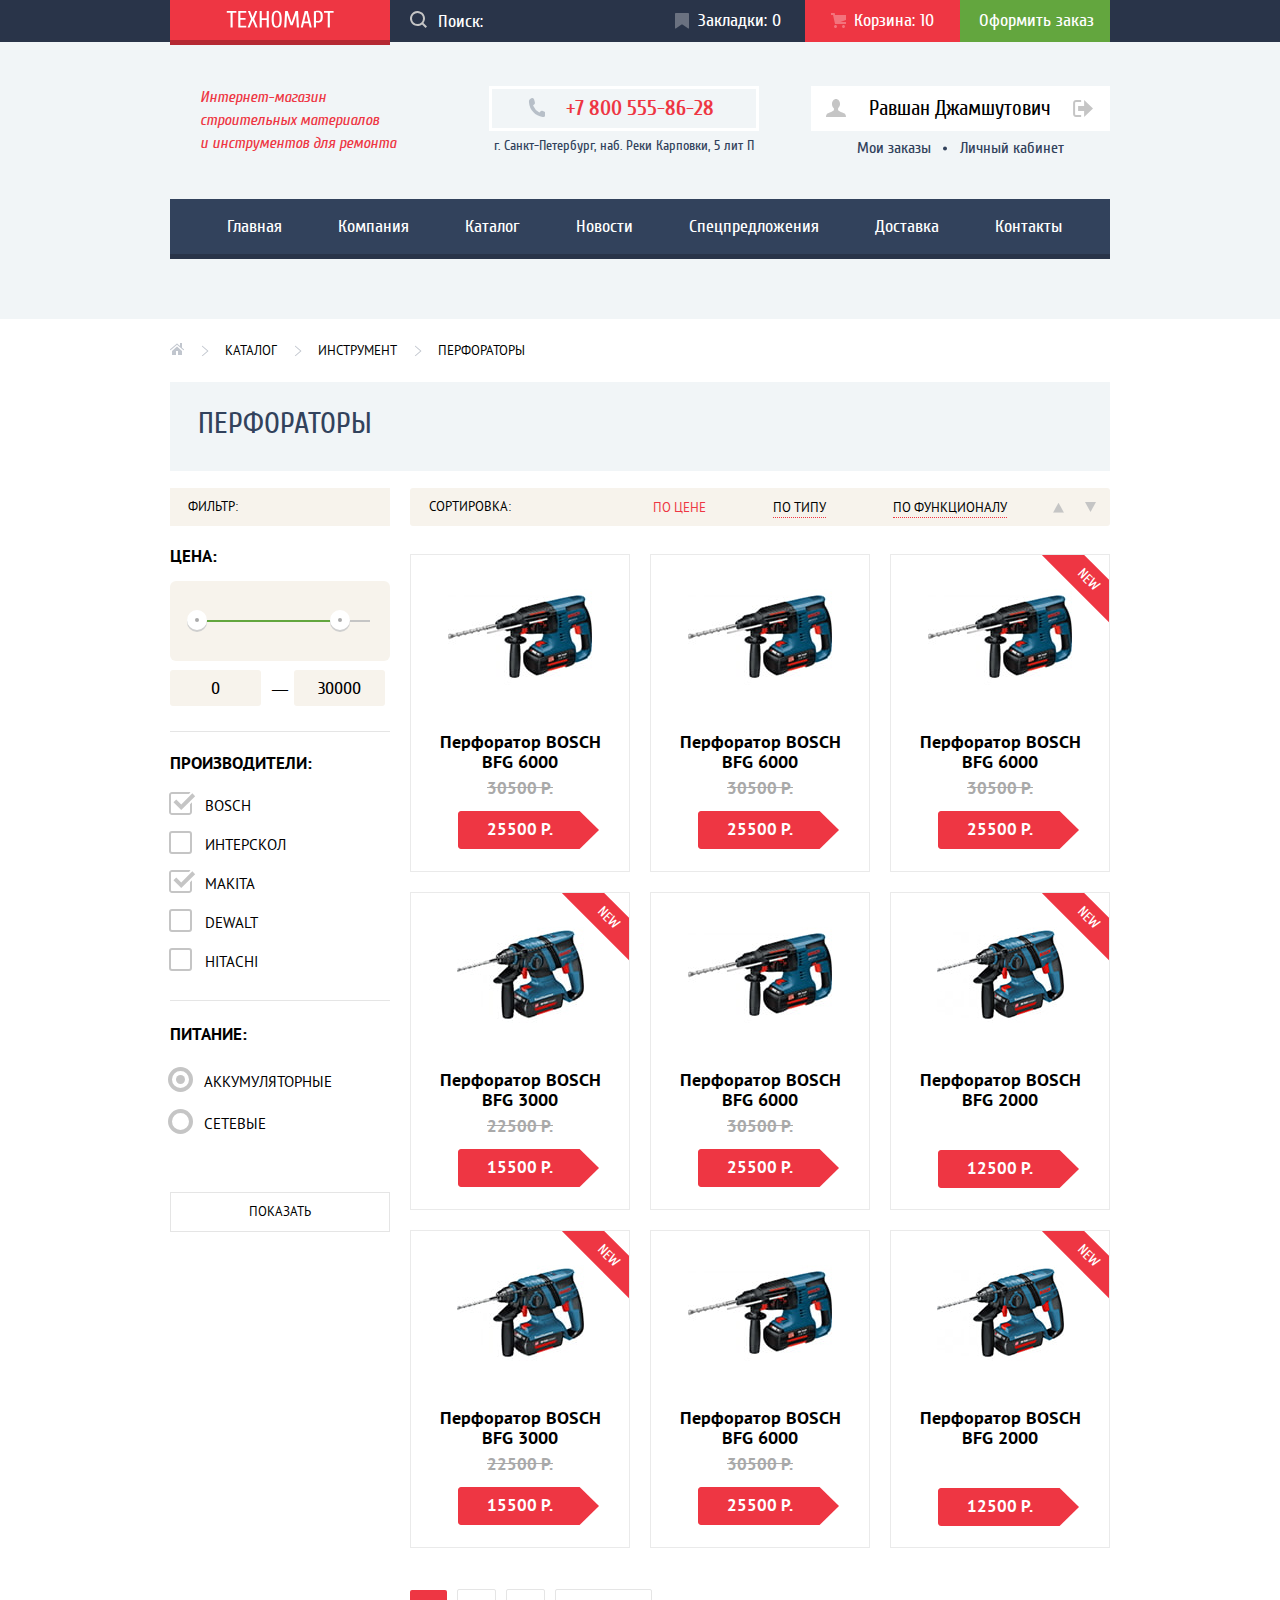
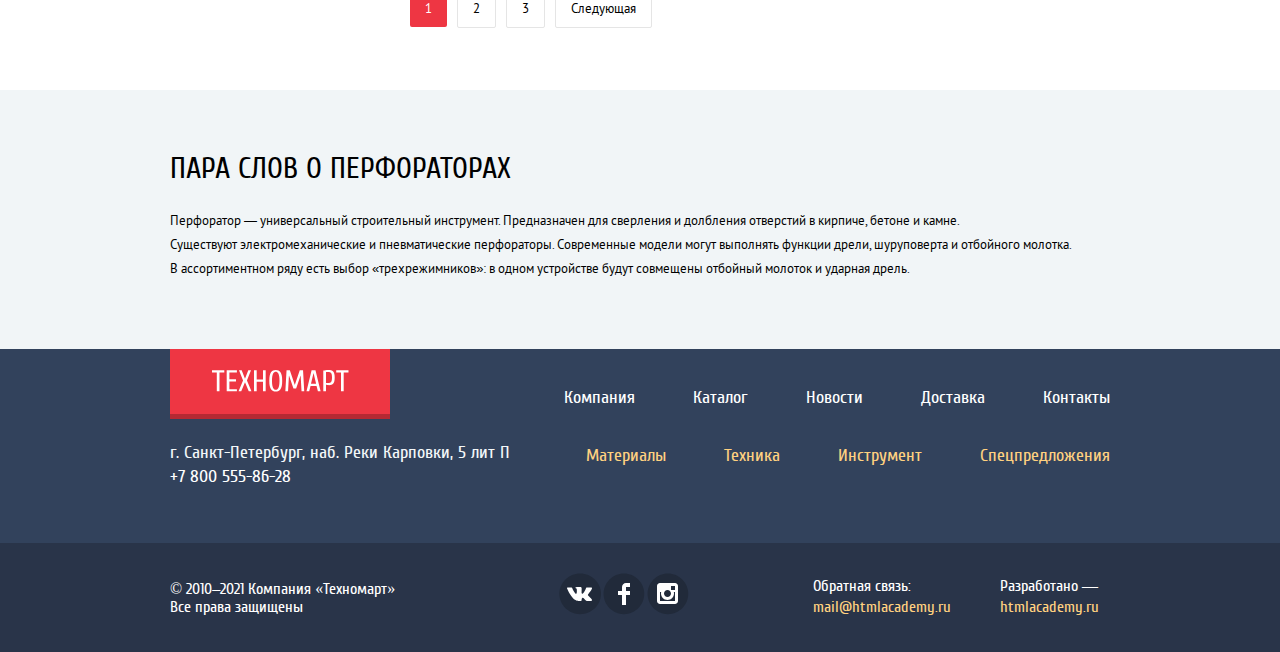
==== commit d1b0c401: "Update" ====
--- a/catalog.html
+++ b/catalog.html
@@ -5,7 +5,7 @@
   <meta charset="UTF-8">
   <meta http-equiv="X-UA-Compatible" content="IE=edge">
   <meta name="viewport" content="width=device-width, initial-scale=1.0">
-  <link rel="stylesheet" href="css/min-style.css">
+  <link rel="stylesheet" href="css/style.css">
   <link rel="stylesheet" href="css/normalize.css">
   <link rel="icon" href="favicon.ico">
   <link rel="icon" href="favicon/icon.svg" type="image/svg+xml">
--- a/css/style.css
+++ b/css/style.css
@@ -0,0 +1,2362 @@
+@font-face {
+  font-family: "Cuprum";
+  src: local("Cuprum Regular"), local("Cuprum-Regular"), url("../fonts/cuprum.woff") format("woff"), url("../fonts/cuprum.woff2") format("woff2");
+  font-weight: normal;
+  font-style: normal;
+}
+
+@font-face {
+  font-family: "Cuprum";
+  src: local("Cuprum Bold"), local("Cuprum-Bold"), url("../fonts/cuprumbold.woff") format("woff"), url("../fonts/cuprumbold.woff2") format("woff2");
+  font-weight: bold;
+  font-style: normal;
+}
+
+@font-face {
+  font-family: "Cuprum";
+  src: local("Cuprum Italic"), local("Cuprum-Italic"), url("../fonts/cuprumitalic.woff") format("woff"), url("../fonts/cuprumitalic.woff2") format("woff2");
+  font-weight: normal;
+  font-style: italic;
+}
+
+@font-face {
+  font-family: "Cuprum";
+  src: local("Cuprum Bold Italic"), local("Cuprum-BoldItalic"), url("../fonts/cuprumbolditalic.woff") format("woff"), url("../fonts/cuprumbolditalic.woff2") format("woff2");
+  font-weight: bold;
+  font-style: italic;
+}
+
+@font-face {
+  font-family: "PTSans";
+  src: local("PTSans Regular"), local("PTSans-Regular"), url("../fonts/ptsans.woff") format("woff"), url("../fonts/ptsans.woff2") format("woff2");
+  font-weight: normal;
+  font-style: normal;
+}
+
+@font-face {
+  font-family: "PTSans";
+  src: local("PTSans Bold"), local("PTSans-Bold"), url("../fonts/ptsansbold.woff") format("woff"), url("../fonts/ptsansbold.woff2") format("woff2");
+  font-weight: bold;
+  font-style: normal;
+}
+
+:root {
+  --basic-red: #EE3643;
+  --basic-green: #63a63e;
+  --basic-icon: #c5c5c5;
+  --basic-neutral: #e5e5e5;
+  --basic-white: #ffffff;
+  --basic-yellow: #ffbf47;
+  --basic-blue: #3bbce3;
+  --basic-pink: #dc91d8;
+  --basic-light-green: #8ed78f;
+  --basic-dark-blue: #32425c;
+  --basic-background: #f1f5f7;
+  --basic-black: #000;
+  --basic-very-dark-blue: #293449;
+  --basic-light-yellow: #f9f5f0;
+  --basic-gray: #a9a9a9;
+  --basic-yellow-footer: #ffd180;
+  --basic-icon-blue: #3d546f;
+  --basic-gray-light: #c5c5c5;
+  --basic-gray-button: #f4f4f4;
+  --basic-beige: #f7f3ec;
+
+}
+
+
+
+*,
+*::before,
+*::after {
+  box-sizing: border-box;
+}
+
+
+body {
+  min-width: 960px;
+  margin: 0;
+  padding: 0;
+  font-family: "Cuprum", Arial, sans-serif;
+  font-size: 18px;
+  line-height: 24px;
+  font-weight: 400;
+  background-color: var(--basic-white);
+  display: grid;
+  min-height: 100%;
+  grid-template-rows: min-content 1fr min-content;
+  align-content: start;
+}
+
+img {
+  max-width: 100%;
+}
+
+.page {
+  height: 100%;
+}
+
+.visually-hidden {
+  position: absolute;
+  width: 1px;
+  height: 1px;
+  margin: -1px;
+  border: 0;
+  padding: 0;
+  white-space: nowrap;
+  clip-path: inset(100%);
+  clip: rect(0 0 0 0);
+  overflow: hidden;
+}
+
+.page-header {
+  background-color: var(--basic-background);
+  margin-bottom: 59px;
+  padding-bottom: 60px;
+}
+
+.header-top-bar {
+  background-color: var(--basic-very-dark-blue);
+}
+
+.header-top-wrapper {
+  display: flex;
+  align-items: center;
+  height: 42px;
+  justify-content: space-between;
+}
+
+.header-bottom {
+  display: flex;
+  justify-content: space-between;
+  align-items: flex-start;
+  margin-top: 42.5px;
+  margin-bottom: 42.5px;
+  margin-left: 30px;
+}
+
+.header-bottom-catalog {
+  display: flex;
+  justify-content: space-between;
+  align-items: flex-start;
+  margin-top: 43.5px;
+  margin-bottom: 39.5px;
+  margin-left: 30px;
+}
+
+.logo {
+  background: var(--basic-red);
+  box-shadow: inset 0px -5px 0px rgba(0, 0, 0, 0.24);
+  padding: 12px 56px;
+  padding-bottom: 17px;
+  display: flex;
+}
+
+.logo:active,
+.logo-footer:active {
+  background: #BA2732;
+}
+
+.search {
+  border: 0px;
+  height: 100%;
+  display: flex;
+  flex-direction: row-reverse;
+  justify-content: flex-end;
+  align-items: center;
+  flex-grow: 1;
+  position: relative;
+}
+
+.input-search {
+  width: 100%;
+  height: 100%;
+  border: none;
+  padding: 0;
+  margin: 0;
+  padding-left: 48px;
+  background: var(--basic-very-dark-blue);
+  outline: none;
+}
+
+.search:hover .icon-search {
+  fill: var(--basic-white);
+}
+
+
+
+.input-search:focus+.icon-search {
+  fill: var(--basic-red);
+}
+
+.input-search:focus {
+  background: var(--basic-white);
+}
+
+.unification {
+  display: grid;
+  grid-template-columns: 460px 300px;
+  gap: 180px;
+}
+
+.input-search::placeholder {
+  color: var(--basic-white);
+}
+
+.icon-search {
+  fill: var(--basic-icon);
+  position: absolute;
+  top: 11px;
+  left: 20px;
+}
+
+.nav-profile {
+  margin: 0;
+  padding: 0;
+  list-style-type: none;
+  display: flex;
+  height: 100%;
+  align-items: center;
+}
+
+.nav-profile-item {
+  height: 100%;
+  display: flex;
+  align-items: center;
+}
+
+.bookmarks {
+  text-decoration: none;
+  color: var(--basic-white);
+  height: 100%;
+  display: flex;
+  align-items: center;
+  position: relative;
+  padding-left: 43px;
+  padding-right: 24px;
+}
+
+.bookmarks::before {
+  content: "";
+  position: absolute;
+  width: 14px;
+  height: 16px;
+  background: url(../img/icon-bookmarks.svg) no-repeat;
+  background-position: 0 0;
+  top: 13px;
+  left: 20px;
+  opacity: 0.3;
+}
+
+.cart {
+  text-decoration: none;
+  color: var(--basic-white);
+  display: flex;
+  align-items: center;
+  height: 100%;
+  padding-left: 49px;
+  padding-right: 26px;
+  position: relative;
+}
+
+.cart::before {
+  content: "";
+  position: absolute;
+  width: 15px;
+  height: 15px;
+  background: url(../img/icon-cart.svg) no-repeat;
+  background-position: 0 0;
+  top: 13px;
+  left: 26px;
+  opacity: 0.3;
+}
+
+
+.icon-cart-catalog {
+  fill: var(--basic-white);
+  position: absolute;
+  left: 26px;
+  top: 13px;
+}
+
+.bookmarks:hover::before {
+  opacity: 1;
+}
+
+.cart:hover::before {
+  opacity: 1;
+}
+
+.bookmarks:active {
+  background: #161D29;
+  color: rgba(255, 255, 255, 0.5);
+}
+
+.cart:active {
+  background: #161D29;
+  color: rgba(255, 255, 255, 0.5);
+}
+
+
+.cart-catalog {
+  background: var(--basic-red);
+}
+
+.arrange {
+  background: var(--basic-green);
+  text-decoration: none;
+  color: var(--basic-white);
+  padding-right: 16px;
+  padding-left: 19px;
+  display: flex;
+  align-items: center;
+  height: 100%;
+}
+
+.arrange:hover {
+  background: #5FBB2D;
+}
+
+.arrange:active {
+  color: rgba(255, 255, 255, 0.5);
+
+}
+
+.desc {
+  font-style: italic;
+  font-size: 16px;
+  line-height: 23px;
+  font-weight: normal;
+  color: var(--basic-red);
+  margin: 0;
+  padding: 0;
+  height: 71px;
+  margin-right: 22px;
+}
+
+.desc-catalog {
+  margin-right: 40px;
+}
+
+.phone {
+  color: var(--basic-red);
+  text-decoration: none;
+  font-family: Cuprum;
+  font-weight: bold;
+  font-size: 21px;
+  line-height: 30px;
+  display: flex;
+  align-items: center;
+  position: relative;
+  flex-grow: 1;
+  padding-left: 74px;
+}
+
+.phone::before {
+  content: "";
+  background: url(../img/icon-phone.svg) no-repeat;
+  background-position: 0 0;
+  width: 17px;
+  height: 19px;
+  top: 5px;
+  left: 36px;
+  position: absolute;
+}
+
+
+.icon-phone {
+  fill: var(--basic-icon);
+  position: absolute;
+  left: -35px;
+}
+
+.phone-header {
+  width: 270px;
+  height: 45px;
+  border: 3px solid var(--basic-white);
+  display: flex;
+  justify-content: center;
+  align-items: center;
+}
+
+.contacts-header {
+  display: flex;
+  flex-direction: column;
+  align-items: center;
+}
+
+.address {
+  font-size: 14px;
+  color: var(--basic-dark-blue);
+  margin: 0;
+  padding: 0;
+  margin-top: 3px;
+}
+
+.btn-user-list {
+  display: flex;
+  margin: 0;
+  padding: 0;
+  list-style-type: none;
+}
+
+
+
+.btn-user-link {
+  display: block;
+  color: var(--basic-black);
+  background-color: var(--basic-white);
+  text-decoration: none;
+  padding: 12px 24px;
+  font-family: Cuprum;
+  font-style: normal;
+  font-weight: normal;
+  font-size: 21px;
+  line-height: 21px;
+}
+
+.btn-user-link:hover {
+  color: var(--basic-red);
+}
+
+.icon-enter {
+  fill: #c5c5c5;
+  position: absolute;
+  top: 13px;
+  left: 19px;
+}
+
+.btn-user-link:hover svg {
+  fill: var(--basic-icon-blue);
+}
+
+.btn-user-link:active {
+  color: var(--basic-icon);
+}
+
+.icon-login {
+  fill: var(--basic-gray-light);
+}
+
+.btn-enter {
+  margin-right: 10px;
+  position: relative;
+}
+
+.btn-enter-link {
+  padding: 12px 27px;
+  padding-left: 45px;
+}
+
+
+
+.nav {
+  background-color: var(--basic-dark-blue);
+  color: var(--basic-white);
+  box-shadow: inset 0px -5px 0px var(--basic-very-dark-blue);
+}
+
+.nav-list {
+  display: flex;
+  flex-wrap: wrap;
+  padding: 0;
+  margin: 0;
+  justify-content: center;
+  list-style-type: none;
+  height: 100%;
+}
+
+.nav-link {
+  display: block;
+  color: var(--basic-white);
+  text-decoration: none;
+  height: 100%;
+  padding: 16px 24px 20px 32px;
+}
+
+.nav-link-active {}
+
+.nav-link:hover {
+  background: var(--basic-very-dark-blue);
+}
+
+.nav-link:active {
+  background: #1d2739;
+  color: #fff;
+  opacity: 50%;
+}
+
+.new {
+  font-size: 14px;
+  line-height: 18px;
+  background-color: var(--basic-red);
+  color: var(--basic-white);
+  transform: rotate(45deg);
+  text-transform: uppercase;
+  width: 100px;
+  height: 30px;
+  display: flex;
+  justify-content: center;
+  align-items: center;
+  position: absolute;
+  right: -29px;
+  top: 10px;
+}
+
+.container {
+  width: 960px;
+  margin: 0 auto;
+  padding: 0 10px;
+}
+
+.menu {
+  margin-bottom: 59px;
+}
+
+.menu-list {
+  list-style-type: none;
+  display: grid;
+  grid-template-columns: 300px 300px 300px;
+  grid-template-rows: 123px 123px 123px;
+  gap: 20px;
+  margin: 0;
+  padding: 0;
+}
+
+.block-menu {
+  position: relative;
+  overflow: hidden;
+  display: flex;
+  flex-wrap: wrap;
+  align-items: flex-start;
+  flex-direction: column;
+}
+
+.materials {
+  background-color: var(--basic-yellow);
+  grid-column-start: 1;
+  grid-column-end: 2;
+  grid-row-start: 1;
+  grid-row-end: 2;
+}
+
+.materials::after {
+  content: "";
+  background: url(../img/materials.svg) no-repeat;
+  background-position: 0 0;
+  width: 44px;
+  height: 65px;
+  position: absolute;
+  top: 31px;
+  right: 43px;
+}
+
+.title-menu {
+  font-weight: bold;
+  font-size: 24px;
+  line-height: 30px;
+  color: var(--basic-white);
+  margin: 0;
+  padding: 0;
+  margin-left: 23px;
+  margin-top: 20px;
+  margin-bottom: 14px;
+}
+
+.tools {
+  background: var(--basic-blue);
+  grid-column-start: 2;
+  grid-column-end: 3;
+  grid-row-start: 1;
+  grid-row-end: 2;
+}
+
+.tools::after {
+  content: "";
+  background: url(../img/tools.svg) no-repeat;
+  background-position: 0 0;
+  width: 75px;
+  height: 61px;
+  position: absolute;
+  top: 34px;
+  right: 31px;
+}
+
+.technic {
+  background: var(--basic-pink);
+  grid-column-start: 3;
+  grid-column-end: 4;
+  grid-row-start: 1;
+  grid-row-end: 2;
+}
+
+.technic::after {
+  content: "";
+  background: url(../img/technic.svg) no-repeat;
+  background-position: 0 0;
+  width: 78px;
+  height: 62px;
+  position: absolute;
+  top: 31px;
+  right: 31px;
+}
+
+.discounts {
+  background: var(--basic-light-green);
+  grid-column-start: 3;
+  grid-column-end: 4;
+  grid-row-start: 2;
+  grid-row-end: 3;
+}
+
+.discounts::after {
+  content: "";
+  background: url(../img/discounts.svg) no-repeat;
+  background-position: 0 0;
+  width: 59px;
+  height: 72px;
+  position: absolute;
+  top: 26px;
+  right: 45px;
+}
+
+.delivery {
+  background: var(--basic-yellow);
+  grid-column-start: 3;
+  grid-column-end: 4;
+  grid-row-start: 3;
+  grid-row-end: 4;
+}
+
+.delivery::after {
+  content: "";
+  background: url(../img/delivery.svg) no-repeat;
+  background-position: 0 0;
+  width: 78px;
+  height: 63px;
+  position: absolute;
+  top: 32px;
+  right: 31px;
+}
+
+.slider {
+  grid-column-start: 1;
+  grid-column-end: 3;
+  grid-row-start: 2;
+  grid-row-end: 4;
+  position: relative;
+}
+
+.btn-menu {
+  background: rgba(255, 255, 255, 0.3);
+  text-transform: uppercase;
+  font-size: 14px;
+  line-height: 18px;
+  text-decoration: none;
+  color: var(--basic-white);
+  margin-left: 23px;
+}
+
+.materials>.btn-menu {
+  padding: 10px 24px;
+}
+
+.tools>.btn-menu {
+  padding: 10px 26px;
+}
+
+.technic>.btn-menu {
+  padding: 10px 30px;
+}
+
+.discounts>.btn-menu {
+  padding: 10px 23px;
+}
+
+.delivery>.btn-menu {
+  padding: 10px 36px;
+}
+
+.btn-menu:hover {
+  background: rgba(196, 196, 196, 0.3);
+}
+
+.btn-menu:active {
+  background: rgba(169, 169, 169, 0.3);
+}
+
+.icon-menu {
+  fill: var(--basic-white);
+  position: relative;
+  top: 30px;
+  right: -84px;
+}
+
+.slide {
+  height: 100%;
+  display: none;
+}
+
+.slide-current {
+  display: block;
+}
+
+.slide-perforator {
+  background: url(../img/slider-perforator.jpg) no-repeat center;
+}
+
+.slide-drill {
+  background: url(../img/slider-drill.jpg) no-repeat center;
+}
+
+.btn-slider-left,
+.btn-slider-right {
+  border: none;
+  background: none;
+  position: absolute;
+  cursor: pointer;
+}
+
+.btn-slider-left {
+  top: 120px;
+  left: 18px;
+}
+
+.btn-slider-right {
+  top: 120px;
+  right: 14px;
+}
+
+.pages-slider {
+  list-style-type: none;
+  height: 100%;
+  margin: 0;
+  padding: 0;
+}
+
+.slide {
+  padding-top: 23px;
+  padding-left: 24px;
+}
+
+.slider-title {
+  text-transform: uppercase;
+  color: var(--basic-white);
+  margin: 0;
+  padding: 0;
+  margin-bottom: 5px;
+  font-size: 36px;
+  line-height: 36px;
+}
+
+.slider-desc {
+  color: var(--basic-white);
+  margin: 0;
+  padding: 0;
+  font-size: 18px;
+  line-height: 24px;
+  margin-bottom: 118px;
+}
+
+.slider-controls {
+  position: absolute;
+  bottom: 36px;
+  left: 295px;
+  z-index: 20;
+  display: flex;
+  width: 30px;
+  justify-content: space-between;
+}
+
+.button-slider-controls {
+  outline: none;
+  padding: 0;
+  width: 10px;
+  height: 10px;
+  background: var(--basic-white);
+  border-radius: 50%;
+  border: none;
+  cursor: pointer;
+}
+
+.slider-controls-current {
+  width: 10px;
+  height: 10px;
+  background: var(--basic-red);
+  border-radius: 50%;
+  border: 3px solid var(--basic-white);
+}
+
+.pop-products {
+  margin-bottom: 74px;
+}
+
+.button {
+  background: var(--basic-red);
+  font-size: 14px;
+  line-height: 18px;
+  border: 0px;
+  color: var(--basic-white);
+  text-transform: uppercase;
+  text-decoration: none;
+}
+
+.button-slider {
+  padding: 10px 46px;
+}
+
+.button:hover {
+  background: #ca2c37;
+}
+
+.button:active {
+  background: #ba2732;
+}
+
+.top-section-button {
+  text-decoration: none;
+  margin-right: 14px;
+  padding: 10px 24px;
+}
+
+.top-section-button-manufacturer {
+  padding: 10px 38px;
+}
+
+.block-services {
+  flex-grow: 1;
+  list-style-type: none;
+  margin: 0;
+  padding: 0;
+}
+
+.block-service {
+  flex-grow: 1;
+}
+
+.block-service-button {
+  padding: 10px 42px;
+  border-radius: 3px;
+}
+
+.more-detailed-button {
+  padding: 10px 40px;
+}
+
+.feedback-button {
+  padding: 10px 61px;
+  cursor: pointer;
+}
+
+.list-products {
+  list-style-type: none;
+  padding: 0;
+  margin: 0;
+  display: grid;
+  grid-template-columns: 220px 220px 220px 220px;
+  grid-template-rows: 318px;
+  gap: 20px;
+}
+
+.list-products-catalog {
+  list-style-type: none;
+  margin: 0;
+  padding: 0;
+  display: grid;
+  grid-template-columns: 220px 220px 220px;
+  grid-template-rows: 318px 318px 318px;
+  gap: 20px;
+}
+
+
+.top-section {
+  background: var(--basic-light-yellow);
+  text-transform: uppercase;
+  margin-bottom: 20px;
+  display: flex;
+  justify-content: space-between;
+  align-items: center;
+  height: 89px;
+
+
+}
+
+.title {
+  font-family: Cuprum;
+  font-style: normal;
+  font-weight: normal;
+  font-size: 30px;
+  line-height: 30px;
+  color: var(--basic-dark-blue);
+  margin: 0;
+  margin-left: 28px;
+  margin-bottom: 5px;
+}
+
+.service-title {
+  font-weight: normal;
+  font-size: 30px;
+  line-height: 30px;
+  color: var(--basic-dark-blue);
+  text-transform: uppercase;
+  margin: 0;
+  padding: 0;
+  margin-bottom: 30px;
+}
+
+.product {
+  border: 1px solid #EAEAEA;
+  display: flex;
+  flex-direction: column;
+  align-items: center;
+  text-align: center;
+  position: relative;
+  overflow: hidden;
+}
+
+.product:hover .buttons-catalog-item {
+  display: block;
+}
+
+.product:hover .product-image-wrapper {
+  display: none;
+}
+
+.product:hover {
+  box-shadow: 0px 4px 20px rgba(0, 0, 0, 0.15);
+}
+
+.product-image-wrapper {
+  width: 184px;
+  height: 164px;
+  display: flex;
+  justify-content: center;
+  align-items: center;
+  margin: 0;
+  padding: 0;
+  margin-bottom: 13px;
+}
+
+.product-image-wrapper img {
+  object-fit: contain;
+}
+
+
+
+.name-product {
+  font-family: PTSans, Arial, sans-serif;
+  font-weight: bold;
+  font-size: 18px;
+  line-height: 20px;
+  color: var(--basic-black);
+  width: 190px;
+  margin: 0;
+  padding: 0;
+  margin-bottom: 7px;
+}
+
+.name-product-no-disc {
+  margin-bottom: 49px;
+}
+
+.catalog-item-image {}
+
+.price {
+  font-family: PTSans, Arial, sans-serif;
+  font-weight: bold;
+  font-size: 17px;
+  line-height: 18px;
+  text-decoration: line-through;
+  color: var(--basic-gray);
+  margin-bottom: 23px;
+}
+
+.disc-div {
+  position: relative;
+  z-index: 0;
+}
+
+.disc-div svg {
+  z-index: -1;
+  position: absolute;
+  right: -46px;
+  top: -9px;
+}
+
+.disc {
+  font-family: PTSans, Arial, sans-serif;
+  font-weight: bold;
+  font-size: 17px;
+  line-height: 18px;
+  color: var(--basic-white);
+  margin: 0;
+  padding: 0;
+  margin-bottom: 31px;
+}
+
+
+
+.buttons-catalog-item {
+  display: none;
+  list-style-type: none;
+  margin: 0;
+  padding: 0;
+  margin-top: 38px;
+  margin-bottom: 54px;
+}
+
+.button-buy {
+  margin: 0;
+  padding: 0;
+  border: 0px;
+  background: var(--basic-green);
+  outline: none;
+  box-shadow: inset 0px -3px 0px #367315;
+  border-radius: 2px;
+  color: var(--basic-white);
+  text-transform: uppercase;
+  font-size: 14px;
+  line-height: 18px;
+  padding: 10px 40px 10px 53px;
+  margin-bottom: 10px;
+  position: relative;
+  cursor: pointer;
+}
+
+.button-buy::before {
+  content: "";
+  background: url(../img/icon-cart.svg) no-repeat;
+  background-position: 0 0;
+  width: 15px;
+  height: 15px;
+  position: absolute;
+  top: 10px;
+  left: 30px;
+  opacity: 0.3;
+}
+
+.button-buy:hover {
+  background: #5fbb2d;
+}
+
+.button-buy:active {
+  background: #518534;
+}
+
+.button-bookmarks {
+  margin: 0;
+  padding: 0;
+  border: 3px solid var(--basic-green);
+  border-radius: 2px;
+  font-family: Cuprum;
+  font-style: normal;
+  font-weight: normal;
+  font-size: 14px;
+  line-height: 18px;
+  text-transform: uppercase;
+  color: var(--basic-dark-blue);
+  background: none;
+  padding: 8px 31px 6px 30px;
+  cursor: pointer;
+}
+
+.button-bookmarks:hover {
+  border: 3px solid var(--basic-dark-blue);
+}
+
+.button-bookmarks:active {
+  border: 3px solid var(--basic-dark-blue);
+  opacity: 0.5;
+}
+
+.pop-manufacturer {
+  margin-bottom: 70px;
+}
+
+
+
+.manufacturer-list {
+  list-style-type: none;
+  display: grid;
+  grid-template-columns: 220px 220px 220px 220px;
+  grid-template-rows: 145px;
+  gap: 20px;
+  margin: 0;
+  padding: 0;
+}
+
+.manufacturer {
+  border: 1px solid #EAEAEA;
+  display: flex;
+  justify-content: center;
+  align-items: center;
+  width: 220px;
+  height: 145px;
+}
+
+.manufacturer img {
+  max-width: 220px;
+  max-height: 145px;
+  object-fit: contain;
+}
+
+.manufacturer:hover {
+  box-shadow: 0px 4px 20px rgba(0, 0, 0, 0.15);
+}
+
+.manufacturer:active {
+  opacity: 0.5;
+  box-shadow: 0px 4px 20px rgba(0, 0, 0, 0.15);
+}
+
+.service {
+  background: var(--basic-background);
+  padding-bottom: 99px;
+  padding-top: 60px;
+}
+
+.unification-service {
+  display: flex;
+  margin-top: 70px;
+}
+
+.title-section {
+  font-family: Cuprum;
+  font-weight: normal;
+  font-size: 30px;
+  line-height: 30px;
+  text-transform: uppercase;
+  color: var(--basic-black);
+  margin: 0;
+  padding: 0;
+  margin-bottom: 24px;
+}
+
+.title-section-catalog {
+  font-family: Cuprum;
+  font-style: normal;
+  font-weight: normal;
+  font-size: 30px;
+  line-height: 30px;
+  text-transform: uppercase;
+  color: var(--basic-black);
+  margin: 0;
+  padding: 0;
+  padding-top: 64px;
+  margin-bottom: 25px;
+}
+
+.service-desc {
+  font-family: PTSans, Arial, sans-serif;
+  font-size: 13px;
+  line-height: 24px;
+  color: var(--basic-black);
+  margin: 0;
+  padding: 0;
+}
+
+.button-service {
+  width: 240px;
+  height: 61px;
+  background: #32425C;
+  color: var(--basic-white);
+  border: 0px;
+  font-family: Cuprum;
+  font-style: normal;
+  font-weight: bold;
+  font-size: 21px;
+  line-height: 30px;
+  padding: 0;
+  margin: 0;
+  box-shadow: inset 0px 1px 0px #405069;
+  box-shadow: inset 0px -1px 0px #293449;
+  cursor: pointer;
+  text-align: left;
+  padding-left: 22px;
+}
+
+.button-service:focus {
+  background: var(--basic-white);
+  box-shadow: 0px 1px 0px var(--basic-white);
+  font-weight: bold;
+  font-size: 21px;
+  line-height: 30px;
+  color: var(--basic-dark-blue)
+}
+
+.buttons-services {
+  list-style-type: none;
+  margin: 0;
+  padding: 0;
+  margin-right: 80px;
+  position: relative;
+}
+
+.buttons-services::after {
+  content: "";
+  background: url(../img/shadow.png) no-repeat;
+  background-position: 0 0;
+  width: 10px;
+  height: 279px;
+  position: absolute;
+  top: -47px;
+  right: 0;
+}
+
+.button-service:hover {
+  background: #293449;
+}
+
+.button-service-current {
+  background: var(--basic-white);
+  color: var(--basic-dark-blue);
+  width: 240px;
+  height: 61px;
+  border: 0px;
+  font-family: Cuprum;
+  font-style: normal;
+  font-weight: bold;
+  font-size: 21px;
+  line-height: 30px;
+  box-shadow: inset 0px 1px 0px #405069;
+  box-shadow: inset 0px -1px 0px #293449;
+  cursor: pointer;
+  text-align: left;
+  padding-left: 22px;
+}
+
+.block-service-delivery {
+  position: relative;
+  display: none;
+}
+
+.block-service-delivery::after {
+  content: "";
+  background: url(../img/btn-delivery.png) no-repeat;
+  z-index: 0;
+  width: 468px;
+  height: 261px;
+  position: absolute;
+  top: 21px;
+  right: 0;
+}
+
+.block-service-gurantee {
+  position: relative;
+  display: none;
+}
+
+.block-service-gurantee::after {
+  content: "";
+  background: url(../img/btn-gurantee.png) no-repeat;
+  z-index: 0;
+  width: 389px;
+  height: 283px;
+  position: absolute;
+  top: 0;
+  left: 0;
+}
+
+.block-service-credit {
+  background: url(../img/btn-credit.png) no-repeat;
+  background-position: 0 0;
+  display: none;
+}
+
+.block-serivce-current {
+  display: block;
+}
+
+.services-desc {
+  width: 283px;
+  z-index: 1;
+}
+
+.promo-info {
+  font-family: PTSans, Arial, sans-serif;
+  font-size: 13px;
+  line-height: 24px;
+  color: var(--basic-black);
+  margin: 0;
+}
+
+.promo-info-1 {
+  margin-bottom: 26px;
+}
+
+.transport-companies {
+  font-family: Cuprum;
+  font-style: normal;
+  font-weight: normal;
+  font-size: 18px;
+  line-height: 24px;
+  color: var(--basic-black);
+  padding: 0;
+  margin: 5px 0px 25px 37px;
+  list-style-type: none;
+  padding-left: 0;
+}
+
+.transport-companies li {
+  position: relative;
+  margin-bottom: 11px;
+}
+
+.transport-companies li::before {
+  position: absolute;
+  margin-right: 12px;
+  /* margin-bottom: 10px; */
+  content: "";
+  width: 25px;
+  height: 2px;
+  background: var(--basic-red);
+  top: 10px;
+  left: -35px;
+}
+
+.map {
+  margin-bottom: 44px;
+  border: none;
+  background: url(../img/map.jpg) no-repeat;
+  width: 300px;
+  height: 158px;
+  cursor: pointer;
+}
+
+.section-contacts {
+  margin-top: 73px;
+}
+
+.section-delivery {
+  margin-top: 73px;
+}
+
+.office-map {
+  font-family: PTSans, Arial, sans-serif;
+  font-size: 13px;
+  line-height: 24px;
+  color: var(--basic-black);
+}
+
+.footer-top {
+  padding-bottom: 54px;
+}
+
+.footer-top-bar {
+  background: var(--basic-dark-blue);
+}
+
+.logo-footer {
+  background: var(--basic-red);
+  box-shadow: inset 0px -5px 0px rgba(0, 0, 0, 0.24);
+  display: flex;
+  padding: 20px 41px;
+  padding-bottom: 25px;
+}
+
+.footer-section-top {
+  display: flex;
+  justify-content: space-between;
+  height: 70px;
+}
+
+.footer-section-bottom {
+  display: flex;
+  justify-content: space-between;
+  height: 70px;
+
+}
+
+
+.footer-address {
+  color: #f3f7f9;
+  font-family: Cuprum;
+  font-style: normal;
+  font-weight: normal;
+  font-size: 18px;
+  line-height: 24px;
+  padding-top: 22px;
+}
+
+.footer-address p {
+  margin: 0;
+  padding: 0;
+}
+
+.phone-footer {
+  text-decoration: none;
+  color: var(--basic-white);
+}
+
+.nav-footer-link {
+  text-decoration: none;
+  color: var(--basic-white);
+}
+
+.nav-footer-item {}
+
+.nav-footer {
+  margin-top: 37px;
+}
+
+
+
+.nav-footer-list {
+  list-style-type: none;
+  display: flex;
+  margin: 0;
+  padding: 0;
+  width: 546px;
+  justify-content: space-between;
+  flex-wrap: wrap;
+}
+
+
+.nav-footer-link:hover {
+  text-decoration: underline;
+}
+
+.nav-footer-link:active {
+  text-decoration: underline;
+  opacity: 0.5;
+}
+
+.index-nav {
+  list-style-type: none;
+  display: flex;
+  justify-content: space-between;
+  margin: 0;
+  padding: 0;
+  width: 524px;
+  height: 24px;
+  margin-top: 25px;
+}
+
+.index-nav-link {
+  text-decoration: none;
+  color: var(--basic-yellow-footer);
+}
+
+.index-nav-link:hover {
+  text-decoration: underline;
+}
+
+.index-nav-link:active {
+  opacity: 0.5;
+}
+
+.footer-bottom {
+  display: flex;
+  justify-content: space-between;
+  align-items: center;
+  padding-top: 29px;
+  padding-bottom: 29px;
+}
+
+.footer-bottom-bar {
+  background: var(--basic-very-dark-blue);
+}
+
+.about-rights {
+  color: var(--basic-white);
+  font-family: Cuprum;
+  font-style: normal;
+  font-weight: normal;
+  font-size: 16px;
+  line-height: 18px;
+  margin-right: 42px;
+}
+
+.about-rights p {
+  margin: 0;
+  padding: 0;
+}
+
+.footer-social {
+  list-style-type: none;
+  display: flex;
+  padding: 0;
+  margin: 0;
+  width: 134px;
+}
+
+.footer-social a {
+  margin: 0;
+  padding: 0;
+}
+
+
+.contact-info {
+  width: 286px;
+  list-style-type: none;
+  display: flex;
+  margin: 0;
+  padding: 0;
+  justify-content: space-between;
+  margin-right: 11px;
+}
+
+.contact-info p {
+  font-family: Cuprum;
+  font-style: normal;
+  font-weight: normal;
+  font-size: 16px;
+  line-height: 18px;
+  color: var(--basic-white);
+  margin: 0;
+  padding: 0;
+}
+
+.contact-info a {
+  color: var(--basic-yellow-footer);
+  text-decoration: none;
+  font-family: Cuprum;
+  font-style: normal;
+  font-weight: normal;
+  font-size: 16px;
+  line-height: 18px;
+}
+
+.contact-info a:hover {
+  text-decoration: underline;
+}
+
+.contact-info a:active {
+  text-decoration: none;
+  color: var(--basic-red);
+}
+
+.footer-copyright {}
+
+.modal-close {
+  position: absolute;
+  border: none;
+  background: none;
+  cursor: pointer;
+}
+
+.modal-cart>.modal-close {
+  top: 11px;
+  right: 11px;
+}
+
+.modal-feedback>.modal-close {
+  top: 14px;
+  right: 11px;
+}
+
+.modal-map>.modal-close {
+  top: 10px;
+  right: 6px;
+}
+
+.modal {
+  position: fixed;
+  top: 50%;
+  left: 50%;
+  transform: translate(-50%, -50%);
+  margin: auto;
+  box-shadow: 0px 4px 20px rgba(0, 0, 0, 0.15);
+  z-index: 100;
+  border-top: 7px solid var(--basic-red);
+  display: none;
+}
+
+.modal-cart {
+  background: var(--basic-white);
+  width: 620px;
+}
+
+.modal-cart-title {
+  font-weight: bold;
+  font-size: 24px;
+  line-height: 30px;
+  display: flex;
+  justify-content: center;
+  margin-top: 66px;
+  margin-bottom: 67px;
+}
+
+.modal-cart-title::before {
+  content: "";
+  background: url(../img/icon-mark.svg) no-repeat;
+  background-position: 0 0;
+  width: 66px;
+  height: 66px;
+  position: absolute;
+  top: 48px;
+  left: 81px;
+}
+
+.modal-cart-list {
+  margin: 0;
+  padding: 0;
+  display: flex;
+  justify-content: center;
+  list-style-type: none;
+  background: #f1f1f1;
+  padding-bottom: 37px;
+  padding-top: 37px;
+}
+
+.modal-button-arrange {
+  padding: 10px 46px;
+  margin-right: 10px;
+  cursor: pointer;
+}
+
+.modal-group {
+  width: 220px;
+  margin-top: 39px;
+}
+
+.modal-group-left {
+  margin-right: 20px;
+  margin-bottom: 13px;
+}
+
+.modal-letter {
+  width: 460px;
+  margin-bottom: 37px;
+}
+
+.modal-feedback {
+  width: 620px;
+  padding-top: 39px;
+  flex-direction: column;
+  align-items: center;
+  padding: 0 80px;
+  background: var(--basic-white);
+}
+
+.modal-map {
+  width: 943px;
+  display: none;
+}
+
+.modal-show {
+  display: flex;
+  animation: bounce 0.6s;
+}
+
+.modal-show-block {
+  display: block;
+  animation: bounce 0.6s;
+}
+
+.modal-feedback input {
+  font-family: PTSans, Arial, sans-serif;
+  font-style: normal;
+  font-weight: normal;
+  font-size: 13px;
+  line-height: 24px;
+  border: 2px solid var(--basic-gray-light);
+  border-radius: 2px;
+  background: var(--basic-white);
+}
+
+.modal-feedback input::placeholder {
+  font-family: PTSans;
+  font-style: normal;
+  font-weight: normal;
+  font-size: 13px;
+  line-height: 24px;
+}
+
+.input-name {
+  width: 220px;
+  height: 38px;
+  padding-top: 5px;
+  padding-left: 12px;
+}
+
+.input-email {
+  width: 220px;
+  height: 38px;
+  padding-top: 5px;
+  padding-left: 12px;
+}
+
+.input-letter {
+  width: 460px;
+  height: 114px;
+  padding-bottom: 83px;
+  padding-left: 12px;
+}
+
+.form-feedback {
+  width: 460px;
+  display: flex;
+  flex-wrap: wrap;
+}
+
+.submit {
+  font-family: Cuprum;
+  font-style: normal;
+  font-weight: normal;
+  font-size: 14px;
+  line-height: 18px;
+  background: var(--basic-red);
+  border: 0px;
+  outline: none;
+  color: var(--basic-white);
+  padding: 10px 199px;
+  cursor: pointer;
+}
+
+.modal-button {
+  display: flex;
+  justify-content: center;
+  align-items: center;
+  width: 620px;
+  height: 112px;
+  background: var(--basic-gray-button);
+}
+
+.modal-error {
+  animation: shake 0.6s;
+}
+
+@keyframes bounce {
+  0% {
+    transform: translateY(-2000px);
+  }
+
+  70% {
+    transform: translateY(30px);
+  }
+
+  90% {
+    transform: translateY(-10px);
+  }
+
+  100% {
+    transform: translateY(0);
+  }
+}
+
+@keyframes shake {
+
+  0%,
+  100% {
+    transform: translateX(0);
+  }
+
+  10%,
+  30%,
+  50%,
+  70%,
+  90% {
+    transform: translateX(-10px);
+  }
+
+  20%,
+  40%,
+  60%,
+  80% {
+    transform: translateX(10px);
+  }
+}
+
+.block-user {
+  background: var(--basic-white);
+  width: 299px;
+  height: 45px;
+  display: flex;
+  align-items: center;
+  justify-content: center;
+  position: relative;
+  margin-bottom: 5px;
+}
+
+.nav-profile-catalog {
+  display: flex;
+  flex-direction: column;
+}
+
+.nav-profile-catalog a {
+  text-decoration: none;
+}
+
+.user-name:hover svg {
+  fill: var(--basic-icon-blue);
+}
+
+.logout {
+  background: none;
+  border: none;
+}
+
+.logout:hover svg {
+  fill: var(--basic-icon-blue);
+}
+
+.user-name:active {
+  color: var(--basic-gray-light);
+}
+
+.icon-user {
+  fill: var(--basic-icon);
+  position: absolute;
+  top: 13px;
+  left: 15px;
+}
+
+.icon-logout {
+  fill: var(--basic-icon);
+  position: absolute;
+  top: 14px;
+  right: 17px;
+}
+
+.user-name {
+  color: var(--basic-black);
+  font-size: 21px;
+  line-height: 21px;
+  border: none;
+  outline: none;
+  background: none;
+  padding: 0px;
+  padding-left: 11px;
+}
+
+.menu-profile {
+  list-style-type: none;
+  display: flex;
+  justify-content: center;
+  margin: 0;
+  padding: 0;
+}
+
+.btn-profile {
+  color: var(--basic-dark-blue);
+  font-size: 16px;
+  line-height: 18px;
+  margin-right: 29px;
+  position: relative;
+}
+
+.btn-profile::after {
+  content: "";
+  background: url(../img/circle.svg) no-repeat;
+  background-position: 0 0;
+  width: 6px;
+  height: 7px;
+  position: absolute;
+  top: 7px;
+  right: -18px;
+}
+
+.btn-profile-last {
+  margin-right: 0;
+}
+
+.btn-profile-last::after {
+  display: none;
+}
+
+.btn-profile:hover {
+  color: var(--basic-red);
+}
+
+.btn-profile:active {
+  color: var(--basic-gray-light);
+}
+
+.breadcrumbs {
+  list-style-type: none;
+  margin: 0;
+  padding: 0;
+  display: flex;
+  margin-bottom: 20px;
+}
+
+.breadcrumbs li {
+  position: relative;
+  margin-right: 41px;
+}
+
+.breadcrumbs li::after {
+  content: "";
+  width: 8px;
+  height: 12px;
+  background: url(../img/arrow.svg) no-repeat;
+  position: absolute;
+  top: 7px;
+  right: -25px;
+}
+
+.breadcrumbs-current::after {
+  display: none;
+}
+
+.breadcrumbs-link {
+  font-family: PTSans, Arial, sans-serif;
+  font-style: normal;
+  font-weight: normal;
+  font-size: 13px;
+  line-height: 18px;
+  color: var(--basic-black);
+  text-decoration: none;
+  text-transform: uppercase;
+}
+
+.page-nav {
+  list-style-type: none;
+  margin: 0;
+  padding: 0;
+  display: flex;
+  margin-top: 48px;
+  margin-bottom: 59px;
+}
+
+.page-main {
+  margin-bottom: 70px;
+}
+
+.page-nav-link {
+  background: var(--basic-white);
+  border: 1px solid var(--basic-neutral);
+  box-sizing: border-box;
+  border-radius: 2px;
+  font-family: PTSans, Arial, sans-serif;
+  font-style: normal;
+  font-weight: normal;
+  font-size: 13px;
+  line-height: 18px;
+  color: var(--basic-black);
+  text-decoration: none;
+  padding: 10px 15px;
+
+}
+
+.page-nav-active {
+  background: var(--basic-red);
+  color: var(--basic-white);
+  border: none;
+}
+
+.page-nav li {
+  margin-right: 10px;
+}
+
+.page-nav li:last-child {
+  margin-right: 0;
+}
+
+.page-nav-link:hover {
+  border: 1px solid var(--basic-icon);
+}
+
+.page-nav-link:active {
+  border: 1px solid var(--basic-red);
+}
+
+
+.about-punchers {
+  background: var(--basic-background);
+  padding-bottom: 68px;
+}
+
+.btn-show {
+  background: var(--basic-white);
+  border: 1px solid var(--basic-neutral);
+  box-sizing: border-box;
+  font-family: PTSans, Arial, sans-serif;
+  font-style: normal;
+  font-weight: normal;
+  font-size: 13px;
+  line-height: 18px;
+  text-transform: uppercase;
+  width: 100%;
+  padding: 10px 0;
+  cursor: pointer;
+}
+
+.button-continue-shop {
+  border: 0;
+  background: var(--basic-white);
+  font-size: 14px;
+  line-height: 18px;
+  color: var(--basic-black);
+  text-transform: uppercase;
+  padding: 10px 31px;
+  cursor: pointer;
+}
+
+.manufacturers-catalog {
+  font-family: PTSans, Arial, sans-serif;
+  font-style: normal;
+  font-weight: normal;
+  font-size: 15px;
+  line-height: 19px;
+  text-transform: uppercase;
+  color: var(--basic-black);
+}
+
+.sorting {
+  display: flex;
+  background: var(--basic-beige);
+  justify-content: space-between;
+  align-items: center;
+  padding: 10px 19px;
+  padding-right: 14px;
+  margin-bottom: 28px;
+  height: 38px;
+  border-radius: 3px;
+}
+
+.sorting h2 {
+  font-family: PTSans, Arial, sans-serif;
+  font-style: normal;
+  font-weight: normal;
+  font-size: 13px;
+  line-height: 18px;
+  text-transform: uppercase;
+  margin: 0;
+  padding: 0;
+}
+
+.but-up-down {
+  list-style-type: none;
+  margin: 0;
+  padding: 0;
+  display: flex;
+  width: 43px;
+  justify-content: space-between;
+}
+
+.but-up-down-active {
+  fill: var(--basic-red);
+}
+
+.unification-sorting {
+  display: flex;
+  align-items: center;
+}
+
+.but-up,
+.but-down {
+  border: 0px;
+  background: none;
+  fill: var(--basic-icon);
+  padding: 0;
+  margin: 0;
+  cursor: pointer;
+}
+
+.but-up:hover,
+.but-down:hover {
+  fill: var(--basic-black);
+}
+
+.but-up:focus,
+.but-down:focus {
+  fill: var(--basic-red);
+}
+
+.but-sort-list {
+  list-style-type: none;
+  margin: 0;
+  padding: 0;
+  display: flex;
+  width: 354px;
+  justify-content: space-between;
+  margin-right: 46px;
+}
+
+.but-sort {
+  font-family: PTSans, Arial, sans-serif;
+  font-style: normal;
+  font-weight: normal;
+  font-size: 13px;
+  line-height: 18px;
+  text-transform: uppercase;
+  margin: 0;
+  padding: 0;
+  cursor: pointer;
+}
+
+.but-sort {
+  border: 0px;
+  border-bottom: 1px dotted var(--basic-red);
+  background: none;
+}
+
+.but-sort-active {
+  border: 0px;
+  color: var(--basic-red);
+}
+
+
+.but-sort button:hover {
+  color: var(--basic-black);
+  border-bottom: 1px solid var(--basic-red);
+}
+
+.but-sort button:focus {
+  border: 0px;
+  color: var(--basic-red);
+}
+
+.but-up {
+  transform: rotate(-180deg);
+}
+
+.btn-social-circle {
+  fill: #212A3A;
+}
+
+.btn-social:hover .btn-social-circle {
+  fill: var(--basic-red);
+}
+
+.top-section-catalog {
+  background: var(--basic-background);
+  text-transform: uppercase;
+  margin-bottom: 20px;
+  display: flex;
+  margin-bottom: 17px;
+  align-items: center;
+  height: 89px;
+}
+
+.unification-catalog {
+  display: grid;
+  grid-template-columns: 220px 700px;
+  gap: 20px;
+  padding-bottom: 11px;
+}
+
+.filter-title {
+  font-family: PTSans, Arial, sans-serif;
+  font-style: normal;
+  font-weight: normal;
+  font-size: 13px;
+  line-height: 18px;
+  text-transform: uppercase;
+  margin: 0;
+  padding: 10px 18px;
+  padding-right: 0;
+  background: var(--basic-beige);
+  margin-bottom: 14.5px;
+
+}
+
+.price-filter {
+  border: none;
+  margin: 0;
+  padding: 0;
+  padding-bottom: 25px;
+  margin-bottom: 16px;
+  border-bottom: 1px solid rgba(0, 0, 0, 0.1);
+}
+
+.range-controls {
+  height: 80px;
+  background: var(--basic-beige);
+  margin-bottom: 9px;
+  border-radius: 6px;
+  padding: 39px 20px;
+  position: relative;
+}
+
+.range-controls .scale {
+  height: 2px;
+  background: var(--basic-gray-light);
+}
+
+.range-controls .bar {
+  width: 84%;
+  height: 2px;
+  background: var(--basic-green);
+}
+
+.toggle {
+  cursor: pointer;
+  position: absolute;
+  top: 29px;
+  left: 0;
+  width: 20px;
+  height: 20px;
+  padding: 0;
+  background: #ababab;
+  border: 8px solid var(--basic-white);
+  border-radius: 50%;
+  box-shadow: 0 2px 0px 0 #cfcfcf;
+}
+
+.toggle-min {
+  left: 17px;
+}
+
+.toggle-max {
+  left: 160px;
+}
+
+.manufacturers-filter {
+  border: none;
+  margin: 0;
+  padding: 0;
+  padding-bottom: 9px;
+  margin-bottom: 18px;
+  border-bottom: 1px solid rgba(0, 0, 0, 0.1);
+}
+
+
+.charging-filter {
+  border: none;
+  margin: 0;
+  padding: 0;
+  margin-bottom: 37.15px;
+}
+
+.manufacturers-filter-list {
+  list-style-type: none;
+  margin: 0;
+  padding: 0;
+}
+
+.charging-filter-list {
+  list-style-type: none;
+  margin: 0;
+  padding: 0;
+}
+
+.dash {
+  font-family: PTSans;
+  font-style: normal;
+  font-weight: normal;
+  font-size: 16px;
+  line-height: 18px;
+  margin: 0;
+}
+
+.min-price {
+  width: 91px;
+  height: 36px;
+  border: none;
+  background: var(--basic-beige);
+  text-align: center;
+  outline: none;
+  border-radius: 3px;
+}
+
+.max-price {
+  width: 91px;
+  height: 36px;
+  border: none;
+  background: var(--basic-beige);
+  text-align: center;
+  outline: none;
+  border-radius: 3px;
+}
+
+.filter-settings legend {
+  font-family: PTSans;
+  font-style: normal;
+  font-weight: bold;
+  font-size: 17px;
+  line-height: 30px;
+  text-transform: uppercase;
+}
+
+.legend-price {
+  margin-bottom: 10.85px;
+}
+
+.legend-manufacturers {
+  margin-bottom: 17.5px;
+}
+
+.legend-charging {
+  margin-bottom: 23.35px;
+}
+
+.filter-option {
+  margin-left: 35px;
+  margin-bottom: 20px;
+}
+
+.filter-option-radio {
+  margin-bottom: 22.5px;
+  display: flex;
+}
+
+.filter-option label {
+  position: relative;
+  display: block;
+  cursor: pointer;
+  user-select: none;
+  font-family: PTSans;
+  font-style: normal;
+  font-weight: normal;
+  font-size: 15px;
+  line-height: 19px;
+  text-transform: uppercase;
+}
+
+.filter-input-checkbox+label::before {
+  content: "";
+  position: absolute;
+  top: -4px;
+  left: -36px;
+  width: 23px;
+  height: 23px;
+  border: 2px solid var(--basic-icon);
+  border-radius: 3px;
+}
+
+.filter-input-checkbox:checked+label::after {
+  content: "";
+  background: url(../img/checkbox-on.svg) no-repeat;
+  width: 27px;
+  height: 23px;
+  position: absolute;
+  top: -4px;
+  left: -36px;
+}
+
+.filter-input-checkbox:checked+label::before {
+  display: none;
+}
+
+.page-header-catalog {
+  margin-bottom: 19px;
+}
+
+.filter-price {
+  display: flex;
+  justify-content: space-between;
+  align-items: center;
+}
+
+.filter-input-radio {
+  position: relative;
+}
+
+.filter-input-radio+label::before {
+  content: "";
+  position: absolute;
+  left: 0;
+  top: 0;
+  width: 25px;
+  height: 25px;
+  border: 4px solid var(--basic-icon);
+  border-radius: 50%;
+  top: -5px;
+  left: -36px;
+}
+
+.filter-input-radio:checked+label::after {
+  content: "";
+  position: absolute;
+  left: 0;
+  top: 0;
+  width: 9px;
+  height: 9px;
+  border-radius: 50%;
+  background: var(--basic-icon);
+  top: 3px;
+  left: -28px;
+}
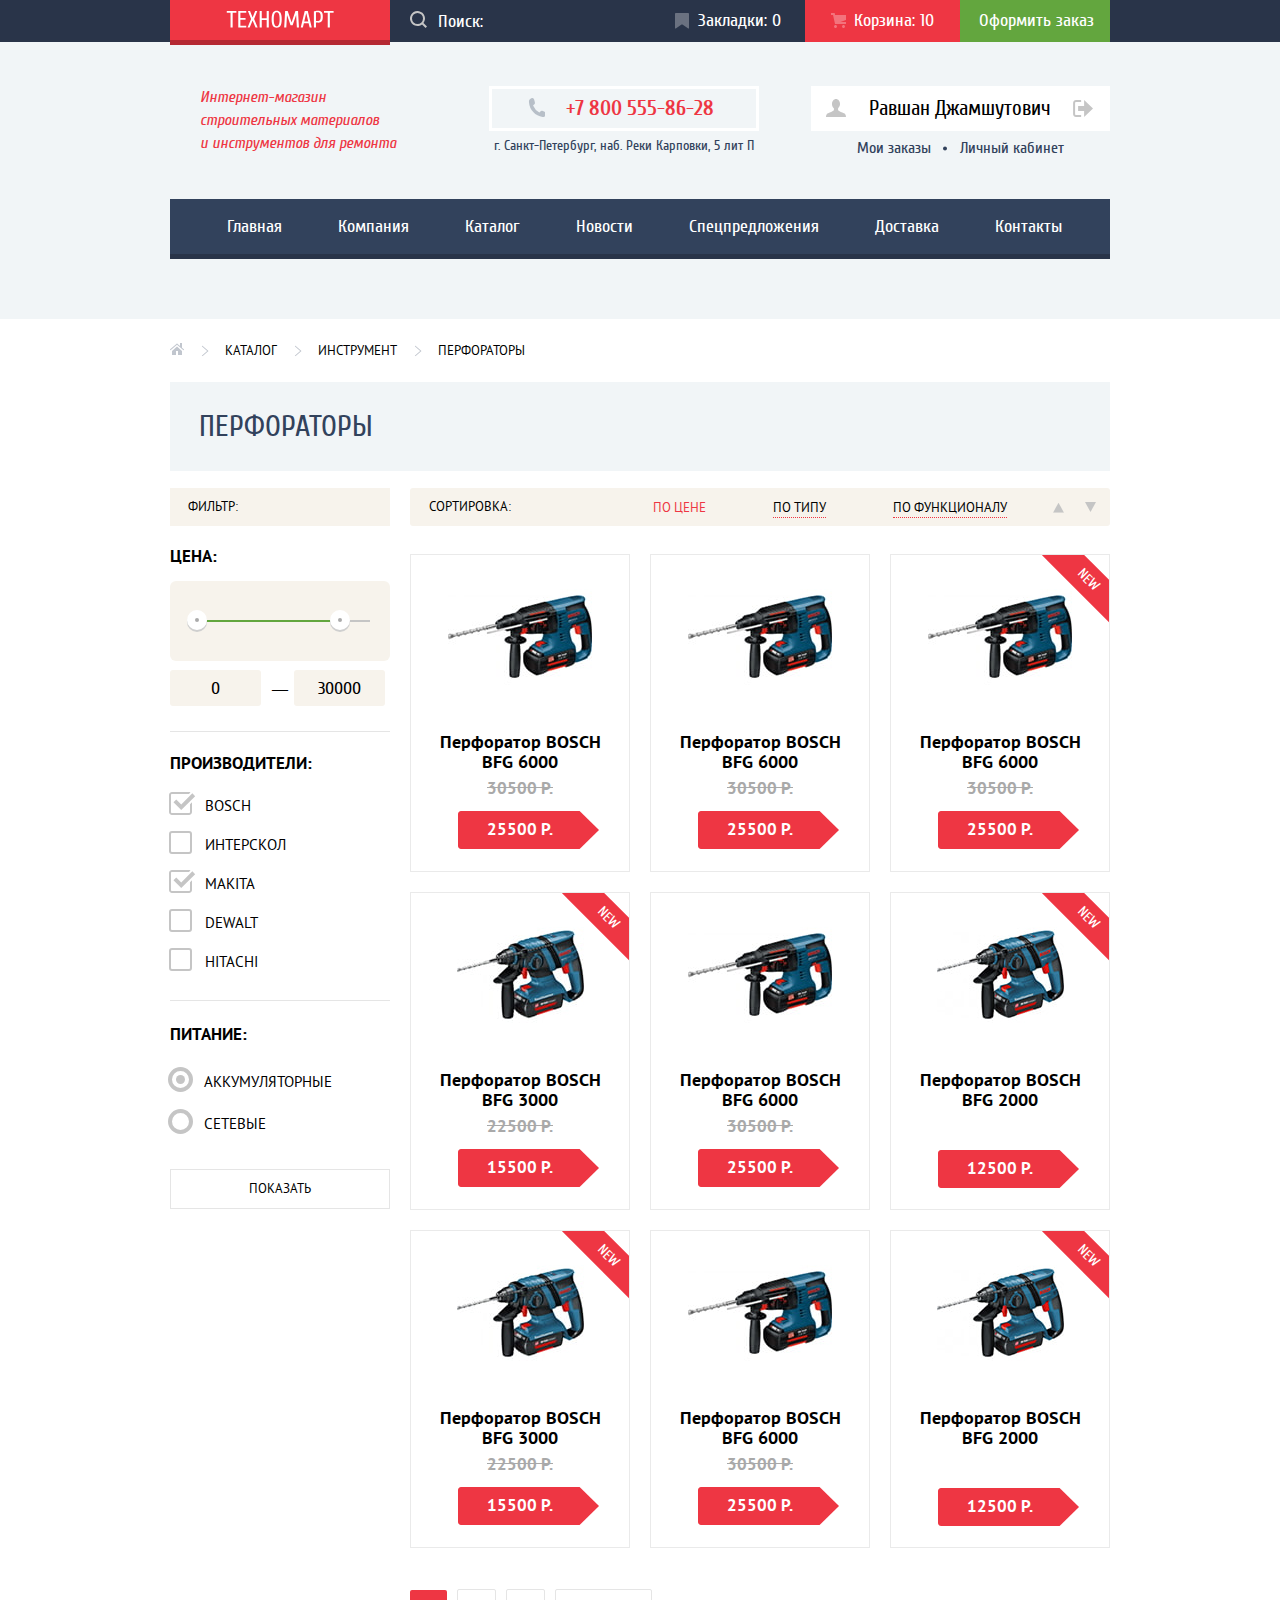
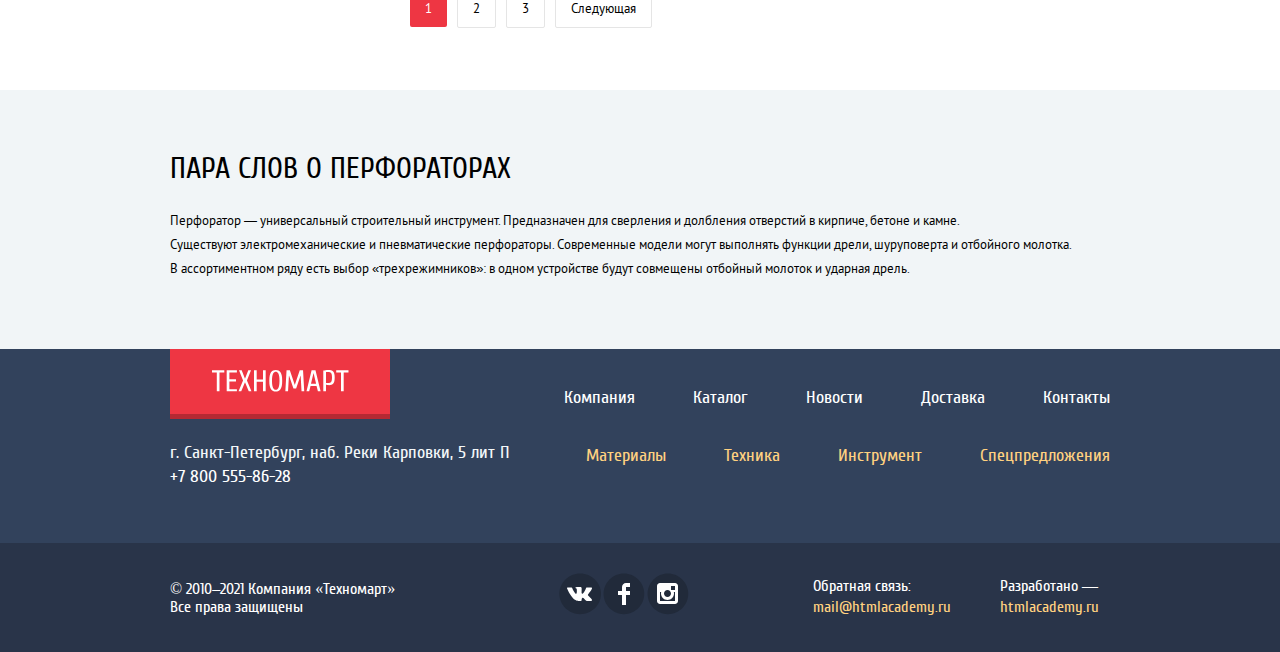
==== commit 9ff73d89: "Подключение min-style" ====
--- a/catalog.html
+++ b/catalog.html
@@ -5,7 +5,7 @@
   <meta charset="UTF-8">
   <meta http-equiv="X-UA-Compatible" content="IE=edge">
   <meta name="viewport" content="width=device-width, initial-scale=1.0">
-  <link rel="stylesheet" href="css/style.css">
+  <link rel="stylesheet" href="css/min-style.css">
   <link rel="stylesheet" href="css/normalize.css">
   <link rel="icon" href="favicon.ico">
   <link rel="icon" href="favicon/icon.svg" type="image/svg+xml">
--- a/css/min-style.css
+++ b/css/min-style.css
@@ -0,0 +1 @@
+@font-face{font-family:"Cuprum";src:local("Cuprum Regular"),local("Cuprum-Regular"),url("../fonts/cuprum.woff") format("woff"),url("../fonts/cuprum.woff2") format("woff2");font-weight:normal;font-style:normal}@font-face{font-family:"Cuprum";src:local("Cuprum Bold"),local("Cuprum-Bold"),url("../fonts/cuprumbold.woff") format("woff"),url("../fonts/cuprumbold.woff2") format("woff2");font-weight:bold;font-style:normal}@font-face{font-family:"Cuprum";src:local("Cuprum Italic"),local("Cuprum-Italic"),url("../fonts/cuprumitalic.woff") format("woff"),url("../fonts/cuprumitalic.woff2") format("woff2");font-weight:normal;font-style:italic}@font-face{font-family:"Cuprum";src:local("Cuprum Bold Italic"),local("Cuprum-BoldItalic"),url("../fonts/cuprumbolditalic.woff") format("woff"),url("../fonts/cuprumbolditalic.woff2") format("woff2");font-weight:bold;font-style:italic}@font-face{font-family:"PTSans";src:local("PTSans Regular"),local("PTSans-Regular"),url("../fonts/ptsans.woff") format("woff"),url("../fonts/ptsans.woff2") format("woff2");font-weight:normal;font-style:normal}@font-face{font-family:"PTSans";src:local("PTSans Bold"),local("PTSans-Bold"),url("../fonts/ptsansbold.woff") format("woff"),url("../fonts/ptsansbold.woff2") format("woff2");font-weight:bold;font-style:normal}:root{--basic-red:#EE3643;--basic-green:#63a63e;--basic-icon:#c5c5c5;--basic-neutral:#e5e5e5;--basic-white:#ffffff;--basic-yellow:#ffbf47;--basic-blue:#3bbce3;--basic-pink:#dc91d8;--basic-light-green:#8ed78f;--basic-dark-blue:#32425c;--basic-background:#f1f5f7;--basic-black:#000;--basic-very-dark-blue:#293449;--basic-light-yellow:#f9f5f0;--basic-gray:#a9a9a9;--basic-yellow-footer:#ffd180;--basic-icon-blue:#3d546f;--basic-gray-light:#c5c5c5;--basic-gray-button:#f4f4f4;--basic-beige:#f7f3ec}*,*::before,*::after{box-sizing:border-box}body{min-width:960px;margin:0;padding:0;font-family:"Cuprum",Arial,sans-serif;font-size:18px;line-height:24px;font-weight:400;background-color:var(--basic-white);display:grid;min-height:100%;grid-template-rows:min-content 1fr min-content;align-content:start}img{max-width:100%}.page{height:100%}.visually-hidden{position:absolute;width:1px;height:1px;margin:-1px;border:0;padding:0;white-space:nowrap;clip-path:inset(100%);clip:rect(0 0 0 0);overflow:hidden}.page-header{background-color:var(--basic-background);margin-bottom:59px;padding-bottom:60px}.header-top-bar{background-color:var(--basic-very-dark-blue)}.header-top-wrapper{display:flex;align-items:center;height:42px;justify-content:space-between}.header-bottom{display:flex;justify-content:space-between;align-items:flex-start;margin-top:42.5px;margin-bottom:42.5px;margin-left:30px}.header-bottom-catalog{display:flex;justify-content:space-between;align-items:flex-start;margin-top:43.5px;margin-bottom:39.5px;margin-left:30px}.logo{background:var(--basic-red);box-shadow:inset 0 -5px 0 rgba(0,0,0,0.24);padding:12px 56px;padding-bottom:17px;display:flex}.logo:active,.logo-footer:active{background:#BA2732}.search{border:0;height:100%;display:flex;flex-direction:row-reverse;justify-content:flex-end;align-items:center;flex-grow:1;position:relative}.input-search{width:100%;height:100%;border:none;padding:0;margin:0;padding-left:48px;background:var(--basic-very-dark-blue);outline:none}.search:hover .icon-search{fill:var(--basic-white)}.input-search:focus+.icon-search{fill:var(--basic-red)}.input-search:focus{background:var(--basic-white)}.unification{display:grid;grid-template-columns:460px 300px;gap:180px}.input-search::placeholder{color:var(--basic-white)}.icon-search{fill:var(--basic-icon);position:absolute;top:11px;left:20px}.nav-profile{margin:0;padding:0;list-style-type:none;display:flex;height:100%;align-items:center}.nav-profile-item{height:100%;display:flex;align-items:center}.bookmarks{text-decoration:none;color:var(--basic-white);height:100%;display:flex;align-items:center;position:relative;padding-left:43px;padding-right:24px}.bookmarks::before{content:"";position:absolute;width:14px;height:16px;background:url(../img/icon-bookmarks.svg) no-repeat;background-position:0 0;top:13px;left:20px;opacity:0.3}.cart{text-decoration:none;color:var(--basic-white);display:flex;align-items:center;height:100%;padding-left:49px;padding-right:26px;position:relative}.cart::before{content:"";position:absolute;width:15px;height:15px;background:url(../img/icon-cart.svg) no-repeat;background-position:0 0;top:13px;left:26px;opacity:0.3}.icon-cart-catalog{fill:var(--basic-white);position:absolute;left:26px;top:13px}.bookmarks:hover::before{opacity:1}.cart:hover::before{opacity:1}.bookmarks:active{background:#161D29;color:rgba(255,255,255,0.5)}.cart:active{background:#161D29;color:rgba(255,255,255,0.5)}.cart-catalog{background:var(--basic-red)}.arrange{background:var(--basic-green);text-decoration:none;color:var(--basic-white);padding-right:16px;padding-left:19px;display:flex;align-items:center;height:100%}.arrange:hover{background:#5FBB2D}.arrange:active{color:rgba(255,255,255,0.5)}.desc{font-style:italic;font-size:16px;line-height:23px;font-weight:normal;color:var(--basic-red);margin:0;padding:0;height:71px;margin-right:22px}.desc-catalog{margin-right:40px}.phone{color:var(--basic-red);text-decoration:none;font-family:Cuprum;font-weight:bold;font-size:21px;line-height:30px;display:flex;align-items:center;position:relative;flex-grow:1;padding-left:74px}.phone::before{content:"";background:url(../img/icon-phone.svg) no-repeat;background-position:0 0;width:17px;height:19px;top:5px;left:36px;position:absolute}.icon-phone{fill:var(--basic-icon);position:absolute;left:-35px}.phone-header{width:270px;height:45px;border:3px solid var(--basic-white);display:flex;justify-content:center;align-items:center}.contacts-header{display:flex;flex-direction:column;align-items:center}.address{font-size:14px;color:var(--basic-dark-blue);margin:0;padding:0;margin-top:3px}.btn-user-list{display:flex;margin:0;padding:0;list-style-type:none}.btn-user-link{display:block;color:var(--basic-black);background-color:var(--basic-white);text-decoration:none;padding:12px 24px;font-family:Cuprum;font-style:normal;font-weight:normal;font-size:21px;line-height:21px}.btn-user-link:hover{color:var(--basic-red)}.icon-enter{fill:#c5c5c5;position:absolute;top:13px;left:19px}.btn-user-link:hover svg{fill:var(--basic-icon-blue)}.btn-user-link:active{color:var(--basic-icon)}.icon-login{fill:var(--basic-gray-light)}.btn-enter{margin-right:10px;position:relative}.btn-enter-link{padding:12px 27px;padding-left:45px}.nav{background-color:var(--basic-dark-blue);color:var(--basic-white);box-shadow:inset 0 -5px 0 var(--basic-very-dark-blue)}.nav-list{display:flex;flex-wrap:wrap;padding:0;margin:0;justify-content:center;list-style-type:none;height:100%}.nav-link{display:block;color:var(--basic-white);text-decoration:none;height:100%;padding:16px 24px 20px 32px}.nav-link-active{}.nav-link:hover{background:var(--basic-very-dark-blue)}.nav-link:active{background:#1d2739;color:#fff;opacity:50%}.new{font-size:14px;line-height:18px;background-color:var(--basic-red);color:var(--basic-white);transform:rotate(45deg);text-transform:uppercase;width:100px;height:30px;display:flex;justify-content:center;align-items:center;position:absolute;right:-29px;top:10px}.container{width:960px;margin:0 auto;padding:0 10px}.menu{margin-bottom:59px}.menu-list{list-style-type:none;display:grid;grid-template-columns:300px 300px 300px;grid-template-rows:123px 123px 123px;gap:20px;margin:0;padding:0}.block-menu{position:relative;overflow:hidden;display:flex;flex-wrap:wrap;align-items:flex-start;flex-direction:column}.materials{background-color:var(--basic-yellow);grid-column-start:1;grid-column-end:2;grid-row-start:1;grid-row-end:2}.materials::after{content:"";background:url(../img/materials.svg) no-repeat;background-position:0 0;width:44px;height:65px;position:absolute;top:31px;right:43px}.title-menu{font-weight:bold;font-size:24px;line-height:30px;color:var(--basic-white);margin:0;padding:0;margin-left:23px;margin-top:20px;margin-bottom:14px}.tools{background:var(--basic-blue);grid-column-start:2;grid-column-end:3;grid-row-start:1;grid-row-end:2}.tools::after{content:"";background:url(../img/tools.svg) no-repeat;background-position:0 0;width:75px;height:61px;position:absolute;top:34px;right:31px}.technic{background:var(--basic-pink);grid-column-start:3;grid-column-end:4;grid-row-start:1;grid-row-end:2}.technic::after{content:"";background:url(../img/technic.svg) no-repeat;background-position:0 0;width:78px;height:62px;position:absolute;top:31px;right:31px}.discounts{background:var(--basic-light-green);grid-column-start:3;grid-column-end:4;grid-row-start:2;grid-row-end:3}.discounts::after{content:"";background:url(../img/discounts.svg) no-repeat;background-position:0 0;width:59px;height:72px;position:absolute;top:26px;right:45px}.delivery{background:var(--basic-yellow);grid-column-start:3;grid-column-end:4;grid-row-start:3;grid-row-end:4}.delivery::after{content:"";background:url(../img/delivery.svg) no-repeat;background-position:0 0;width:78px;height:63px;position:absolute;top:32px;right:31px}.slider{grid-column-start:1;grid-column-end:3;grid-row-start:2;grid-row-end:4;position:relative}.btn-menu{background:rgba(255,255,255,0.3);text-transform:uppercase;font-size:14px;line-height:18px;text-decoration:none;color:var(--basic-white);margin-left:23px}.materials>.btn-menu{padding:10px 24px}.tools>.btn-menu{padding:10px 26px}.technic>.btn-menu{padding:10px 30px}.discounts>.btn-menu{padding:10px 23px}.delivery>.btn-menu{padding:10px 36px}.btn-menu:hover{background:rgba(196,196,196,0.3)}.btn-menu:active{background:rgba(169,169,169,0.3)}.icon-menu{fill:var(--basic-white);position:relative;top:30px;right:-84px}.slide{height:100%;display:none}.slide-current{display:block}.slide-perforator{background:url(../img/slider-perforator.jpg) no-repeat center}.slide-drill{background:url(../img/slider-drill.jpg) no-repeat center}.btn-slider-left,.btn-slider-right{border:none;background:none;position:absolute;cursor:pointer}.btn-slider-left{top:120px;left:18px}.btn-slider-right{top:120px;right:14px}.pages-slider{list-style-type:none;height:100%;margin:0;padding:0}.slide{padding-top:23px;padding-left:24px}.slider-title{text-transform:uppercase;color:var(--basic-white);margin:0;padding:0;margin-bottom:5px;font-size:36px;line-height:36px}.slider-desc{color:var(--basic-white);margin:0;padding:0;font-size:18px;line-height:24px;margin-bottom:120px}.slider-controls{position:absolute;bottom:36px;left:295px;z-index:20;display:flex;width:30px;justify-content:space-between}.button-slider-controls{outline:none;padding:0;width:10px;height:10px;background:var(--basic-white);border-radius:50%;border:none;cursor:pointer}.slider-controls-current{width:10px;height:10px;background:var(--basic-red);border-radius:50%;border:3px solid var(--basic-white)}.pop-products{margin-bottom:74px}.button{background:var(--basic-red);font-size:14px;line-height:18px;border:0;color:var(--basic-white);text-transform:uppercase;text-decoration:none}.button-slider{padding:10px 46px}.button:hover{background:#ca2c37}.button:active{background:#ba2732}.top-section-button{text-decoration:none;margin-right:14px;padding:10px 24px}.top-section-button-manufacturer{padding:10px 38px}.block-services{flex-grow:1;list-style-type:none;margin:0;padding:0}.block-service{flex-grow:1}.block-service-button{padding:10px 42px;border-radius:3px}.more-detailed-button{padding:10px 40px}.feedback-button{padding:10px 61px;cursor:pointer}.list-products{list-style-type:none;padding:0;margin:0;display:grid;grid-template-columns:220px 220px 220px 220px;grid-template-rows:318px;gap:20px}.list-products-catalog{list-style-type:none;margin:0;padding:0;display:grid;grid-template-columns:220px 220px 220px;grid-template-rows:318px 318px 318px;gap:20px}.top-section{background:var(--basic-light-yellow);text-transform:uppercase;margin-bottom:20px;display:flex;justify-content:space-between;align-items:center;height:89px}.title{font-family:Cuprum;font-style:normal;font-weight:normal;font-size:30px;line-height:30px;color:var(--basic-dark-blue);margin:0;margin-left:29px}.service-title{font-weight:normal;font-size:30px;line-height:30px;color:var(--basic-dark-blue);text-transform:uppercase;margin:0;padding:0;margin-bottom:30px}.product{border:1px solid #EAEAEA;display:flex;flex-direction:column;align-items:center;text-align:center;position:relative;overflow:hidden}.product:hover .buttons-catalog-item{display:block}.product:hover .product-image-wrapper{display:none}.product:hover{box-shadow:0 4px 20px rgba(0,0,0,0.15)}.product-image-wrapper{width:184px;height:164px;display:flex;justify-content:center;align-items:center;margin:0;padding:0;margin-bottom:13px}.product-image-wrapper img{object-fit:contain}.name-product{font-family:PTSans,Arial,sans-serif;font-weight:bold;font-size:18px;line-height:20px;color:var(--basic-black);width:190px;margin:0;padding:0;margin-bottom:7px}.name-product-no-disc{margin-bottom:49px}.catalog-item-image{}.price{font-family:PTSans,Arial,sans-serif;font-weight:bold;font-size:17px;line-height:18px;text-decoration:line-through;color:var(--basic-gray);margin-bottom:23px}.disc-div{position:relative;z-index:0}.disc-div svg{z-index:-1;position:absolute;right:-46px;top:-9px}.disc{font-family:PTSans,Arial,sans-serif;font-weight:bold;font-size:17px;line-height:18px;color:var(--basic-white);margin:0;padding:0;margin-bottom:31px}.buttons-catalog-item{display:none;list-style-type:none;margin:0;padding:0;margin-top:38px;margin-bottom:54px}.button-buy{margin:0;padding:0;border:0;background:var(--basic-green);outline:none;box-shadow:inset 0 -3px 0 #367315;border-radius:2px;color:var(--basic-white);text-transform:uppercase;font-size:14px;line-height:18px;padding:10px 40px 10px 53px;margin-bottom:10px;position:relative;cursor:pointer}.button-buy::before{content:"";background:url(../img/icon-cart.svg) no-repeat;background-position:0 0;width:15px;height:15px;position:absolute;top:10px;left:30px;opacity:0.3}.button-buy:hover{background:#5fbb2d}.button-buy:active{background:#518534}.button-bookmarks{margin:0;padding:0;border:3px solid var(--basic-green);border-radius:2px;font-family:Cuprum;font-style:normal;font-weight:normal;font-size:14px;line-height:18px;text-transform:uppercase;color:var(--basic-dark-blue);background:none;padding:8px 31px 6px 30px;cursor:pointer}.button-bookmarks:hover{border:3px solid var(--basic-dark-blue)}.button-bookmarks:active{border:3px solid var(--basic-dark-blue);opacity:0.5}.pop-manufacturer{margin-bottom:70px}.manufacturer-list{list-style-type:none;display:grid;grid-template-columns:220px 220px 220px 220px;grid-template-rows:145px;gap:20px;margin:0;padding:0}.manufacturer{border:1px solid #EAEAEA;display:flex;justify-content:center;align-items:center;width:220px;height:145px}.manufacturer img{max-width:220px;max-height:145px;object-fit:contain}.manufacturer:hover{box-shadow:0 4px 20px rgba(0,0,0,0.15)}.manufacturer:active{opacity:0.5;box-shadow:0 4px 20px rgba(0,0,0,0.15)}.service{background:var(--basic-background);padding-bottom:99px;padding-top:60px}.unification-service{display:flex;margin-top:70px}.title-section{font-family:Cuprum;font-weight:normal;font-size:30px;line-height:30px;text-transform:uppercase;color:var(--basic-black);margin:0;padding:0;margin-bottom:24px}.title-section-catalog{font-family:Cuprum;font-style:normal;font-weight:normal;font-size:30px;line-height:30px;text-transform:uppercase;color:var(--basic-black);margin:0;padding:0;padding-top:64px;margin-bottom:25px}.service-desc{font-family:PTSans,Arial,sans-serif;font-size:13px;line-height:24px;color:var(--basic-black);margin:0;padding:0}.button-service{width:240px;height:61px;background:#32425C;color:var(--basic-white);border:0;font-family:Cuprum;font-style:normal;font-weight:bold;font-size:21px;line-height:30px;padding:0;margin:0;box-shadow:inset 0 1px 0 #405069;box-shadow:inset 0 -1px 0 #293449;cursor:pointer;text-align:left;padding-left:22px}.button-service:focus{background:var(--basic-white);box-shadow:0 1px 0 var(--basic-white);font-weight:bold;font-size:21px;line-height:30px;color:var(--basic-dark-blue)}.buttons-services{list-style-type:none;margin:0;padding:0;margin-right:80px;position:relative}.buttons-services::after{content:"";background:url(../img/shadow.png) no-repeat;background-position:0 0;width:10px;height:279px;position:absolute;top:-47px;right:0}.button-service:hover{background:#293449}.button-service-current{background:var(--basic-white);color:var(--basic-dark-blue);width:240px;height:61px;border:0;font-family:Cuprum;font-style:normal;font-weight:bold;font-size:21px;line-height:30px;box-shadow:inset 0 1px 0 #405069;box-shadow:inset 0 -1px 0 #293449;cursor:pointer;text-align:left;padding-left:22px}.block-service-delivery{position:relative;display:none}.block-service-delivery::after{content:"";background:url(../img/btn-delivery.png) no-repeat;z-index:0;width:468px;height:261px;position:absolute;top:21px;right:0}.block-service-gurantee{position:relative;display:none}.block-service-gurantee::after{content:"";background:url(../img/btn-gurantee.png) no-repeat;z-index:0;width:389px;height:283px;position:absolute;top:0;left:0}.block-service-credit{background:url(../img/btn-credit.png) no-repeat;background-position:0 0;display:none}.block-serivce-current{display:block}.services-desc{width:283px;z-index:1}.promo-info{font-family:PTSans,Arial,sans-serif;font-size:13px;line-height:24px;color:var(--basic-black);margin:0}.promo-info-1{margin-bottom:26px}.transport-companies{font-family:Cuprum;font-style:normal;font-weight:normal;font-size:18px;line-height:24px;color:var(--basic-black);padding:0;margin:5px 0 25px 37px;list-style-type:none;padding-left:0}.transport-companies li{position:relative;margin-bottom:11px}.transport-companies li::before{position:absolute;margin-right:12px;content:"";width:25px;height:2px;background:var(--basic-red);top:10px;left:-35px}.map{margin-bottom:44px;border:none;background:url(../img/map.jpg) no-repeat;width:300px;height:158px;cursor:pointer}.section-contacts{margin-top:73px}.section-delivery{margin-top:73px}.office-map{font-family:PTSans,Arial,sans-serif;font-size:13px;line-height:24px;color:var(--basic-black)}.footer-top{padding-bottom:54px}.footer-top-bar{background:var(--basic-dark-blue)}.logo-footer{background:var(--basic-red);box-shadow:inset 0 -5px 0 rgba(0,0,0,0.24);display:flex;padding:20px 41px;padding-bottom:25px}.footer-section-top{display:flex;justify-content:space-between;height:70px}.footer-section-bottom{display:flex;justify-content:space-between;height:70px}.footer-address{color:#f3f7f9;font-family:Cuprum;font-style:normal;font-weight:normal;font-size:18px;line-height:24px;padding-top:22px}.footer-address p{margin:0;padding:0}.phone-footer{text-decoration:none;color:var(--basic-white)}.nav-footer-link{text-decoration:none;color:var(--basic-white)}.nav-footer-item{}.nav-footer{margin-top:37px}.nav-footer-list{list-style-type:none;display:flex;margin:0;padding:0;width:546px;justify-content:space-between;flex-wrap:wrap}.nav-footer-link:hover{text-decoration:underline}.nav-footer-link:active{text-decoration:underline;opacity:0.5}.index-nav{list-style-type:none;display:flex;justify-content:space-between;margin:0;padding:0;width:524px;height:24px;margin-top:25px}.index-nav-link{text-decoration:none;color:var(--basic-yellow-footer)}.index-nav-link:hover{text-decoration:underline}.index-nav-link:active{opacity:0.5}.footer-bottom{display:flex;justify-content:space-between;align-items:center;padding-top:29px;padding-bottom:29px}.footer-bottom-bar{background:var(--basic-very-dark-blue)}.about-rights{color:var(--basic-white);font-family:Cuprum;font-style:normal;font-weight:normal;font-size:16px;line-height:18px;margin-right:42px}.about-rights p{margin:0;padding:0}.footer-social{list-style-type:none;display:flex;padding:0;margin:0;width:134px}.footer-social a{margin:0;padding:0}.contact-info{width:286px;list-style-type:none;display:flex;margin:0;padding:0;justify-content:space-between;margin-right:11px}.contact-info p{font-family:Cuprum;font-style:normal;font-weight:normal;font-size:16px;line-height:18px;color:var(--basic-white);margin:0;padding:0}.contact-info a{color:var(--basic-yellow-footer);text-decoration:none;font-family:Cuprum;font-style:normal;font-weight:normal;font-size:16px;line-height:18px}.contact-info a:hover{text-decoration:underline}.contact-info a:active{text-decoration:none;color:var(--basic-red)}.footer-copyright{}.modal-close{position:absolute;border:none;background:none;cursor:pointer}.modal-cart>.modal-close{top:11px;right:11px}.modal-feedback>.modal-close{top:14px;right:11px}.modal-map>.modal-close{top:10px;right:6px}.modal{position:fixed;top:50%;left:50%;margin:auto;box-shadow:0 4px 20px rgba(0,0,0,0.15);z-index:100;border-top:7px solid var(--basic-red);display:none;transform:translate(-50%,-50%)}.modal-cart{background:var(--basic-white);width:620px}.modal-cart-title{font-weight:bold;font-size:24px;line-height:30px;display:flex;justify-content:center;margin-top:66px;margin-bottom:67px}.modal-cart-title::before{content:"";background:url(../img/icon-mark.svg) no-repeat;background-position:0 0;width:66px;height:66px;position:absolute;top:48px;left:81px}.modal-cart-list{margin:0;padding:0;display:flex;justify-content:center;list-style-type:none;background:#f1f1f1;padding-bottom:37px;padding-top:37px}.modal-button-arrange{padding:10px 46px;margin-right:10px;cursor:pointer}.modal-group{width:220px;margin-top:39px}.modal-group-left{margin-right:20px;margin-bottom:13px}.modal-letter{width:460px;margin-bottom:37px}.modal-feedback{width:620px;padding-top:39px;flex-direction:column;align-items:center;padding:0 80px;background:var(--basic-white)}.modal-map{width:943px;display:none}.modal-show{display:flex;animation:bounce 0.6s}.modal-show-block{display:block;animation:bounce 0.6s}.modal-feedback input{font-family:PTSans,Arial,sans-serif;font-style:normal;font-weight:normal;font-size:13px;line-height:24px;border:2px solid var(--basic-gray-light);border-radius:2px;background:var(--basic-white)}.modal-feedback input::placeholder{font-family:PTSans;font-style:normal;font-weight:normal;font-size:13px;line-height:24px}.input-name{width:220px;height:38px;padding-top:5px;padding-left:12px}.input-email{width:220px;height:38px;padding-top:5px;padding-left:12px}.input-letter{width:460px;height:114px;padding-bottom:83px;padding-left:12px}.form-feedback{width:460px;display:flex;flex-wrap:wrap}.submit{font-family:Cuprum;font-style:normal;font-weight:normal;font-size:14px;line-height:18px;background:var(--basic-red);border:0;outline:none;color:var(--basic-white);padding:10px 199px;cursor:pointer}.modal-button{display:flex;justify-content:center;align-items:center;width:620px;height:112px;background:var(--basic-gray-button)}.modal-error{animation:shake 0.6s}@keyframes bounce{0%{transform:translate(-50%,-2000px)} 70%{transform:translate(-50%,30px)} 90%{transform:translate(-50%,-10px)} 100%{transform:translate(-50%,-50%)}}@keyframes shake{0%,100%{transform:translateX(0)} 10%,30%,50%,70%,90%{transform:translateX(-10px)} 20%,40%,60%,80%{transform:translateX(10px)}}.block-user{background:var(--basic-white);width:299px;height:45px;display:flex;align-items:center;justify-content:center;position:relative;margin-bottom:5px}.nav-profile-catalog{display:flex;flex-direction:column}.nav-profile-catalog a{text-decoration:none}.user-name:hover svg{fill:var(--basic-icon-blue)}.logout{background:none;border:none}.logout:hover svg{fill:var(--basic-icon-blue)}.user-name:active{color:var(--basic-gray-light)}.icon-user{fill:var(--basic-icon);position:absolute;top:13px;left:15px}.icon-logout{fill:var(--basic-icon);position:absolute;top:14px;right:17px}.user-name{color:var(--basic-black);font-size:21px;line-height:21px;border:none;outline:none;background:none;padding:0;padding-left:11px}.menu-profile{list-style-type:none;display:flex;justify-content:center;margin:0;padding:0}.btn-profile{color:var(--basic-dark-blue);font-size:16px;line-height:18px;margin-right:29px;position:relative}.btn-profile::after{content:"";background:url(../img/circle.svg) no-repeat;background-position:0 0;width:6px;height:7px;position:absolute;top:7px;right:-18px}.btn-profile-last{margin-right:0}.btn-profile-last::after{display:none}.btn-profile:hover{color:var(--basic-red)}.btn-profile:active{color:var(--basic-gray-light)}.breadcrumbs{list-style-type:none;margin:0;padding:0;display:flex;margin-bottom:20px}.breadcrumbs li{position:relative;margin-right:41px}.breadcrumbs li::after{content:"";width:8px;height:12px;background:url(../img/arrow.svg) no-repeat;position:absolute;top:7px;right:-25px}.breadcrumbs-current::after{display:none}.breadcrumbs-link{font-family:PTSans,Arial,sans-serif;font-style:normal;font-weight:normal;font-size:13px;line-height:18px;color:var(--basic-black);text-decoration:none;text-transform:uppercase}.page-nav{list-style-type:none;margin:0;padding:0;display:flex;margin-top:48px;margin-bottom:59px}.page-main{margin-bottom:70px}.page-nav-link{background:var(--basic-white);border:1px solid var(--basic-neutral);box-sizing:border-box;border-radius:2px;font-family:PTSans,Arial,sans-serif;font-style:normal;font-weight:normal;font-size:13px;line-height:18px;color:var(--basic-black);text-decoration:none;padding:10px 15px}.page-nav-active{background:var(--basic-red);color:var(--basic-white);border:none}.page-nav li{margin-right:10px}.page-nav li:last-child{margin-right:0}.page-nav-link:hover{border:1px solid var(--basic-icon)}.page-nav-link:active{border:1px solid var(--basic-red)}.about-punchers{background:var(--basic-background);padding-bottom:68px}.btn-show{background:var(--basic-white);border:1px solid var(--basic-neutral);box-sizing:border-box;font-family:PTSans,Arial,sans-serif;font-style:normal;font-weight:normal;font-size:13px;line-height:18px;text-transform:uppercase;width:100%;padding:10px 0;cursor:pointer}.button-continue-shop{border:0;background:var(--basic-white);font-size:14px;line-height:18px;color:var(--basic-black);text-transform:uppercase;padding:10px 31px;cursor:pointer}.manufacturers-catalog{font-family:PTSans,Arial,sans-serif;font-style:normal;font-weight:normal;font-size:15px;line-height:19px;text-transform:uppercase;color:var(--basic-black)}.sorting{display:flex;background:var(--basic-beige);justify-content:space-between;align-items:center;padding:10px 19px;padding-right:14px;margin-bottom:28px;height:38px;border-radius:3px}.sorting h2{font-family:PTSans,Arial,sans-serif;font-style:normal;font-weight:normal;font-size:13px;line-height:18px;text-transform:uppercase;margin:0;padding:0}.but-up-down{list-style-type:none;margin:0;padding:0;display:flex;width:43px;justify-content:space-between}.but-up-down-active{fill:var(--basic-red)}.unification-sorting{display:flex;align-items:center}.but-up,.but-down{border:0;background:none;fill:var(--basic-icon);padding:0;margin:0;cursor:pointer}.but-up:hover,.but-down:hover{fill:var(--basic-black)}.but-up:focus,.but-down:focus{fill:var(--basic-red)}.but-sort-list{list-style-type:none;margin:0;padding:0;display:flex;width:354px;justify-content:space-between;margin-right:46px}.but-sort{font-family:PTSans,Arial,sans-serif;font-style:normal;font-weight:normal;font-size:13px;line-height:18px;text-transform:uppercase;margin:0;padding:0;cursor:pointer}.but-sort{border:0;border-bottom:1px dotted var(--basic-red);background:none}.but-sort-active{border:0;color:var(--basic-red)}.but-sort button:hover{color:var(--basic-black);border-bottom:1px solid var(--basic-red)}.but-sort button:focus{border:0;color:var(--basic-red)}.but-up{transform:rotate(-180deg)}.btn-social-circle{fill:#212A3A}.btn-social:hover .btn-social-circle{fill:var(--basic-red)}.top-section-catalog{background:var(--basic-background);text-transform:uppercase;margin-bottom:20px;display:flex;margin-bottom:17px;align-items:center;height:89px}.unification-catalog{display:grid;grid-template-columns:220px 700px;gap:20px;padding-bottom:11px}.filter-title{font-family:PTSans,Arial,sans-serif;font-style:normal;font-weight:normal;font-size:13px;line-height:18px;text-transform:uppercase;margin:0;padding:10px 18px;padding-right:0;background:var(--basic-beige);margin-bottom:14.5px}.price-filter{border:none;margin:0;padding:0;padding-bottom:25px;margin-bottom:16px;border-bottom:1px solid rgba(0,0,0,0.1)}.range-controls{height:80px;background:var(--basic-beige);margin-bottom:9px;border-radius:6px;padding:39px 20px;position:relative}.range-controls .scale{height:2px;background:var(--basic-gray-light)}.range-controls .bar{width:84%;height:2px;background:var(--basic-green)}.toggle{cursor:pointer;position:absolute;top:29px;left:0;width:20px;height:20px;padding:0;background:#ababab;border:8px solid var(--basic-white);border-radius:50%;box-shadow:0 2px 0 0 #cfcfcf}.toggle-min{left:17px}.toggle-max{left:160px}.manufacturers-filter{border:none;margin:0;padding:0;padding-bottom:9px;margin-bottom:18px;border-bottom:1px solid rgba(0,0,0,0.1)}.charging-filter{border:none;margin:0;padding:0;margin-bottom:14.15px}.manufacturers-filter-list{list-style-type:none;margin:0;padding:0}.charging-filter-list{list-style-type:none;margin:0;padding:0}.dash{font-family:PTSans;font-style:normal;font-weight:normal;font-size:16px;line-height:18px;margin:0}.min-price{width:91px;height:36px;border:none;background:var(--basic-beige);text-align:center;outline:none;border-radius:3px}.max-price{width:91px;height:36px;border:none;background:var(--basic-beige);text-align:center;outline:none;border-radius:3px}.filter-settings legend{font-family:PTSans;font-style:normal;font-weight:bold;font-size:17px;line-height:30px;text-transform:uppercase}.legend-price{margin-bottom:10.85px}.legend-manufacturers{margin-bottom:17.5px}.legend-charging{margin-bottom:23.35px}.filter-option{margin-left:35px;margin-bottom:20px}.filter-option-radio{margin-bottom:22.5px;display:flex}.filter-option label{position:relative;display:block;cursor:pointer;user-select:none;font-family:PTSans;font-style:normal;font-weight:normal;font-size:15px;line-height:19px;text-transform:uppercase}.filter-input-checkbox+label::before{content:"";position:absolute;top:-4px;left:-36px;width:23px;height:23px;border:2px solid var(--basic-icon);border-radius:3px}.filter-input-checkbox:checked+label::after{content:"";background:url(../img/checkbox-on.svg) no-repeat;width:27px;height:23px;position:absolute;top:-4px;left:-36px}.filter-input-checkbox:checked+label::before{display:none}.page-header-catalog{margin-bottom:19px}.filter-price{display:flex;justify-content:space-between;align-items:center}.filter-input-radio{position:relative}.filter-input-radio+label::before{content:"";position:absolute;left:0;top:0;width:25px;height:25px;border:4px solid var(--basic-icon);border-radius:50%;top:-5px;left:-36px}.filter-input-radio:checked+label::after{content:"";position:absolute;left:0;top:0;width:9px;height:9px;border-radius:50%;background:var(--basic-icon);top:3px;left:-28px}
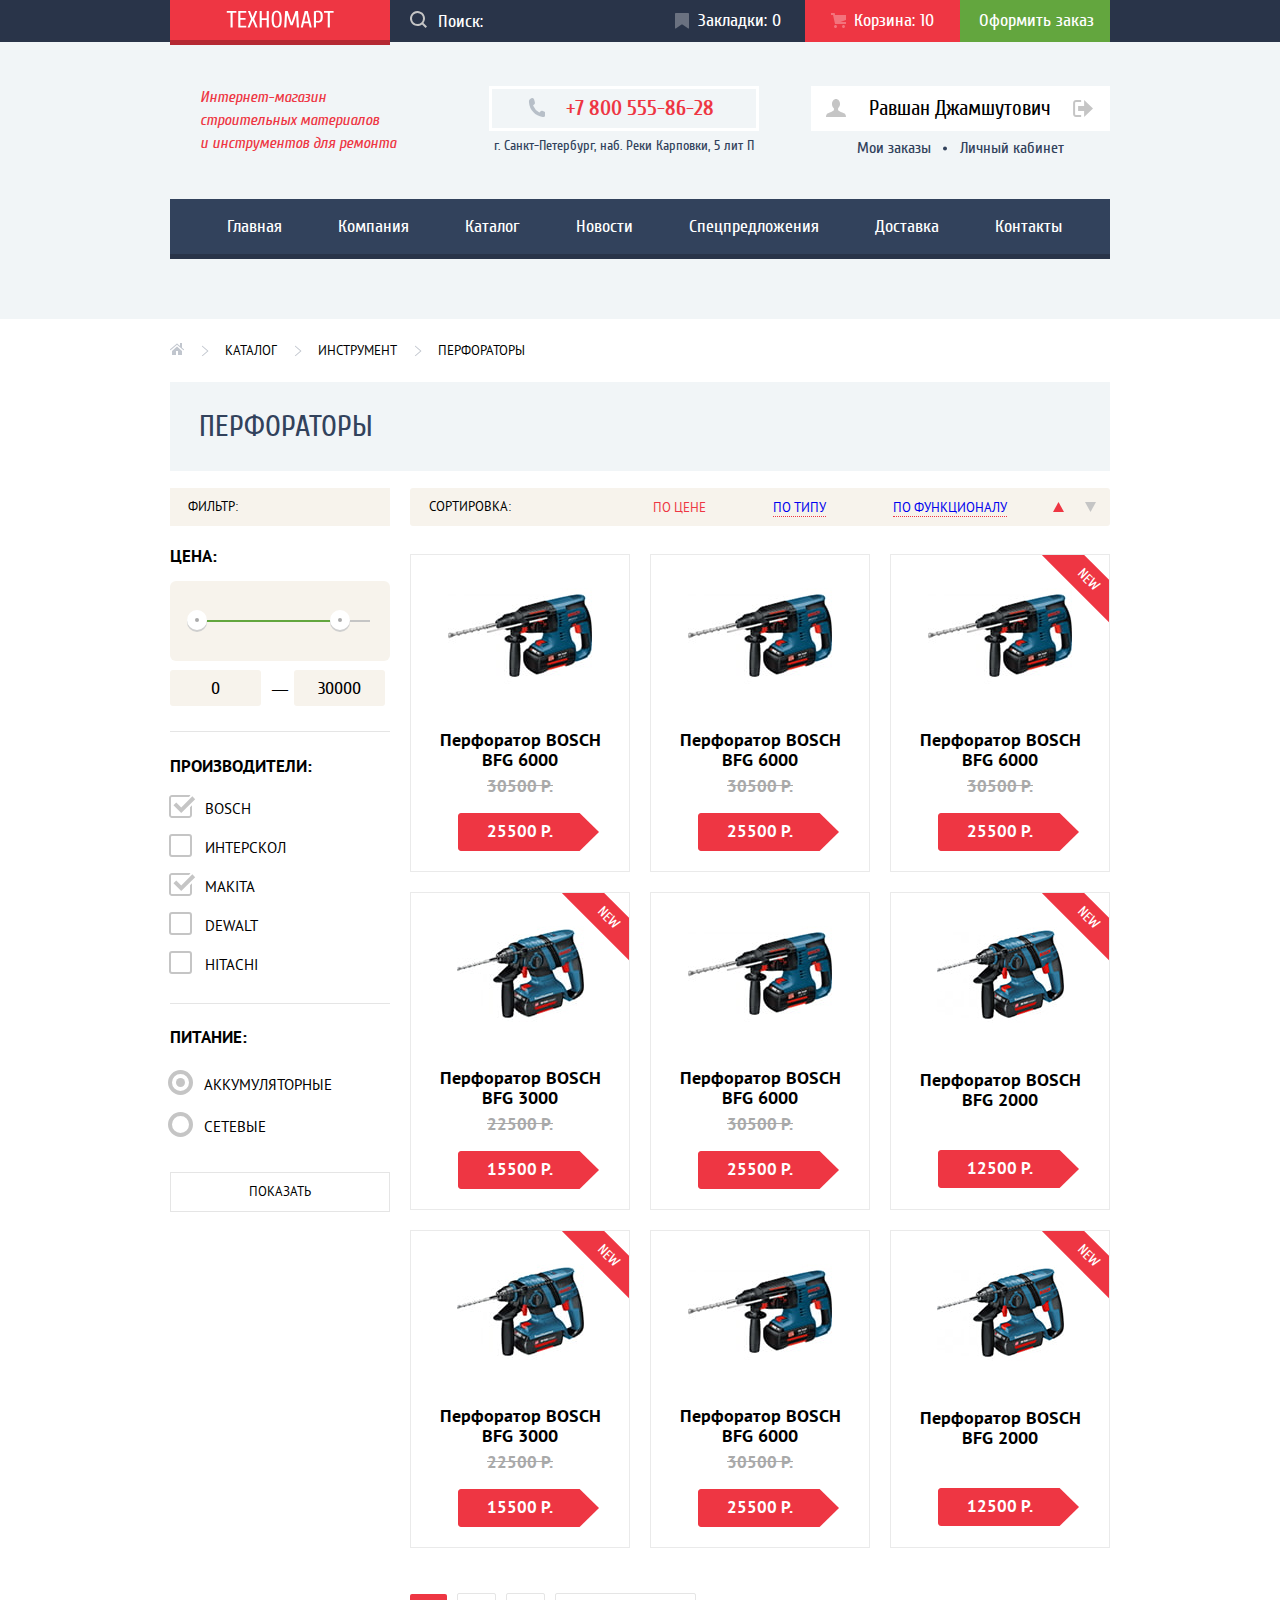
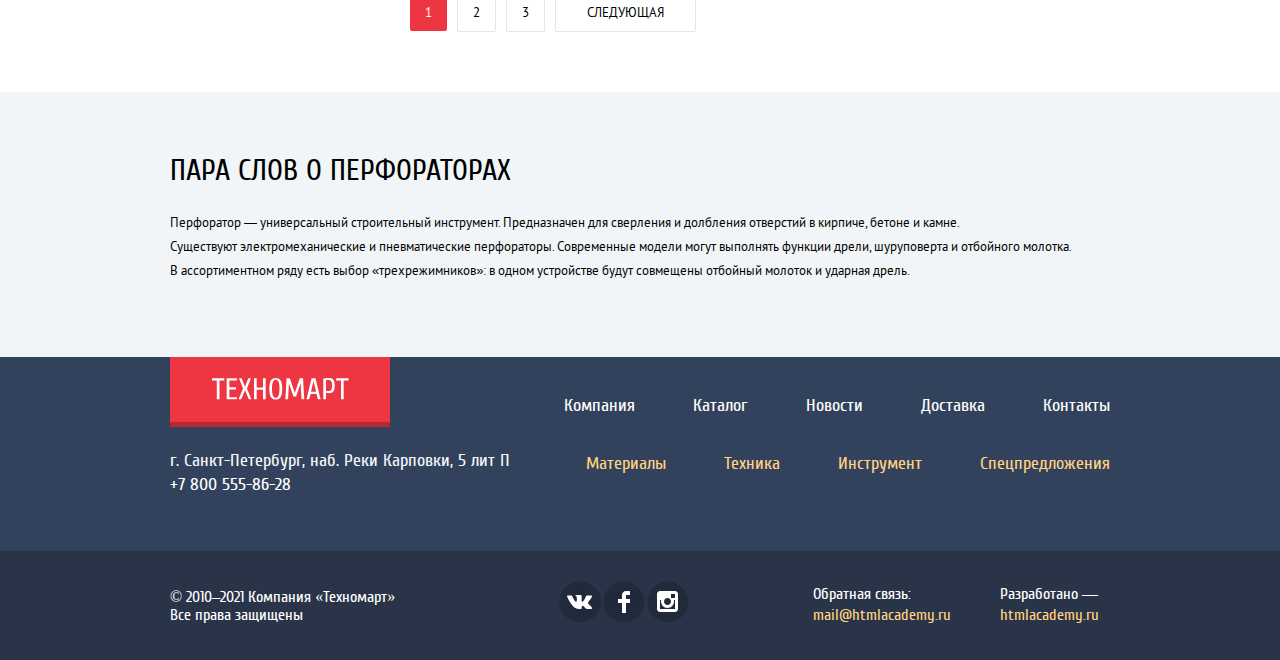
==== commit b34bb22c: "Исправление ошибок" ====
--- a/catalog.html
+++ b/catalog.html
@@ -5,8 +5,8 @@
   <meta charset="UTF-8">
   <meta http-equiv="X-UA-Compatible" content="IE=edge">
   <meta name="viewport" content="width=device-width, initial-scale=1.0">
+  <link rel="stylesheet" href="css/min-normalize.css">
   <link rel="stylesheet" href="css/min-style.css">
-  <link rel="stylesheet" href="css/normalize.css">
   <link rel="icon" href="favicon.ico">
   <link rel="icon" href="favicon/icon.svg" type="image/svg+xml">
   <link rel="apple-touch-icon" href="favicon/180.png" type="image/svg+xml">
@@ -141,10 +141,10 @@
               </div>
             </div>
             <div class="filter-price">
-              <input type="text" id="min-price" value="0" class="min-price">
+              <input type="text" id="min-price" value="0" class="min-price" aria-label="Установить минимальную цену">
               <label for="min-price"></label>
               <span class="dash">—</span>
-              <input type="text" id="max-price" value="30000" class="max-price">
+              <input type="text" id="max-price" value="30000" class="max-price" aria-label="Установить максимальную цену">
               <label for="max-price"></label>
             </div>
           </fieldset>
@@ -201,29 +201,29 @@
           <h2>Сортировка:</h2>
           <div class="unification-sorting">
             <ul class="but-sort-list">
-              <li class="by-price"><button type="button" class="but-sort-active but-sort"
-                  aria-label="Сортировать по цене">По цене</button></li>
-              <li class="by-type"><button type="button" class="but-sort" aria-label="Сортировать по типу">По
-                  типу</button></li>
-              <li class="by-function"><button type="button" class="but-sort" aria-label="Сортировать по функционалу">По
-                  функционалу</button></li>
+              <li class="by-price"><a href="#" class="but-sort but-sort-active"
+                  aria-label="Сортировать по цене">По цене</a></li>
+              <li class="by-type"><a href="#" class="but-sort" aria-label="Сортировать по типу">По
+                  типу</a></li>
+              <li class="by-function"><a href="#" class="but-sort" aria-label="Сортировать по функционалу">По
+                  функционалу</a></li>
             </ul>
             <ul class="but-up-down">
               <li>
-                <button type="button" class="but-up but-up-down-active">
+                <a href="#" class="but-up but-up-down-active" aria-label="Сортировать по убыванию">
                   <svg xmlns="http://www.w3.org/2000/svg" width="11" height="10" viewBox="0 0 11 10" aria-hidden="true"
                     focusable="false">
                     <path d="M5.5 10L0 0H11" />
                   </svg>
-                </button>
+                </a>
               </li>
               <li>
-                <button type="button" class="but-down">
+                <a href="#" class="but-down" aria-label="Соритровать по возрастанию">
                   <svg xmlns="http://www.w3.org/2000/svg" width="11" height="10" viewBox="0 0 11 10" aria-hidden="true"
                     focusable="false">
                     <path d="M5.5 10L0 0H11" />
                   </svg>
-                </button>
+                </a>
               </li>
             </ul>
           </div>
@@ -232,15 +232,15 @@
           <h2 class="visually-hidden">Каталог</h2>
           <ul class="list-products-catalog">
             <li class="product">
-              <ul class="buttons-catalog-item">
-                <li>
-                  <button type="button" class="button-buy" aria-label="Добавить товар в коризну">
-                    Купить
-                  </button>
-                </li>
-                <li><button type="button" class="button-bookmarks" aria-label="Добавить товар в закладки">В
-                    Закладки</button></li>
-              </ul>
+           <ul class="buttons-catalog-item">
+            <li>
+              <a href="cart.html" class="button-buy" aria-label="Добавить товар в коризну">
+                Купить
+              </a>
+            </li>
+            <li><a href="#" class="button-bookmarks" aria-label="Добавить товар в закладки">В
+                Закладки</a></li>
+          </ul>
               <p class="product-image-wrapper">
                 <img src="img/bfg6000.jpg" alt="Синий перфоратор Bosch BFG 6000 с коротким сверлом" width="144"
                   height="128">
@@ -257,15 +257,15 @@
               </div>
             </li>
             <li class="product">
-              <ul class="buttons-catalog-item">
-                <li>
-                  <button type="button" class="button-buy" aria-label="Добавить товар в коризну">
-                    Купить
-                  </button>
-                </li>
-                <li><button type="button" class="button-bookmarks" aria-label="Добавить товар в закладки">В
-                    Закладки</button></li>
-              </ul>
+           <ul class="buttons-catalog-item">
+            <li>
+              <a href="cart.html" class="button-buy" aria-label="Добавить товар в коризну">
+                Купить
+              </a>
+            </li>
+            <li><a href="#" class="button-bookmarks" aria-label="Добавить товар в закладки">В
+                Закладки</a></li>
+          </ul>
               <p class="product-image-wrapper">
                 <img src="img/bfg6000.jpg" alt="Синий перфоратор Bosch BFG 6000 с коротким сверлом" width="144"
                   height="128">
@@ -282,15 +282,15 @@
               </div>
             </li>
             <li class="product">
-              <ul class="buttons-catalog-item">
-                <li>
-                  <button type="button" class="button-buy" aria-label="Добавить товар в коризну">
-                    Купить
-                  </button>
-                </li>
-                <li><button type="button" class="button-bookmarks" aria-label="Добавить товар в закладки">В
-                    Закладки</button></li>
-              </ul>
+           <ul class="buttons-catalog-item">
+            <li>
+              <a href="cart.html" class="button-buy" aria-label="Добавить товар в коризну">
+                Купить
+              </a>
+            </li>
+            <li><a href="#" class="button-bookmarks" aria-label="Добавить товар в закладки">В
+                Закладки</a></li>
+          </ul>
               <span class="new">NEW</span>
               <p class="product-image-wrapper">
                 <img src="img/bfg6000.jpg" alt="Синий перфоратор Bosch BFG 6000 с коротким сверлом" width="144"
@@ -309,15 +309,15 @@
             </li>
             <li class="product">
               <span class="new">NEW</span>
-              <ul class="buttons-catalog-item">
-                <li>
-                  <button type="button" class="button-buy" aria-label="Добавить товар в коризну">
-                    Купить
-                  </button>
-                </li>
-                <li><button type="button" class="button-bookmarks" aria-label="Добавить товар в закладки">В
-                    Закладки</button></li>
-              </ul>
+           <ul class="buttons-catalog-item">
+            <li>
+              <a href="cart.html" class="button-buy" aria-label="Добавить товар в коризну">
+                Купить
+              </a>
+            </li>
+            <li><a href="#" class="button-bookmarks" aria-label="Добавить товар в закладки">В
+                Закладки</a></li>
+          </ul>
               <p class="product-image-wrapper">
                 <img src="img/bfg3000.jpg" alt="Синий перфоратор Bosch BFG 3000 с коротким сверлом" width="144"
                   height="112">
@@ -334,15 +334,15 @@
               </div>
             </li>
             <li class="product">
-              <ul class="buttons-catalog-item">
-                <li>
-                  <button type="button" class="button-buy" aria-label="Добавить товар в коризну">
-                    Купить
-                  </button>
-                </li>
-                <li><button type="button" class="button-bookmarks" aria-label="Добавить товар в закладки">В
-                    Закладки</button></li>
-              </ul>
+           <ul class="buttons-catalog-item">
+            <li>
+              <a href="cart.html" class="button-buy" aria-label="Добавить товар в коризну">
+                Купить
+              </a>
+            </li>
+            <li><a href="#" class="button-bookmarks" aria-label="Добавить товар в закладки">В
+                Закладки</a></li>
+          </ul>
               <p class="product-image-wrapper">
                 <img src="img/bfg6000.jpg" alt="Синий перфоратор Bosch BFG 6000 с коротким сверлом" width="144"
                   height="128">
@@ -360,15 +360,15 @@
             </li>
             <li class="product">
               <span class="new">NEW</span>
-              <ul class="buttons-catalog-item">
-                <li>
-                  <button type="button" class="button-buy" aria-label="Добавить товар в коризну">
-                    Купить
-                  </button>
-                </li>
-                <li><button type="button" class="button-bookmarks" aria-label="Добавить товар в закладки">В
-                    Закладки</button></li>
-              </ul>
+           <ul class="buttons-catalog-item">
+            <li>
+              <a href="cart.html" class="button-buy" aria-label="Добавить товар в коризну">
+                Купить
+              </a>
+            </li>
+            <li><a href="#" class="button-bookmarks" aria-label="Добавить товар в закладки">В
+                Закладки</a></li>
+          </ul>
               <p class="product-image-wrapper">
                 <img src="img/bfg2000.jpg" alt="Синий перфоратор Bosch BFG 3000 с коротким сверлом" width="127"
                   height="112">
@@ -385,15 +385,15 @@
             </li>
             <li class="product">
               <span class="new">NEW</span>
-              <ul class="buttons-catalog-item">
-                <li>
-                  <button type="button" class="button-buy" aria-label="Добавить товар в коризну">
-                    Купить
-                  </button>
-                </li>
-                <li><button type="button" class="button-bookmarks" aria-label="Добавить товар в закладки">В
-                    Закладки</button></li>
-              </ul>
+           <ul class="buttons-catalog-item">
+            <li>
+              <a href="cart.html" class="button-buy" aria-label="Добавить товар в коризну">
+                Купить
+              </a>
+            </li>
+            <li><button type="button" class="button-bookmarks" aria-label="Добавить товар в закладки">В
+                Закладки</button>></li>
+          </ul>
               <p class="product-image-wrapper">
                 <img src="img/bfg3000.jpg" alt="Синий перфоратор Bosch BFG 3000 с коротким сверлом" width="127"
                   height="112">
@@ -437,15 +437,15 @@
             </li>
             <li class="product">
               <span class="new">NEW</span>
-              <ul class="buttons-catalog-item">
-                <li>
-                  <button type="button" class="button-buy" aria-label="Добавить товар в коризну">
-                    Купить
-                  </button>
-                </li>
-                <li><button type="button" class="button-bookmarks" aria-label="Добавить товар в закладки">В
-                    Закладки</button></li>
-              </ul>
+           <ul class="buttons-catalog-item">
+            <li>
+              <a href="cart.html" class="button-buy" aria-label="Добавить товар в коризну">
+                Купить
+              </a>
+            </li>
+            <li><a href="#" class="button-bookmarks" aria-label="Добавить товар в закладки">В
+                Закладки</a></li>
+          </ul>
               <p class="product-image-wrapper">
                 <img src="img/bfg2000.jpg" alt="Синий перфоратор Bosch BFG 2000 с коротким сверлом" width="127"
                   height="112">
@@ -465,7 +465,7 @@
             <li><a class="page-nav-link page-nav-active">1</a></li>
             <li><a class="page-nav-link" href="#" aria-label="Перейти на вторую страницу каталога">2</a></li>
             <li><a class="page-nav-link" href="#" aria-label="Перейти на третью страницу каталога">3</a></li>
-            <li><a class="page-nav-link" href="#" aria-label="Перейти на следующую страницу каталога">Следующая</a></li>
+            <li><a class="page-nav-link page-nav-link-next" href="#" aria-label="Перейти на следующую страницу каталога">Следующая</a></li>
           </ul>
         </section>
       </div>
--- a/css/min-style.css
+++ b/css/min-style.css
@@ -1 +1 @@
-@font-face{font-family:"Cuprum";src:local("Cuprum Regular"),local("Cuprum-Regular"),url("../fonts/cuprum.woff") format("woff"),url("../fonts/cuprum.woff2") format("woff2");font-weight:normal;font-style:normal}@font-face{font-family:"Cuprum";src:local("Cuprum Bold"),local("Cuprum-Bold"),url("../fonts/cuprumbold.woff") format("woff"),url("../fonts/cuprumbold.woff2") format("woff2");font-weight:bold;font-style:normal}@font-face{font-family:"Cuprum";src:local("Cuprum Italic"),local("Cuprum-Italic"),url("../fonts/cuprumitalic.woff") format("woff"),url("../fonts/cuprumitalic.woff2") format("woff2");font-weight:normal;font-style:italic}@font-face{font-family:"Cuprum";src:local("Cuprum Bold Italic"),local("Cuprum-BoldItalic"),url("../fonts/cuprumbolditalic.woff") format("woff"),url("../fonts/cuprumbolditalic.woff2") format("woff2");font-weight:bold;font-style:italic}@font-face{font-family:"PTSans";src:local("PTSans Regular"),local("PTSans-Regular"),url("../fonts/ptsans.woff") format("woff"),url("../fonts/ptsans.woff2") format("woff2");font-weight:normal;font-style:normal}@font-face{font-family:"PTSans";src:local("PTSans Bold"),local("PTSans-Bold"),url("../fonts/ptsansbold.woff") format("woff"),url("../fonts/ptsansbold.woff2") format("woff2");font-weight:bold;font-style:normal}:root{--basic-red:#EE3643;--basic-green:#63a63e;--basic-icon:#c5c5c5;--basic-neutral:#e5e5e5;--basic-white:#ffffff;--basic-yellow:#ffbf47;--basic-blue:#3bbce3;--basic-pink:#dc91d8;--basic-light-green:#8ed78f;--basic-dark-blue:#32425c;--basic-background:#f1f5f7;--basic-black:#000;--basic-very-dark-blue:#293449;--basic-light-yellow:#f9f5f0;--basic-gray:#a9a9a9;--basic-yellow-footer:#ffd180;--basic-icon-blue:#3d546f;--basic-gray-light:#c5c5c5;--basic-gray-button:#f4f4f4;--basic-beige:#f7f3ec}*,*::before,*::after{box-sizing:border-box}body{min-width:960px;margin:0;padding:0;font-family:"Cuprum",Arial,sans-serif;font-size:18px;line-height:24px;font-weight:400;background-color:var(--basic-white);display:grid;min-height:100%;grid-template-rows:min-content 1fr min-content;align-content:start}img{max-width:100%}.page{height:100%}.visually-hidden{position:absolute;width:1px;height:1px;margin:-1px;border:0;padding:0;white-space:nowrap;clip-path:inset(100%);clip:rect(0 0 0 0);overflow:hidden}.page-header{background-color:var(--basic-background);margin-bottom:59px;padding-bottom:60px}.header-top-bar{background-color:var(--basic-very-dark-blue)}.header-top-wrapper{display:flex;align-items:center;height:42px;justify-content:space-between}.header-bottom{display:flex;justify-content:space-between;align-items:flex-start;margin-top:42.5px;margin-bottom:42.5px;margin-left:30px}.header-bottom-catalog{display:flex;justify-content:space-between;align-items:flex-start;margin-top:43.5px;margin-bottom:39.5px;margin-left:30px}.logo{background:var(--basic-red);box-shadow:inset 0 -5px 0 rgba(0,0,0,0.24);padding:12px 56px;padding-bottom:17px;display:flex}.logo:active,.logo-footer:active{background:#BA2732}.search{border:0;height:100%;display:flex;flex-direction:row-reverse;justify-content:flex-end;align-items:center;flex-grow:1;position:relative}.input-search{width:100%;height:100%;border:none;padding:0;margin:0;padding-left:48px;background:var(--basic-very-dark-blue);outline:none}.search:hover .icon-search{fill:var(--basic-white)}.input-search:focus+.icon-search{fill:var(--basic-red)}.input-search:focus{background:var(--basic-white)}.unification{display:grid;grid-template-columns:460px 300px;gap:180px}.input-search::placeholder{color:var(--basic-white)}.icon-search{fill:var(--basic-icon);position:absolute;top:11px;left:20px}.nav-profile{margin:0;padding:0;list-style-type:none;display:flex;height:100%;align-items:center}.nav-profile-item{height:100%;display:flex;align-items:center}.bookmarks{text-decoration:none;color:var(--basic-white);height:100%;display:flex;align-items:center;position:relative;padding-left:43px;padding-right:24px}.bookmarks::before{content:"";position:absolute;width:14px;height:16px;background:url(../img/icon-bookmarks.svg) no-repeat;background-position:0 0;top:13px;left:20px;opacity:0.3}.cart{text-decoration:none;color:var(--basic-white);display:flex;align-items:center;height:100%;padding-left:49px;padding-right:26px;position:relative}.cart::before{content:"";position:absolute;width:15px;height:15px;background:url(../img/icon-cart.svg) no-repeat;background-position:0 0;top:13px;left:26px;opacity:0.3}.icon-cart-catalog{fill:var(--basic-white);position:absolute;left:26px;top:13px}.bookmarks:hover::before{opacity:1}.cart:hover::before{opacity:1}.bookmarks:active{background:#161D29;color:rgba(255,255,255,0.5)}.cart:active{background:#161D29;color:rgba(255,255,255,0.5)}.cart-catalog{background:var(--basic-red)}.arrange{background:var(--basic-green);text-decoration:none;color:var(--basic-white);padding-right:16px;padding-left:19px;display:flex;align-items:center;height:100%}.arrange:hover{background:#5FBB2D}.arrange:active{color:rgba(255,255,255,0.5)}.desc{font-style:italic;font-size:16px;line-height:23px;font-weight:normal;color:var(--basic-red);margin:0;padding:0;height:71px;margin-right:22px}.desc-catalog{margin-right:40px}.phone{color:var(--basic-red);text-decoration:none;font-family:Cuprum;font-weight:bold;font-size:21px;line-height:30px;display:flex;align-items:center;position:relative;flex-grow:1;padding-left:74px}.phone::before{content:"";background:url(../img/icon-phone.svg) no-repeat;background-position:0 0;width:17px;height:19px;top:5px;left:36px;position:absolute}.icon-phone{fill:var(--basic-icon);position:absolute;left:-35px}.phone-header{width:270px;height:45px;border:3px solid var(--basic-white);display:flex;justify-content:center;align-items:center}.contacts-header{display:flex;flex-direction:column;align-items:center}.address{font-size:14px;color:var(--basic-dark-blue);margin:0;padding:0;margin-top:3px}.btn-user-list{display:flex;margin:0;padding:0;list-style-type:none}.btn-user-link{display:block;color:var(--basic-black);background-color:var(--basic-white);text-decoration:none;padding:12px 24px;font-family:Cuprum;font-style:normal;font-weight:normal;font-size:21px;line-height:21px}.btn-user-link:hover{color:var(--basic-red)}.icon-enter{fill:#c5c5c5;position:absolute;top:13px;left:19px}.btn-user-link:hover svg{fill:var(--basic-icon-blue)}.btn-user-link:active{color:var(--basic-icon)}.icon-login{fill:var(--basic-gray-light)}.btn-enter{margin-right:10px;position:relative}.btn-enter-link{padding:12px 27px;padding-left:45px}.nav{background-color:var(--basic-dark-blue);color:var(--basic-white);box-shadow:inset 0 -5px 0 var(--basic-very-dark-blue)}.nav-list{display:flex;flex-wrap:wrap;padding:0;margin:0;justify-content:center;list-style-type:none;height:100%}.nav-link{display:block;color:var(--basic-white);text-decoration:none;height:100%;padding:16px 24px 20px 32px}.nav-link-active{}.nav-link:hover{background:var(--basic-very-dark-blue)}.nav-link:active{background:#1d2739;color:#fff;opacity:50%}.new{font-size:14px;line-height:18px;background-color:var(--basic-red);color:var(--basic-white);transform:rotate(45deg);text-transform:uppercase;width:100px;height:30px;display:flex;justify-content:center;align-items:center;position:absolute;right:-29px;top:10px}.container{width:960px;margin:0 auto;padding:0 10px}.menu{margin-bottom:59px}.menu-list{list-style-type:none;display:grid;grid-template-columns:300px 300px 300px;grid-template-rows:123px 123px 123px;gap:20px;margin:0;padding:0}.block-menu{position:relative;overflow:hidden;display:flex;flex-wrap:wrap;align-items:flex-start;flex-direction:column}.materials{background-color:var(--basic-yellow);grid-column-start:1;grid-column-end:2;grid-row-start:1;grid-row-end:2}.materials::after{content:"";background:url(../img/materials.svg) no-repeat;background-position:0 0;width:44px;height:65px;position:absolute;top:31px;right:43px}.title-menu{font-weight:bold;font-size:24px;line-height:30px;color:var(--basic-white);margin:0;padding:0;margin-left:23px;margin-top:20px;margin-bottom:14px}.tools{background:var(--basic-blue);grid-column-start:2;grid-column-end:3;grid-row-start:1;grid-row-end:2}.tools::after{content:"";background:url(../img/tools.svg) no-repeat;background-position:0 0;width:75px;height:61px;position:absolute;top:34px;right:31px}.technic{background:var(--basic-pink);grid-column-start:3;grid-column-end:4;grid-row-start:1;grid-row-end:2}.technic::after{content:"";background:url(../img/technic.svg) no-repeat;background-position:0 0;width:78px;height:62px;position:absolute;top:31px;right:31px}.discounts{background:var(--basic-light-green);grid-column-start:3;grid-column-end:4;grid-row-start:2;grid-row-end:3}.discounts::after{content:"";background:url(../img/discounts.svg) no-repeat;background-position:0 0;width:59px;height:72px;position:absolute;top:26px;right:45px}.delivery{background:var(--basic-yellow);grid-column-start:3;grid-column-end:4;grid-row-start:3;grid-row-end:4}.delivery::after{content:"";background:url(../img/delivery.svg) no-repeat;background-position:0 0;width:78px;height:63px;position:absolute;top:32px;right:31px}.slider{grid-column-start:1;grid-column-end:3;grid-row-start:2;grid-row-end:4;position:relative}.btn-menu{background:rgba(255,255,255,0.3);text-transform:uppercase;font-size:14px;line-height:18px;text-decoration:none;color:var(--basic-white);margin-left:23px}.materials>.btn-menu{padding:10px 24px}.tools>.btn-menu{padding:10px 26px}.technic>.btn-menu{padding:10px 30px}.discounts>.btn-menu{padding:10px 23px}.delivery>.btn-menu{padding:10px 36px}.btn-menu:hover{background:rgba(196,196,196,0.3)}.btn-menu:active{background:rgba(169,169,169,0.3)}.icon-menu{fill:var(--basic-white);position:relative;top:30px;right:-84px}.slide{height:100%;display:none}.slide-current{display:block}.slide-perforator{background:url(../img/slider-perforator.jpg) no-repeat center}.slide-drill{background:url(../img/slider-drill.jpg) no-repeat center}.btn-slider-left,.btn-slider-right{border:none;background:none;position:absolute;cursor:pointer}.btn-slider-left{top:120px;left:18px}.btn-slider-right{top:120px;right:14px}.pages-slider{list-style-type:none;height:100%;margin:0;padding:0}.slide{padding-top:23px;padding-left:24px}.slider-title{text-transform:uppercase;color:var(--basic-white);margin:0;padding:0;margin-bottom:5px;font-size:36px;line-height:36px}.slider-desc{color:var(--basic-white);margin:0;padding:0;font-size:18px;line-height:24px;margin-bottom:120px}.slider-controls{position:absolute;bottom:36px;left:295px;z-index:20;display:flex;width:30px;justify-content:space-between}.button-slider-controls{outline:none;padding:0;width:10px;height:10px;background:var(--basic-white);border-radius:50%;border:none;cursor:pointer}.slider-controls-current{width:10px;height:10px;background:var(--basic-red);border-radius:50%;border:3px solid var(--basic-white)}.pop-products{margin-bottom:74px}.button{background:var(--basic-red);font-size:14px;line-height:18px;border:0;color:var(--basic-white);text-transform:uppercase;text-decoration:none}.button-slider{padding:10px 46px}.button:hover{background:#ca2c37}.button:active{background:#ba2732}.top-section-button{text-decoration:none;margin-right:14px;padding:10px 24px}.top-section-button-manufacturer{padding:10px 38px}.block-services{flex-grow:1;list-style-type:none;margin:0;padding:0}.block-service{flex-grow:1}.block-service-button{padding:10px 42px;border-radius:3px}.more-detailed-button{padding:10px 40px}.feedback-button{padding:10px 61px;cursor:pointer}.list-products{list-style-type:none;padding:0;margin:0;display:grid;grid-template-columns:220px 220px 220px 220px;grid-template-rows:318px;gap:20px}.list-products-catalog{list-style-type:none;margin:0;padding:0;display:grid;grid-template-columns:220px 220px 220px;grid-template-rows:318px 318px 318px;gap:20px}.top-section{background:var(--basic-light-yellow);text-transform:uppercase;margin-bottom:20px;display:flex;justify-content:space-between;align-items:center;height:89px}.title{font-family:Cuprum;font-style:normal;font-weight:normal;font-size:30px;line-height:30px;color:var(--basic-dark-blue);margin:0;margin-left:29px}.service-title{font-weight:normal;font-size:30px;line-height:30px;color:var(--basic-dark-blue);text-transform:uppercase;margin:0;padding:0;margin-bottom:30px}.product{border:1px solid #EAEAEA;display:flex;flex-direction:column;align-items:center;text-align:center;position:relative;overflow:hidden}.product:hover .buttons-catalog-item{display:block}.product:hover .product-image-wrapper{display:none}.product:hover{box-shadow:0 4px 20px rgba(0,0,0,0.15)}.product-image-wrapper{width:184px;height:164px;display:flex;justify-content:center;align-items:center;margin:0;padding:0;margin-bottom:13px}.product-image-wrapper img{object-fit:contain}.name-product{font-family:PTSans,Arial,sans-serif;font-weight:bold;font-size:18px;line-height:20px;color:var(--basic-black);width:190px;margin:0;padding:0;margin-bottom:7px}.name-product-no-disc{margin-bottom:49px}.catalog-item-image{}.price{font-family:PTSans,Arial,sans-serif;font-weight:bold;font-size:17px;line-height:18px;text-decoration:line-through;color:var(--basic-gray);margin-bottom:23px}.disc-div{position:relative;z-index:0}.disc-div svg{z-index:-1;position:absolute;right:-46px;top:-9px}.disc{font-family:PTSans,Arial,sans-serif;font-weight:bold;font-size:17px;line-height:18px;color:var(--basic-white);margin:0;padding:0;margin-bottom:31px}.buttons-catalog-item{display:none;list-style-type:none;margin:0;padding:0;margin-top:38px;margin-bottom:54px}.button-buy{margin:0;padding:0;border:0;background:var(--basic-green);outline:none;box-shadow:inset 0 -3px 0 #367315;border-radius:2px;color:var(--basic-white);text-transform:uppercase;font-size:14px;line-height:18px;padding:10px 40px 10px 53px;margin-bottom:10px;position:relative;cursor:pointer}.button-buy::before{content:"";background:url(../img/icon-cart.svg) no-repeat;background-position:0 0;width:15px;height:15px;position:absolute;top:10px;left:30px;opacity:0.3}.button-buy:hover{background:#5fbb2d}.button-buy:active{background:#518534}.button-bookmarks{margin:0;padding:0;border:3px solid var(--basic-green);border-radius:2px;font-family:Cuprum;font-style:normal;font-weight:normal;font-size:14px;line-height:18px;text-transform:uppercase;color:var(--basic-dark-blue);background:none;padding:8px 31px 6px 30px;cursor:pointer}.button-bookmarks:hover{border:3px solid var(--basic-dark-blue)}.button-bookmarks:active{border:3px solid var(--basic-dark-blue);opacity:0.5}.pop-manufacturer{margin-bottom:70px}.manufacturer-list{list-style-type:none;display:grid;grid-template-columns:220px 220px 220px 220px;grid-template-rows:145px;gap:20px;margin:0;padding:0}.manufacturer{border:1px solid #EAEAEA;display:flex;justify-content:center;align-items:center;width:220px;height:145px}.manufacturer img{max-width:220px;max-height:145px;object-fit:contain}.manufacturer:hover{box-shadow:0 4px 20px rgba(0,0,0,0.15)}.manufacturer:active{opacity:0.5;box-shadow:0 4px 20px rgba(0,0,0,0.15)}.service{background:var(--basic-background);padding-bottom:99px;padding-top:60px}.unification-service{display:flex;margin-top:70px}.title-section{font-family:Cuprum;font-weight:normal;font-size:30px;line-height:30px;text-transform:uppercase;color:var(--basic-black);margin:0;padding:0;margin-bottom:24px}.title-section-catalog{font-family:Cuprum;font-style:normal;font-weight:normal;font-size:30px;line-height:30px;text-transform:uppercase;color:var(--basic-black);margin:0;padding:0;padding-top:64px;margin-bottom:25px}.service-desc{font-family:PTSans,Arial,sans-serif;font-size:13px;line-height:24px;color:var(--basic-black);margin:0;padding:0}.button-service{width:240px;height:61px;background:#32425C;color:var(--basic-white);border:0;font-family:Cuprum;font-style:normal;font-weight:bold;font-size:21px;line-height:30px;padding:0;margin:0;box-shadow:inset 0 1px 0 #405069;box-shadow:inset 0 -1px 0 #293449;cursor:pointer;text-align:left;padding-left:22px}.button-service:focus{background:var(--basic-white);box-shadow:0 1px 0 var(--basic-white);font-weight:bold;font-size:21px;line-height:30px;color:var(--basic-dark-blue)}.buttons-services{list-style-type:none;margin:0;padding:0;margin-right:80px;position:relative}.buttons-services::after{content:"";background:url(../img/shadow.png) no-repeat;background-position:0 0;width:10px;height:279px;position:absolute;top:-47px;right:0}.button-service:hover{background:#293449}.button-service-current{background:var(--basic-white);color:var(--basic-dark-blue);width:240px;height:61px;border:0;font-family:Cuprum;font-style:normal;font-weight:bold;font-size:21px;line-height:30px;box-shadow:inset 0 1px 0 #405069;box-shadow:inset 0 -1px 0 #293449;cursor:pointer;text-align:left;padding-left:22px}.block-service-delivery{position:relative;display:none}.block-service-delivery::after{content:"";background:url(../img/btn-delivery.png) no-repeat;z-index:0;width:468px;height:261px;position:absolute;top:21px;right:0}.block-service-gurantee{position:relative;display:none}.block-service-gurantee::after{content:"";background:url(../img/btn-gurantee.png) no-repeat;z-index:0;width:389px;height:283px;position:absolute;top:0;left:0}.block-service-credit{background:url(../img/btn-credit.png) no-repeat;background-position:0 0;display:none}.block-serivce-current{display:block}.services-desc{width:283px;z-index:1}.promo-info{font-family:PTSans,Arial,sans-serif;font-size:13px;line-height:24px;color:var(--basic-black);margin:0}.promo-info-1{margin-bottom:26px}.transport-companies{font-family:Cuprum;font-style:normal;font-weight:normal;font-size:18px;line-height:24px;color:var(--basic-black);padding:0;margin:5px 0 25px 37px;list-style-type:none;padding-left:0}.transport-companies li{position:relative;margin-bottom:11px}.transport-companies li::before{position:absolute;margin-right:12px;content:"";width:25px;height:2px;background:var(--basic-red);top:10px;left:-35px}.map{margin-bottom:44px;border:none;background:url(../img/map.jpg) no-repeat;width:300px;height:158px;cursor:pointer}.section-contacts{margin-top:73px}.section-delivery{margin-top:73px}.office-map{font-family:PTSans,Arial,sans-serif;font-size:13px;line-height:24px;color:var(--basic-black)}.footer-top{padding-bottom:54px}.footer-top-bar{background:var(--basic-dark-blue)}.logo-footer{background:var(--basic-red);box-shadow:inset 0 -5px 0 rgba(0,0,0,0.24);display:flex;padding:20px 41px;padding-bottom:25px}.footer-section-top{display:flex;justify-content:space-between;height:70px}.footer-section-bottom{display:flex;justify-content:space-between;height:70px}.footer-address{color:#f3f7f9;font-family:Cuprum;font-style:normal;font-weight:normal;font-size:18px;line-height:24px;padding-top:22px}.footer-address p{margin:0;padding:0}.phone-footer{text-decoration:none;color:var(--basic-white)}.nav-footer-link{text-decoration:none;color:var(--basic-white)}.nav-footer-item{}.nav-footer{margin-top:37px}.nav-footer-list{list-style-type:none;display:flex;margin:0;padding:0;width:546px;justify-content:space-between;flex-wrap:wrap}.nav-footer-link:hover{text-decoration:underline}.nav-footer-link:active{text-decoration:underline;opacity:0.5}.index-nav{list-style-type:none;display:flex;justify-content:space-between;margin:0;padding:0;width:524px;height:24px;margin-top:25px}.index-nav-link{text-decoration:none;color:var(--basic-yellow-footer)}.index-nav-link:hover{text-decoration:underline}.index-nav-link:active{opacity:0.5}.footer-bottom{display:flex;justify-content:space-between;align-items:center;padding-top:29px;padding-bottom:29px}.footer-bottom-bar{background:var(--basic-very-dark-blue)}.about-rights{color:var(--basic-white);font-family:Cuprum;font-style:normal;font-weight:normal;font-size:16px;line-height:18px;margin-right:42px}.about-rights p{margin:0;padding:0}.footer-social{list-style-type:none;display:flex;padding:0;margin:0;width:134px}.footer-social a{margin:0;padding:0}.contact-info{width:286px;list-style-type:none;display:flex;margin:0;padding:0;justify-content:space-between;margin-right:11px}.contact-info p{font-family:Cuprum;font-style:normal;font-weight:normal;font-size:16px;line-height:18px;color:var(--basic-white);margin:0;padding:0}.contact-info a{color:var(--basic-yellow-footer);text-decoration:none;font-family:Cuprum;font-style:normal;font-weight:normal;font-size:16px;line-height:18px}.contact-info a:hover{text-decoration:underline}.contact-info a:active{text-decoration:none;color:var(--basic-red)}.footer-copyright{}.modal-close{position:absolute;border:none;background:none;cursor:pointer}.modal-cart>.modal-close{top:11px;right:11px}.modal-feedback>.modal-close{top:14px;right:11px}.modal-map>.modal-close{top:10px;right:6px}.modal{position:fixed;top:50%;left:50%;margin:auto;box-shadow:0 4px 20px rgba(0,0,0,0.15);z-index:100;border-top:7px solid var(--basic-red);display:none;transform:translate(-50%,-50%)}.modal-cart{background:var(--basic-white);width:620px}.modal-cart-title{font-weight:bold;font-size:24px;line-height:30px;display:flex;justify-content:center;margin-top:66px;margin-bottom:67px}.modal-cart-title::before{content:"";background:url(../img/icon-mark.svg) no-repeat;background-position:0 0;width:66px;height:66px;position:absolute;top:48px;left:81px}.modal-cart-list{margin:0;padding:0;display:flex;justify-content:center;list-style-type:none;background:#f1f1f1;padding-bottom:37px;padding-top:37px}.modal-button-arrange{padding:10px 46px;margin-right:10px;cursor:pointer}.modal-group{width:220px;margin-top:39px}.modal-group-left{margin-right:20px;margin-bottom:13px}.modal-letter{width:460px;margin-bottom:37px}.modal-feedback{width:620px;padding-top:39px;flex-direction:column;align-items:center;padding:0 80px;background:var(--basic-white)}.modal-map{width:943px;display:none}.modal-show{display:flex;animation:bounce 0.6s}.modal-show-block{display:block;animation:bounce 0.6s}.modal-feedback input{font-family:PTSans,Arial,sans-serif;font-style:normal;font-weight:normal;font-size:13px;line-height:24px;border:2px solid var(--basic-gray-light);border-radius:2px;background:var(--basic-white)}.modal-feedback input::placeholder{font-family:PTSans;font-style:normal;font-weight:normal;font-size:13px;line-height:24px}.input-name{width:220px;height:38px;padding-top:5px;padding-left:12px}.input-email{width:220px;height:38px;padding-top:5px;padding-left:12px}.input-letter{width:460px;height:114px;padding-bottom:83px;padding-left:12px}.form-feedback{width:460px;display:flex;flex-wrap:wrap}.submit{font-family:Cuprum;font-style:normal;font-weight:normal;font-size:14px;line-height:18px;background:var(--basic-red);border:0;outline:none;color:var(--basic-white);padding:10px 199px;cursor:pointer}.modal-button{display:flex;justify-content:center;align-items:center;width:620px;height:112px;background:var(--basic-gray-button)}.modal-error{animation:shake 0.6s}@keyframes bounce{0%{transform:translate(-50%,-2000px)} 70%{transform:translate(-50%,30px)} 90%{transform:translate(-50%,-10px)} 100%{transform:translate(-50%,-50%)}}@keyframes shake{0%,100%{transform:translateX(0)} 10%,30%,50%,70%,90%{transform:translateX(-10px)} 20%,40%,60%,80%{transform:translateX(10px)}}.block-user{background:var(--basic-white);width:299px;height:45px;display:flex;align-items:center;justify-content:center;position:relative;margin-bottom:5px}.nav-profile-catalog{display:flex;flex-direction:column}.nav-profile-catalog a{text-decoration:none}.user-name:hover svg{fill:var(--basic-icon-blue)}.logout{background:none;border:none}.logout:hover svg{fill:var(--basic-icon-blue)}.user-name:active{color:var(--basic-gray-light)}.icon-user{fill:var(--basic-icon);position:absolute;top:13px;left:15px}.icon-logout{fill:var(--basic-icon);position:absolute;top:14px;right:17px}.user-name{color:var(--basic-black);font-size:21px;line-height:21px;border:none;outline:none;background:none;padding:0;padding-left:11px}.menu-profile{list-style-type:none;display:flex;justify-content:center;margin:0;padding:0}.btn-profile{color:var(--basic-dark-blue);font-size:16px;line-height:18px;margin-right:29px;position:relative}.btn-profile::after{content:"";background:url(../img/circle.svg) no-repeat;background-position:0 0;width:6px;height:7px;position:absolute;top:7px;right:-18px}.btn-profile-last{margin-right:0}.btn-profile-last::after{display:none}.btn-profile:hover{color:var(--basic-red)}.btn-profile:active{color:var(--basic-gray-light)}.breadcrumbs{list-style-type:none;margin:0;padding:0;display:flex;margin-bottom:20px}.breadcrumbs li{position:relative;margin-right:41px}.breadcrumbs li::after{content:"";width:8px;height:12px;background:url(../img/arrow.svg) no-repeat;position:absolute;top:7px;right:-25px}.breadcrumbs-current::after{display:none}.breadcrumbs-link{font-family:PTSans,Arial,sans-serif;font-style:normal;font-weight:normal;font-size:13px;line-height:18px;color:var(--basic-black);text-decoration:none;text-transform:uppercase}.page-nav{list-style-type:none;margin:0;padding:0;display:flex;margin-top:48px;margin-bottom:59px}.page-main{margin-bottom:70px}.page-nav-link{background:var(--basic-white);border:1px solid var(--basic-neutral);box-sizing:border-box;border-radius:2px;font-family:PTSans,Arial,sans-serif;font-style:normal;font-weight:normal;font-size:13px;line-height:18px;color:var(--basic-black);text-decoration:none;padding:10px 15px}.page-nav-active{background:var(--basic-red);color:var(--basic-white);border:none}.page-nav li{margin-right:10px}.page-nav li:last-child{margin-right:0}.page-nav-link:hover{border:1px solid var(--basic-icon)}.page-nav-link:active{border:1px solid var(--basic-red)}.about-punchers{background:var(--basic-background);padding-bottom:68px}.btn-show{background:var(--basic-white);border:1px solid var(--basic-neutral);box-sizing:border-box;font-family:PTSans,Arial,sans-serif;font-style:normal;font-weight:normal;font-size:13px;line-height:18px;text-transform:uppercase;width:100%;padding:10px 0;cursor:pointer}.button-continue-shop{border:0;background:var(--basic-white);font-size:14px;line-height:18px;color:var(--basic-black);text-transform:uppercase;padding:10px 31px;cursor:pointer}.manufacturers-catalog{font-family:PTSans,Arial,sans-serif;font-style:normal;font-weight:normal;font-size:15px;line-height:19px;text-transform:uppercase;color:var(--basic-black)}.sorting{display:flex;background:var(--basic-beige);justify-content:space-between;align-items:center;padding:10px 19px;padding-right:14px;margin-bottom:28px;height:38px;border-radius:3px}.sorting h2{font-family:PTSans,Arial,sans-serif;font-style:normal;font-weight:normal;font-size:13px;line-height:18px;text-transform:uppercase;margin:0;padding:0}.but-up-down{list-style-type:none;margin:0;padding:0;display:flex;width:43px;justify-content:space-between}.but-up-down-active{fill:var(--basic-red)}.unification-sorting{display:flex;align-items:center}.but-up,.but-down{border:0;background:none;fill:var(--basic-icon);padding:0;margin:0;cursor:pointer}.but-up:hover,.but-down:hover{fill:var(--basic-black)}.but-up:focus,.but-down:focus{fill:var(--basic-red)}.but-sort-list{list-style-type:none;margin:0;padding:0;display:flex;width:354px;justify-content:space-between;margin-right:46px}.but-sort{font-family:PTSans,Arial,sans-serif;font-style:normal;font-weight:normal;font-size:13px;line-height:18px;text-transform:uppercase;margin:0;padding:0;cursor:pointer}.but-sort{border:0;border-bottom:1px dotted var(--basic-red);background:none}.but-sort-active{border:0;color:var(--basic-red)}.but-sort button:hover{color:var(--basic-black);border-bottom:1px solid var(--basic-red)}.but-sort button:focus{border:0;color:var(--basic-red)}.but-up{transform:rotate(-180deg)}.btn-social-circle{fill:#212A3A}.btn-social:hover .btn-social-circle{fill:var(--basic-red)}.top-section-catalog{background:var(--basic-background);text-transform:uppercase;margin-bottom:20px;display:flex;margin-bottom:17px;align-items:center;height:89px}.unification-catalog{display:grid;grid-template-columns:220px 700px;gap:20px;padding-bottom:11px}.filter-title{font-family:PTSans,Arial,sans-serif;font-style:normal;font-weight:normal;font-size:13px;line-height:18px;text-transform:uppercase;margin:0;padding:10px 18px;padding-right:0;background:var(--basic-beige);margin-bottom:14.5px}.price-filter{border:none;margin:0;padding:0;padding-bottom:25px;margin-bottom:16px;border-bottom:1px solid rgba(0,0,0,0.1)}.range-controls{height:80px;background:var(--basic-beige);margin-bottom:9px;border-radius:6px;padding:39px 20px;position:relative}.range-controls .scale{height:2px;background:var(--basic-gray-light)}.range-controls .bar{width:84%;height:2px;background:var(--basic-green)}.toggle{cursor:pointer;position:absolute;top:29px;left:0;width:20px;height:20px;padding:0;background:#ababab;border:8px solid var(--basic-white);border-radius:50%;box-shadow:0 2px 0 0 #cfcfcf}.toggle-min{left:17px}.toggle-max{left:160px}.manufacturers-filter{border:none;margin:0;padding:0;padding-bottom:9px;margin-bottom:18px;border-bottom:1px solid rgba(0,0,0,0.1)}.charging-filter{border:none;margin:0;padding:0;margin-bottom:14.15px}.manufacturers-filter-list{list-style-type:none;margin:0;padding:0}.charging-filter-list{list-style-type:none;margin:0;padding:0}.dash{font-family:PTSans;font-style:normal;font-weight:normal;font-size:16px;line-height:18px;margin:0}.min-price{width:91px;height:36px;border:none;background:var(--basic-beige);text-align:center;outline:none;border-radius:3px}.max-price{width:91px;height:36px;border:none;background:var(--basic-beige);text-align:center;outline:none;border-radius:3px}.filter-settings legend{font-family:PTSans;font-style:normal;font-weight:bold;font-size:17px;line-height:30px;text-transform:uppercase}.legend-price{margin-bottom:10.85px}.legend-manufacturers{margin-bottom:17.5px}.legend-charging{margin-bottom:23.35px}.filter-option{margin-left:35px;margin-bottom:20px}.filter-option-radio{margin-bottom:22.5px;display:flex}.filter-option label{position:relative;display:block;cursor:pointer;user-select:none;font-family:PTSans;font-style:normal;font-weight:normal;font-size:15px;line-height:19px;text-transform:uppercase}.filter-input-checkbox+label::before{content:"";position:absolute;top:-4px;left:-36px;width:23px;height:23px;border:2px solid var(--basic-icon);border-radius:3px}.filter-input-checkbox:checked+label::after{content:"";background:url(../img/checkbox-on.svg) no-repeat;width:27px;height:23px;position:absolute;top:-4px;left:-36px}.filter-input-checkbox:checked+label::before{display:none}.page-header-catalog{margin-bottom:19px}.filter-price{display:flex;justify-content:space-between;align-items:center}.filter-input-radio{position:relative}.filter-input-radio+label::before{content:"";position:absolute;left:0;top:0;width:25px;height:25px;border:4px solid var(--basic-icon);border-radius:50%;top:-5px;left:-36px}.filter-input-radio:checked+label::after{content:"";position:absolute;left:0;top:0;width:9px;height:9px;border-radius:50%;background:var(--basic-icon);top:3px;left:-28px}
+@font-face{font-family:"Cuprum";src:local("Cuprum Regular"),local("Cuprum-Regular"),url("../fonts/cuprum.woff") format("woff"),url("../fonts/cuprum.woff2") format("woff2");font-weight:normal;font-style:normal}@font-face{font-family:"Cuprum";src:local("Cuprum Bold"),local("Cuprum-Bold"),url("../fonts/cuprumbold.woff") format("woff"),url("../fonts/cuprumbold.woff2") format("woff2");font-weight:bold;font-style:normal}@font-face{font-family:"Cuprum";src:local("Cuprum Italic"),local("Cuprum-Italic"),url("../fonts/cuprumitalic.woff") format("woff"),url("../fonts/cuprumitalic.woff2") format("woff2");font-weight:normal;font-style:italic}@font-face{font-family:"Cuprum";src:local("Cuprum Bold Italic"),local("Cuprum-BoldItalic"),url("../fonts/cuprumbolditalic.woff") format("woff"),url("../fonts/cuprumbolditalic.woff2") format("woff2");font-weight:bold;font-style:italic}@font-face{font-family:"PTSans";src:local("PTSans Regular"),local("PTSans-Regular"),url("../fonts/ptsans.woff") format("woff"),url("../fonts/ptsans.woff2") format("woff2");font-weight:normal;font-style:normal}@font-face{font-family:"PTSans";src:local("PTSans Bold"),local("PTSans-Bold"),url("../fonts/ptsansbold.woff") format("woff"),url("../fonts/ptsansbold.woff2") format("woff2");font-weight:bold;font-style:normal}:root{--basic-red:#EE3643;--basic-green:#63a63e;--basic-icon:#c5c5c5;--basic-neutral:#e5e5e5;--basic-white:#ffffff;--basic-yellow:#ffbf47;--basic-blue:#3bbce3;--basic-pink:#dc91d8;--basic-light-green:#8ed78f;--basic-dark-blue:#32425c;--basic-background:#f1f5f7;--basic-black:#000;--basic-very-dark-blue:#293449;--basic-light-yellow:#f9f5f0;--basic-gray:#a9a9a9;--basic-yellow-footer:#ffd180;--basic-icon-blue:#3d546f;--basic-gray-light:#c5c5c5;--basic-gray-button:#f4f4f4;--basic-beige:#f7f3ec}*,*::before,*::after{box-sizing:border-box}body{min-width:960px;margin:0;padding:0;font-family:"Cuprum",Arial,sans-serif;font-size:18px;line-height:24px;font-weight:400;background-color:var(--basic-white);display:grid;min-height:100%;grid-template-rows:min-content 1fr min-content;align-content:start}img{max-width:100%}.page{height:100%}.visually-hidden{position:absolute;width:1px;height:1px;margin:-1px;border:0;padding:0;white-space:nowrap;clip-path:inset(100%);clip:rect(0 0 0 0);overflow:hidden}.page-header{background-color:var(--basic-background);margin-bottom:59px;padding-bottom:60px}.header-top-bar{background-color:var(--basic-very-dark-blue)}.header-top-wrapper{display:flex;align-items:center;height:42px;justify-content:space-between}.header-bottom{display:flex;justify-content:space-between;align-items:flex-start;margin-top:42.5px;margin-bottom:42.5px;margin-left:30px}.header-bottom-catalog{display:flex;justify-content:space-between;align-items:flex-start;margin-top:43.5px;margin-bottom:39.5px;margin-left:30px}.logo{background:var(--basic-red);box-shadow:inset 0 -5px 0 rgba(0,0,0,0.24);padding:12px 56px;padding-bottom:17px;display:flex}.logo:active,.logo-footer:active{background:#BA2732}.search{border:0;height:100%;display:flex;flex-direction:row-reverse;justify-content:flex-end;align-items:center;flex-grow:1;position:relative}.input-search{width:100%;height:100%;border:none;padding:0;margin:0;padding-left:48px;background:var(--basic-very-dark-blue);outline:none}.search:hover .icon-search{fill:var(--basic-white)}.input-search:focus+.icon-search{fill:var(--basic-red)}.input-search:focus{background:var(--basic-white)}.unification{display:grid;grid-template-columns:460px 300px;gap:180px}.input-search::placeholder{color:var(--basic-white)}.icon-search{fill:var(--basic-icon);position:absolute;top:11px;left:20px}.nav-profile{margin:0;padding:0;list-style-type:none;display:flex;height:100%;align-items:center}.nav-profile-item{height:100%;display:flex;align-items:center}.bookmarks{text-decoration:none;color:var(--basic-white);height:100%;display:flex;align-items:center;position:relative;padding-left:43px;padding-right:24px}.bookmarks::before{content:"";position:absolute;width:14px;height:16px;background:url(../img/icon-bookmarks.svg) no-repeat;background-position:0 0;top:13px;left:20px;opacity:0.3}.cart{text-decoration:none;color:var(--basic-white);display:flex;align-items:center;height:100%;padding-left:49px;padding-right:26px;position:relative}.cart::before{content:"";position:absolute;width:15px;height:15px;background:url(../img/icon-cart.svg) no-repeat;background-position:0 0;top:13px;left:26px;opacity:0.3}.icon-cart-catalog{fill:var(--basic-white);position:absolute;left:26px;top:13px}.bookmarks:hover::before{opacity:1}.cart:hover::before{opacity:1}.bookmarks:active{background:#161D29;color:rgba(255,255,255,0.5)}.cart:active{background:#161D29;color:rgba(255,255,255,0.5)}.cart-catalog{background:var(--basic-red)}.arrange{background:var(--basic-green);text-decoration:none;color:var(--basic-white);padding-right:16px;padding-left:19px;display:flex;align-items:center;height:100%}.arrange:hover{background:#5FBB2D}.arrange:active{color:rgba(255,255,255,0.5)}.desc{font-style:italic;font-size:16px;line-height:23px;font-weight:normal;color:var(--basic-red);margin:0;padding:0;height:71px;margin-right:22px}.desc-catalog{margin-right:40px}.phone{color:var(--basic-red);text-decoration:none;font-family:Cuprum;font-weight:bold;font-size:21px;line-height:30px;display:flex;align-items:center;position:relative;flex-grow:1;padding-left:74px}.phone::before{content:"";background:url(../img/icon-phone.svg) no-repeat;background-position:0 0;width:17px;height:19px;top:5px;left:36px;position:absolute}.icon-phone{fill:var(--basic-icon);position:absolute;left:-35px}.phone-header{width:270px;height:45px;border:3px solid var(--basic-white);display:flex;justify-content:center;align-items:center}.contacts-header{display:flex;flex-direction:column;align-items:center}.address{font-size:14px;color:var(--basic-dark-blue);margin:0;padding:0;margin-top:3px}.btn-user-list{display:flex;margin:0;padding:0;list-style-type:none}.btn-user-link{display:block;color:var(--basic-black);background-color:var(--basic-white);text-decoration:none;padding:12px 24px;font-family:Cuprum;font-style:normal;font-weight:normal;font-size:21px;line-height:21px}.btn-user-link:hover{color:var(--basic-red)}.icon-enter{fill:#c5c5c5;position:absolute;top:13px;left:19px}.btn-user-link:hover svg{fill:var(--basic-icon-blue)}.btn-user-link:active{color:var(--basic-icon)}.icon-login{fill:var(--basic-gray-light)}.btn-enter{margin-right:10px;position:relative}.btn-enter-link{padding:12px 27px;padding-left:45px}.nav{background-color:var(--basic-dark-blue);color:var(--basic-white);box-shadow:inset 0 -5px 0 var(--basic-very-dark-blue)}.nav-list{display:flex;flex-wrap:wrap;padding:0;margin:0;justify-content:center;list-style-type:none;height:100%}.nav-link{display:block;color:var(--basic-white);text-decoration:none;height:100%;padding:16px 24px 20px 32px}.nav-link-active{}.nav-link:hover{background:var(--basic-very-dark-blue)}.nav-link:active{background:#1d2739;color:#fff;opacity:50%}.new{font-size:14px;line-height:18px;background-color:var(--basic-red);color:var(--basic-white);transform:rotate(45deg);text-transform:uppercase;width:100px;height:30px;display:flex;justify-content:center;align-items:center;position:absolute;right:-29px;top:10px}.container{width:960px;margin:0 auto;padding:0 10px}.menu{margin-bottom:59px}.menu-list{list-style-type:none;display:grid;grid-template-columns:300px 300px 300px;grid-template-rows:123px 123px 123px;gap:20px;margin:0;padding:0}.block-menu{position:relative;overflow:hidden;display:flex;flex-wrap:wrap;align-items:flex-start;flex-direction:column}.materials{background-color:var(--basic-yellow);grid-column-start:1;grid-column-end:2;grid-row-start:1;grid-row-end:2}.materials::after{content:"";background:url(../img/materials.svg) no-repeat;background-position:0 0;width:44px;height:65px;position:absolute;top:31px;right:43px}.title-menu{font-weight:bold;font-size:24px;line-height:30px;color:var(--basic-white);margin:0;padding:0;margin-left:23px;margin-top:20px;margin-bottom:14px}.tools{background:var(--basic-blue);grid-column-start:2;grid-column-end:3;grid-row-start:1;grid-row-end:2}.tools::after{content:"";background:url(../img/tools.svg) no-repeat;background-position:0 0;width:75px;height:61px;position:absolute;top:34px;right:31px}.technic{background:var(--basic-pink);grid-column-start:3;grid-column-end:4;grid-row-start:1;grid-row-end:2}.technic::after{content:"";background:url(../img/technic.svg) no-repeat;background-position:0 0;width:78px;height:62px;position:absolute;top:31px;right:31px}.discounts{background:var(--basic-light-green);grid-column-start:3;grid-column-end:4;grid-row-start:2;grid-row-end:3}.discounts::after{content:"";background:url(../img/discounts.svg) no-repeat;background-position:0 0;width:59px;height:72px;position:absolute;top:26px;right:45px}.delivery{background:var(--basic-yellow);grid-column-start:3;grid-column-end:4;grid-row-start:3;grid-row-end:4}.delivery::after{content:"";background:url(../img/delivery.svg) no-repeat;background-position:0 0;width:78px;height:63px;position:absolute;top:32px;right:31px}.slider{grid-column-start:1;grid-column-end:3;grid-row-start:2;grid-row-end:4;position:relative}.btn-menu{background:rgba(255,255,255,0.3);text-transform:uppercase;font-size:14px;line-height:18px;text-decoration:none;color:var(--basic-white);margin-left:23px}.materials>.btn-menu{padding:10px 24px}.tools>.btn-menu{padding:10px 26px}.technic>.btn-menu{padding:10px 30px}.discounts>.btn-menu{padding:10px 23px}.delivery>.btn-menu{padding:10px 36px}.btn-menu:hover{background:rgba(196,196,196,0.3)}.btn-menu:active{background:rgba(169,169,169,0.3)}.icon-menu{fill:var(--basic-white);position:relative;top:30px;right:-84px}.slide{height:100%;display:none}.slide-current{display:block}.slide-perforator{background:url(../img/slider-perforator.jpg) no-repeat center}.slide-drill{background:url(../img/slider-drill.jpg) no-repeat center}.btn-slider-left,.btn-slider-right{border:none;background:none;position:absolute;cursor:pointer}.btn-slider-left{top:120px;left:18px}.btn-slider-right{top:120px;right:14px}.pages-slider{list-style-type:none;height:100%;margin:0;padding:0}.slide{padding-top:23px;padding-left:24px}.slider-title{text-transform:uppercase;color:var(--basic-white);margin:0;padding:0;margin-bottom:5px;font-size:36px;line-height:36px}.slider-desc{color:var(--basic-white);margin:0;padding:0;font-size:18px;line-height:24px;margin-bottom:120px}.slider-controls{position:absolute;bottom:36px;left:295px;z-index:20;display:flex;width:30px;justify-content:space-between}.button-slider-controls{outline:none;padding:0;width:10px;height:10px;background:var(--basic-white);border-radius:50%;border:none;cursor:pointer}.slider-controls-current{width:10px;height:10px;background:var(--basic-red);border-radius:50%;border:3px solid var(--basic-white)}.pop-products{margin-bottom:74px}.button{background:var(--basic-red);font-size:14px;line-height:18px;border:0;color:var(--basic-white);text-transform:uppercase;text-decoration:none}.button-slider{padding:10px 46px}.button:hover{background:#ca2c37}.button:active{background:#ba2732}.top-section-button{text-decoration:none;margin-right:14px;padding:10px 24px}.top-section-button-manufacturer{padding:10px 38px}.block-services{flex-grow:1;list-style-type:none;margin:0;padding:0}.block-service{flex-grow:1}.block-service-button{padding:10px 42px;border-radius:3px}.more-detailed-button{padding:10px 40px}.feedback-button{padding:10px 61px;cursor:pointer}.list-products{list-style-type:none;padding:0;margin:0;display:grid;grid-template-columns:220px 220px 220px 220px;grid-template-rows:318px;gap:20px}.list-products-catalog{list-style-type:none;margin:0;padding:0;display:grid;grid-template-columns:220px 220px 220px;grid-template-rows:318px 318px 318px;gap:20px}.top-section{background:var(--basic-light-yellow);text-transform:uppercase;margin-bottom:20px;display:flex;justify-content:space-between;align-items:center;height:89px}.title{font-family:Cuprum;font-style:normal;font-weight:normal;font-size:30px;line-height:30px;color:var(--basic-dark-blue);margin:0;margin-left:29px}.service-title{font-weight:normal;font-size:30px;line-height:30px;color:var(--basic-dark-blue);text-transform:uppercase;margin:0;padding:0;margin-bottom:30px}.product{border:1px solid #EAEAEA;display:flex;flex-direction:column;align-items:center;text-align:center;position:relative;overflow:hidden}.product:hover .buttons-catalog-item{display:block}.product:hover .product-image-wrapper{display:none}.product:hover{box-shadow:0 4px 20px rgba(0,0,0,0.15)}.product-image-wrapper{width:184px;height:164px;display:flex;justify-content:center;align-items:center;margin:0;padding:0;margin-bottom:13px}.product-image-wrapper img{object-fit:contain}.name-product{font-family:PTSans,Arial,sans-serif;font-weight:bold;font-size:18px;line-height:20px;color:var(--basic-black);width:190px;margin:0;padding:0;margin-bottom:7px}.name-product-no-disc{margin-bottom:49px}.catalog-item-image{}.price{font-family:PTSans,Arial,sans-serif;font-weight:bold;font-size:17px;line-height:18px;text-decoration:line-through;color:var(--basic-gray);margin-bottom:27px}.disc-div{position:relative;z-index:0}.disc-div svg{z-index:-1;position:absolute;right:-46px;top:-9px}.disc{font-family:PTSans,Arial,sans-serif;font-weight:bold;font-size:17px;line-height:18px;color:var(--basic-white);margin:0;padding:0;margin-bottom:31px}.buttons-catalog-item{display:none;list-style-type:none;margin:0;padding:0;margin-top:38px;margin-bottom:64px}.button-buy{margin:0;padding:0;background:var(--basic-green);box-shadow:inset 0 -3px 0 #367315;border-radius:2px;color:var(--basic-white);text-transform:uppercase;font-size:14px;line-height:18px;padding:10px 40px 10px 53px;position:relative;cursor:pointer;text-decoration:none;display:block;margin-bottom:20px}.button-buy::before{content:"";background:url(../img/icon-cart.svg) no-repeat;background-position:0 0;width:15px;height:15px;position:absolute;top:10px;left:30px;opacity:0.3}.button-buy:hover{background:#5fbb2d}.button-buy:active{background:#518534}.button-bookmarks{margin:0;padding:0;border:3px solid var(--basic-green);border-radius:2px;font-family:Cuprum;font-style:normal;font-weight:normal;font-size:14px;line-height:18px;text-transform:uppercase;color:var(--basic-dark-blue);background:none;padding:8px 31px 6px 30px;cursor:pointer;text-decoration:none}.button-bookmarks:hover{border:3px solid var(--basic-dark-blue)}.button-bookmarks:active{border:3px solid var(--basic-dark-blue);opacity:0.5}.pop-manufacturer{margin-bottom:70px}.manufacturer-list{list-style-type:none;display:grid;grid-template-columns:220px 220px 220px 220px;grid-template-rows:145px;gap:20px;margin:0;padding:0}.manufacturer{border:1px solid #EAEAEA;display:flex;justify-content:center;align-items:center;width:220px;height:145px}.manufacturer img{max-width:220px;max-height:145px;object-fit:contain}.manufacturer:hover{box-shadow:0 4px 20px rgba(0,0,0,0.15)}.manufacturer:active{opacity:0.5;box-shadow:0 4px 20px rgba(0,0,0,0.15)}.service{background:var(--basic-background);padding-bottom:99px;padding-top:60px}.unification-service{display:flex;margin-top:70px}.title-section{font-family:Cuprum;font-weight:normal;font-size:30px;line-height:30px;text-transform:uppercase;color:var(--basic-black);margin:0;padding:0;margin-bottom:24px}.title-section-catalog{font-family:Cuprum;font-style:normal;font-weight:normal;font-size:30px;line-height:30px;text-transform:uppercase;color:var(--basic-black);margin:0;padding:0;padding-top:64px;margin-bottom:25px}.service-desc{font-family:PTSans,Arial,sans-serif;font-size:13px;line-height:24px;color:var(--basic-black);margin:0;padding:0}.button-service{width:240px;height:61px;background:#32425C;color:var(--basic-white);border:0;font-family:Cuprum;font-style:normal;font-weight:bold;font-size:21px;line-height:30px;padding:0;margin:0;box-shadow:inset 0 1px 0 #405069;box-shadow:inset 0 -1px 0 #293449;cursor:pointer;text-align:left;padding-left:22px}.button-service:focus{background:var(--basic-white);box-shadow:0 1px 0 var(--basic-white);font-weight:bold;font-size:21px;line-height:30px;color:var(--basic-dark-blue)}.buttons-services{list-style-type:none;margin:0;padding:0;margin-right:80px;position:relative}.buttons-services::after{content:"";background:url(../img/shadow.png) no-repeat;background-position:0 0;width:10px;height:279px;position:absolute;top:-47px;right:0}.button-service:hover{background:#293449}.button-service-current{background:var(--basic-white);color:var(--basic-dark-blue);width:240px;height:61px;border:0;font-family:Cuprum;font-style:normal;font-weight:bold;font-size:21px;line-height:30px;box-shadow:inset 0 1px 0 #405069;box-shadow:inset 0 -1px 0 #293449;cursor:pointer;text-align:left;padding-left:22px}.block-service-delivery{position:relative;display:none}.block-service-delivery::after{content:"";background:url(../img/btn-delivery.png) no-repeat;z-index:0;width:468px;height:261px;position:absolute;top:21px;right:0}.block-service-gurantee{position:relative;display:none}.block-service-gurantee::after{content:"";background:url(../img/btn-gurantee.png) no-repeat;z-index:0;width:389px;height:283px;position:absolute;top:0;left:0}.block-service-credit{background:url(../img/btn-credit.png) no-repeat;background-position:0 0;display:none}.block-serivce-current{display:block}.services-desc{width:283px;z-index:1}.promo-info{font-family:PTSans,Arial,sans-serif;font-size:13px;line-height:24px;color:var(--basic-black);margin:0}.promo-info-1{margin-bottom:26px}.transport-companies{font-family:Cuprum;font-style:normal;font-weight:normal;font-size:18px;line-height:24px;color:var(--basic-black);padding:0;margin:5px 0 25px 37px;list-style-type:none;padding-left:0}.transport-companies li{position:relative;margin-bottom:11px}.transport-companies li::before{position:absolute;margin-right:12px;content:"";width:25px;height:2px;background:var(--basic-red);top:10px;left:-35px}.map{margin-bottom:44px;border:none;background:url(../img/map.jpg) no-repeat;width:300px;height:158px;cursor:pointer}.section-contacts{margin-top:73px}.section-delivery{margin-top:73px}.office-map{font-family:PTSans,Arial,sans-serif;font-size:13px;line-height:24px;color:var(--basic-black)}.footer-top{padding-bottom:54px}.footer-top-bar{background:var(--basic-dark-blue)}.logo-footer{background:var(--basic-red);box-shadow:inset 0 -5px 0 rgba(0,0,0,0.24);display:flex;padding:20px 41px;padding-bottom:25px}.footer-section-top{display:flex;justify-content:space-between;height:70px}.footer-section-bottom{display:flex;justify-content:space-between;height:70px}.footer-address{color:#f3f7f9;font-family:Cuprum;font-style:normal;font-weight:normal;font-size:18px;line-height:24px;padding-top:22px}.footer-address p{margin:0;padding:0}.phone-footer{text-decoration:none;color:var(--basic-white)}.nav-footer-link{text-decoration:none;color:var(--basic-white)}.nav-footer-item{}.nav-footer{margin-top:37px}.nav-footer-list{list-style-type:none;display:flex;margin:0;padding:0;width:546px;justify-content:space-between;flex-wrap:wrap}.nav-footer-link:hover{text-decoration:underline}.nav-footer-link:active{text-decoration:underline;opacity:0.5}.index-nav{list-style-type:none;display:flex;justify-content:space-between;margin:0;padding:0;width:524px;height:24px;margin-top:25px}.index-nav-link{text-decoration:none;color:var(--basic-yellow-footer)}.index-nav-link:hover{text-decoration:underline}.index-nav-link:active{opacity:0.5}.footer-bottom{display:flex;justify-content:space-between;align-items:center;padding-top:29px;padding-bottom:29px}.footer-bottom-bar{background:var(--basic-very-dark-blue)}.about-rights{color:var(--basic-white);font-family:Cuprum;font-style:normal;font-weight:normal;font-size:16px;line-height:18px;margin-right:42px}.about-rights p{margin:0;padding:0}.footer-social{list-style-type:none;display:flex;padding:0;margin:0;width:134px}.footer-social a{margin:0;padding:0}.contact-info{width:286px;list-style-type:none;display:flex;margin:0;padding:0;justify-content:space-between;margin-right:11px}.contact-info p{font-family:Cuprum;font-style:normal;font-weight:normal;font-size:16px;line-height:18px;color:var(--basic-white);margin:0;padding:0}.contact-info a{color:var(--basic-yellow-footer);text-decoration:none;font-family:Cuprum;font-style:normal;font-weight:normal;font-size:16px;line-height:18px}.contact-info a:hover{text-decoration:underline}.contact-info a:active{text-decoration:none;color:var(--basic-red)}.footer-copyright{}.modal-close{position:absolute;border:none;background:none;cursor:pointer}.modal-cart>.modal-close{top:11px;right:11px}.modal-feedback>.modal-close{top:14px;right:11px}.modal-map>.modal-close{top:10px;right:6px}.modal{position:fixed;top:50%;left:50%;margin:auto;box-shadow:0 4px 20px rgba(0,0,0,0.15);z-index:100;border-top:7px solid var(--basic-red);display:none;transform:translate(-50%,-50%)}.modal-cart{background:var(--basic-white);width:620px}.modal-cart-title{font-weight:bold;font-size:24px;line-height:30px;display:flex;justify-content:center;margin-top:66px;margin-bottom:67px}.modal-cart-title::before{content:"";background:url(../img/icon-mark.svg) no-repeat;background-position:0 0;width:66px;height:66px;position:absolute;top:48px;left:81px}.modal-cart-list{margin:0;padding:0;display:flex;justify-content:center;list-style-type:none;background:#f1f1f1;padding-bottom:37px;padding-top:37px}.modal-button-arrange{padding:10px 46px;margin-right:10px;cursor:pointer}.modal-group{width:220px;margin-top:39px}.modal-group-left{margin-right:20px;margin-bottom:13px}.modal-letter{width:460px;margin-bottom:37px}.modal-feedback{width:620px;padding-top:39px;flex-direction:column;align-items:center;padding:0 80px;background:var(--basic-white)}.modal-map{width:943px;display:none}.modal-show{display:flex;animation:bounce 0.6s}.modal-show-block{display:block;animation:bounce 0.6s}.modal-feedback input{font-family:PTSans,Arial,sans-serif;font-style:normal;font-weight:normal;font-size:13px;line-height:24px;border:2px solid var(--basic-gray-light);border-radius:2px;background:var(--basic-white)}.modal-feedback input::placeholder{font-family:PTSans;font-style:normal;font-weight:normal;font-size:13px;line-height:24px}.input-name{width:220px;height:38px;padding-top:5px;padding-left:12px}.input-email{width:220px;height:38px;padding-top:5px;padding-left:12px}.input-letter{width:460px;height:114px;padding-bottom:83px;padding-left:12px}.form-feedback{width:460px;display:flex;flex-wrap:wrap}.submit{font-family:Cuprum;font-style:normal;font-weight:normal;font-size:14px;line-height:18px;background:var(--basic-red);border:0;outline:none;color:var(--basic-white);padding:10px 199px;cursor:pointer}.modal-button{display:flex;justify-content:center;align-items:center;width:620px;height:112px;background:var(--basic-gray-button)}.modal-error{animation:shake 0.6s}@keyframes bounce{0%{transform:translate(-50%,-2000px) } 70%{transform:translate(-50%,30px) } 90%{transform:translate(-50%,-10px) } 100%{transform:translate(-50%,-50%) }}@keyframes shake{0%,100%{transform:translateX(0) } 10%,30%,50%,70%,90%{transform:translateX(-10px) } 20%,40%,60%,80%{transform:translateX(10px) }}.block-user{background:var(--basic-white);width:299px;height:45px;display:flex;align-items:center;justify-content:center;position:relative;margin-bottom:5px}.nav-profile-catalog{display:flex;flex-direction:column}.nav-profile-catalog a{text-decoration:none}.user-name:hover svg{fill:var(--basic-icon-blue)}.logout{background:none;border:none}.logout:hover svg{fill:var(--basic-icon-blue)}.user-name:active{color:var(--basic-gray-light)}.icon-user{fill:var(--basic-icon);position:absolute;top:13px;left:15px}.icon-logout{fill:var(--basic-icon);position:absolute;top:14px;right:17px}.user-name{color:var(--basic-black);font-size:21px;line-height:21px;border:none;outline:none;background:none;padding:0;padding-left:11px}.menu-profile{list-style-type:none;display:flex;justify-content:center;margin:0;padding:0}.btn-profile{color:var(--basic-dark-blue);font-size:16px;line-height:18px;margin-right:29px;position:relative}.btn-profile::after{content:"";background:url(../img/circle.svg) no-repeat;background-position:0 0;width:6px;height:7px;position:absolute;top:7px;right:-18px}.btn-profile-last{margin-right:0}.btn-profile-last::after{display:none}.btn-profile:hover{color:var(--basic-red)}.btn-profile:active{color:var(--basic-gray-light)}.breadcrumbs{list-style-type:none;margin:0;padding:0;display:flex;margin-bottom:20px}.breadcrumbs li{position:relative;margin-right:41px}.breadcrumbs li::after{content:"";width:8px;height:12px;background:url(../img/arrow.svg) no-repeat;position:absolute;top:7px;right:-25px}.breadcrumbs-current::after{display:none}.breadcrumbs-link{font-family:PTSans,Arial,sans-serif;font-style:normal;font-weight:normal;font-size:13px;line-height:18px;color:var(--basic-black);text-decoration:none;text-transform:uppercase}.page-nav{list-style-type:none;margin:0;padding:0;display:flex;margin-top:52px;margin-bottom:57px}.page-main{margin-bottom:70px}.page-nav-link{background:var(--basic-white);border:1px solid var(--basic-neutral);box-sizing:border-box;border-radius:2px;font-family:PTSans,Arial,sans-serif;font-style:normal;font-weight:normal;font-size:13px;line-height:18px;color:var(--basic-black);text-decoration:none;padding:10px 15px;text-transform:uppercase}.page-nav-link-next{padding:10px 31px}.page-nav-active{background:var(--basic-red);color:var(--basic-white);border:none}.page-nav li{margin-right:10px}.page-nav li:last-child{margin-right:0}.page-nav-link:hover{border:1px solid var(--basic-icon)}.page-nav-link:active{border:1px solid var(--basic-red)}.about-punchers{background:var(--basic-background);padding-bottom:74px}.btn-show{background:var(--basic-white);border:1px solid var(--basic-neutral);box-sizing:border-box;font-family:PTSans,Arial,sans-serif;font-style:normal;font-weight:normal;font-size:13px;line-height:18px;text-transform:uppercase;width:100%;padding:10px 0;cursor:pointer}.button-continue-shop{border:0;background:var(--basic-white);font-size:14px;line-height:18px;color:var(--basic-black);text-transform:uppercase;padding:10px 31px;cursor:pointer}.manufacturers-catalog{font-family:PTSans,Arial,sans-serif;font-style:normal;font-weight:normal;font-size:15px;line-height:19px;text-transform:uppercase;color:var(--basic-black)}.sorting{display:flex;background:var(--basic-beige);justify-content:space-between;align-items:center;padding:10px 19px;padding-right:14px;margin-bottom:28px;height:38px;border-radius:3px}.sorting h2{font-family:PTSans,Arial,sans-serif;font-style:normal;font-weight:normal;font-size:13px;line-height:18px;text-transform:uppercase;margin:0;padding:0}.but-up-down{list-style-type:none;margin:0;padding:0;display:flex;width:43px;justify-content:space-between}.but-up svg{transform:rotate(-180deg)}.but-up-down-active svg{fill:var(--basic-red)}.unification-sorting{display:flex;align-items:center}.but-up,.but-down{border:0;background:none;fill:var(--basic-icon);padding:0;margin:0;cursor:pointer}.but-up:hover,.but-down:hover{fill:var(--basic-black)}.but-up:focus,.but-down:focus{fill:var(--basic-red)}.but-sort-list{list-style-type:none;margin:0;padding:0;display:flex;width:354px;justify-content:space-between;margin-right:46px}.but-sort{font-family:PTSans,Arial,sans-serif;font-style:normal;font-weight:normal;font-size:13px;line-height:18px;text-transform:uppercase;margin:0;padding:0;cursor:pointer;text-decoration:none;border-bottom:1px dotted var(--basic-red);background:none}.but-sort-active{border:0;color:var(--basic-red)}.but-sort button:hover{color:var(--basic-black);border-bottom:1px solid var(--basic-red)}.but-sort button:focus{border:0;color:var(--basic-red)}.btn-social-circle{fill:#212A3A}.btn-social:hover .btn-social-circle{fill:var(--basic-red)}.top-section-catalog{background:var(--basic-background);text-transform:uppercase;margin-bottom:20px;display:flex;margin-bottom:17px;align-items:center;height:89px}.unification-catalog{display:grid;grid-template-columns:220px 700px;gap:20px;padding-bottom:11px}.filter-title{font-family:PTSans,Arial,sans-serif;font-style:normal;font-weight:normal;font-size:13px;line-height:18px;text-transform:uppercase;margin:0;padding:10px 18px;padding-right:0;background:var(--basic-beige);margin-bottom:14.5px}.price-filter{border:none;margin:0;padding:0;padding-bottom:25px;margin-bottom:19px;border-bottom:1px solid rgba(0,0,0,0.1)}.range-controls{height:80px;background:var(--basic-beige);margin-bottom:9px;border-radius:6px;padding:39px 20px;position:relative}.range-controls .scale{height:2px;background:var(--basic-gray-light)}.range-controls .bar{width:84%;height:2px;background:var(--basic-green)}.toggle{cursor:pointer;position:absolute;top:29px;left:0;width:20px;height:20px;padding:0;background:#ababab;border:8px solid var(--basic-white);border-radius:50%;box-shadow:0 2px 0 0 #cfcfcf}.toggle-min{left:17px}.toggle-max{left:160px}.manufacturers-filter{border:none;margin:0;padding:0;padding-bottom:9px;margin-bottom:18px;border-bottom:1px solid rgba(0,0,0,0.1)}.charging-filter{border:none;margin:0;padding:0;margin-bottom:14.15px}.manufacturers-filter-list{list-style-type:none;margin:0;padding:0}.charging-filter-list{list-style-type:none;margin:0;padding:0}.dash{font-family:PTSans;font-style:normal;font-weight:normal;font-size:16px;line-height:18px;margin:0}.min-price{width:91px;height:36px;border:none;background:var(--basic-beige);text-align:center;outline:none;border-radius:3px}.max-price{width:91px;height:36px;border:none;background:var(--basic-beige);text-align:center;outline:none;border-radius:3px}.filter-settings legend{font-family:PTSans;font-style:normal;font-weight:bold;font-size:17px;line-height:30px;text-transform:uppercase}.legend-price{margin-bottom:10.85px}.legend-manufacturers{margin-bottom:17.5px}.legend-charging{margin-bottom:23.35px}.filter-option{margin-left:35px;margin-bottom:20px}.filter-option-radio{margin-bottom:22.5px;display:flex}.filter-option label{position:relative;display:block;cursor:pointer;user-select:none;font-family:PTSans;font-style:normal;font-weight:normal;font-size:15px;line-height:19px;text-transform:uppercase}.filter-input-checkbox+label::before{content:"";position:absolute;top:-4px;left:-36px;width:23px;height:23px;border:2px solid var(--basic-icon);border-radius:3px}.filter-input-checkbox:checked+label::after{content:"";background:url(../img/checkbox-on.svg) no-repeat;width:27px;height:23px;position:absolute;top:-4px;left:-36px}.filter-input-checkbox:checked+label::before{display:none}.page-header-catalog{margin-bottom:19px}.filter-price{display:flex;justify-content:space-between;align-items:center}.filter-input-radio{position:relative}.filter-input-radio+label::before{content:"";position:absolute;left:0;top:0;width:25px;height:25px;border:4px solid var(--basic-icon);border-radius:50%;top:-5px;left:-36px}.filter-input-radio:checked+label::after{content:"";position:absolute;left:0;top:0;width:9px;height:9px;border-radius:50%;background:var(--basic-icon);top:3px;left:-28px}
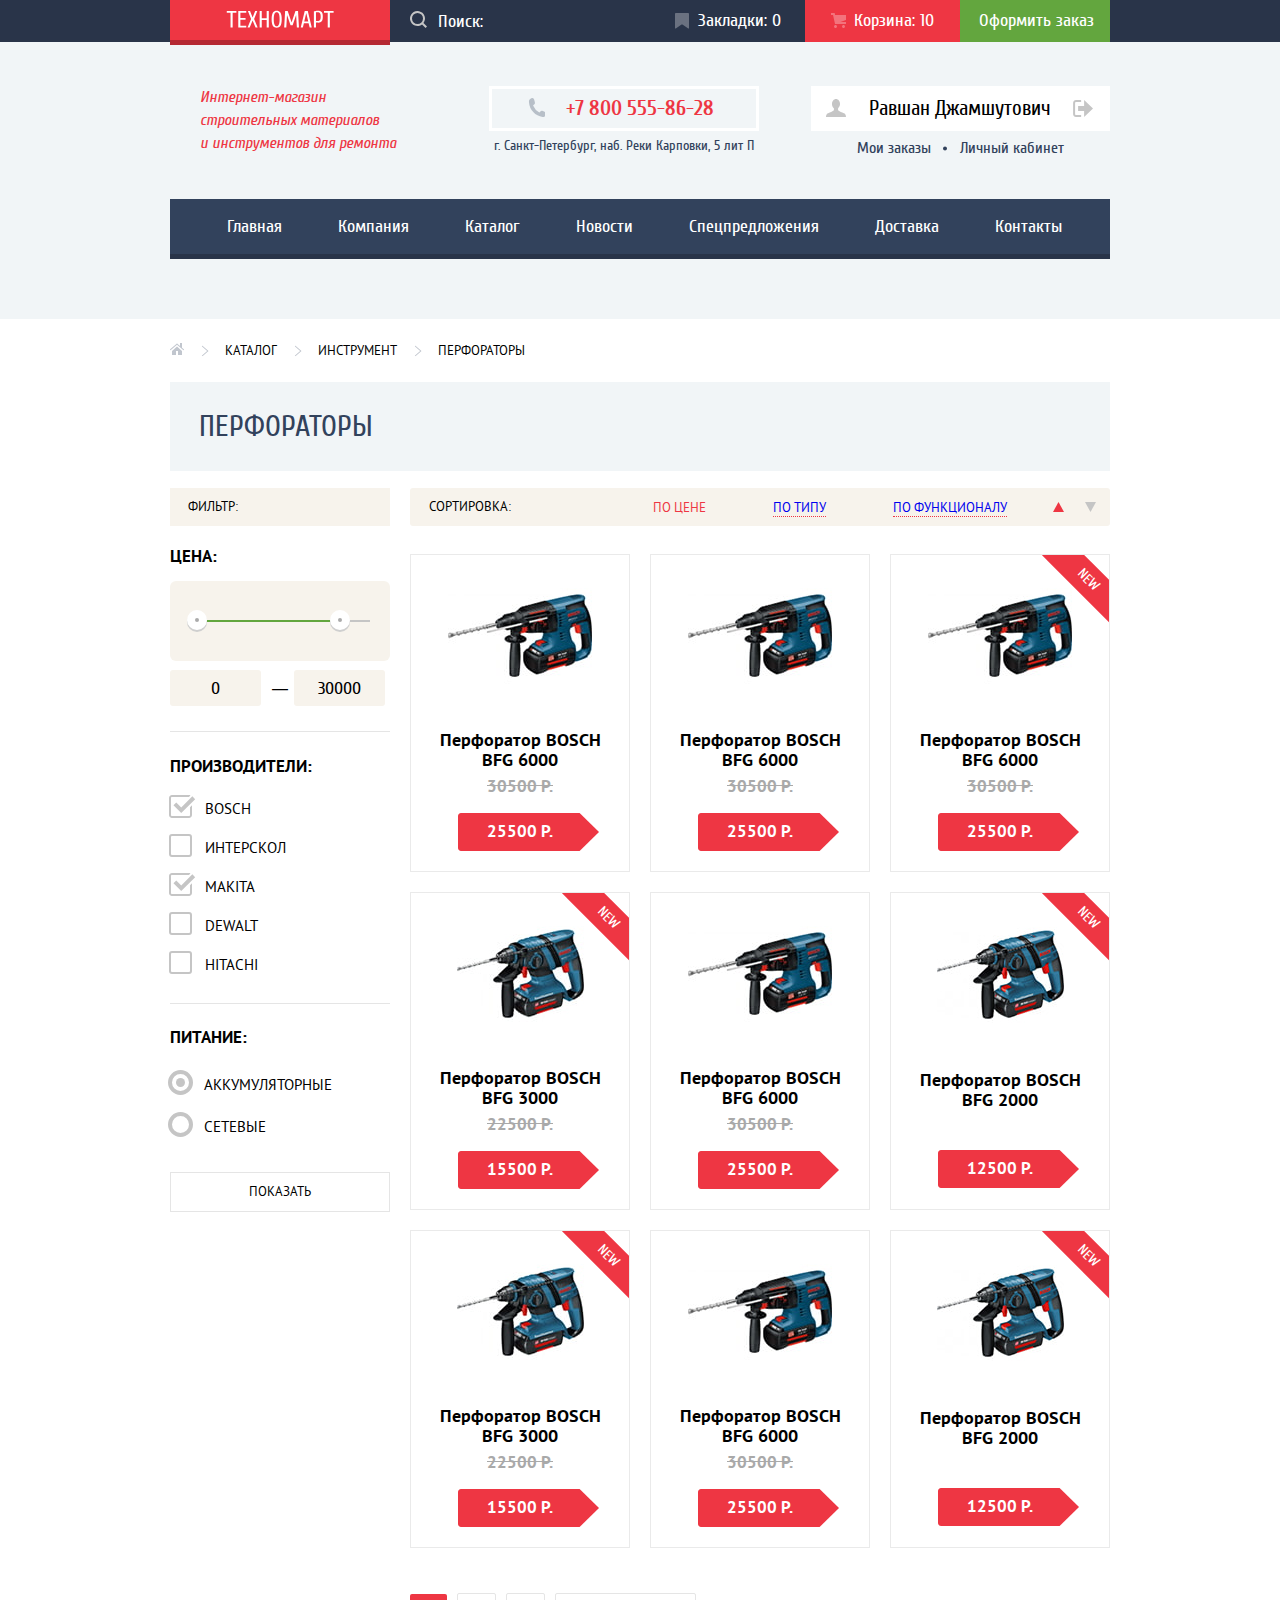
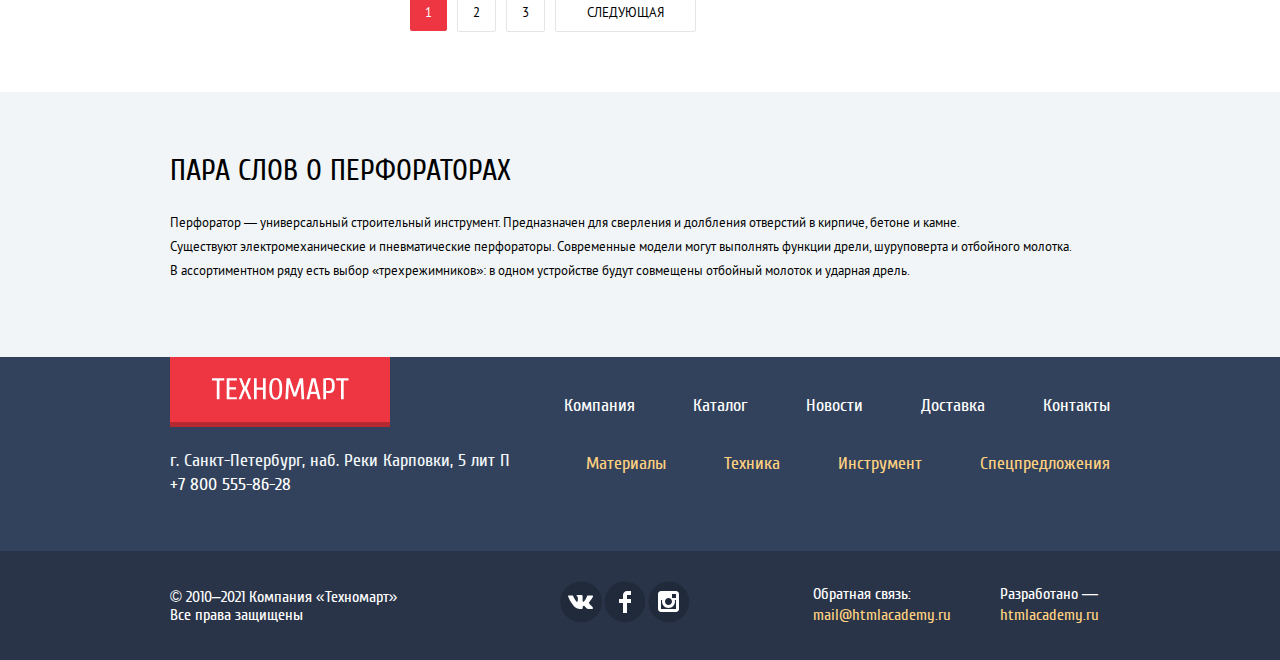
==== commit 105a1daa: "Исправление ошибок" ====
--- a/catalog.html
+++ b/catalog.html
@@ -136,8 +136,8 @@
             <div class="range-controls">
               <div class="scale">
                 <div class="bar"></div>
-                <div class="toggle toggle-min"></div>
-                <div class="toggle toggle-max"></div>
+                <div class="toggle toggle-min" aria-label="Установить минимальную цену"></div>
+                <div class="toggle toggle-max" aria-label="Установить максимальную цену"></div>
               </div>
             </div>
             <div class="filter-price">
--- a/css/min-style.css
+++ b/css/min-style.css
@@ -1 +1 @@
-@font-face{font-family:"Cuprum";src:local("Cuprum Regular"),local("Cuprum-Regular"),url("../fonts/cuprum.woff") format("woff"),url("../fonts/cuprum.woff2") format("woff2");font-weight:normal;font-style:normal}@font-face{font-family:"Cuprum";src:local("Cuprum Bold"),local("Cuprum-Bold"),url("../fonts/cuprumbold.woff") format("woff"),url("../fonts/cuprumbold.woff2") format("woff2");font-weight:bold;font-style:normal}@font-face{font-family:"Cuprum";src:local("Cuprum Italic"),local("Cuprum-Italic"),url("../fonts/cuprumitalic.woff") format("woff"),url("../fonts/cuprumitalic.woff2") format("woff2");font-weight:normal;font-style:italic}@font-face{font-family:"Cuprum";src:local("Cuprum Bold Italic"),local("Cuprum-BoldItalic"),url("../fonts/cuprumbolditalic.woff") format("woff"),url("../fonts/cuprumbolditalic.woff2") format("woff2");font-weight:bold;font-style:italic}@font-face{font-family:"PTSans";src:local("PTSans Regular"),local("PTSans-Regular"),url("../fonts/ptsans.woff") format("woff"),url("../fonts/ptsans.woff2") format("woff2");font-weight:normal;font-style:normal}@font-face{font-family:"PTSans";src:local("PTSans Bold"),local("PTSans-Bold"),url("../fonts/ptsansbold.woff") format("woff"),url("../fonts/ptsansbold.woff2") format("woff2");font-weight:bold;font-style:normal}:root{--basic-red:#EE3643;--basic-green:#63a63e;--basic-icon:#c5c5c5;--basic-neutral:#e5e5e5;--basic-white:#ffffff;--basic-yellow:#ffbf47;--basic-blue:#3bbce3;--basic-pink:#dc91d8;--basic-light-green:#8ed78f;--basic-dark-blue:#32425c;--basic-background:#f1f5f7;--basic-black:#000;--basic-very-dark-blue:#293449;--basic-light-yellow:#f9f5f0;--basic-gray:#a9a9a9;--basic-yellow-footer:#ffd180;--basic-icon-blue:#3d546f;--basic-gray-light:#c5c5c5;--basic-gray-button:#f4f4f4;--basic-beige:#f7f3ec}*,*::before,*::after{box-sizing:border-box}body{min-width:960px;margin:0;padding:0;font-family:"Cuprum",Arial,sans-serif;font-size:18px;line-height:24px;font-weight:400;background-color:var(--basic-white);display:grid;min-height:100%;grid-template-rows:min-content 1fr min-content;align-content:start}img{max-width:100%}.page{height:100%}.visually-hidden{position:absolute;width:1px;height:1px;margin:-1px;border:0;padding:0;white-space:nowrap;clip-path:inset(100%);clip:rect(0 0 0 0);overflow:hidden}.page-header{background-color:var(--basic-background);margin-bottom:59px;padding-bottom:60px}.header-top-bar{background-color:var(--basic-very-dark-blue)}.header-top-wrapper{display:flex;align-items:center;height:42px;justify-content:space-between}.header-bottom{display:flex;justify-content:space-between;align-items:flex-start;margin-top:42.5px;margin-bottom:42.5px;margin-left:30px}.header-bottom-catalog{display:flex;justify-content:space-between;align-items:flex-start;margin-top:43.5px;margin-bottom:39.5px;margin-left:30px}.logo{background:var(--basic-red);box-shadow:inset 0 -5px 0 rgba(0,0,0,0.24);padding:12px 56px;padding-bottom:17px;display:flex}.logo:active,.logo-footer:active{background:#BA2732}.search{border:0;height:100%;display:flex;flex-direction:row-reverse;justify-content:flex-end;align-items:center;flex-grow:1;position:relative}.input-search{width:100%;height:100%;border:none;padding:0;margin:0;padding-left:48px;background:var(--basic-very-dark-blue);outline:none}.search:hover .icon-search{fill:var(--basic-white)}.input-search:focus+.icon-search{fill:var(--basic-red)}.input-search:focus{background:var(--basic-white)}.unification{display:grid;grid-template-columns:460px 300px;gap:180px}.input-search::placeholder{color:var(--basic-white)}.icon-search{fill:var(--basic-icon);position:absolute;top:11px;left:20px}.nav-profile{margin:0;padding:0;list-style-type:none;display:flex;height:100%;align-items:center}.nav-profile-item{height:100%;display:flex;align-items:center}.bookmarks{text-decoration:none;color:var(--basic-white);height:100%;display:flex;align-items:center;position:relative;padding-left:43px;padding-right:24px}.bookmarks::before{content:"";position:absolute;width:14px;height:16px;background:url(../img/icon-bookmarks.svg) no-repeat;background-position:0 0;top:13px;left:20px;opacity:0.3}.cart{text-decoration:none;color:var(--basic-white);display:flex;align-items:center;height:100%;padding-left:49px;padding-right:26px;position:relative}.cart::before{content:"";position:absolute;width:15px;height:15px;background:url(../img/icon-cart.svg) no-repeat;background-position:0 0;top:13px;left:26px;opacity:0.3}.icon-cart-catalog{fill:var(--basic-white);position:absolute;left:26px;top:13px}.bookmarks:hover::before{opacity:1}.cart:hover::before{opacity:1}.bookmarks:active{background:#161D29;color:rgba(255,255,255,0.5)}.cart:active{background:#161D29;color:rgba(255,255,255,0.5)}.cart-catalog{background:var(--basic-red)}.arrange{background:var(--basic-green);text-decoration:none;color:var(--basic-white);padding-right:16px;padding-left:19px;display:flex;align-items:center;height:100%}.arrange:hover{background:#5FBB2D}.arrange:active{color:rgba(255,255,255,0.5)}.desc{font-style:italic;font-size:16px;line-height:23px;font-weight:normal;color:var(--basic-red);margin:0;padding:0;height:71px;margin-right:22px}.desc-catalog{margin-right:40px}.phone{color:var(--basic-red);text-decoration:none;font-family:Cuprum;font-weight:bold;font-size:21px;line-height:30px;display:flex;align-items:center;position:relative;flex-grow:1;padding-left:74px}.phone::before{content:"";background:url(../img/icon-phone.svg) no-repeat;background-position:0 0;width:17px;height:19px;top:5px;left:36px;position:absolute}.icon-phone{fill:var(--basic-icon);position:absolute;left:-35px}.phone-header{width:270px;height:45px;border:3px solid var(--basic-white);display:flex;justify-content:center;align-items:center}.contacts-header{display:flex;flex-direction:column;align-items:center}.address{font-size:14px;color:var(--basic-dark-blue);margin:0;padding:0;margin-top:3px}.btn-user-list{display:flex;margin:0;padding:0;list-style-type:none}.btn-user-link{display:block;color:var(--basic-black);background-color:var(--basic-white);text-decoration:none;padding:12px 24px;font-family:Cuprum;font-style:normal;font-weight:normal;font-size:21px;line-height:21px}.btn-user-link:hover{color:var(--basic-red)}.icon-enter{fill:#c5c5c5;position:absolute;top:13px;left:19px}.btn-user-link:hover svg{fill:var(--basic-icon-blue)}.btn-user-link:active{color:var(--basic-icon)}.icon-login{fill:var(--basic-gray-light)}.btn-enter{margin-right:10px;position:relative}.btn-enter-link{padding:12px 27px;padding-left:45px}.nav{background-color:var(--basic-dark-blue);color:var(--basic-white);box-shadow:inset 0 -5px 0 var(--basic-very-dark-blue)}.nav-list{display:flex;flex-wrap:wrap;padding:0;margin:0;justify-content:center;list-style-type:none;height:100%}.nav-link{display:block;color:var(--basic-white);text-decoration:none;height:100%;padding:16px 24px 20px 32px}.nav-link-active{}.nav-link:hover{background:var(--basic-very-dark-blue)}.nav-link:active{background:#1d2739;color:#fff;opacity:50%}.new{font-size:14px;line-height:18px;background-color:var(--basic-red);color:var(--basic-white);transform:rotate(45deg);text-transform:uppercase;width:100px;height:30px;display:flex;justify-content:center;align-items:center;position:absolute;right:-29px;top:10px}.container{width:960px;margin:0 auto;padding:0 10px}.menu{margin-bottom:59px}.menu-list{list-style-type:none;display:grid;grid-template-columns:300px 300px 300px;grid-template-rows:123px 123px 123px;gap:20px;margin:0;padding:0}.block-menu{position:relative;overflow:hidden;display:flex;flex-wrap:wrap;align-items:flex-start;flex-direction:column}.materials{background-color:var(--basic-yellow);grid-column-start:1;grid-column-end:2;grid-row-start:1;grid-row-end:2}.materials::after{content:"";background:url(../img/materials.svg) no-repeat;background-position:0 0;width:44px;height:65px;position:absolute;top:31px;right:43px}.title-menu{font-weight:bold;font-size:24px;line-height:30px;color:var(--basic-white);margin:0;padding:0;margin-left:23px;margin-top:20px;margin-bottom:14px}.tools{background:var(--basic-blue);grid-column-start:2;grid-column-end:3;grid-row-start:1;grid-row-end:2}.tools::after{content:"";background:url(../img/tools.svg) no-repeat;background-position:0 0;width:75px;height:61px;position:absolute;top:34px;right:31px}.technic{background:var(--basic-pink);grid-column-start:3;grid-column-end:4;grid-row-start:1;grid-row-end:2}.technic::after{content:"";background:url(../img/technic.svg) no-repeat;background-position:0 0;width:78px;height:62px;position:absolute;top:31px;right:31px}.discounts{background:var(--basic-light-green);grid-column-start:3;grid-column-end:4;grid-row-start:2;grid-row-end:3}.discounts::after{content:"";background:url(../img/discounts.svg) no-repeat;background-position:0 0;width:59px;height:72px;position:absolute;top:26px;right:45px}.delivery{background:var(--basic-yellow);grid-column-start:3;grid-column-end:4;grid-row-start:3;grid-row-end:4}.delivery::after{content:"";background:url(../img/delivery.svg) no-repeat;background-position:0 0;width:78px;height:63px;position:absolute;top:32px;right:31px}.slider{grid-column-start:1;grid-column-end:3;grid-row-start:2;grid-row-end:4;position:relative}.btn-menu{background:rgba(255,255,255,0.3);text-transform:uppercase;font-size:14px;line-height:18px;text-decoration:none;color:var(--basic-white);margin-left:23px}.materials>.btn-menu{padding:10px 24px}.tools>.btn-menu{padding:10px 26px}.technic>.btn-menu{padding:10px 30px}.discounts>.btn-menu{padding:10px 23px}.delivery>.btn-menu{padding:10px 36px}.btn-menu:hover{background:rgba(196,196,196,0.3)}.btn-menu:active{background:rgba(169,169,169,0.3)}.icon-menu{fill:var(--basic-white);position:relative;top:30px;right:-84px}.slide{height:100%;display:none}.slide-current{display:block}.slide-perforator{background:url(../img/slider-perforator.jpg) no-repeat center}.slide-drill{background:url(../img/slider-drill.jpg) no-repeat center}.btn-slider-left,.btn-slider-right{border:none;background:none;position:absolute;cursor:pointer}.btn-slider-left{top:120px;left:18px}.btn-slider-right{top:120px;right:14px}.pages-slider{list-style-type:none;height:100%;margin:0;padding:0}.slide{padding-top:23px;padding-left:24px}.slider-title{text-transform:uppercase;color:var(--basic-white);margin:0;padding:0;margin-bottom:5px;font-size:36px;line-height:36px}.slider-desc{color:var(--basic-white);margin:0;padding:0;font-size:18px;line-height:24px;margin-bottom:120px}.slider-controls{position:absolute;bottom:36px;left:295px;z-index:20;display:flex;width:30px;justify-content:space-between}.button-slider-controls{outline:none;padding:0;width:10px;height:10px;background:var(--basic-white);border-radius:50%;border:none;cursor:pointer}.slider-controls-current{width:10px;height:10px;background:var(--basic-red);border-radius:50%;border:3px solid var(--basic-white)}.pop-products{margin-bottom:74px}.button{background:var(--basic-red);font-size:14px;line-height:18px;border:0;color:var(--basic-white);text-transform:uppercase;text-decoration:none}.button-slider{padding:10px 46px}.button:hover{background:#ca2c37}.button:active{background:#ba2732}.top-section-button{text-decoration:none;margin-right:14px;padding:10px 24px}.top-section-button-manufacturer{padding:10px 38px}.block-services{flex-grow:1;list-style-type:none;margin:0;padding:0}.block-service{flex-grow:1}.block-service-button{padding:10px 42px;border-radius:3px}.more-detailed-button{padding:10px 40px}.feedback-button{padding:10px 61px;cursor:pointer}.list-products{list-style-type:none;padding:0;margin:0;display:grid;grid-template-columns:220px 220px 220px 220px;grid-template-rows:318px;gap:20px}.list-products-catalog{list-style-type:none;margin:0;padding:0;display:grid;grid-template-columns:220px 220px 220px;grid-template-rows:318px 318px 318px;gap:20px}.top-section{background:var(--basic-light-yellow);text-transform:uppercase;margin-bottom:20px;display:flex;justify-content:space-between;align-items:center;height:89px}.title{font-family:Cuprum;font-style:normal;font-weight:normal;font-size:30px;line-height:30px;color:var(--basic-dark-blue);margin:0;margin-left:29px}.service-title{font-weight:normal;font-size:30px;line-height:30px;color:var(--basic-dark-blue);text-transform:uppercase;margin:0;padding:0;margin-bottom:30px}.product{border:1px solid #EAEAEA;display:flex;flex-direction:column;align-items:center;text-align:center;position:relative;overflow:hidden}.product:hover .buttons-catalog-item{display:block}.product:hover .product-image-wrapper{display:none}.product:hover{box-shadow:0 4px 20px rgba(0,0,0,0.15)}.product-image-wrapper{width:184px;height:164px;display:flex;justify-content:center;align-items:center;margin:0;padding:0;margin-bottom:13px}.product-image-wrapper img{object-fit:contain}.name-product{font-family:PTSans,Arial,sans-serif;font-weight:bold;font-size:18px;line-height:20px;color:var(--basic-black);width:190px;margin:0;padding:0;margin-bottom:7px}.name-product-no-disc{margin-bottom:49px}.catalog-item-image{}.price{font-family:PTSans,Arial,sans-serif;font-weight:bold;font-size:17px;line-height:18px;text-decoration:line-through;color:var(--basic-gray);margin-bottom:27px}.disc-div{position:relative;z-index:0}.disc-div svg{z-index:-1;position:absolute;right:-46px;top:-9px}.disc{font-family:PTSans,Arial,sans-serif;font-weight:bold;font-size:17px;line-height:18px;color:var(--basic-white);margin:0;padding:0;margin-bottom:31px}.buttons-catalog-item{display:none;list-style-type:none;margin:0;padding:0;margin-top:38px;margin-bottom:64px}.button-buy{margin:0;padding:0;background:var(--basic-green);box-shadow:inset 0 -3px 0 #367315;border-radius:2px;color:var(--basic-white);text-transform:uppercase;font-size:14px;line-height:18px;padding:10px 40px 10px 53px;position:relative;cursor:pointer;text-decoration:none;display:block;margin-bottom:20px}.button-buy::before{content:"";background:url(../img/icon-cart.svg) no-repeat;background-position:0 0;width:15px;height:15px;position:absolute;top:10px;left:30px;opacity:0.3}.button-buy:hover{background:#5fbb2d}.button-buy:active{background:#518534}.button-bookmarks{margin:0;padding:0;border:3px solid var(--basic-green);border-radius:2px;font-family:Cuprum;font-style:normal;font-weight:normal;font-size:14px;line-height:18px;text-transform:uppercase;color:var(--basic-dark-blue);background:none;padding:8px 31px 6px 30px;cursor:pointer;text-decoration:none}.button-bookmarks:hover{border:3px solid var(--basic-dark-blue)}.button-bookmarks:active{border:3px solid var(--basic-dark-blue);opacity:0.5}.pop-manufacturer{margin-bottom:70px}.manufacturer-list{list-style-type:none;display:grid;grid-template-columns:220px 220px 220px 220px;grid-template-rows:145px;gap:20px;margin:0;padding:0}.manufacturer{border:1px solid #EAEAEA;display:flex;justify-content:center;align-items:center;width:220px;height:145px}.manufacturer img{max-width:220px;max-height:145px;object-fit:contain}.manufacturer:hover{box-shadow:0 4px 20px rgba(0,0,0,0.15)}.manufacturer:active{opacity:0.5;box-shadow:0 4px 20px rgba(0,0,0,0.15)}.service{background:var(--basic-background);padding-bottom:99px;padding-top:60px}.unification-service{display:flex;margin-top:70px}.title-section{font-family:Cuprum;font-weight:normal;font-size:30px;line-height:30px;text-transform:uppercase;color:var(--basic-black);margin:0;padding:0;margin-bottom:24px}.title-section-catalog{font-family:Cuprum;font-style:normal;font-weight:normal;font-size:30px;line-height:30px;text-transform:uppercase;color:var(--basic-black);margin:0;padding:0;padding-top:64px;margin-bottom:25px}.service-desc{font-family:PTSans,Arial,sans-serif;font-size:13px;line-height:24px;color:var(--basic-black);margin:0;padding:0}.button-service{width:240px;height:61px;background:#32425C;color:var(--basic-white);border:0;font-family:Cuprum;font-style:normal;font-weight:bold;font-size:21px;line-height:30px;padding:0;margin:0;box-shadow:inset 0 1px 0 #405069;box-shadow:inset 0 -1px 0 #293449;cursor:pointer;text-align:left;padding-left:22px}.button-service:focus{background:var(--basic-white);box-shadow:0 1px 0 var(--basic-white);font-weight:bold;font-size:21px;line-height:30px;color:var(--basic-dark-blue)}.buttons-services{list-style-type:none;margin:0;padding:0;margin-right:80px;position:relative}.buttons-services::after{content:"";background:url(../img/shadow.png) no-repeat;background-position:0 0;width:10px;height:279px;position:absolute;top:-47px;right:0}.button-service:hover{background:#293449}.button-service-current{background:var(--basic-white);color:var(--basic-dark-blue);width:240px;height:61px;border:0;font-family:Cuprum;font-style:normal;font-weight:bold;font-size:21px;line-height:30px;box-shadow:inset 0 1px 0 #405069;box-shadow:inset 0 -1px 0 #293449;cursor:pointer;text-align:left;padding-left:22px}.block-service-delivery{position:relative;display:none}.block-service-delivery::after{content:"";background:url(../img/btn-delivery.png) no-repeat;z-index:0;width:468px;height:261px;position:absolute;top:21px;right:0}.block-service-gurantee{position:relative;display:none}.block-service-gurantee::after{content:"";background:url(../img/btn-gurantee.png) no-repeat;z-index:0;width:389px;height:283px;position:absolute;top:0;left:0}.block-service-credit{background:url(../img/btn-credit.png) no-repeat;background-position:0 0;display:none}.block-serivce-current{display:block}.services-desc{width:283px;z-index:1}.promo-info{font-family:PTSans,Arial,sans-serif;font-size:13px;line-height:24px;color:var(--basic-black);margin:0}.promo-info-1{margin-bottom:26px}.transport-companies{font-family:Cuprum;font-style:normal;font-weight:normal;font-size:18px;line-height:24px;color:var(--basic-black);padding:0;margin:5px 0 25px 37px;list-style-type:none;padding-left:0}.transport-companies li{position:relative;margin-bottom:11px}.transport-companies li::before{position:absolute;margin-right:12px;content:"";width:25px;height:2px;background:var(--basic-red);top:10px;left:-35px}.map{margin-bottom:44px;border:none;background:url(../img/map.jpg) no-repeat;width:300px;height:158px;cursor:pointer}.section-contacts{margin-top:73px}.section-delivery{margin-top:73px}.office-map{font-family:PTSans,Arial,sans-serif;font-size:13px;line-height:24px;color:var(--basic-black)}.footer-top{padding-bottom:54px}.footer-top-bar{background:var(--basic-dark-blue)}.logo-footer{background:var(--basic-red);box-shadow:inset 0 -5px 0 rgba(0,0,0,0.24);display:flex;padding:20px 41px;padding-bottom:25px}.footer-section-top{display:flex;justify-content:space-between;height:70px}.footer-section-bottom{display:flex;justify-content:space-between;height:70px}.footer-address{color:#f3f7f9;font-family:Cuprum;font-style:normal;font-weight:normal;font-size:18px;line-height:24px;padding-top:22px}.footer-address p{margin:0;padding:0}.phone-footer{text-decoration:none;color:var(--basic-white)}.nav-footer-link{text-decoration:none;color:var(--basic-white)}.nav-footer-item{}.nav-footer{margin-top:37px}.nav-footer-list{list-style-type:none;display:flex;margin:0;padding:0;width:546px;justify-content:space-between;flex-wrap:wrap}.nav-footer-link:hover{text-decoration:underline}.nav-footer-link:active{text-decoration:underline;opacity:0.5}.index-nav{list-style-type:none;display:flex;justify-content:space-between;margin:0;padding:0;width:524px;height:24px;margin-top:25px}.index-nav-link{text-decoration:none;color:var(--basic-yellow-footer)}.index-nav-link:hover{text-decoration:underline}.index-nav-link:active{opacity:0.5}.footer-bottom{display:flex;justify-content:space-between;align-items:center;padding-top:29px;padding-bottom:29px}.footer-bottom-bar{background:var(--basic-very-dark-blue)}.about-rights{color:var(--basic-white);font-family:Cuprum;font-style:normal;font-weight:normal;font-size:16px;line-height:18px;margin-right:42px}.about-rights p{margin:0;padding:0}.footer-social{list-style-type:none;display:flex;padding:0;margin:0;width:134px}.footer-social a{margin:0;padding:0}.contact-info{width:286px;list-style-type:none;display:flex;margin:0;padding:0;justify-content:space-between;margin-right:11px}.contact-info p{font-family:Cuprum;font-style:normal;font-weight:normal;font-size:16px;line-height:18px;color:var(--basic-white);margin:0;padding:0}.contact-info a{color:var(--basic-yellow-footer);text-decoration:none;font-family:Cuprum;font-style:normal;font-weight:normal;font-size:16px;line-height:18px}.contact-info a:hover{text-decoration:underline}.contact-info a:active{text-decoration:none;color:var(--basic-red)}.footer-copyright{}.modal-close{position:absolute;border:none;background:none;cursor:pointer}.modal-cart>.modal-close{top:11px;right:11px}.modal-feedback>.modal-close{top:14px;right:11px}.modal-map>.modal-close{top:10px;right:6px}.modal{position:fixed;top:50%;left:50%;margin:auto;box-shadow:0 4px 20px rgba(0,0,0,0.15);z-index:100;border-top:7px solid var(--basic-red);display:none;transform:translate(-50%,-50%)}.modal-cart{background:var(--basic-white);width:620px}.modal-cart-title{font-weight:bold;font-size:24px;line-height:30px;display:flex;justify-content:center;margin-top:66px;margin-bottom:67px}.modal-cart-title::before{content:"";background:url(../img/icon-mark.svg) no-repeat;background-position:0 0;width:66px;height:66px;position:absolute;top:48px;left:81px}.modal-cart-list{margin:0;padding:0;display:flex;justify-content:center;list-style-type:none;background:#f1f1f1;padding-bottom:37px;padding-top:37px}.modal-button-arrange{padding:10px 46px;margin-right:10px;cursor:pointer}.modal-group{width:220px;margin-top:39px}.modal-group-left{margin-right:20px;margin-bottom:13px}.modal-letter{width:460px;margin-bottom:37px}.modal-feedback{width:620px;padding-top:39px;flex-direction:column;align-items:center;padding:0 80px;background:var(--basic-white)}.modal-map{width:943px;display:none}.modal-show{display:flex;animation:bounce 0.6s}.modal-show-block{display:block;animation:bounce 0.6s}.modal-feedback input{font-family:PTSans,Arial,sans-serif;font-style:normal;font-weight:normal;font-size:13px;line-height:24px;border:2px solid var(--basic-gray-light);border-radius:2px;background:var(--basic-white)}.modal-feedback input::placeholder{font-family:PTSans;font-style:normal;font-weight:normal;font-size:13px;line-height:24px}.input-name{width:220px;height:38px;padding-top:5px;padding-left:12px}.input-email{width:220px;height:38px;padding-top:5px;padding-left:12px}.input-letter{width:460px;height:114px;padding-bottom:83px;padding-left:12px}.form-feedback{width:460px;display:flex;flex-wrap:wrap}.submit{font-family:Cuprum;font-style:normal;font-weight:normal;font-size:14px;line-height:18px;background:var(--basic-red);border:0;outline:none;color:var(--basic-white);padding:10px 199px;cursor:pointer}.modal-button{display:flex;justify-content:center;align-items:center;width:620px;height:112px;background:var(--basic-gray-button)}.modal-error{animation:shake 0.6s}@keyframes bounce{0%{transform:translate(-50%,-2000px) } 70%{transform:translate(-50%,30px) } 90%{transform:translate(-50%,-10px) } 100%{transform:translate(-50%,-50%) }}@keyframes shake{0%,100%{transform:translateX(0) } 10%,30%,50%,70%,90%{transform:translateX(-10px) } 20%,40%,60%,80%{transform:translateX(10px) }}.block-user{background:var(--basic-white);width:299px;height:45px;display:flex;align-items:center;justify-content:center;position:relative;margin-bottom:5px}.nav-profile-catalog{display:flex;flex-direction:column}.nav-profile-catalog a{text-decoration:none}.user-name:hover svg{fill:var(--basic-icon-blue)}.logout{background:none;border:none}.logout:hover svg{fill:var(--basic-icon-blue)}.user-name:active{color:var(--basic-gray-light)}.icon-user{fill:var(--basic-icon);position:absolute;top:13px;left:15px}.icon-logout{fill:var(--basic-icon);position:absolute;top:14px;right:17px}.user-name{color:var(--basic-black);font-size:21px;line-height:21px;border:none;outline:none;background:none;padding:0;padding-left:11px}.menu-profile{list-style-type:none;display:flex;justify-content:center;margin:0;padding:0}.btn-profile{color:var(--basic-dark-blue);font-size:16px;line-height:18px;margin-right:29px;position:relative}.btn-profile::after{content:"";background:url(../img/circle.svg) no-repeat;background-position:0 0;width:6px;height:7px;position:absolute;top:7px;right:-18px}.btn-profile-last{margin-right:0}.btn-profile-last::after{display:none}.btn-profile:hover{color:var(--basic-red)}.btn-profile:active{color:var(--basic-gray-light)}.breadcrumbs{list-style-type:none;margin:0;padding:0;display:flex;margin-bottom:20px}.breadcrumbs li{position:relative;margin-right:41px}.breadcrumbs li::after{content:"";width:8px;height:12px;background:url(../img/arrow.svg) no-repeat;position:absolute;top:7px;right:-25px}.breadcrumbs-current::after{display:none}.breadcrumbs-link{font-family:PTSans,Arial,sans-serif;font-style:normal;font-weight:normal;font-size:13px;line-height:18px;color:var(--basic-black);text-decoration:none;text-transform:uppercase}.page-nav{list-style-type:none;margin:0;padding:0;display:flex;margin-top:52px;margin-bottom:57px}.page-main{margin-bottom:70px}.page-nav-link{background:var(--basic-white);border:1px solid var(--basic-neutral);box-sizing:border-box;border-radius:2px;font-family:PTSans,Arial,sans-serif;font-style:normal;font-weight:normal;font-size:13px;line-height:18px;color:var(--basic-black);text-decoration:none;padding:10px 15px;text-transform:uppercase}.page-nav-link-next{padding:10px 31px}.page-nav-active{background:var(--basic-red);color:var(--basic-white);border:none}.page-nav li{margin-right:10px}.page-nav li:last-child{margin-right:0}.page-nav-link:hover{border:1px solid var(--basic-icon)}.page-nav-link:active{border:1px solid var(--basic-red)}.about-punchers{background:var(--basic-background);padding-bottom:74px}.btn-show{background:var(--basic-white);border:1px solid var(--basic-neutral);box-sizing:border-box;font-family:PTSans,Arial,sans-serif;font-style:normal;font-weight:normal;font-size:13px;line-height:18px;text-transform:uppercase;width:100%;padding:10px 0;cursor:pointer}.button-continue-shop{border:0;background:var(--basic-white);font-size:14px;line-height:18px;color:var(--basic-black);text-transform:uppercase;padding:10px 31px;cursor:pointer}.manufacturers-catalog{font-family:PTSans,Arial,sans-serif;font-style:normal;font-weight:normal;font-size:15px;line-height:19px;text-transform:uppercase;color:var(--basic-black)}.sorting{display:flex;background:var(--basic-beige);justify-content:space-between;align-items:center;padding:10px 19px;padding-right:14px;margin-bottom:28px;height:38px;border-radius:3px}.sorting h2{font-family:PTSans,Arial,sans-serif;font-style:normal;font-weight:normal;font-size:13px;line-height:18px;text-transform:uppercase;margin:0;padding:0}.but-up-down{list-style-type:none;margin:0;padding:0;display:flex;width:43px;justify-content:space-between}.but-up svg{transform:rotate(-180deg)}.but-up-down-active svg{fill:var(--basic-red)}.unification-sorting{display:flex;align-items:center}.but-up,.but-down{border:0;background:none;fill:var(--basic-icon);padding:0;margin:0;cursor:pointer}.but-up:hover,.but-down:hover{fill:var(--basic-black)}.but-up:focus,.but-down:focus{fill:var(--basic-red)}.but-sort-list{list-style-type:none;margin:0;padding:0;display:flex;width:354px;justify-content:space-between;margin-right:46px}.but-sort{font-family:PTSans,Arial,sans-serif;font-style:normal;font-weight:normal;font-size:13px;line-height:18px;text-transform:uppercase;margin:0;padding:0;cursor:pointer;text-decoration:none;border-bottom:1px dotted var(--basic-red);background:none}.but-sort-active{border:0;color:var(--basic-red)}.but-sort button:hover{color:var(--basic-black);border-bottom:1px solid var(--basic-red)}.but-sort button:focus{border:0;color:var(--basic-red)}.btn-social-circle{fill:#212A3A}.btn-social:hover .btn-social-circle{fill:var(--basic-red)}.top-section-catalog{background:var(--basic-background);text-transform:uppercase;margin-bottom:20px;display:flex;margin-bottom:17px;align-items:center;height:89px}.unification-catalog{display:grid;grid-template-columns:220px 700px;gap:20px;padding-bottom:11px}.filter-title{font-family:PTSans,Arial,sans-serif;font-style:normal;font-weight:normal;font-size:13px;line-height:18px;text-transform:uppercase;margin:0;padding:10px 18px;padding-right:0;background:var(--basic-beige);margin-bottom:14.5px}.price-filter{border:none;margin:0;padding:0;padding-bottom:25px;margin-bottom:19px;border-bottom:1px solid rgba(0,0,0,0.1)}.range-controls{height:80px;background:var(--basic-beige);margin-bottom:9px;border-radius:6px;padding:39px 20px;position:relative}.range-controls .scale{height:2px;background:var(--basic-gray-light)}.range-controls .bar{width:84%;height:2px;background:var(--basic-green)}.toggle{cursor:pointer;position:absolute;top:29px;left:0;width:20px;height:20px;padding:0;background:#ababab;border:8px solid var(--basic-white);border-radius:50%;box-shadow:0 2px 0 0 #cfcfcf}.toggle-min{left:17px}.toggle-max{left:160px}.manufacturers-filter{border:none;margin:0;padding:0;padding-bottom:9px;margin-bottom:18px;border-bottom:1px solid rgba(0,0,0,0.1)}.charging-filter{border:none;margin:0;padding:0;margin-bottom:14.15px}.manufacturers-filter-list{list-style-type:none;margin:0;padding:0}.charging-filter-list{list-style-type:none;margin:0;padding:0}.dash{font-family:PTSans;font-style:normal;font-weight:normal;font-size:16px;line-height:18px;margin:0}.min-price{width:91px;height:36px;border:none;background:var(--basic-beige);text-align:center;outline:none;border-radius:3px}.max-price{width:91px;height:36px;border:none;background:var(--basic-beige);text-align:center;outline:none;border-radius:3px}.filter-settings legend{font-family:PTSans;font-style:normal;font-weight:bold;font-size:17px;line-height:30px;text-transform:uppercase}.legend-price{margin-bottom:10.85px}.legend-manufacturers{margin-bottom:17.5px}.legend-charging{margin-bottom:23.35px}.filter-option{margin-left:35px;margin-bottom:20px}.filter-option-radio{margin-bottom:22.5px;display:flex}.filter-option label{position:relative;display:block;cursor:pointer;user-select:none;font-family:PTSans;font-style:normal;font-weight:normal;font-size:15px;line-height:19px;text-transform:uppercase}.filter-input-checkbox+label::before{content:"";position:absolute;top:-4px;left:-36px;width:23px;height:23px;border:2px solid var(--basic-icon);border-radius:3px}.filter-input-checkbox:checked+label::after{content:"";background:url(../img/checkbox-on.svg) no-repeat;width:27px;height:23px;position:absolute;top:-4px;left:-36px}.filter-input-checkbox:checked+label::before{display:none}.page-header-catalog{margin-bottom:19px}.filter-price{display:flex;justify-content:space-between;align-items:center}.filter-input-radio{position:relative}.filter-input-radio+label::before{content:"";position:absolute;left:0;top:0;width:25px;height:25px;border:4px solid var(--basic-icon);border-radius:50%;top:-5px;left:-36px}.filter-input-radio:checked+label::after{content:"";position:absolute;left:0;top:0;width:9px;height:9px;border-radius:50%;background:var(--basic-icon);top:3px;left:-28px}
+@font-face{font-family:"Cuprum";src:local("Cuprum Regular"),local("Cuprum-Regular"),url("../fonts/cuprum.woff") format("woff"),url("../fonts/cuprum.woff2") format("woff2");font-weight:normal;font-style:normal}@font-face{font-family:"Cuprum";src:local("Cuprum Bold"),local("Cuprum-Bold"),url("../fonts/cuprumbold.woff") format("woff"),url("../fonts/cuprumbold.woff2") format("woff2");font-weight:bold;font-style:normal}@font-face{font-family:"Cuprum";src:local("Cuprum Italic"),local("Cuprum-Italic"),url("../fonts/cuprumitalic.woff") format("woff"),url("../fonts/cuprumitalic.woff2") format("woff2");font-weight:normal;font-style:italic}@font-face{font-family:"Cuprum";src:local("Cuprum Bold Italic"),local("Cuprum-BoldItalic"),url("../fonts/cuprumbolditalic.woff") format("woff"),url("../fonts/cuprumbolditalic.woff2") format("woff2");font-weight:bold;font-style:italic}@font-face{font-family:"PTSans";src:local("PTSans Regular"),local("PTSans-Regular"),url("../fonts/ptsans.woff") format("woff"),url("../fonts/ptsans.woff2") format("woff2");font-weight:normal;font-style:normal}@font-face{font-family:"PTSans";src:local("PTSans Bold"),local("PTSans-Bold"),url("../fonts/ptsansbold.woff") format("woff"),url("../fonts/ptsansbold.woff2") format("woff2");font-weight:bold;font-style:normal}:root{--basic-red:#EE3643;--basic-green:#63a63e;--basic-icon:#c5c5c5;--basic-neutral:#e5e5e5;--basic-white:#ffffff;--basic-yellow:#ffbf47;--basic-blue:#3bbce3;--basic-pink:#dc91d8;--basic-light-green:#8ed78f;--basic-dark-blue:#32425c;--basic-background:#f1f5f7;--basic-black:#000;--basic-very-dark-blue:#293449;--basic-light-yellow:#f9f5f0;--basic-gray:#a9a9a9;--basic-yellow-footer:#ffd180;--basic-icon-blue:#3d546f;--basic-gray-light:#c5c5c5;--basic-gray-button:#f4f4f4;--basic-beige:#f7f3ec}*,*::before,*::after{box-sizing:border-box}body{min-width:960px;margin:0;padding:0;font-family:"Cuprum",Arial,sans-serif;font-size:18px;line-height:24px;font-weight:400;background-color:var(--basic-white);display:grid;min-height:100%;grid-template-rows:min-content 1fr min-content;align-content:start}img{max-width:100%}.page{height:100%}.visually-hidden{position:absolute;width:1px;height:1px;margin:-1px;border:0;padding:0;white-space:nowrap;clip-path:inset(100%);clip:rect(0 0 0 0);overflow:hidden}.page-header{background-color:var(--basic-background);margin-bottom:59px;padding-bottom:60px}.header-top-bar{background-color:var(--basic-very-dark-blue)}.header-top-wrapper{display:flex;align-items:center;height:42px;justify-content:space-between}.header-bottom{display:flex;justify-content:space-between;align-items:flex-start;margin-top:42.5px;margin-bottom:42.5px;margin-left:30px}.header-bottom-catalog{display:flex;justify-content:space-between;align-items:flex-start;margin-top:43.5px;margin-bottom:39.5px;margin-left:30px}.logo{background:var(--basic-red);box-shadow:inset 0 -5px 0 rgba(0,0,0,0.24);padding:12px 56px;padding-bottom:17px;display:flex}.logo:active,.logo-footer:active{background:#BA2732}.search{border:0;height:100%;display:flex;flex-direction:row-reverse;justify-content:flex-end;align-items:center;flex-grow:1;position:relative}.input-search{width:100%;height:100%;border:none;padding:0;margin:0;padding-left:48px;background:var(--basic-very-dark-blue);outline:none}.search:hover .icon-search{fill:var(--basic-white)}.input-search:focus+.icon-search{fill:var(--basic-red)}.input-search:focus{background:var(--basic-white)}.unification{display:grid;grid-template-columns:460px 300px;gap:180px}.input-search::placeholder{color:var(--basic-white)}.icon-search{fill:var(--basic-icon);position:absolute;top:11px;left:20px}.nav-profile{margin:0;padding:0;list-style-type:none;display:flex;height:100%;align-items:center}.nav-profile-item{height:100%;display:flex;align-items:center}.bookmarks{text-decoration:none;color:var(--basic-white);height:100%;display:flex;align-items:center;position:relative;padding-left:43px;padding-right:24px}.bookmarks::before{content:"";position:absolute;width:14px;height:16px;background:url(../img/icon-bookmarks.svg) no-repeat;background-position:0 0;top:13px;left:20px;opacity:0.3}.cart{text-decoration:none;color:var(--basic-white);display:flex;align-items:center;height:100%;padding-left:49px;padding-right:26px;position:relative}.cart::before{content:"";position:absolute;width:15px;height:15px;background:url(../img/icon-cart.svg) no-repeat;background-position:0 0;top:13px;left:26px;opacity:0.3}.icon-cart-catalog{fill:var(--basic-white);position:absolute;left:26px;top:13px}.bookmarks:hover::before{opacity:1}.cart:hover::before{opacity:1}.bookmarks:active{background:#161D29;color:rgba(255,255,255,0.5)}.cart:active{background:#161D29;color:rgba(255,255,255,0.5)}.cart-catalog{background:var(--basic-red)}.arrange{background:var(--basic-green);text-decoration:none;color:var(--basic-white);padding-right:16px;padding-left:19px;display:flex;align-items:center;height:100%}.arrange:hover{background:#5FBB2D}.arrange:active{color:rgba(255,255,255,0.5)}.desc{font-style:italic;font-size:16px;line-height:23px;font-weight:normal;color:var(--basic-red);margin:0;padding:0;height:71px;margin-right:22px}.desc-catalog{margin-right:40px}.phone{color:var(--basic-red);text-decoration:none;font-family:"Cuprum",Arial,sans-serif;font-weight:bold;font-size:21px;line-height:30px;display:flex;align-items:center;position:relative;flex-grow:1;padding-left:74px}.phone::before{content:"";background:url(../img/icon-phone.svg) no-repeat;background-position:0 0;width:17px;height:19px;top:5px;left:36px;position:absolute}.icon-phone{fill:var(--basic-icon);position:absolute;left:-35px}.phone-header{width:270px;height:45px;border:3px solid var(--basic-white);display:flex;justify-content:center;align-items:center}.contacts-header{display:flex;flex-direction:column;align-items:center}.address{font-size:14px;color:var(--basic-dark-blue);margin:0;padding:0;margin-top:3px}.btn-user-list{display:flex;margin:0;padding:0;list-style-type:none}.btn-user-link{display:block;color:var(--basic-black);background-color:var(--basic-white);text-decoration:none;padding:12px 24px;font-family:"Cuprum",Arial,sans-serif;font-style:normal;font-weight:normal;font-size:21px;line-height:21px}.btn-user-link:hover{color:var(--basic-red)}.icon-enter{fill:#c5c5c5;position:absolute;top:13px;left:19px}.btn-user-link:hover svg{fill:var(--basic-icon-blue)}.btn-user-link:active{color:var(--basic-icon)}.icon-login{fill:var(--basic-gray-light)}.btn-enter{margin-right:10px;position:relative}.btn-enter-link{padding:12px 27px;padding-left:45px}.nav{background-color:var(--basic-dark-blue);color:var(--basic-white);box-shadow:inset 0 -5px 0 var(--basic-very-dark-blue)}.nav-list{display:flex;flex-wrap:wrap;padding:0;margin:0;justify-content:center;list-style-type:none;height:100%}.nav-link{display:block;color:var(--basic-white);text-decoration:none;height:100%;padding:16px 24px 20px 32px}.nav-link-active{}.nav-link:hover{background:var(--basic-very-dark-blue)}.nav-link:active{background:#1d2739;color:#fff;opacity:50%}.new{font-size:14px;line-height:18px;background-color:var(--basic-red);color:var(--basic-white);transform:rotate(45deg);text-transform:uppercase;width:100px;height:30px;display:flex;justify-content:center;align-items:center;position:absolute;right:-29px;top:10px}.container{width:960px;margin:0 auto;padding:0 10px}.menu{margin-bottom:59px}.menu-list{list-style-type:none;display:grid;grid-template-columns:300px 300px 300px;grid-template-rows:123px 123px 123px;gap:20px;margin:0;padding:0}.block-menu{position:relative;overflow:hidden;display:flex;flex-wrap:wrap;align-items:flex-start;flex-direction:column}.materials{background-color:var(--basic-yellow);grid-column-start:1;grid-column-end:2;grid-row-start:1;grid-row-end:2}.materials::after{content:"";background:url(../img/materials.svg) no-repeat;background-position:0 0;width:44px;height:65px;position:absolute;top:31px;right:43px}.title-menu{font-weight:bold;font-size:24px;line-height:30px;color:var(--basic-white);margin:0;padding:0;margin-left:23px;margin-top:20px;margin-bottom:14px}.tools{background:var(--basic-blue);grid-column-start:2;grid-column-end:3;grid-row-start:1;grid-row-end:2}.tools::after{content:"";background:url(../img/tools.svg) no-repeat;background-position:0 0;width:75px;height:61px;position:absolute;top:34px;right:31px}.technic{background:var(--basic-pink);grid-column-start:3;grid-column-end:4;grid-row-start:1;grid-row-end:2}.technic::after{content:"";background:url(../img/technic.svg) no-repeat;background-position:0 0;width:78px;height:62px;position:absolute;top:31px;right:31px}.discounts{background:var(--basic-light-green);grid-column-start:3;grid-column-end:4;grid-row-start:2;grid-row-end:3}.discounts::after{content:"";background:url(../img/discounts.svg) no-repeat;background-position:0 0;width:59px;height:72px;position:absolute;top:26px;right:45px}.delivery{background:var(--basic-yellow);grid-column-start:3;grid-column-end:4;grid-row-start:3;grid-row-end:4}.delivery::after{content:"";background:url(../img/delivery.svg) no-repeat;background-position:0 0;width:78px;height:63px;position:absolute;top:32px;right:31px}.slider{grid-column-start:1;grid-column-end:3;grid-row-start:2;grid-row-end:4;position:relative}.btn-menu{background:rgba(255,255,255,0.3);text-transform:uppercase;font-size:14px;line-height:18px;text-decoration:none;color:var(--basic-white);margin-left:23px}.materials>.btn-menu{padding:10px 24px}.tools>.btn-menu{padding:10px 26px}.technic>.btn-menu{padding:10px 30px}.discounts>.btn-menu{padding:10px 23px}.delivery>.btn-menu{padding:10px 36px}.btn-menu:hover{background:rgba(196,196,196,0.3)}.btn-menu:active{background:rgba(169,169,169,0.3)}.icon-menu{fill:var(--basic-white);position:relative;top:30px;right:-84px}.slide{height:100%;display:none}.slide-current{display:block}.slide-perforator{background:url(../img/slider-perforator.jpg) no-repeat center}.slide-drill{background:url(../img/slider-drill.jpg) no-repeat center}.btn-slider-left,.btn-slider-right{border:none;background:none;position:absolute;cursor:pointer}.btn-slider-left{top:120px;left:18px}.btn-slider-right{top:120px;right:14px}.pages-slider{list-style-type:none;height:100%;margin:0;padding:0}.slide{padding-top:23px;padding-left:24px}.slider-title{text-transform:uppercase;color:var(--basic-white);margin:0;padding:0;margin-bottom:5px;font-size:36px;line-height:36px}.slider-desc{color:var(--basic-white);margin:0;padding:0;font-size:18px;line-height:24px;margin-bottom:120px}.slider-controls{position:absolute;bottom:36px;left:295px;z-index:20;display:flex;width:30px;justify-content:space-between}.button-slider-controls{outline:none;padding:0;width:10px;height:10px;background:var(--basic-white);border-radius:50%;border:none;cursor:pointer}.slider-controls-current{width:10px;height:10px;background:var(--basic-red);border-radius:50%;border:3px solid var(--basic-white)}.pop-products{margin-bottom:74px}.button{background:var(--basic-red);font-size:14px;line-height:18px;border:0;color:var(--basic-white);text-transform:uppercase;text-decoration:none}.button-slider{padding:10px 46px}.button:hover{background:#ca2c37}.button:active{background:#ba2732}.top-section-button{text-decoration:none;margin-right:14px;padding:10px 24px}.top-section-button-manufacturer{padding:10px 38px}.block-services{flex-grow:1;list-style-type:none;margin:0;padding:0}.block-service{flex-grow:1}.block-service-button{padding:10px 42px;border-radius:3px}.more-detailed-button{padding:10px 40px}.feedback-button{padding:10px 61px;cursor:pointer}.list-products{list-style-type:none;padding:0;margin:0;display:grid;grid-template-columns:220px 220px 220px 220px;grid-template-rows:318px;gap:20px}.list-products-catalog{list-style-type:none;margin:0;padding:0;display:grid;grid-template-columns:220px 220px 220px;grid-template-rows:318px 318px 318px;gap:20px}.top-section{background:var(--basic-light-yellow);text-transform:uppercase;margin-bottom:20px;display:flex;justify-content:space-between;align-items:center;height:89px}.title{font-family:"Cuprum",Arial,sans-serif;font-style:normal;font-weight:normal;font-size:30px;line-height:30px;color:var(--basic-dark-blue);margin:0;margin-left:29px}.service-title{font-weight:normal;font-size:30px;line-height:30px;color:var(--basic-dark-blue);text-transform:uppercase;margin:0;padding:0;margin-bottom:30px}.product{border:1px solid #EAEAEA;display:flex;flex-direction:column;align-items:center;text-align:center;position:relative;overflow:hidden}.product:hover .buttons-catalog-item{display:block}.product:hover .product-image-wrapper{display:none}.product:hover{box-shadow:0 4px 20px rgba(0,0,0,0.15)}.product-image-wrapper{width:184px;height:164px;display:flex;justify-content:center;align-items:center;margin:0;padding:0;margin-bottom:13px}.product-image-wrapper img{object-fit:contain}.name-product{font-family:PTSans,Arial,sans-serif;font-weight:bold;font-size:18px;line-height:20px;color:var(--basic-black);width:190px;margin:0;padding:0;margin-bottom:7px}.name-product-no-disc{margin-bottom:49px}.catalog-item-image{}.price{font-family:PTSans,Arial,sans-serif;font-weight:bold;font-size:17px;line-height:18px;text-decoration:line-through;color:var(--basic-gray);margin-bottom:27px}.disc-div{position:relative;z-index:0}.disc-div svg{z-index:-1;position:absolute;right:-46px;top:-9px}.disc{font-family:PTSans,Arial,sans-serif;font-weight:bold;font-size:17px;line-height:18px;color:var(--basic-white);margin:0;padding:0;margin-bottom:31px}.buttons-catalog-item{display:none;list-style-type:none;margin:0;padding:0;margin-top:38px;margin-bottom:64px}.button-buy{margin:0;padding:0;background:var(--basic-green);box-shadow:inset 0 -3px 0 #367315;border-radius:2px;color:var(--basic-white);text-transform:uppercase;font-size:14px;line-height:18px;padding:10px 40px 10px 53px;position:relative;cursor:pointer;text-decoration:none;display:block;margin-bottom:20px}.button-buy::before{content:"";background:url(../img/icon-cart.svg) no-repeat;background-position:0 0;width:15px;height:15px;position:absolute;top:10px;left:30px;opacity:0.3}.button-buy:hover{background:#5fbb2d}.button-buy:active{background:#518534}.button-bookmarks{margin:0;padding:0;border:3px solid var(--basic-green);border-radius:2px;font-family:"Cuprum",Arial,sans-serif;font-style:normal;font-weight:normal;font-size:14px;line-height:18px;text-transform:uppercase;color:var(--basic-dark-blue);background:none;padding:8px 31px 6px 30px;cursor:pointer;text-decoration:none}.button-bookmarks:hover{border:3px solid var(--basic-dark-blue)}.button-bookmarks:active{border:3px solid var(--basic-dark-blue);opacity:0.5}.pop-manufacturer{margin-bottom:70px}.manufacturer-list{list-style-type:none;display:grid;grid-template-columns:220px 220px 220px 220px;grid-template-rows:145px;gap:20px;margin:0;padding:0}.manufacturer{border:1px solid #EAEAEA;display:flex;justify-content:center;align-items:center;width:220px;height:145px}.manufacturer img{max-width:220px;max-height:145px;object-fit:contain}.manufacturer:hover{box-shadow:0 4px 20px rgba(0,0,0,0.15)}.manufacturer:active{opacity:0.5;box-shadow:0 4px 20px rgba(0,0,0,0.15)}.service{background:var(--basic-background);padding-bottom:99px;padding-top:60px}.unification-service{display:flex;margin-top:70px}.title-section{font-family:"Cuprum",Arial,sans-serif;font-weight:normal;font-size:30px;line-height:30px;text-transform:uppercase;color:var(--basic-black);margin:0;padding:0;margin-bottom:24px}.title-section-catalog{font-family:"Cuprum",Arial,sans-serif;font-style:normal;font-weight:normal;font-size:30px;line-height:30px;text-transform:uppercase;color:var(--basic-black);margin:0;padding:0;padding-top:64px;margin-bottom:25px}.service-desc{font-family:PTSans,Arial,sans-serif;font-size:13px;line-height:24px;color:var(--basic-black);margin:0;padding:0}.button-service{width:240px;height:61px;background:#32425C;color:var(--basic-white);border:0;font-family:"Cuprum",Arial,sans-serif;font-style:normal;font-weight:bold;font-size:21px;line-height:30px;padding:0;margin:0;box-shadow:inset 0 1px 0 #405069;box-shadow:inset 0 -1px 0 #293449;cursor:pointer;text-align:left;padding-left:22px}.button-service:focus{background:var(--basic-white);box-shadow:0 1px 0 var(--basic-white);font-weight:bold;font-size:21px;line-height:30px;color:var(--basic-dark-blue)}.buttons-services{list-style-type:none;margin:0;padding:0;margin-right:80px;position:relative}.buttons-services::after{content:"";background:url(../img/shadow.png) no-repeat;background-position:0 0;width:10px;height:279px;position:absolute;top:-47px;right:0}.button-service:hover{background:#293449}.button-service-current{background:var(--basic-white);color:var(--basic-dark-blue);width:240px;height:61px;border:0;font-family:"Cuprum",Arial,sans-serif;font-style:normal;font-weight:bold;font-size:21px;line-height:30px;box-shadow:inset 0 1px 0 #405069;box-shadow:inset 0 -1px 0 #293449;cursor:pointer;text-align:left;padding-left:22px}.block-service-delivery{position:relative;display:none}.block-service-delivery::after{content:"";background:url(../img/btn-delivery.png) no-repeat;z-index:0;width:468px;height:261px;position:absolute;top:21px;right:0}.block-service-gurantee{position:relative;display:none}.block-service-gurantee::after{content:"";background:url(../img/btn-gurantee.png) no-repeat;z-index:0;width:389px;height:283px;position:absolute;top:0;left:0}.block-service-credit{background:url(../img/btn-credit.png) no-repeat;background-position:0 0;display:none}.block-serivce-current{display:block}.services-desc{width:283px;z-index:1}.promo-info{font-family:PTSans,Arial,sans-serif;font-size:13px;line-height:24px;color:var(--basic-black);margin:0}.promo-info-1{margin-bottom:26px}.transport-companies{font-family:"Cuprum",Arial,sans-serif;font-style:normal;font-weight:normal;font-size:18px;line-height:24px;color:var(--basic-black);padding:0;margin:5px 0 25px 37px;list-style-type:none;padding-left:0}.transport-companies li{position:relative;margin-bottom:11px}.transport-companies li::before{position:absolute;margin-right:12px;content:"";width:25px;height:2px;background:var(--basic-red);top:10px;left:-35px}.map{margin-bottom:44px;border:none;background:url(../img/map.jpg) no-repeat;width:300px;height:158px;cursor:pointer}.section-contacts{margin-top:73px}.section-delivery{margin-top:73px}.office-map{font-family:PTSans,Arial,sans-serif;font-size:13px;line-height:24px;color:var(--basic-black)}.footer-top{padding-bottom:54px}.footer-top-bar{background:var(--basic-dark-blue)}.logo-footer{background:var(--basic-red);box-shadow:inset 0 -5px 0 rgba(0,0,0,0.24);display:flex;padding:20px 41px;padding-bottom:25px}.footer-section-top{display:flex;justify-content:space-between;height:70px}.footer-section-bottom{display:flex;justify-content:space-between;height:70px}.footer-address{color:#f3f7f9;font-family:"Cuprum",Arial,sans-serif;font-style:normal;font-weight:normal;font-size:18px;line-height:24px;padding-top:22px}.footer-address p{margin:0;padding:0}.phone-footer{text-decoration:none;color:var(--basic-white)}.nav-footer-link{text-decoration:none;color:var(--basic-white)}.nav-footer-item{}.nav-footer{margin-top:37px}.nav-footer-list{list-style-type:none;display:flex;margin:0;padding:0;width:546px;justify-content:space-between;flex-wrap:wrap}.nav-footer-link:hover{text-decoration:underline}.nav-footer-link:active{text-decoration:underline;opacity:0.5}.index-nav{list-style-type:none;display:flex;justify-content:space-between;margin:0;padding:0;width:524px;height:24px;margin-top:25px}.index-nav-link{text-decoration:none;color:var(--basic-yellow-footer)}.index-nav-link:hover{text-decoration:underline}.index-nav-link:active{opacity:0.5}.footer-bottom{display:flex;justify-content:space-between;align-items:center;padding-top:29px;padding-bottom:29px}.footer-bottom-bar{background:var(--basic-very-dark-blue)}.about-rights{color:var(--basic-white);font-family:"Cuprum",Arial,sans-serif;font-style:normal;font-weight:normal;font-size:16px;line-height:18px;margin-right:42px}.about-rights p{margin:0;padding:0}.footer-social{list-style-type:none;display:flex;padding:0;margin:0;width:134px}.footer-social a{margin:0;padding:0}.contact-info{width:286px;list-style-type:none;display:flex;margin:0;padding:0;justify-content:space-between;margin-right:11px}.contact-info p{font-family:"Cuprum",Arial,sans-serif;font-style:normal;font-weight:normal;font-size:16px;line-height:18px;color:var(--basic-white);margin:0;padding:0}.contact-info a{color:var(--basic-yellow-footer);text-decoration:none;font-family:"Cuprum",Arial,sans-serif;font-style:normal;font-weight:normal;font-size:16px;line-height:18px}.contact-info a:hover{text-decoration:underline}.contact-info a:active{text-decoration:none;color:var(--basic-red)}.footer-copyright{}.modal-close{position:absolute;border:none;background:none;cursor:pointer}.modal-cart>.modal-close{top:11px;right:11px}.modal-feedback>.modal-close{top:14px;right:11px}.modal-map>.modal-close{top:10px;right:6px}.modal{position:fixed;top:50%;left:50%;margin:auto;box-shadow:0 4px 20px rgba(0,0,0,0.15);z-index:100;border-top:7px solid var(--basic-red);display:none;transform:translate(-50%,-50%)}.modal-cart{background:var(--basic-white);width:620px}.modal-cart-title{font-weight:bold;font-size:24px;line-height:30px;display:flex;justify-content:center;margin-top:66px;margin-bottom:67px}.modal-cart-title::before{content:"";background:url(../img/icon-mark.svg) no-repeat;background-position:0 0;width:66px;height:66px;position:absolute;top:48px;left:81px}.modal-cart-list{margin:0;padding:0;display:flex;justify-content:center;list-style-type:none;background:#f1f1f1;padding-bottom:37px;padding-top:37px}.modal-button-arrange{padding:10px 46px;margin-right:10px;cursor:pointer}.modal-group{width:220px;margin-top:39px}.modal-group-left{margin-right:20px;margin-bottom:13px}.modal-letter{width:460px;margin-bottom:37px}.modal-feedback{width:620px;padding-top:39px;flex-direction:column;align-items:center;padding:0 80px;background:var(--basic-white)}.modal-map{width:943px;display:none}.modal-show{display:flex;animation:bounce 0.6s}.modal-show-block{display:block;animation:bounce 0.6s}.modal-feedback input{font-family:PTSans,Arial,sans-serif;font-style:normal;font-weight:normal;font-size:13px;line-height:24px;border:2px solid var(--basic-gray-light);border-radius:2px;background:var(--basic-white)}.modal-feedback input::placeholder{font-family:PTSans,Arial,sans-serif;font-style:normal;font-weight:normal;font-size:13px;line-height:24px}.input-name{width:220px;height:38px;padding-top:5px;padding-left:12px}.input-email{width:220px;height:38px;padding-top:5px;padding-left:12px}.input-letter{width:460px;height:114px;padding-bottom:83px;padding-left:12px}.form-feedback{width:460px;display:flex;flex-wrap:wrap}.submit{font-family:"Cuprum",Arial,sans-serif;font-style:normal;font-weight:normal;font-size:14px;line-height:18px;background:var(--basic-red);border:0;outline:none;color:var(--basic-white);padding:10px 199px;cursor:pointer}.modal-button{display:flex;justify-content:center;align-items:center;width:620px;height:112px;background:var(--basic-gray-button)}.modal-error{animation:shake 0.6s}@keyframes bounce{0%{transform:translate(-50%,-2000px) } 70%{transform:translate(-50%,30px) } 90%{transform:translate(-50%,-10px) } 100%{transform:translate(-50%,-50%) }}@keyframes shake{0%,100%{transform:translateX(0) } 10%,30%,50%,70%,90%{transform:translateX(-10px) } 20%,40%,60%,80%{transform:translateX(10px) }}.block-user{background:var(--basic-white);width:299px;height:45px;display:flex;align-items:center;justify-content:center;position:relative;margin-bottom:5px}.nav-profile-catalog{display:flex;flex-direction:column}.nav-profile-catalog a{text-decoration:none}.user-name:hover svg{fill:var(--basic-icon-blue)}.logout{background:none;border:none}.logout:hover svg{fill:var(--basic-icon-blue)}.user-name:active{color:var(--basic-gray-light)}.icon-user{fill:var(--basic-icon);position:absolute;top:13px;left:15px}.icon-logout{fill:var(--basic-icon);position:absolute;top:14px;right:17px}.user-name{color:var(--basic-black);font-size:21px;line-height:21px;border:none;outline:none;background:none;padding:0;padding-left:11px}.menu-profile{list-style-type:none;display:flex;justify-content:center;margin:0;padding:0}.btn-profile{color:var(--basic-dark-blue);font-size:16px;line-height:18px;margin-right:29px;position:relative}.btn-profile::after{content:"";background:url(../img/circle.svg) no-repeat;background-position:0 0;width:6px;height:7px;position:absolute;top:7px;right:-18px}.btn-profile-last{margin-right:0}.btn-profile-last::after{display:none}.btn-profile:hover{color:var(--basic-red)}.btn-profile:active{color:var(--basic-gray-light)}.breadcrumbs{list-style-type:none;margin:0;padding:0;display:flex;margin-bottom:20px}.breadcrumbs li{position:relative;margin-right:41px}.breadcrumbs li::after{content:"";width:8px;height:12px;background:url(../img/arrow.svg) no-repeat;position:absolute;top:7px;right:-25px}.breadcrumbs-current::after{display:none}.breadcrumbs-link{font-family:PTSans,Arial,sans-serif;font-style:normal;font-weight:normal;font-size:13px;line-height:18px;color:var(--basic-black);text-decoration:none;text-transform:uppercase}.page-nav{list-style-type:none;margin:0;padding:0;display:flex;margin-top:52px;margin-bottom:57px}.page-main{margin-bottom:70px}.page-nav-link{background:var(--basic-white);border:1px solid var(--basic-neutral);box-sizing:border-box;border-radius:2px;font-family:PTSans,Arial,sans-serif;font-style:normal;font-weight:normal;font-size:13px;line-height:18px;color:var(--basic-black);text-decoration:none;padding:10px 15px;text-transform:uppercase}.page-nav-link-next{padding:10px 31px}.page-nav-active{background:var(--basic-red);color:var(--basic-white);border:none}.page-nav li{margin-right:10px}.page-nav li:last-child{margin-right:0}.page-nav-link:hover{border:1px solid var(--basic-icon)}.page-nav-link:active{border:1px solid var(--basic-red)}.about-punchers{background:var(--basic-background);padding-bottom:74px}.btn-show{background:var(--basic-white);border:1px solid var(--basic-neutral);box-sizing:border-box;font-family:PTSans,Arial,sans-serif;font-style:normal;font-weight:normal;font-size:13px;line-height:18px;text-transform:uppercase;width:100%;padding:10px 0;cursor:pointer}.button-continue-shop{border:0;background:var(--basic-white);font-size:14px;line-height:18px;color:var(--basic-black);text-transform:uppercase;padding:10px 31px;cursor:pointer}.manufacturers-catalog{font-family:PTSans,Arial,sans-serif;font-style:normal;font-weight:normal;font-size:15px;line-height:19px;text-transform:uppercase;color:var(--basic-black)}.sorting{display:flex;background:var(--basic-beige);justify-content:space-between;align-items:center;padding:10px 19px;padding-right:14px;margin-bottom:28px;height:38px;border-radius:3px}.sorting h2{font-family:PTSans,Arial,sans-serif;font-style:normal;font-weight:normal;font-size:13px;line-height:18px;text-transform:uppercase;margin:0;padding:0}.but-up-down{list-style-type:none;margin:0;padding:0;display:flex;width:43px;justify-content:space-between}.but-up svg{transform:rotate(-180deg)}.but-up-down-active svg{fill:var(--basic-red)}.unification-sorting{display:flex;align-items:center}.but-up,.but-down{border:0;background:none;fill:var(--basic-icon);padding:0;margin:0;cursor:pointer}.but-up:hover,.but-down:hover{fill:var(--basic-black)}.but-up:focus,.but-down:focus{fill:var(--basic-red)}.but-sort-list{list-style-type:none;margin:0;padding:0;display:flex;width:354px;justify-content:space-between;margin-right:46px}.but-sort{font-family:PTSans,Arial,sans-serif;font-style:normal;font-weight:normal;font-size:13px;line-height:18px;text-transform:uppercase;margin:0;padding:0;cursor:pointer;text-decoration:none;border-bottom:1px dotted var(--basic-red);background:none}.but-sort-active{border:0;color:var(--basic-red)}.but-sort button:hover{color:var(--basic-black);border-bottom:1px solid var(--basic-red)}.but-sort button:focus{border:0;color:var(--basic-red)}.btn-social-circle{fill:#212A3A}.btn-social:hover .btn-social-circle{fill:var(--basic-red)}.top-section-catalog{background:var(--basic-background);text-transform:uppercase;margin-bottom:20px;display:flex;margin-bottom:17px;align-items:center;height:89px}.unification-catalog{display:grid;grid-template-columns:220px 700px;gap:20px;padding-bottom:11px}.filter-title{font-family:PTSans,Arial,sans-serif;font-style:normal;font-weight:normal;font-size:13px;line-height:18px;text-transform:uppercase;margin:0;padding:10px 18px;padding-right:0;background:var(--basic-beige);margin-bottom:14.5px}.price-filter{border:none;margin:0;padding:0;padding-bottom:25px;margin-bottom:19px;border-bottom:1px solid rgba(0,0,0,0.1)}.range-controls{height:80px;background:var(--basic-beige);margin-bottom:9px;border-radius:6px;padding:39px 20px;position:relative}.range-controls .scale{height:2px;background:var(--basic-gray-light)}.range-controls .bar{width:84%;height:2px;background:var(--basic-green)}.toggle{cursor:pointer;position:absolute;top:29px;left:0;width:20px;height:20px;padding:0;background:#ababab;border:8px solid var(--basic-white);border-radius:50%;box-shadow:0 2px 0 0 #cfcfcf}.toggle-min{left:17px}.toggle-max{left:160px}.manufacturers-filter{border:none;margin:0;padding:0;padding-bottom:9px;margin-bottom:18px;border-bottom:1px solid rgba(0,0,0,0.1)}.charging-filter{border:none;margin:0;padding:0;margin-bottom:14.15px}.manufacturers-filter-list{list-style-type:none;margin:0;padding:0}.charging-filter-list{list-style-type:none;margin:0;padding:0}.dash{font-family:PTSans,Arial,sans-serif;font-style:normal;font-weight:normal;font-size:16px;line-height:18px;margin:0}.min-price{width:91px;height:36px;border:none;background:var(--basic-beige);text-align:center;outline:none;border-radius:3px}.max-price{width:91px;height:36px;border:none;background:var(--basic-beige);text-align:center;outline:none;border-radius:3px}.filter-settings legend{font-family:PTSans,Arial,sans-serif;font-style:normal;font-weight:bold;font-size:17px;line-height:30px;text-transform:uppercase}.legend-price{margin-bottom:10.85px}.legend-manufacturers{margin-bottom:17.5px}.legend-charging{margin-bottom:23.35px}.filter-option{margin-left:35px;margin-bottom:20px}.filter-option-radio{margin-bottom:22.5px;display:flex}.filter-option label{position:relative;display:block;cursor:pointer;user-select:none;font-family:PTSans,Arial,sans-serif;font-style:normal;font-weight:normal;font-size:15px;line-height:19px;text-transform:uppercase}.filter-input-checkbox+label::before{content:"";position:absolute;top:-4px;left:-36px;width:23px;height:23px;border:2px solid var(--basic-icon);border-radius:3px}.filter-input-checkbox:checked+label::after{content:"";background:url(../img/checkbox-on.svg) no-repeat;width:27px;height:23px;position:absolute;top:-4px;left:-36px}.filter-input-checkbox:checked+label::before{display:none}.page-header-catalog{margin-bottom:19px}.filter-price{display:flex;justify-content:space-between;align-items:center}.filter-input-radio{position:relative}.filter-input-radio+label::before{content:"";position:absolute;left:0;top:0;width:25px;height:25px;border:4px solid var(--basic-icon);border-radius:50%;top:-5px;left:-36px}.filter-input-radio:checked+label::after{content:"";position:absolute;left:0;top:0;width:9px;height:9px;border-radius:50%;background:var(--basic-icon);top:3px;left:-28px}
